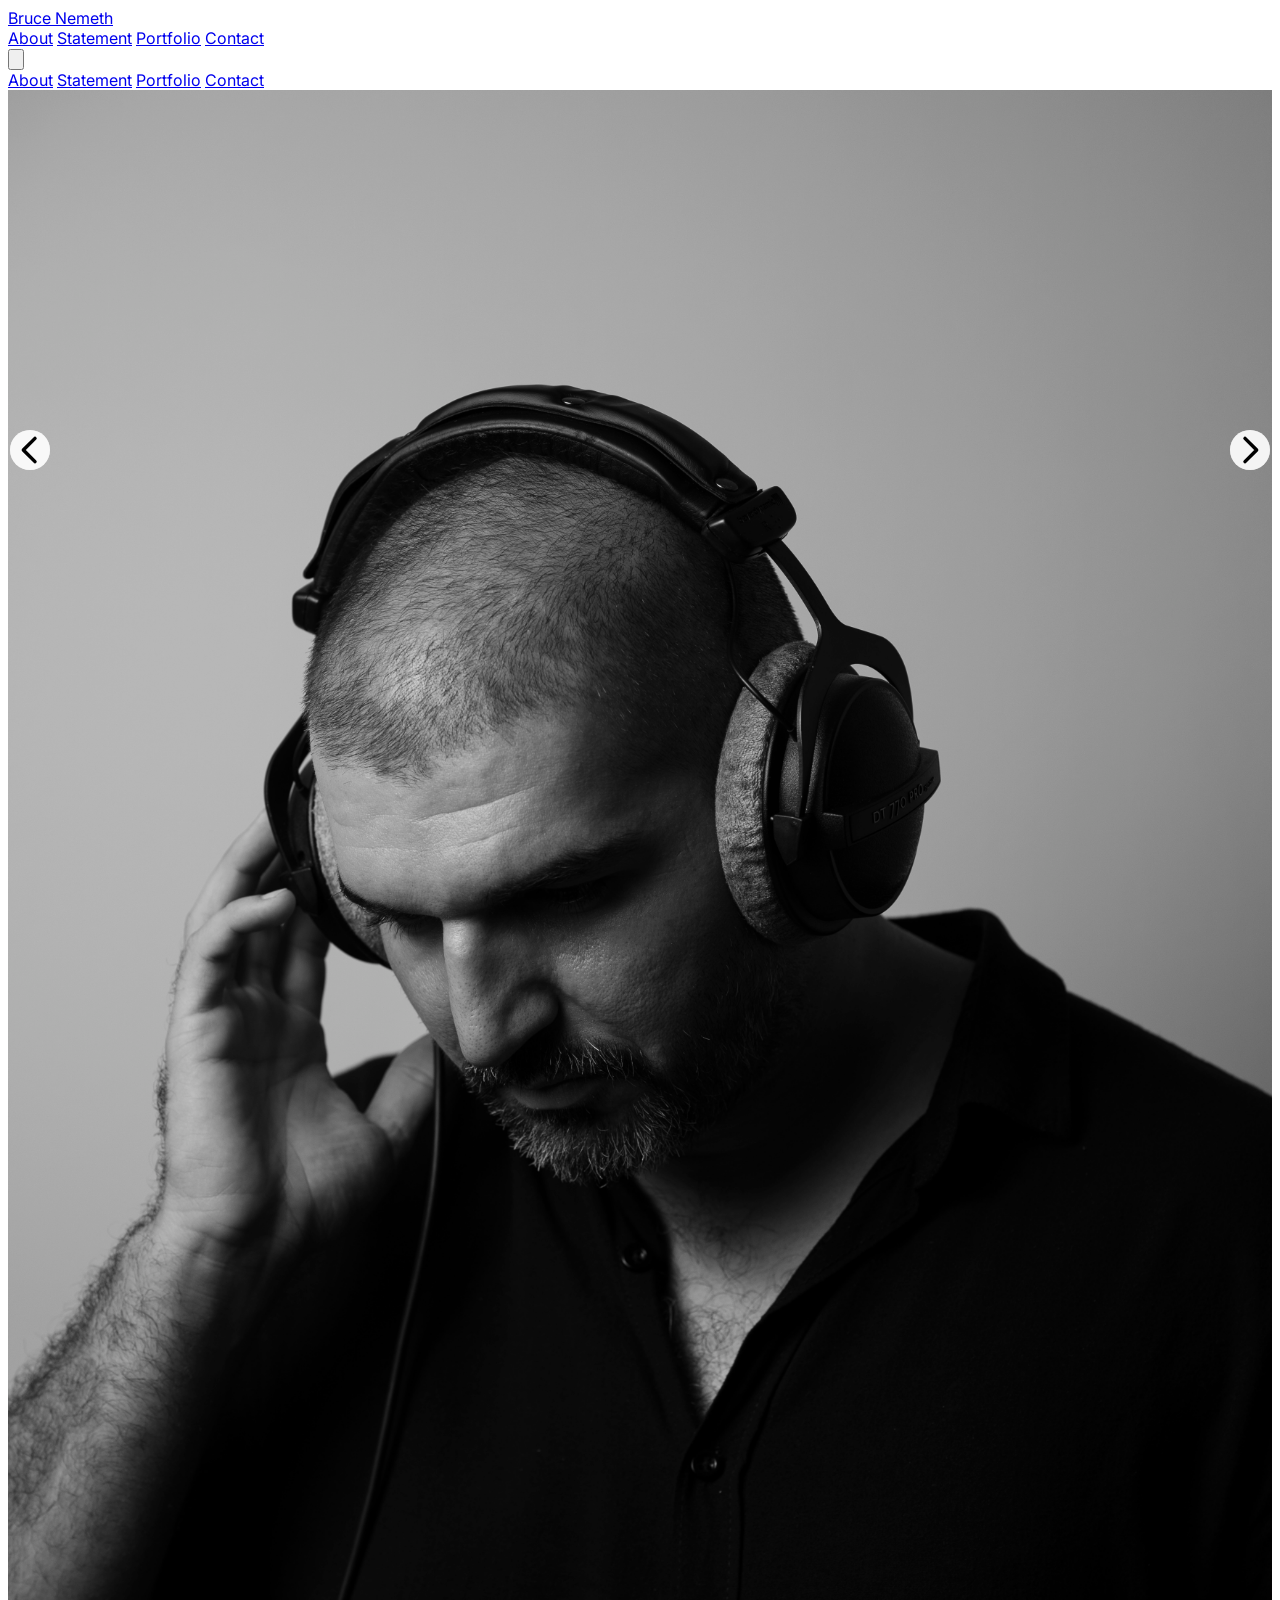
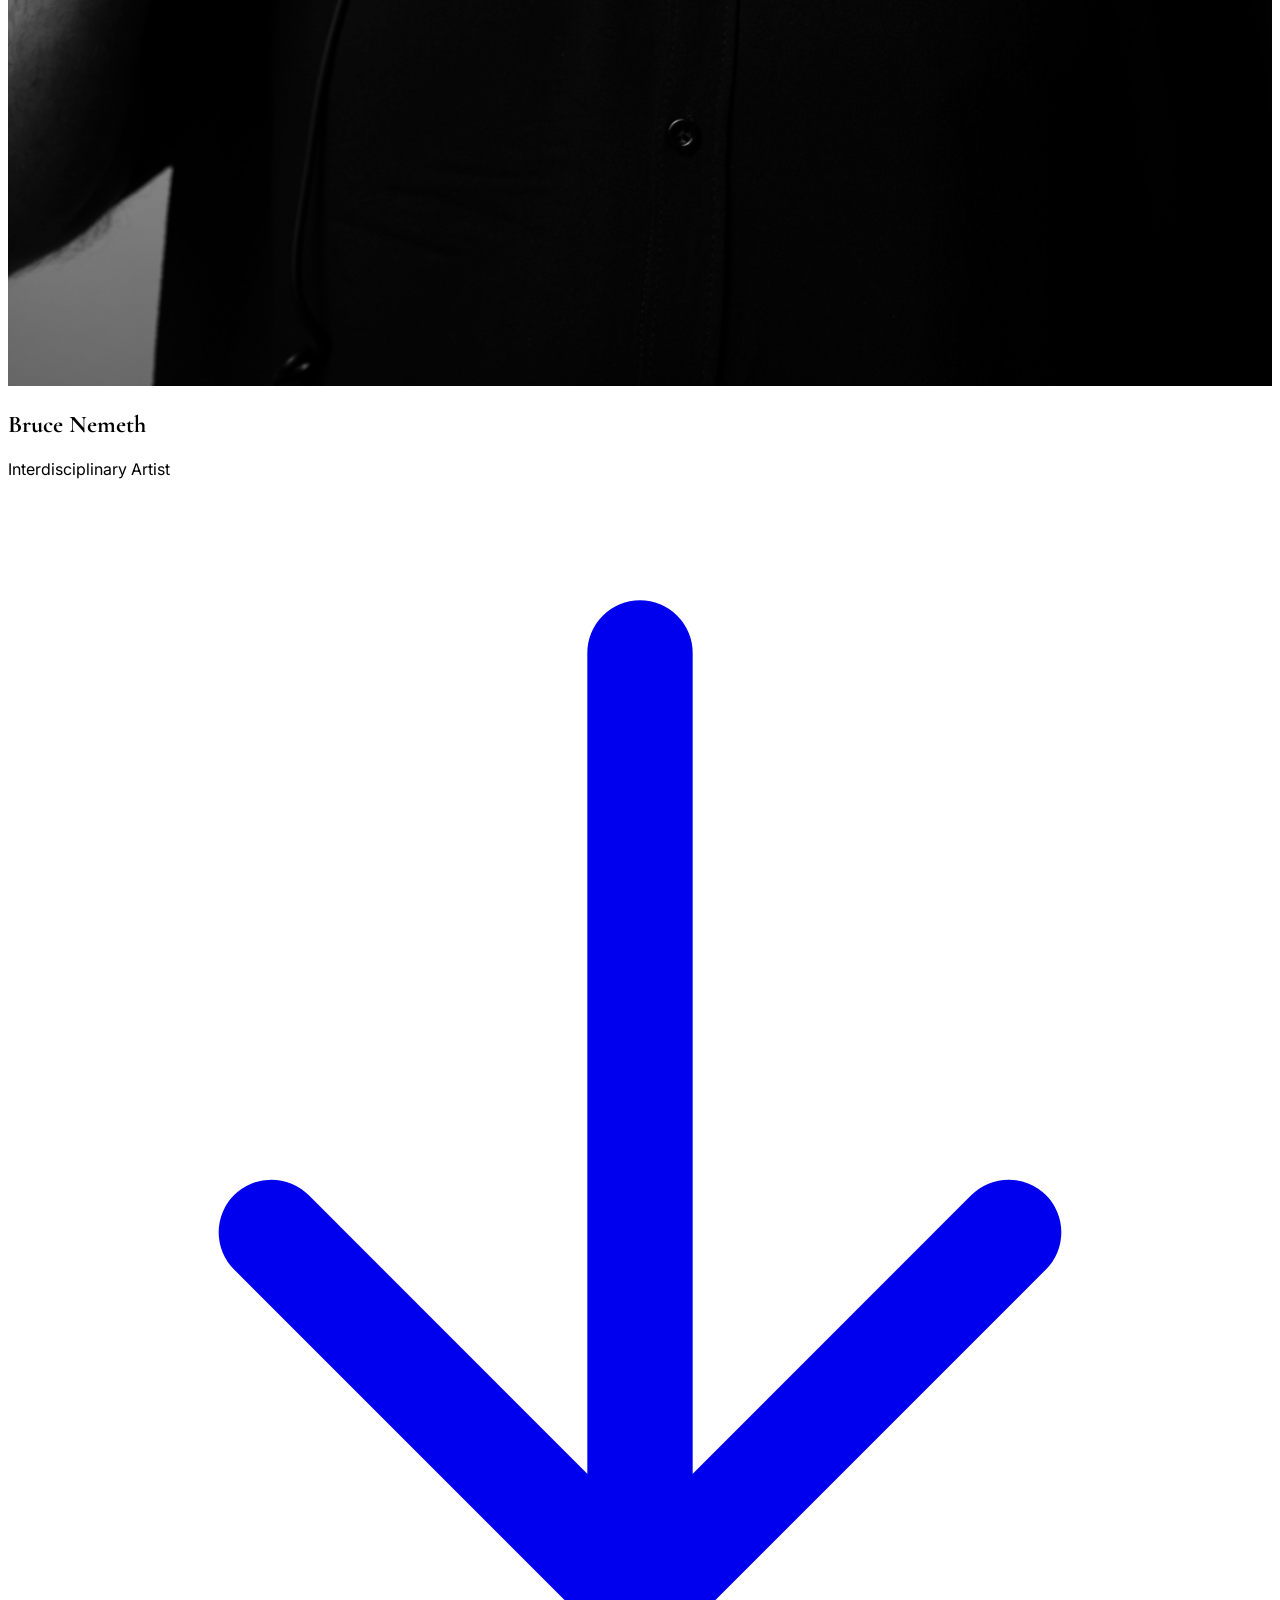
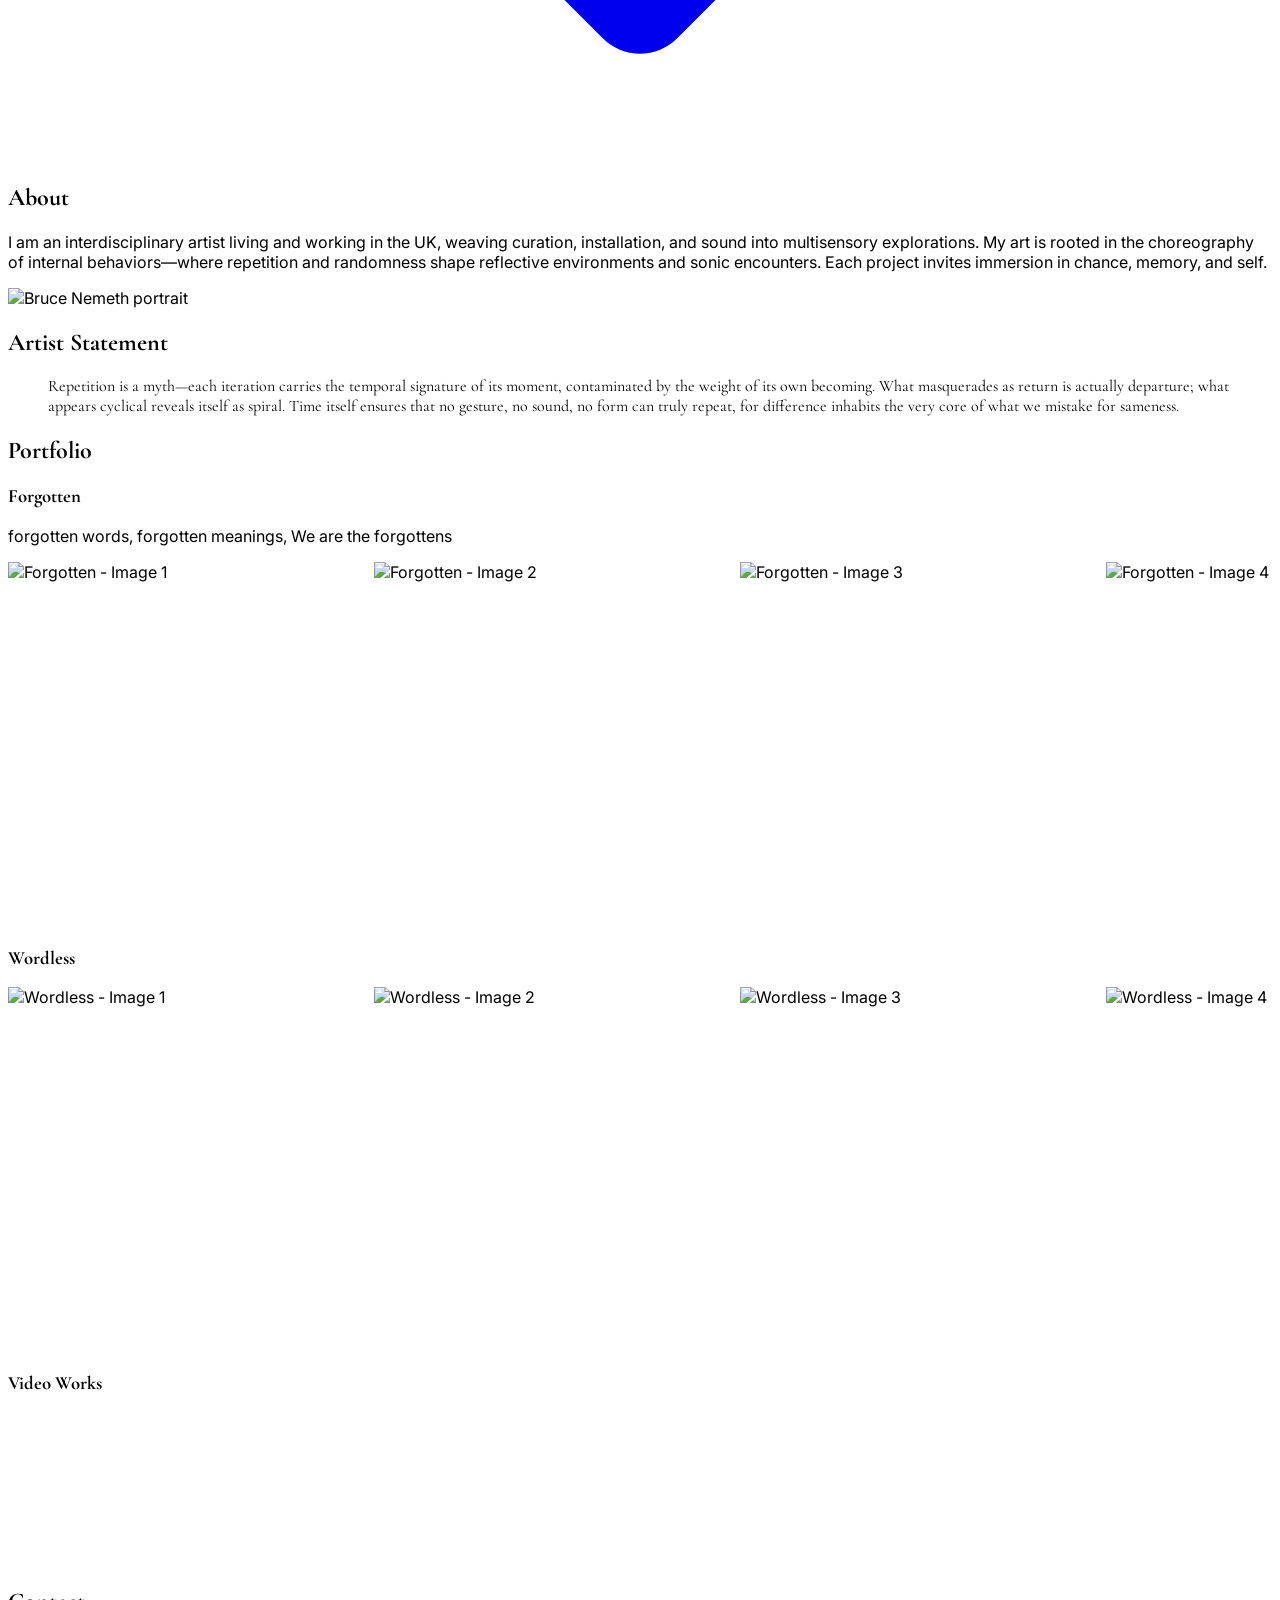
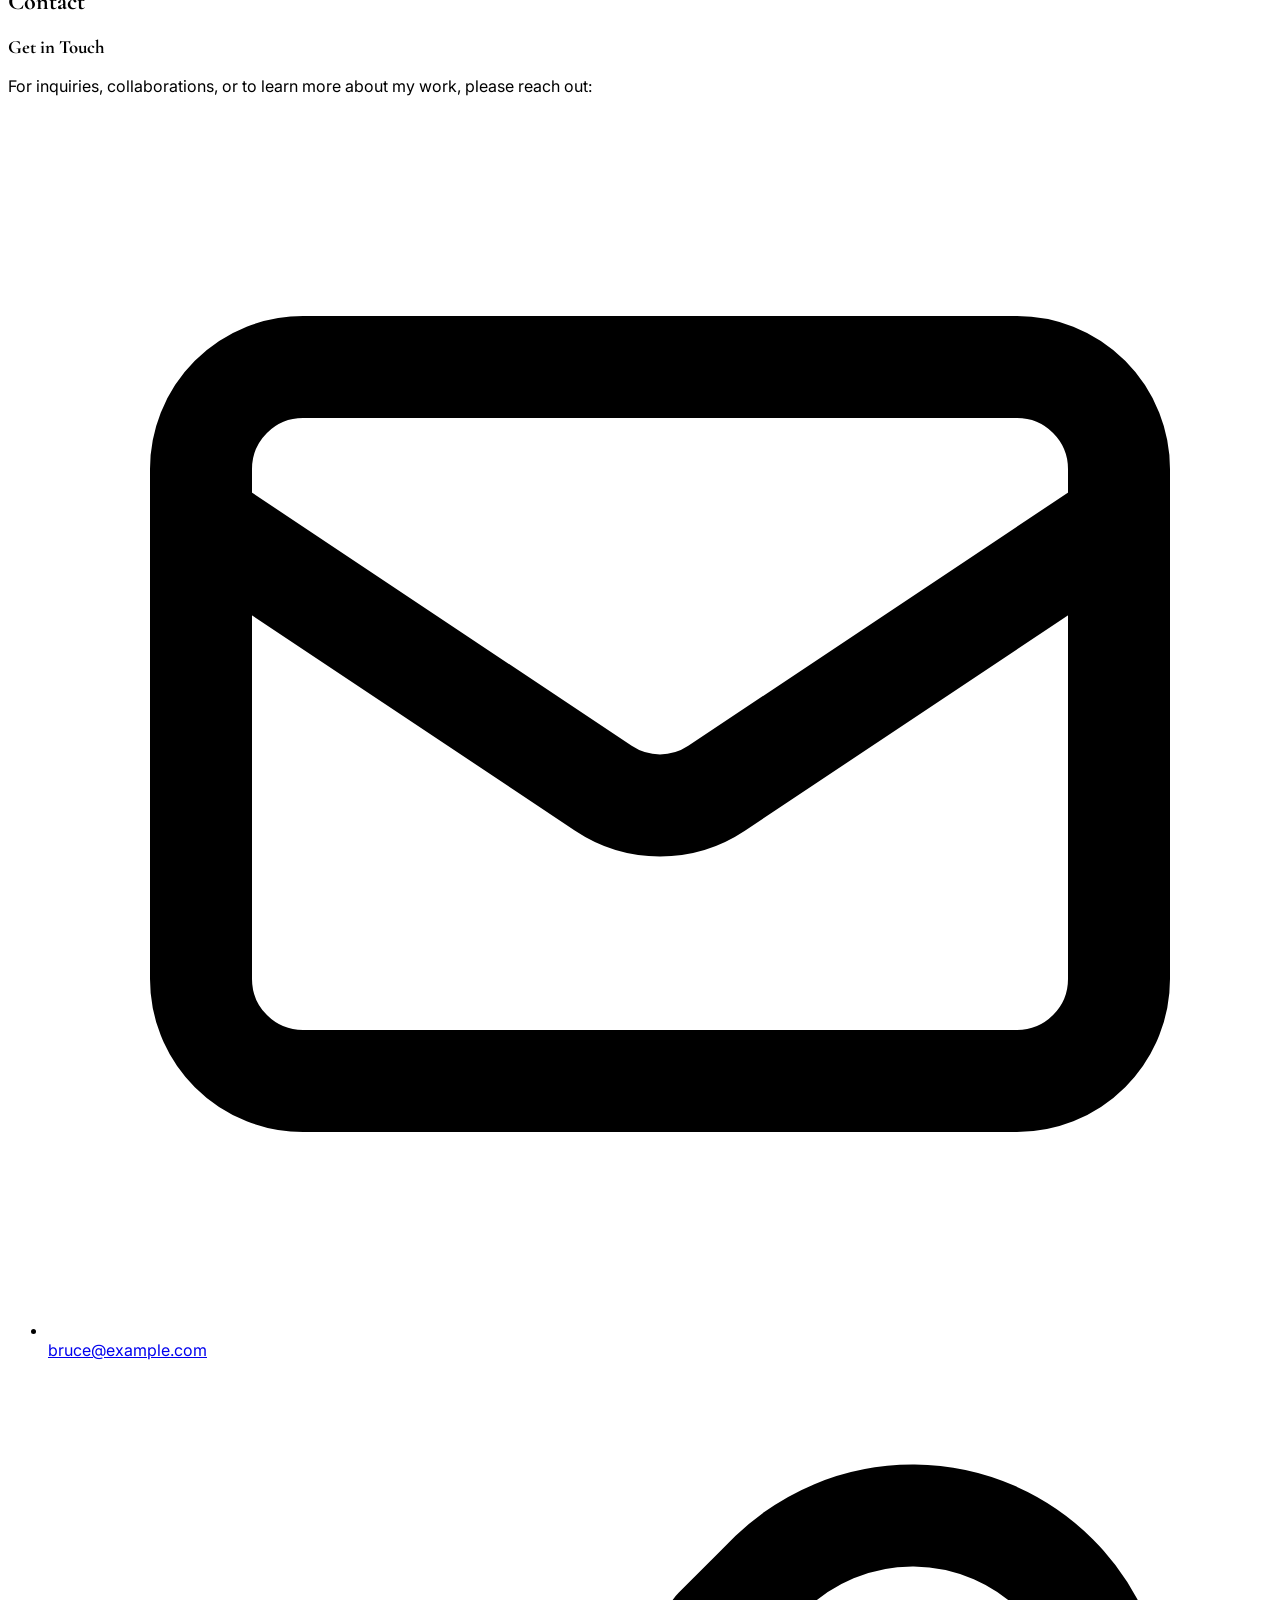
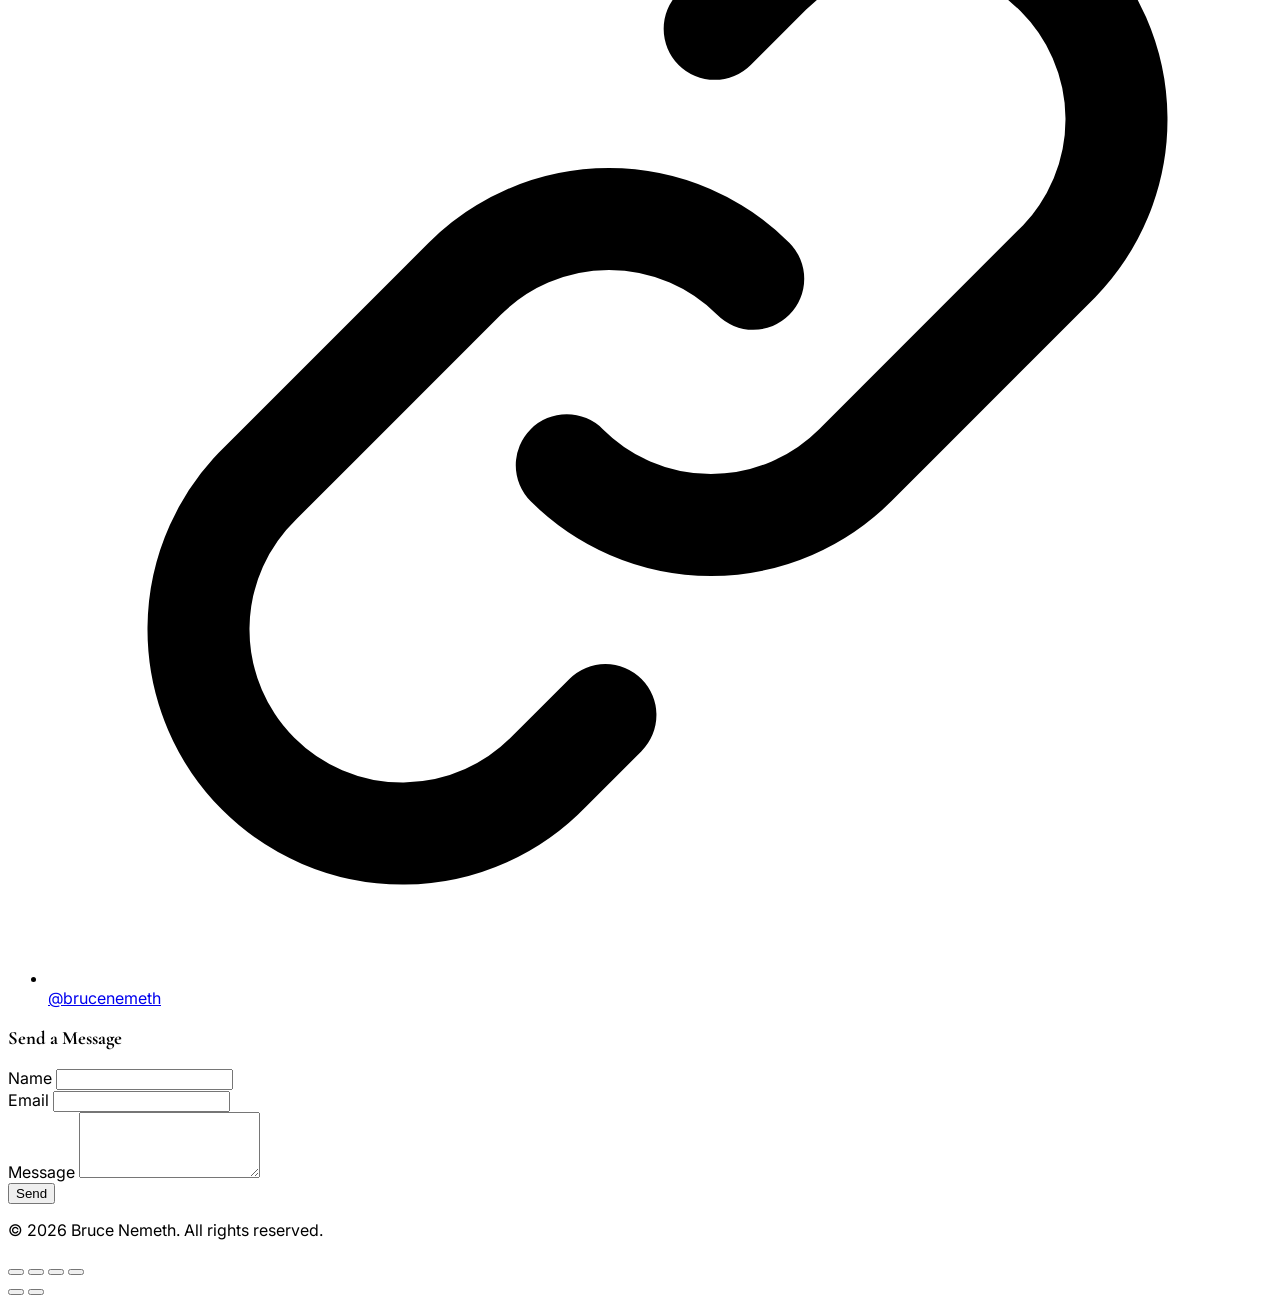
==== index.html @ d1aabcec "first commit" ====
<!DOCTYPE html>
<html lang="en">
  <head>
    <meta charset="UTF-8" />
    <meta name="viewport" content="width=device-width, initial-scale=1.0" />
    <title>Bruce Nemeth - Artist Portfolio</title>

    <!-- Tailwind CSS -->
    <script src="https://cdn.tailwindcss.com"></script>

    <!-- Google Fonts -->
    <link rel="preconnect" href="https://fonts.googleapis.com" />
    <link rel="preconnect" href="https://fonts.gstatic.com" crossorigin />
    <link
      href="https://fonts.googleapis.com/css2?family=Cormorant+Garamond:wght@300;400;600;700&family=Inter:wght@300;400;500;600&display=swap"
      rel="stylesheet"
    />

    <!-- PhotoSwipe CSS -->
    <link
      rel="stylesheet"
      href="https://cdnjs.cloudflare.com/ajax/libs/photoswipe/5.4.4/photoswipe.min.css"
      integrity="sha512-LFWtdAXHQuwUGH9cImO9blA3a3GfQNkpF2uRlhaOpSbDevNyK1rmAjs13mtpjvWyi+flP7zYWboqY+8Mkd42xA=="
      crossorigin="anonymous"
      referrerpolicy="no-referrer"
    />
    <!-- Custom CSS -->
    <link rel="stylesheet" href="css/styles.css" />
  </head>
  <body class="bg-[#F5F5F5] text-[#1A1A1A] font-sans">
    <!-- Navigation -->
    <nav
      class="fixed top-0 w-full bg-[#F5F5F5]/90 backdrop-blur-sm z-50 border-b border-[#E5E5E5]"
    >
      <div class="container mx-auto px-6 py-4">
        <div class="flex justify-between items-center">
          <a href="#hero" class="font-serif text-xl">Bruce Nemeth</a>
          <div class="hidden md:flex space-x-8">
            <a href="#about" class="hover:text-[#666666] transition-colors"
              >About</a
            >
            <a href="#statement" class="hover:text-[#666666] transition-colors"
              >Statement</a
            >
            <a href="#portfolio" class="hover:text-[#666666] transition-colors"
              >Portfolio</a
            >
            <a href="#contact" class="hover:text-[#666666] transition-colors"
              >Contact</a
            >
          </div>
          <button id="mobile-menu-button" class="md:hidden">
            <svg
              class="w-6 h-6"
              fill="none"
              stroke="currentColor"
              viewBox="0 0 24 24"
              xmlns="http://www.w3.org/2000/svg"
            >
              <path
                stroke-linecap="round"
                stroke-linejoin="round"
                stroke-width="2"
                d="M4 6h16M4 12h16M4 18h16"
              ></path>
            </svg>
          </button>
        </div>
      </div>
      <!-- Mobile menu -->
      <div
        id="mobile-menu"
        class="hidden md:hidden bg-[#F5F5F5] border-t border-[#E5E5E5]"
      >
        <div class="container mx-auto px-6 py-4 flex flex-col space-y-3">
          <a href="#about" class="hover:text-[#666666] transition-colors"
            >About</a
          >
          <a href="#statement" class="hover:text-[#666666] transition-colors"
            >Statement</a
          >
          <a href="#portfolio" class="hover:text-[#666666] transition-colors"
            >Portfolio</a
          >
          <a href="#contact" class="hover:text-[#666666] transition-colors"
            >Contact</a
          >
        </div>
      </div>
    </nav>

    <!-- Hero Section -->
    <section
      id="hero"
      class="min-h-screen flex items-center justify-center relative"
    >
      <div class="absolute inset-0 overflow-hidden">
        <img
          src="images/bruce-main.JPG"
          alt="Bruce Nemeth"
          class="w-full h-full object-cover"
        />
        <div class="absolute inset-0 bg-black/20"></div>
      </div>
      <div class="relative z-10 text-center text-white px-6">
        <h1 class="font-serif text-5xl md:text-7xl lg:text-8xl font-bold mb-4">
          Bruce Nemeth
        </h1>
        <p class="text-xl md:text-2xl max-w-2xl mx-auto">
          Interdisciplinary Artist
        </p>
        <div class="mt-12 animate-bounce">
          <a href="#about" class="inline-block">
            <svg
              class="w-8 h-8 mx-auto"
              fill="none"
              stroke="currentColor"
              viewBox="0 0 24 24"
              xmlns="http://www.w3.org/2000/svg"
            >
              <path
                stroke-linecap="round"
                stroke-linejoin="round"
                stroke-width="2"
                d="M19 14l-7 7m0 0l-7-7m7 7V3"
              ></path>
            </svg>
          </a>
        </div>
      </div>
    </section>

    <!-- About Section -->
    <section id="about" class="py-20 px-6">
      <div class="container mx-auto max-w-4xl">
        <h2 class="font-serif text-4xl md:text-5xl mb-12 text-center">About</h2>
        <div class="flex flex-col md:flex-row gap-12 items-center">
          <div class="md:w-2/3">
            <p class="text-lg md:text-xl leading-relaxed">
              I am an interdisciplinary artist living and working in the UK,
              weaving curation, installation, and sound into multisensory
              explorations. My art is rooted in the choreography of internal
              behaviors—where repetition and randomness shape reflective
              environments and sonic encounters. Each project invites immersion
              in chance, memory, and self.
            </p>
          </div>
          <div class="md:w-1/3 flex justify-center">
            <div
              class="w-48 h-48 rounded-full overflow-hidden border-4 border-white shadow-lg"
            >
              <img
                src="https://via.placeholder.com/300"
                alt="Bruce Nemeth portrait"
                class="w-full h-full object-cover"
              />
            </div>
          </div>
        </div>
      </div>
    </section>

    <!-- Artist Statement Section -->
    <section id="statement" class="py-20 px-6 bg-white">
      <div class="container mx-auto max-w-4xl">
        <h2 class="font-serif text-4xl md:text-5xl mb-12 text-center">
          Artist Statement
        </h2>
        <blockquote
          class="font-serif text-xl md:text-2xl italic leading-relaxed text-center px-6 py-8 border-l-4 border-[#666666]"
        >
          Repetition is a myth—each iteration carries the temporal signature of
          its moment, contaminated by the weight of its own becoming. What
          masquerades as return is actually departure; what appears cyclical
          reveals itself as spiral. Time itself ensures that no gesture, no
          sound, no form can truly repeat, for difference inhabits the very core
          of what we mistake for sameness.
        </blockquote>
      </div>
    </section>

    <!-- Portfolio Section -->
    <section id="portfolio" class="py-20 px-6">
      <div class="container mx-auto max-w-6xl">
        <h2 class="font-serif text-4xl md:text-5xl mb-12 text-center">
          Portfolio
        </h2>

        <!-- Portfolio items will be dynamically inserted here -->
        <div id="portfolio-container"></div>

        <!-- YouTube Video Section -->
        <div class="mt-20">
          <h3 class="font-serif text-3xl mb-8 text-center">Video Works</h3>
          <div class="aspect-w-16 aspect-h-9 max-w-4xl mx-auto">
            <div class="relative pb-[56.25%] h-0 overflow-hidden">
              <iframe
                src="https://www.youtube.com/watch?v=kR73ZEk26LU"
                frameborder="0"
                allow="accelerometer; autoplay; clipboard-write; encrypted-media; gyroscope; picture-in-picture"
                allowfullscreen
                class="absolute top-0 left-0 w-full h-full"
              ></iframe>
            </div>
          </div>
        </div>
      </div>
    </section>

    <!-- Contact Section -->
    <section id="contact" class="py-20 px-6 bg-white">
      <div class="container mx-auto max-w-4xl">
        <h2 class="font-serif text-4xl md:text-5xl mb-12 text-center">
          Contact
        </h2>
        <div class="flex flex-col md:flex-row gap-12">
          <div class="md:w-1/2">
            <h3 class="font-serif text-2xl mb-6">Get in Touch</h3>
            <p class="mb-6">
              For inquiries, collaborations, or to learn more about my work,
              please reach out:
            </p>
            <ul class="space-y-4">
              <li class="flex items-center">
                <svg
                  class="w-6 h-6 mr-3"
                  fill="none"
                  stroke="currentColor"
                  viewBox="0 0 24 24"
                  xmlns="http://www.w3.org/2000/svg"
                >
                  <path
                    stroke-linecap="round"
                    stroke-linejoin="round"
                    stroke-width="2"
                    d="M3 8l7.89 5.26a2 2 0 002.22 0L21 8M5 19h14a2 2 0 002-2V7a2 2 0 00-2-2H5a2 2 0 00-2 2v10a2 2 0 002 2z"
                  ></path>
                </svg>
                <a
                  href="mailto:bruce@example.com"
                  class="hover:text-[#666666] transition-colors"
                  >bruce@example.com</a
                >
              </li>
              <li class="flex items-center">
                <svg
                  class="w-6 h-6 mr-3"
                  fill="none"
                  stroke="currentColor"
                  viewBox="0 0 24 24"
                  xmlns="http://www.w3.org/2000/svg"
                >
                  <path
                    stroke-linecap="round"
                    stroke-linejoin="round"
                    stroke-width="2"
                    d="M13.828 10.172a4 4 0 00-5.656 0l-4 4a4 4 0 105.656 5.656l1.102-1.101m-.758-4.899a4 4 0 005.656 0l4-4a4 4 0 00-5.656-5.656l-1.1 1.1"
                  ></path>
                </svg>
                <a
                  href="https://instagram.com"
                  target="_blank"
                  rel="noopener noreferrer"
                  class="hover:text-[#666666] transition-colors"
                  >@brucenemeth</a
                >
              </li>
            </ul>
          </div>
          <div class="md:w-1/2">
            <h3 class="font-serif text-2xl mb-6">Send a Message</h3>
            <form id="contact-form" class="space-y-4">
              <div>
                <label for="name" class="block mb-1">Name</label>
                <input
                  type="text"
                  id="name"
                  name="name"
                  required
                  class="w-full px-4 py-2 border border-[#E5E5E5] focus:outline-none focus:ring-1 focus:ring-[#666666]"
                />
              </div>
              <div>
                <label for="email" class="block mb-1">Email</label>
                <input
                  type="email"
                  id="email"
                  name="email"
                  required
                  class="w-full px-4 py-2 border border-[#E5E5E5] focus:outline-none focus:ring-1 focus:ring-[#666666]"
                />
              </div>
              <div>
                <label for="message" class="block mb-1">Message</label>
                <textarea
                  id="message"
                  name="message"
                  rows="4"
                  required
                  class="w-full px-4 py-2 border border-[#E5E5E5] focus:outline-none focus:ring-1 focus:ring-[#666666]"
                ></textarea>
              </div>
              <button
                type="submit"
                class="px-6 py-2 bg-[#1A1A1A] text-white hover:bg-[#666666] transition-colors"
              >
                Send
              </button>
            </form>
            <div id="form-message" class="mt-4 hidden"></div>
          </div>
        </div>
      </div>
    </section>

    <!-- Footer -->
    <footer class="py-8 px-6 bg-[#1A1A1A] text-white text-center">
      <p>
        &copy; <span id="current-year"></span> Bruce Nemeth. All rights
        reserved.
      </p>
    </footer>

    <!-- PhotoSwipe -->
    <div class="pswp" tabindex="-1" role="dialog" aria-hidden="true">
      <div class="pswp__bg"></div>
      <div class="pswp__scroll-wrap">
        <div class="pswp__container">
          <div class="pswp__item"></div>
          <div class="pswp__item"></div>
          <div class="pswp__item"></div>
        </div>
        <div class="pswp__ui pswp__ui--hidden">
          <div class="pswp__top-bar">
            <div class="pswp__counter"></div>
            <button
              class="pswp__button pswp__button--close"
              title="Close (Esc)"
            ></button>
            <button
              class="pswp__button pswp__button--share"
              title="Share"
            ></button>
            <button
              class="pswp__button pswp__button--fs"
              title="Toggle fullscreen"
            ></button>
            <button
              class="pswp__button pswp__button--zoom"
              title="Zoom in/out"
            ></button>
            <div class="pswp__preloader">
              <div class="pswp__preloader__icn">
                <div class="pswp__preloader__cut">
                  <div class="pswp__preloader__donut"></div>
                </div>
              </div>
            </div>
          </div>
          <div
            class="pswp__share-modal pswp__share-modal--hidden pswp__single-tap"
          >
            <div class="pswp__share-tooltip"></div>
          </div>
          <button
            class="pswp__button pswp__button--arrow--left"
            title="Previous (arrow left)"
          ></button>
          <button
            class="pswp__button pswp__button--arrow--right"
            title="Next (arrow right)"
          ></button>
          <div class="pswp__caption">
            <div class="pswp__caption__center"></div>
          </div>
        </div>
      </div>
    </div>

    <!-- Scripts -->
    <script
      src="https://cdnjs.cloudflare.com/ajax/libs/photoswipe/5.4.4/umd/photoswipe.umd.min.js"
      integrity="sha512-BXwwGU7zCXVgpT2jpXnTbioT9q1Byf7NEXVxovTZPlNvelL2I/4LjOaoiB2a19L+g5za8RbkoJFH4fMPQcjFFw=="
      crossorigin="anonymous"
      referrerpolicy="no-referrer"
    ></script>
    <script src="js/main.js"></script>
    <script src="js/lightbox.js"></script>
  </body>
</html>
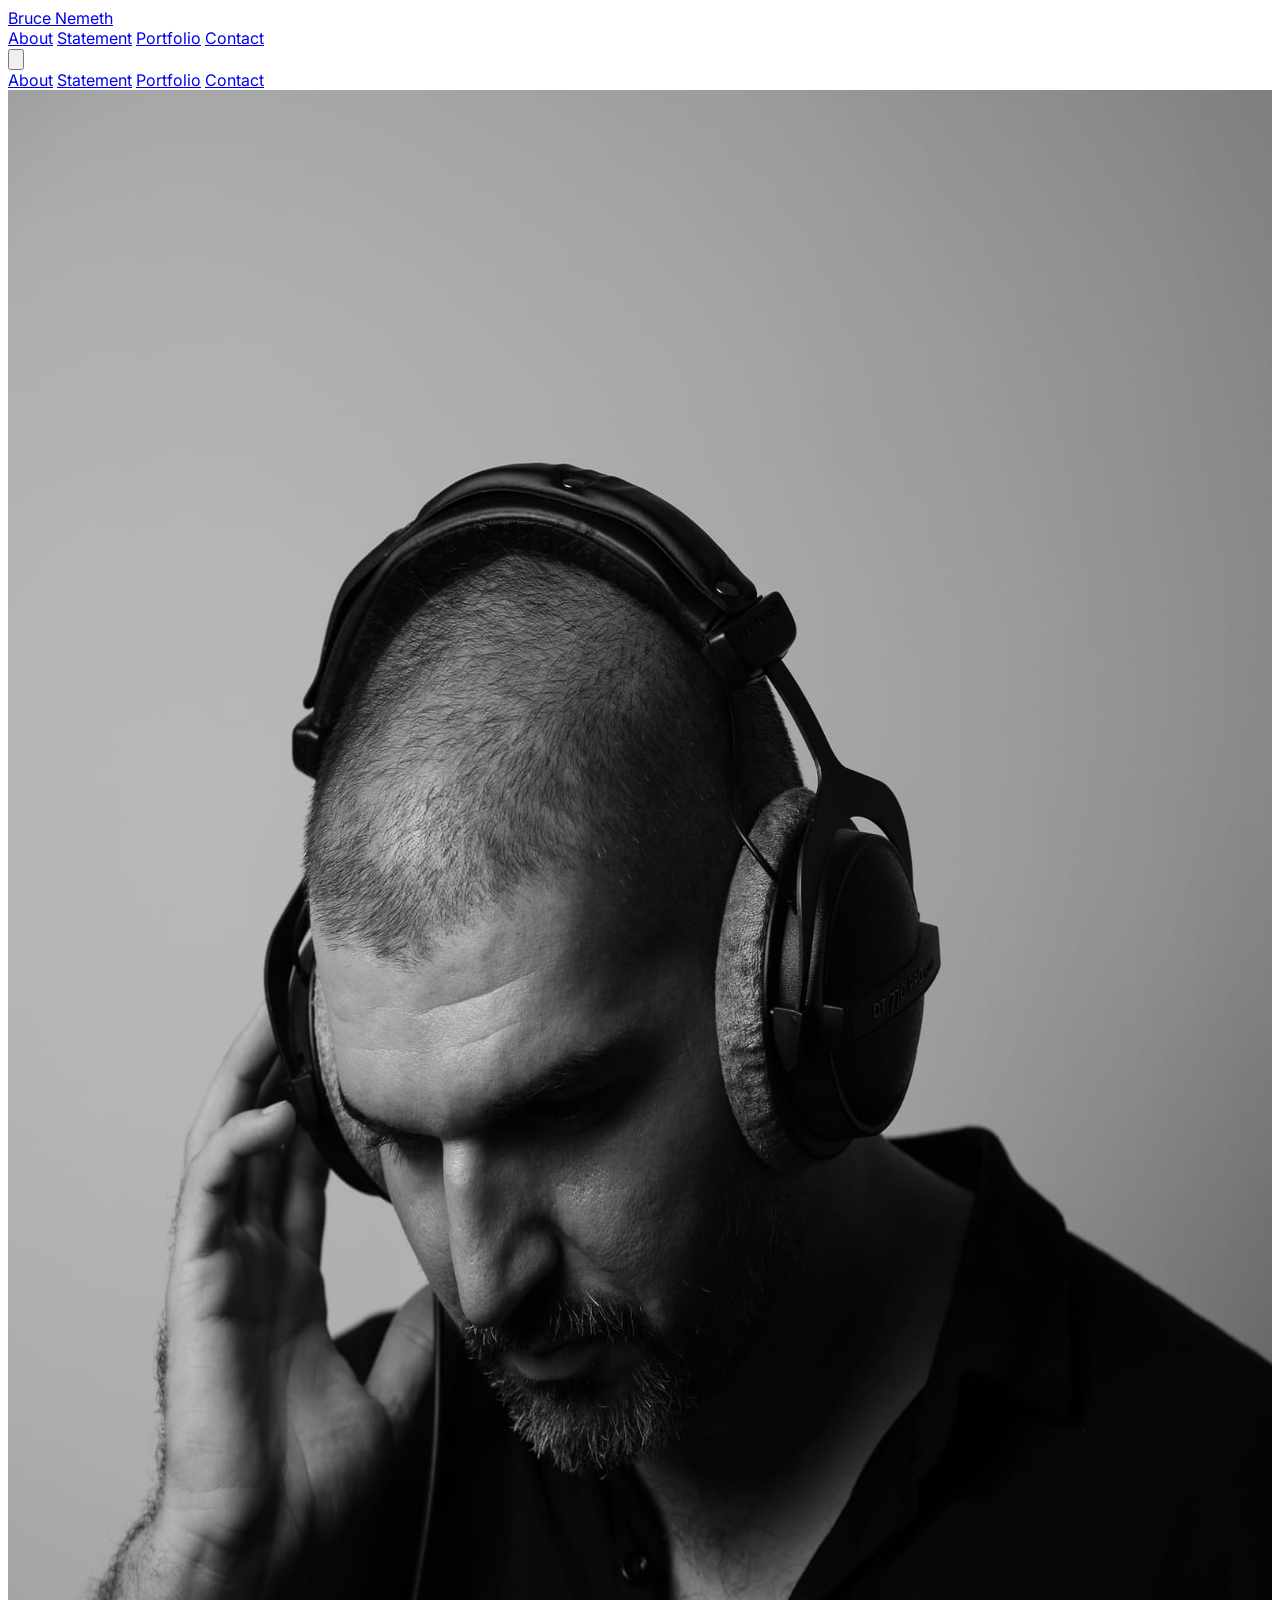
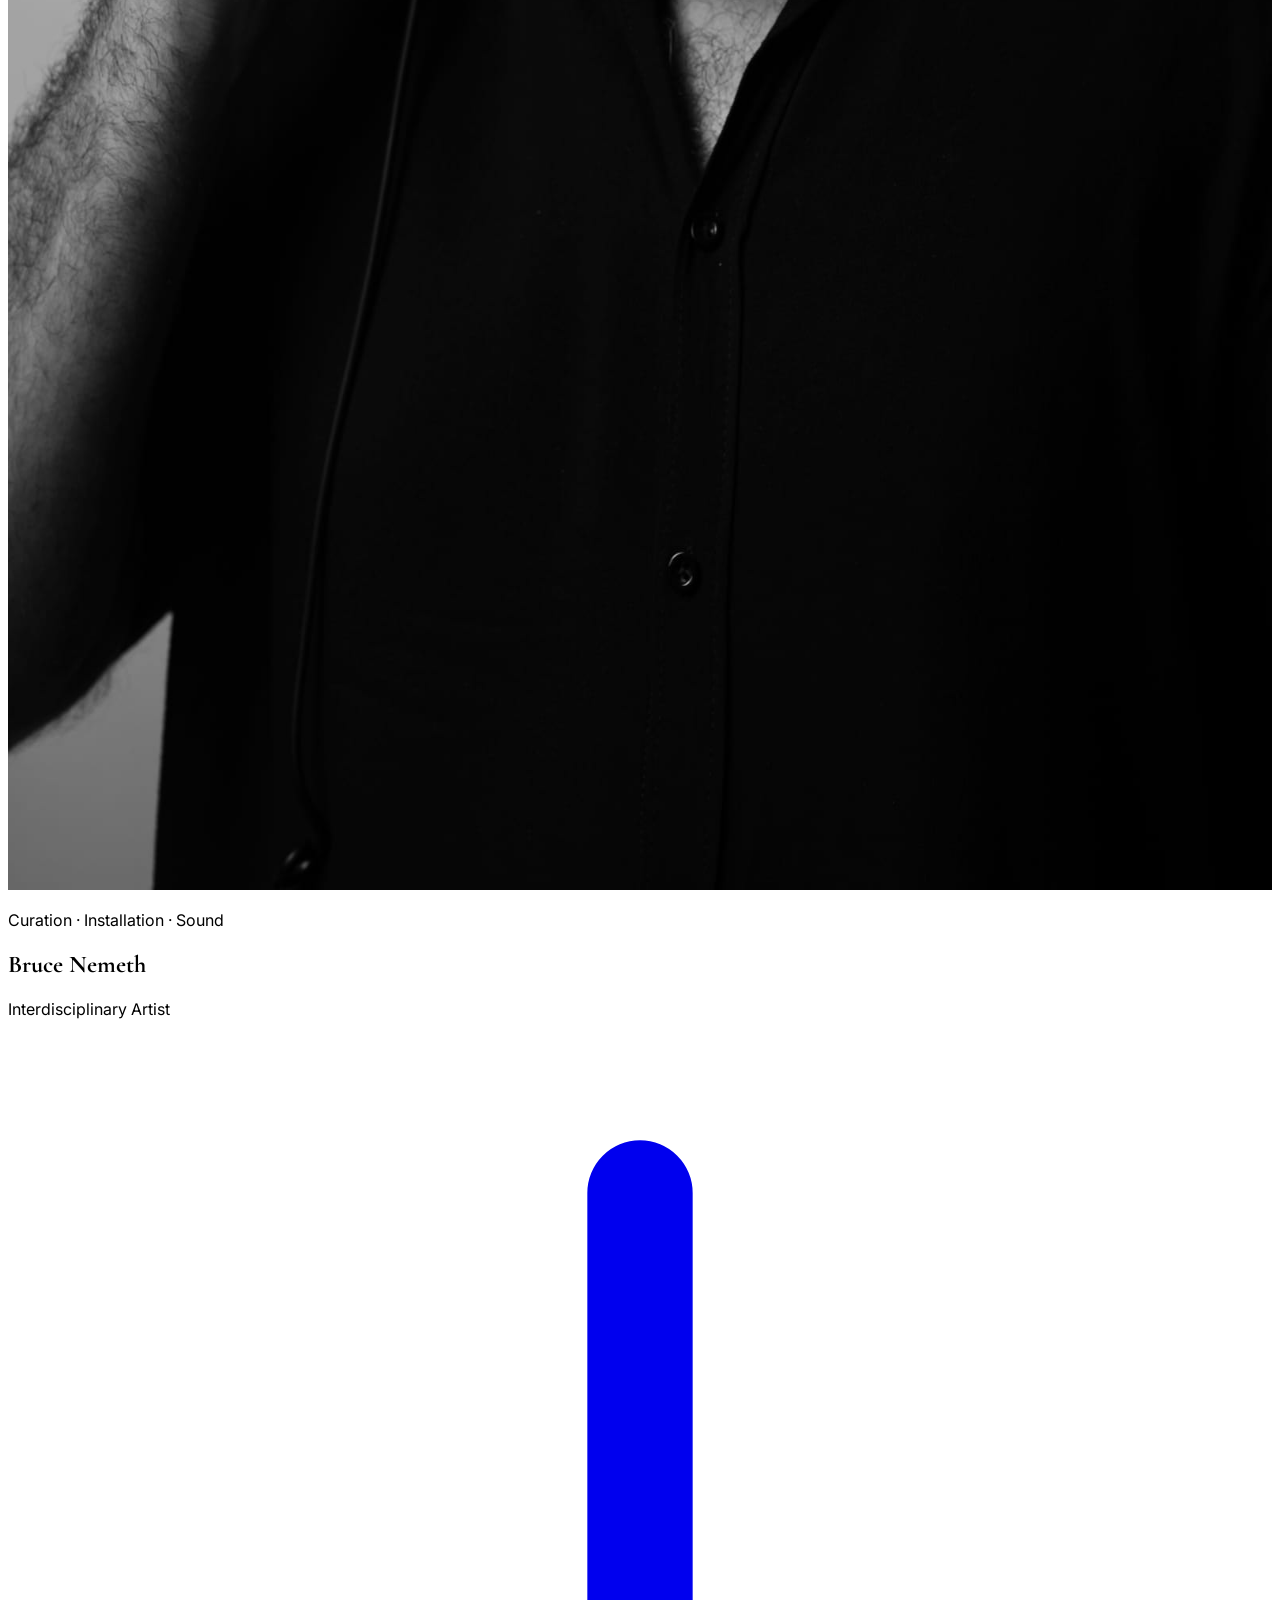
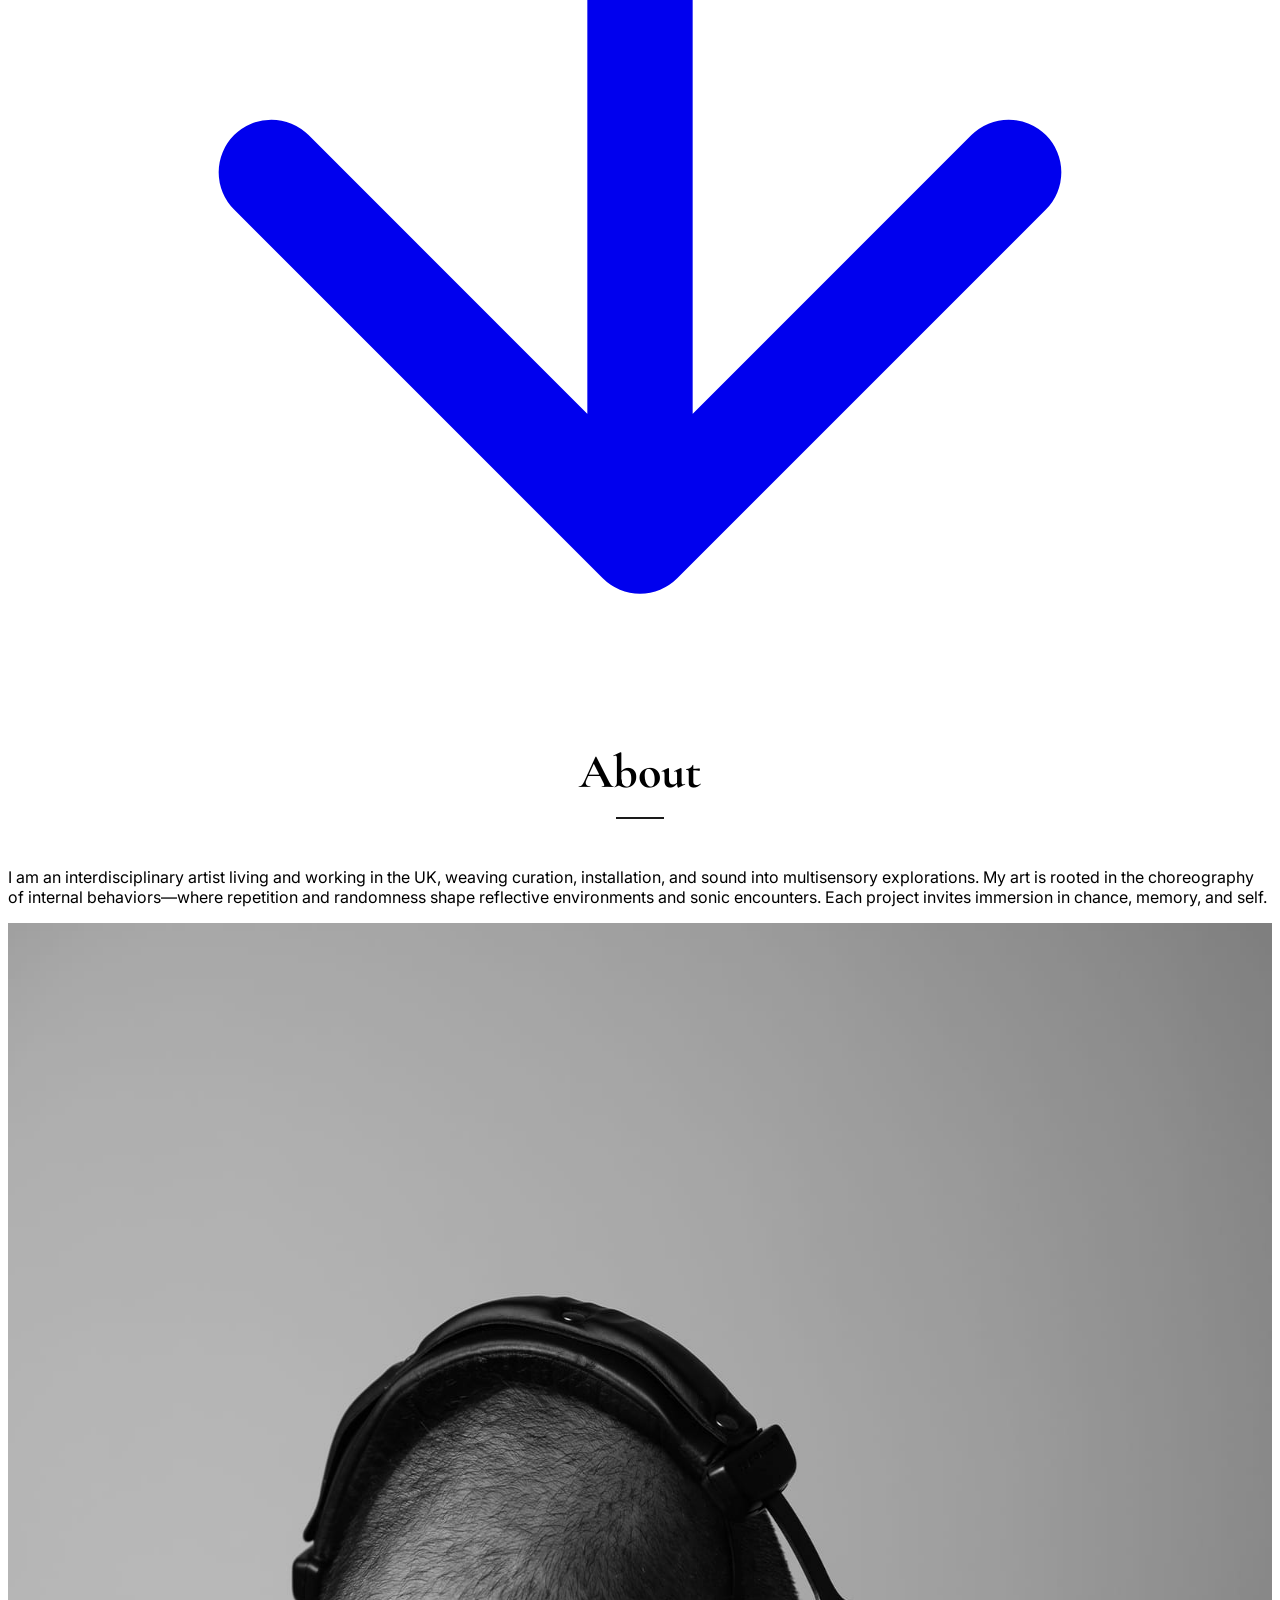
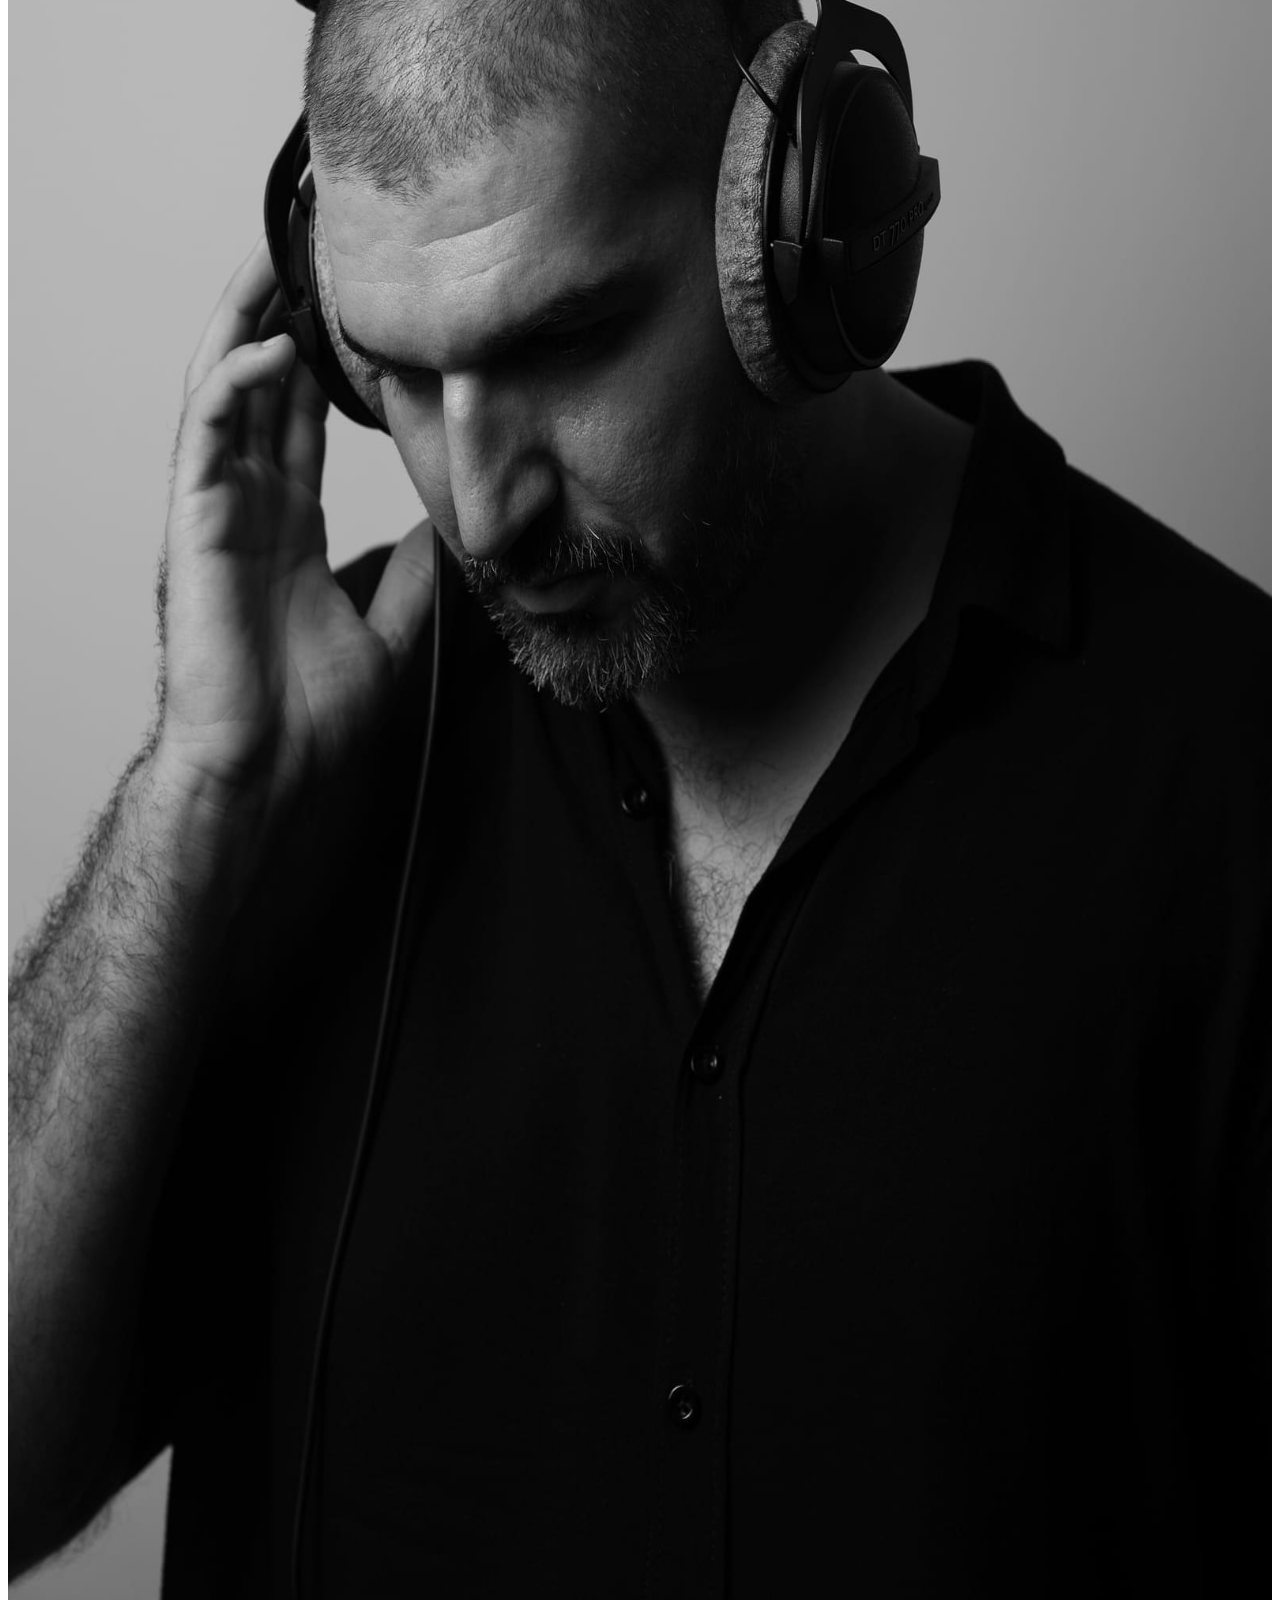
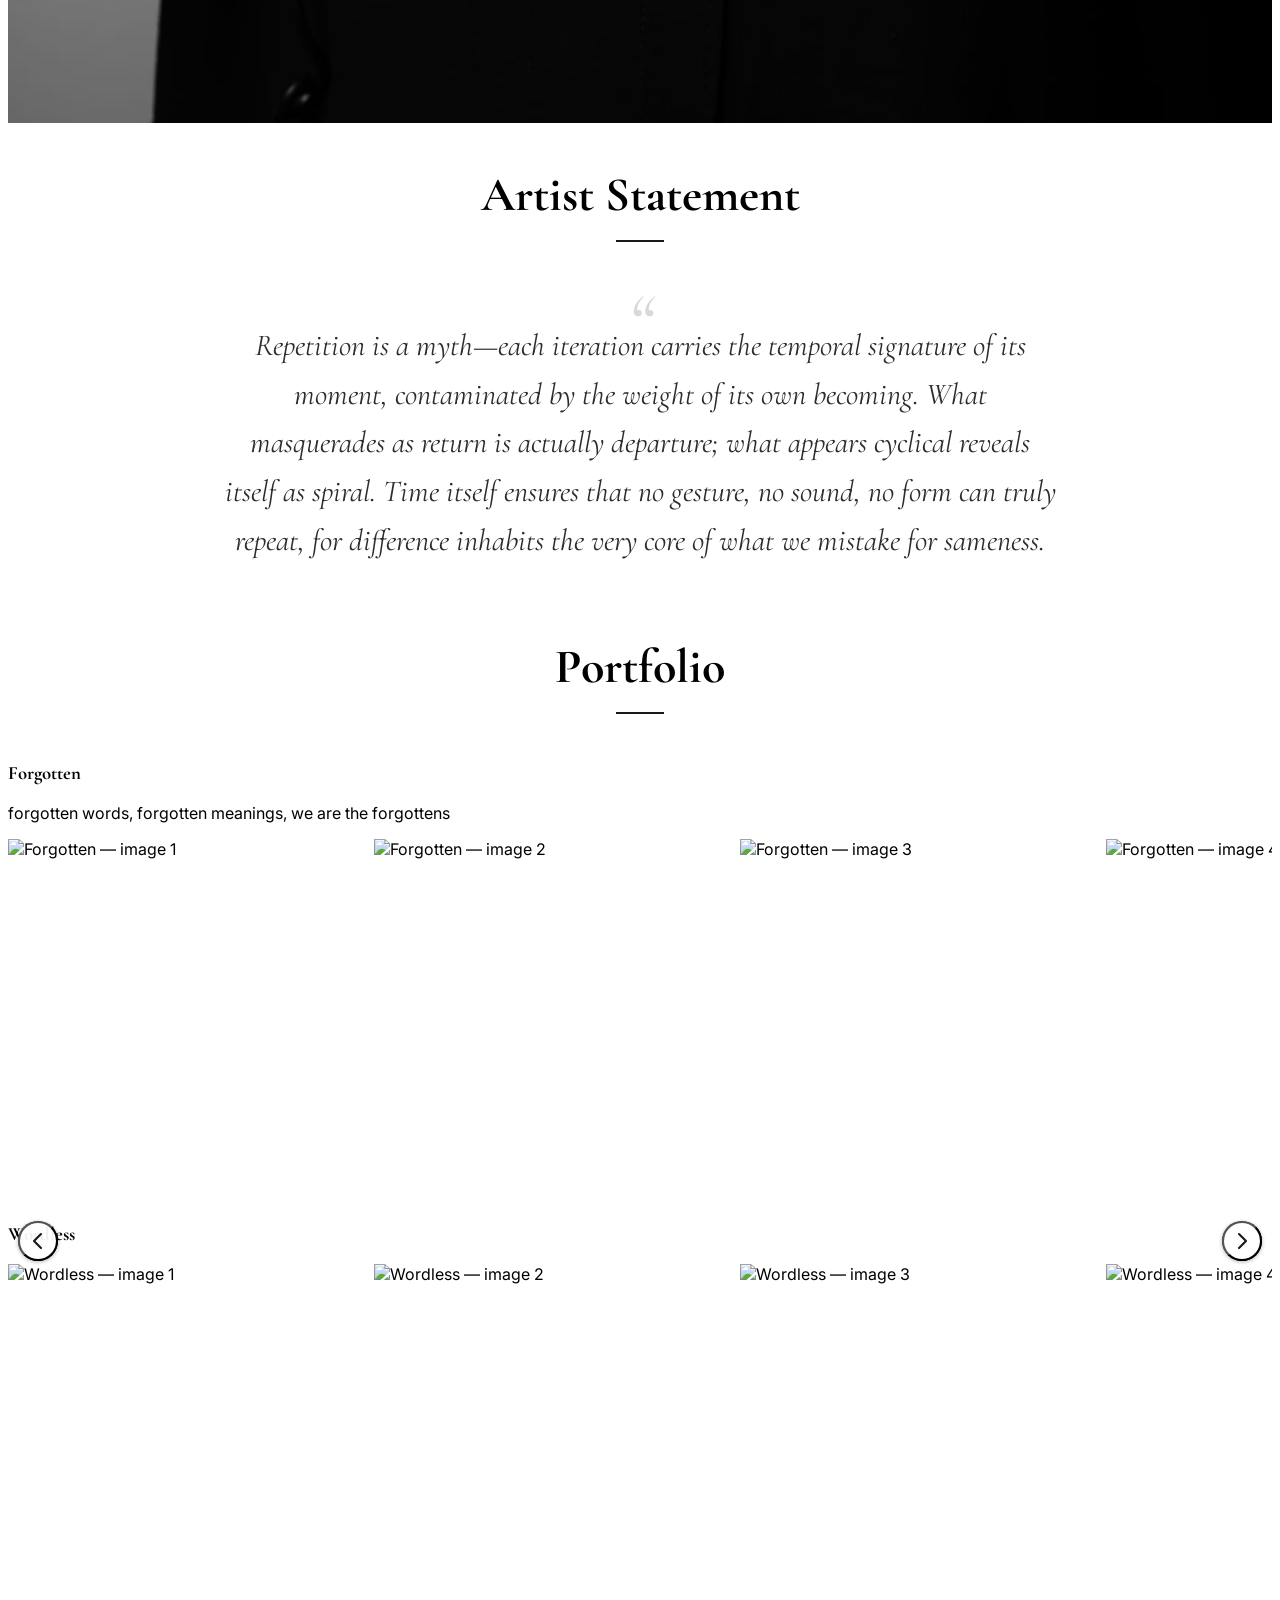
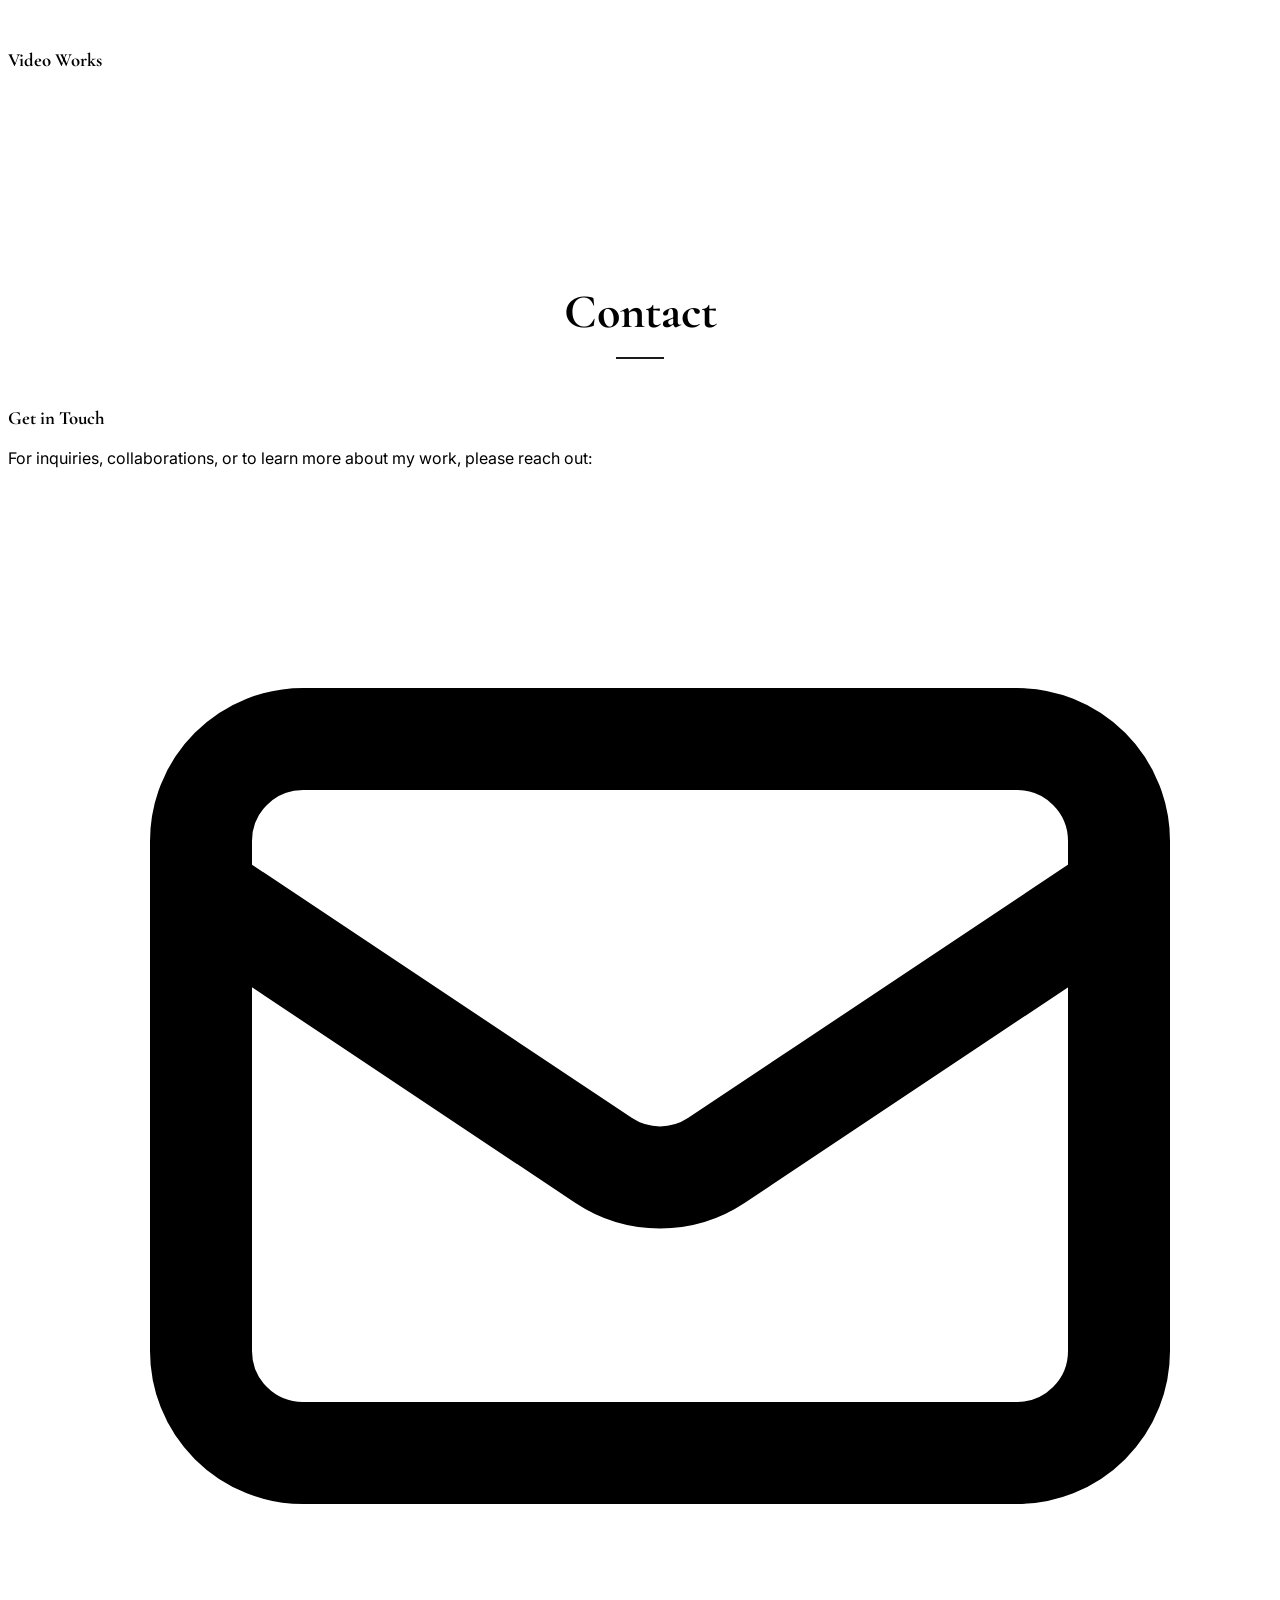
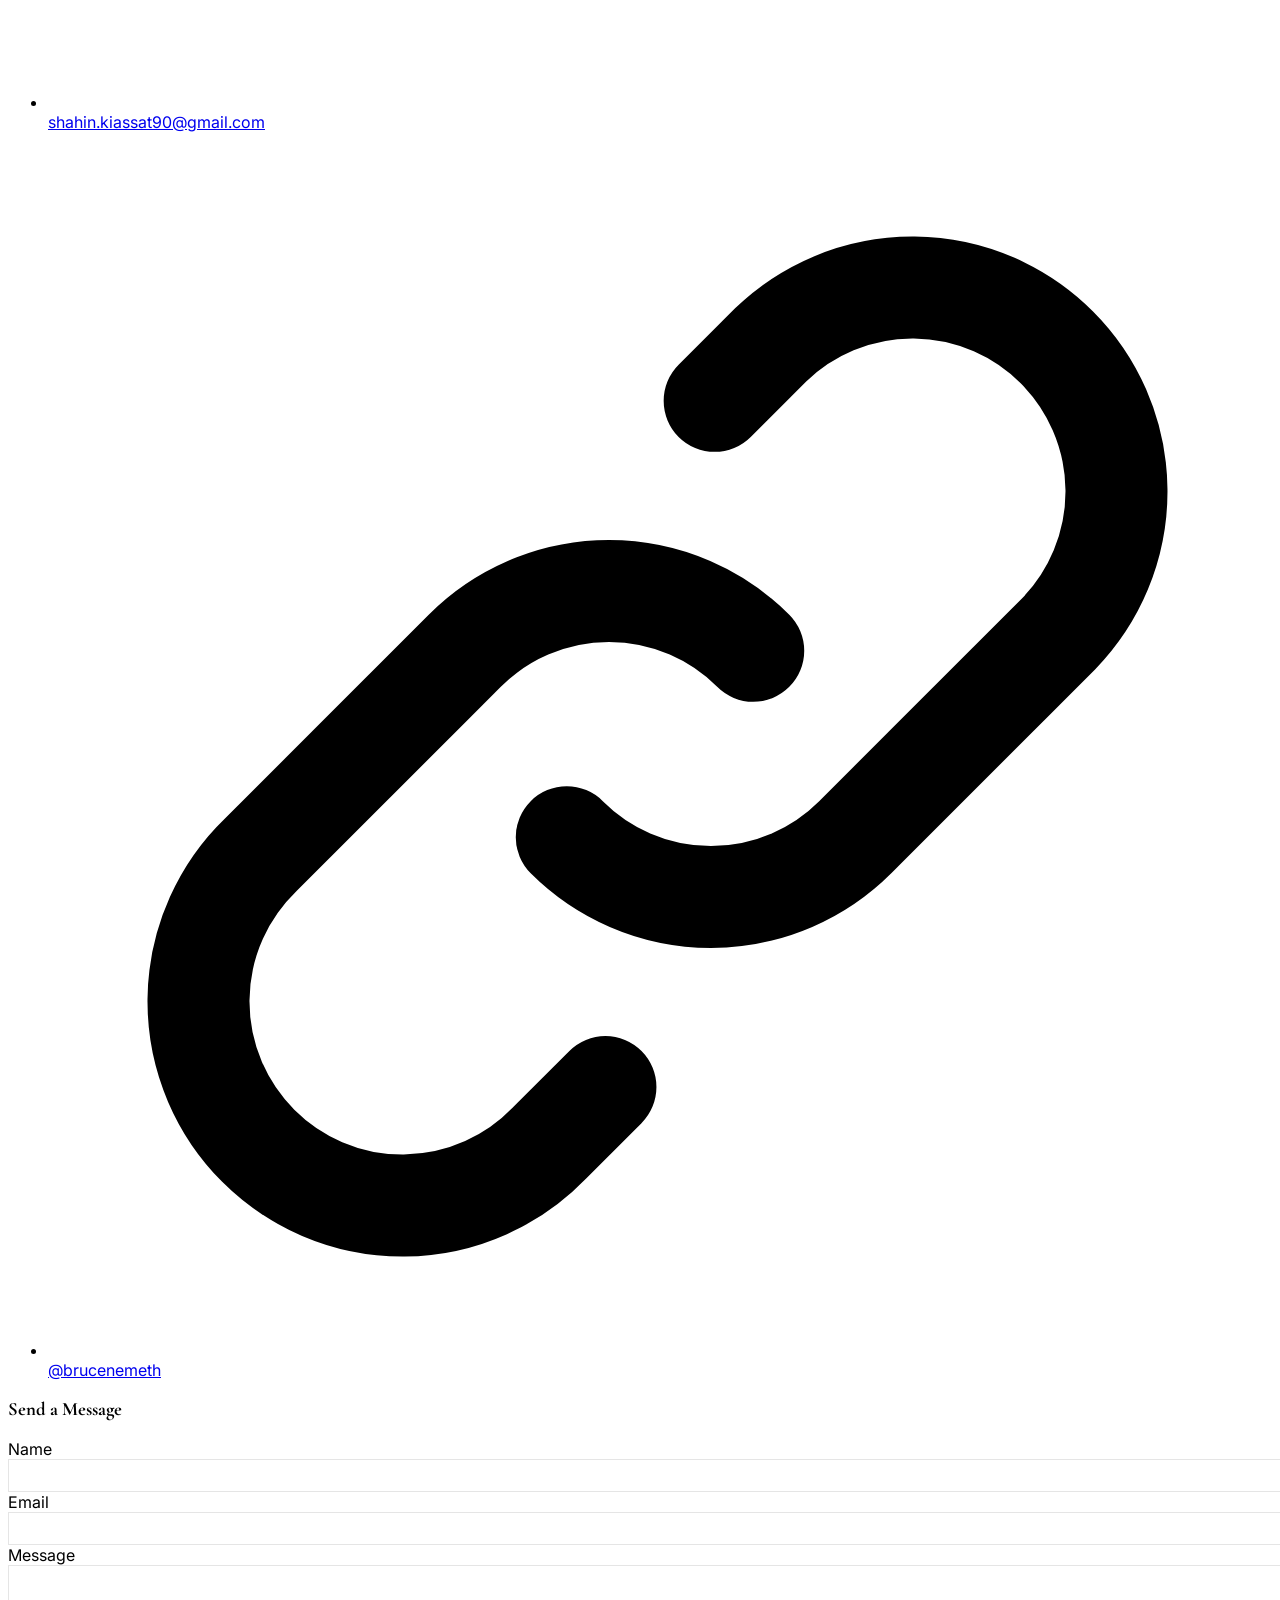
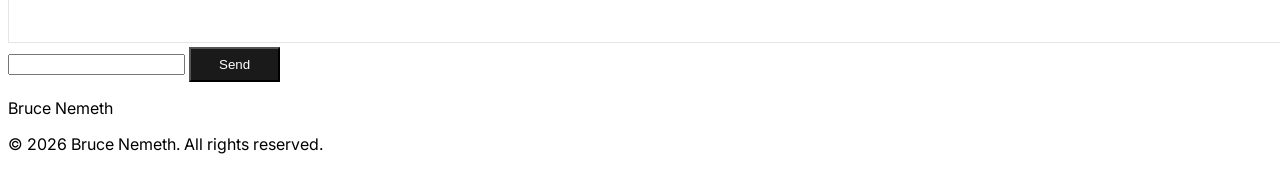
==== commit e94b290e: "Polish and complete portfolio for launch Fixes broken POC pieces and finishes the site for delivery:" ====
--- a/index.html
+++ b/index.html
@@ -3,10 +3,58 @@
   <head>
     <meta charset="UTF-8" />
     <meta name="viewport" content="width=device-width, initial-scale=1.0" />
-    <title>Bruce Nemeth - Artist Portfolio</title>
-
-    <!-- Tailwind CSS -->
+    <title>Bruce Nemeth — Interdisciplinary Artist</title>
+
+    <!-- SEO -->
+    <meta
+      name="description"
+      content="Bruce Nemeth is an interdisciplinary artist living and working in the UK, weaving curation, installation, and sound into multisensory explorations of repetition, memory, and self."
+    />
+    <meta name="author" content="Bruce Nemeth" />
+    <meta name="theme-color" content="#F5F5F5" />
+    <link rel="canonical" href="/" />
+
+    <!-- Open Graph / social sharing -->
+    <meta property="og:type" content="website" />
+    <meta property="og:title" content="Bruce Nemeth — Interdisciplinary Artist" />
+    <meta
+      property="og:description"
+      content="Curation, installation, and sound — multisensory explorations of repetition, memory, and self."
+    />
+    <meta property="og:image" content="images/bruce-main.JPG" />
+    <meta name="twitter:card" content="summary_large_image" />
+    <meta name="twitter:title" content="Bruce Nemeth — Interdisciplinary Artist" />
+    <meta
+      name="twitter:description"
+      content="Curation, installation, and sound — multisensory explorations of repetition, memory, and self."
+    />
+    <meta name="twitter:image" content="images/bruce-main.JPG" />
+
+    <!-- Favicon -->
+    <link rel="icon" href="favicon.svg" type="image/svg+xml" />
+
+    <!-- Tailwind CSS (Play CDN) -->
     <script src="https://cdn.tailwindcss.com"></script>
+    <script>
+      // Map Tailwind's font + color utilities to the brand system so
+      // `font-serif`, `font-sans`, `text-ink`, etc. are correct everywhere.
+      tailwind.config = {
+        theme: {
+          extend: {
+            fontFamily: {
+              serif: ["Cormorant Garamond", "Georgia", "serif"],
+              sans: ["Inter", "system-ui", "sans-serif"],
+            },
+            colors: {
+              paper: "#F5F5F5",
+              ink: "#1A1A1A",
+              muted: "#666666",
+              line: "#E5E5E5",
+            },
+          },
+        },
+      };
+    </script>
 
     <!-- Google Fonts -->
     <link rel="preconnect" href="https://fonts.googleapis.com" />
@@ -24,38 +72,42 @@
       crossorigin="anonymous"
       referrerpolicy="no-referrer"
     />
+
     <!-- Custom CSS -->
     <link rel="stylesheet" href="css/styles.css" />
   </head>
-  <body class="bg-[#F5F5F5] text-[#1A1A1A] font-sans">
+  <body class="bg-paper text-ink font-sans antialiased">
+    <!-- Skip link for keyboard / screen-reader users -->
+    <a href="#about" class="skip-link">Skip to content</a>
+
     <!-- Navigation -->
     <nav
-      class="fixed top-0 w-full bg-[#F5F5F5]/90 backdrop-blur-sm z-50 border-b border-[#E5E5E5]"
+      class="fixed top-0 w-full bg-paper/90 backdrop-blur-sm z-50 border-b border-line"
+      aria-label="Primary"
     >
       <div class="container mx-auto px-6 py-4">
         <div class="flex justify-between items-center">
-          <a href="#hero" class="font-serif text-xl">Bruce Nemeth</a>
+          <a href="#hero" class="font-serif text-xl tracking-wide">Bruce Nemeth</a>
           <div class="hidden md:flex space-x-8">
-            <a href="#about" class="hover:text-[#666666] transition-colors"
-              >About</a
-            >
-            <a href="#statement" class="hover:text-[#666666] transition-colors"
-              >Statement</a
-            >
-            <a href="#portfolio" class="hover:text-[#666666] transition-colors"
-              >Portfolio</a
-            >
-            <a href="#contact" class="hover:text-[#666666] transition-colors"
-              >Contact</a
-            >
+            <a href="#about" class="nav-link" data-nav>About</a>
+            <a href="#statement" class="nav-link" data-nav>Statement</a>
+            <a href="#portfolio" class="nav-link" data-nav>Portfolio</a>
+            <a href="#contact" class="nav-link" data-nav>Contact</a>
           </div>
-          <button id="mobile-menu-button" class="md:hidden">
+          <button
+            id="mobile-menu-button"
+            class="md:hidden p-1"
+            aria-label="Open menu"
+            aria-controls="mobile-menu"
+            aria-expanded="false"
+          >
             <svg
               class="w-6 h-6"
               fill="none"
               stroke="currentColor"
               viewBox="0 0 24 24"
               xmlns="http://www.w3.org/2000/svg"
+              aria-hidden="true"
             >
               <path
                 stroke-linecap="round"
@@ -68,314 +120,274 @@
         </div>
       </div>
       <!-- Mobile menu -->
-      <div
-        id="mobile-menu"
-        class="hidden md:hidden bg-[#F5F5F5] border-t border-[#E5E5E5]"
-      >
+      <div id="mobile-menu" class="hidden md:hidden bg-paper border-t border-line">
         <div class="container mx-auto px-6 py-4 flex flex-col space-y-3">
-          <a href="#about" class="hover:text-[#666666] transition-colors"
-            >About</a
-          >
-          <a href="#statement" class="hover:text-[#666666] transition-colors"
-            >Statement</a
-          >
-          <a href="#portfolio" class="hover:text-[#666666] transition-colors"
-            >Portfolio</a
-          >
-          <a href="#contact" class="hover:text-[#666666] transition-colors"
-            >Contact</a
-          >
+          <a href="#about" class="nav-link">About</a>
+          <a href="#statement" class="nav-link">Statement</a>
+          <a href="#portfolio" class="nav-link">Portfolio</a>
+          <a href="#contact" class="nav-link">Contact</a>
         </div>
       </div>
     </nav>
 
-    <!-- Hero Section -->
-    <section
-      id="hero"
-      class="min-h-screen flex items-center justify-center relative"
-    >
-      <div class="absolute inset-0 overflow-hidden">
-        <img
-          src="images/bruce-main.JPG"
-          alt="Bruce Nemeth"
-          class="w-full h-full object-cover"
-        />
-        <div class="absolute inset-0 bg-black/20"></div>
-      </div>
-      <div class="relative z-10 text-center text-white px-6">
-        <h1 class="font-serif text-5xl md:text-7xl lg:text-8xl font-bold mb-4">
-          Bruce Nemeth
-        </h1>
-        <p class="text-xl md:text-2xl max-w-2xl mx-auto">
-          Interdisciplinary Artist
-        </p>
-        <div class="mt-12 animate-bounce">
-          <a href="#about" class="inline-block">
-            <svg
-              class="w-8 h-8 mx-auto"
-              fill="none"
-              stroke="currentColor"
-              viewBox="0 0 24 24"
-              xmlns="http://www.w3.org/2000/svg"
-            >
-              <path
-                stroke-linecap="round"
-                stroke-linejoin="round"
-                stroke-width="2"
-                d="M19 14l-7 7m0 0l-7-7m7 7V3"
-              ></path>
-            </svg>
-          </a>
-        </div>
-      </div>
-    </section>
-
-    <!-- About Section -->
-    <section id="about" class="py-20 px-6">
-      <div class="container mx-auto max-w-4xl">
-        <h2 class="font-serif text-4xl md:text-5xl mb-12 text-center">About</h2>
-        <div class="flex flex-col md:flex-row gap-12 items-center">
-          <div class="md:w-2/3">
-            <p class="text-lg md:text-xl leading-relaxed">
-              I am an interdisciplinary artist living and working in the UK,
-              weaving curation, installation, and sound into multisensory
-              explorations. My art is rooted in the choreography of internal
-              behaviors—where repetition and randomness shape reflective
-              environments and sonic encounters. Each project invites immersion
-              in chance, memory, and self.
-            </p>
+    <main>
+      <!-- Hero Section -->
+      <section id="hero" class="min-h-screen flex items-center justify-center relative">
+        <div class="absolute inset-0 overflow-hidden">
+          <img
+            src="images/bruce-main.JPG"
+            alt="Bruce Nemeth"
+            class="w-full h-full object-cover"
+            fetchpriority="high"
+            width="1600"
+            height="2400"
+          />
+          <!-- Legibility gradient -->
+          <div
+            class="absolute inset-0 bg-gradient-to-b from-black/30 via-black/20 to-black/50"
+          ></div>
+        </div>
+        <div class="relative z-10 text-center text-white px-6">
+          <p class="uppercase tracking-[0.35em] text-xs md:text-sm mb-6 text-white/80">
+            Curation · Installation · Sound
+          </p>
+          <h1 class="font-serif text-5xl md:text-7xl lg:text-8xl font-bold mb-4 leading-none">
+            Bruce Nemeth
+          </h1>
+          <p class="font-serif italic text-xl md:text-2xl max-w-2xl mx-auto text-white/90">
+            Interdisciplinary Artist
+          </p>
+          <div class="mt-12 animate-bounce">
+            <a href="#about" class="inline-block" aria-label="Scroll to content">
+              <svg
+                class="w-8 h-8 mx-auto"
+                fill="none"
+                stroke="currentColor"
+                viewBox="0 0 24 24"
+                xmlns="http://www.w3.org/2000/svg"
+                aria-hidden="true"
+              >
+                <path
+                  stroke-linecap="round"
+                  stroke-linejoin="round"
+                  stroke-width="2"
+                  d="M19 14l-7 7m0 0l-7-7m7 7V3"
+                ></path>
+              </svg>
+            </a>
           </div>
-          <div class="md:w-1/3 flex justify-center">
-            <div
-              class="w-48 h-48 rounded-full overflow-hidden border-4 border-white shadow-lg"
-            >
-              <img
-                src="https://via.placeholder.com/300"
-                alt="Bruce Nemeth portrait"
-                class="w-full h-full object-cover"
-              />
+        </div>
+      </section>
+
+      <!-- About Section -->
+      <section id="about" class="py-24 px-6 fade-in">
+        <div class="container mx-auto max-w-4xl">
+          <h2 class="section-heading">About</h2>
+          <div class="flex flex-col md:flex-row gap-12 items-center">
+            <div class="md:w-2/3 order-2 md:order-1">
+              <p class="text-lg md:text-xl leading-relaxed text-ink/90">
+                I am an interdisciplinary artist living and working in the UK,
+                weaving curation, installation, and sound into multisensory
+                explorations. My art is rooted in the choreography of internal
+                behaviors—where repetition and randomness shape reflective
+                environments and sonic encounters. Each project invites immersion
+                in chance, memory, and self.
+              </p>
+            </div>
+            <div class="md:w-1/3 flex justify-center order-1 md:order-2">
+              <div
+                class="w-48 h-48 rounded-full overflow-hidden border-4 border-white shadow-lg"
+              >
+                <img
+                  src="images/bruce-main.JPG"
+                  alt="Portrait of Bruce Nemeth"
+                  class="w-full h-full object-cover"
+                  loading="lazy"
+                  width="1600"
+                  height="2400"
+                />
+              </div>
             </div>
           </div>
         </div>
-      </div>
-    </section>
-
-    <!-- Artist Statement Section -->
-    <section id="statement" class="py-20 px-6 bg-white">
-      <div class="container mx-auto max-w-4xl">
-        <h2 class="font-serif text-4xl md:text-5xl mb-12 text-center">
-          Artist Statement
-        </h2>
-        <blockquote
-          class="font-serif text-xl md:text-2xl italic leading-relaxed text-center px-6 py-8 border-l-4 border-[#666666]"
-        >
-          Repetition is a myth—each iteration carries the temporal signature of
-          its moment, contaminated by the weight of its own becoming. What
-          masquerades as return is actually departure; what appears cyclical
-          reveals itself as spiral. Time itself ensures that no gesture, no
-          sound, no form can truly repeat, for difference inhabits the very core
-          of what we mistake for sameness.
-        </blockquote>
-      </div>
-    </section>
-
-    <!-- Portfolio Section -->
-    <section id="portfolio" class="py-20 px-6">
-      <div class="container mx-auto max-w-6xl">
-        <h2 class="font-serif text-4xl md:text-5xl mb-12 text-center">
-          Portfolio
-        </h2>
-
-        <!-- Portfolio items will be dynamically inserted here -->
-        <div id="portfolio-container"></div>
-
-        <!-- YouTube Video Section -->
-        <div class="mt-20">
-          <h3 class="font-serif text-3xl mb-8 text-center">Video Works</h3>
-          <div class="aspect-w-16 aspect-h-9 max-w-4xl mx-auto">
-            <div class="relative pb-[56.25%] h-0 overflow-hidden">
+      </section>
+
+      <!-- Artist Statement Section -->
+      <section id="statement" class="py-24 px-6 bg-white fade-in">
+        <div class="container mx-auto max-w-4xl">
+          <h2 class="section-heading">Artist Statement</h2>
+          <blockquote class="statement-quote">
+            Repetition is a myth—each iteration carries the temporal signature of
+            its moment, contaminated by the weight of its own becoming. What
+            masquerades as return is actually departure; what appears cyclical
+            reveals itself as spiral. Time itself ensures that no gesture, no
+            sound, no form can truly repeat, for difference inhabits the very core
+            of what we mistake for sameness.
+          </blockquote>
+        </div>
+      </section>
+
+      <!-- Portfolio Section -->
+      <section id="portfolio" class="py-24 px-6 fade-in">
+        <div class="container mx-auto max-w-6xl">
+          <h2 class="section-heading">Portfolio</h2>
+
+          <!-- Portfolio projects are rendered from the data in js/main.js -->
+          <div id="portfolio-container"></div>
+
+          <!-- Video Works -->
+          <div class="mt-24">
+            <h3 class="font-serif text-3xl mb-8 text-center">Video Works</h3>
+            <div class="relative pb-[56.25%] h-0 overflow-hidden max-w-4xl mx-auto rounded-sm shadow-md">
               <iframe
-                src="https://www.youtube.com/watch?v=kR73ZEk26LU"
+                src="https://www.youtube-nocookie.com/embed/kR73ZEk26LU"
+                title="Bruce Nemeth — video work"
                 frameborder="0"
-                allow="accelerometer; autoplay; clipboard-write; encrypted-media; gyroscope; picture-in-picture"
+                loading="lazy"
+                allow="accelerometer; clipboard-write; encrypted-media; gyroscope; picture-in-picture"
                 allowfullscreen
                 class="absolute top-0 left-0 w-full h-full"
               ></iframe>
             </div>
           </div>
         </div>
-      </div>
-    </section>
-
-    <!-- Contact Section -->
-    <section id="contact" class="py-20 px-6 bg-white">
-      <div class="container mx-auto max-w-4xl">
-        <h2 class="font-serif text-4xl md:text-5xl mb-12 text-center">
-          Contact
-        </h2>
-        <div class="flex flex-col md:flex-row gap-12">
-          <div class="md:w-1/2">
-            <h3 class="font-serif text-2xl mb-6">Get in Touch</h3>
-            <p class="mb-6">
-              For inquiries, collaborations, or to learn more about my work,
-              please reach out:
-            </p>
-            <ul class="space-y-4">
-              <li class="flex items-center">
-                <svg
-                  class="w-6 h-6 mr-3"
-                  fill="none"
-                  stroke="currentColor"
-                  viewBox="0 0 24 24"
-                  xmlns="http://www.w3.org/2000/svg"
-                >
-                  <path
-                    stroke-linecap="round"
-                    stroke-linejoin="round"
-                    stroke-width="2"
-                    d="M3 8l7.89 5.26a2 2 0 002.22 0L21 8M5 19h14a2 2 0 002-2V7a2 2 0 00-2-2H5a2 2 0 00-2 2v10a2 2 0 002 2z"
-                  ></path>
-                </svg>
-                <a
-                  href="mailto:bruce@example.com"
-                  class="hover:text-[#666666] transition-colors"
-                  >bruce@example.com</a
-                >
-              </li>
-              <li class="flex items-center">
-                <svg
-                  class="w-6 h-6 mr-3"
-                  fill="none"
-                  stroke="currentColor"
-                  viewBox="0 0 24 24"
-                  xmlns="http://www.w3.org/2000/svg"
-                >
-                  <path
-                    stroke-linecap="round"
-                    stroke-linejoin="round"
-                    stroke-width="2"
-                    d="M13.828 10.172a4 4 0 00-5.656 0l-4 4a4 4 0 105.656 5.656l1.102-1.101m-.758-4.899a4 4 0 005.656 0l4-4a4 4 0 00-5.656-5.656l-1.1 1.1"
-                  ></path>
-                </svg>
-                <a
-                  href="https://instagram.com"
-                  target="_blank"
-                  rel="noopener noreferrer"
-                  class="hover:text-[#666666] transition-colors"
-                  >@brucenemeth</a
-                >
-              </li>
-            </ul>
-          </div>
-          <div class="md:w-1/2">
-            <h3 class="font-serif text-2xl mb-6">Send a Message</h3>
-            <form id="contact-form" class="space-y-4">
-              <div>
-                <label for="name" class="block mb-1">Name</label>
+      </section>
+
+      <!-- Contact Section -->
+      <section id="contact" class="py-24 px-6 bg-white fade-in">
+        <div class="container mx-auto max-w-4xl">
+          <h2 class="section-heading">Contact</h2>
+          <div class="flex flex-col md:flex-row gap-12">
+            <div class="md:w-1/2">
+              <h3 class="font-serif text-2xl mb-6">Get in Touch</h3>
+              <p class="mb-6 text-ink/80">
+                For inquiries, collaborations, or to learn more about my work,
+                please reach out:
+              </p>
+              <ul class="space-y-4">
+                <li class="flex items-center">
+                  <svg
+                    class="w-6 h-6 mr-3 text-muted"
+                    fill="none"
+                    stroke="currentColor"
+                    viewBox="0 0 24 24"
+                    xmlns="http://www.w3.org/2000/svg"
+                    aria-hidden="true"
+                  >
+                    <path
+                      stroke-linecap="round"
+                      stroke-linejoin="round"
+                      stroke-width="2"
+                      d="M3 8l7.89 5.26a2 2 0 002.22 0L21 8M5 19h14a2 2 0 002-2V7a2 2 0 00-2-2H5a2 2 0 00-2 2v10a2 2 0 002 2z"
+                    ></path>
+                  </svg>
+                  <!-- EDIT: update the contact email here (and the mailto: below). -->
+                  <a
+                    href="mailto:shahin.kiassat90@gmail.com"
+                    class="hover:text-muted transition-colors"
+                    >shahin.kiassat90@gmail.com</a
+                  >
+                </li>
+                <li class="flex items-center">
+                  <svg
+                    class="w-6 h-6 mr-3 text-muted"
+                    fill="none"
+                    stroke="currentColor"
+                    viewBox="0 0 24 24"
+                    xmlns="http://www.w3.org/2000/svg"
+                    aria-hidden="true"
+                  >
+                    <path
+                      stroke-linecap="round"
+                      stroke-linejoin="round"
+                      stroke-width="2"
+                      d="M13.828 10.172a4 4 0 00-5.656 0l-4 4a4 4 0 105.656 5.656l1.102-1.101m-.758-4.899a4 4 0 005.656 0l4-4a4 4 0 00-5.656-5.656l-1.1 1.1"
+                    ></path>
+                  </svg>
+                  <!-- EDIT: replace with the real Instagram handle + URL. -->
+                  <a
+                    href="https://instagram.com/brucenemeth"
+                    target="_blank"
+                    rel="noopener noreferrer"
+                    class="hover:text-muted transition-colors"
+                    >@brucenemeth</a
+                  >
+                </li>
+              </ul>
+            </div>
+            <div class="md:w-1/2">
+              <h3 class="font-serif text-2xl mb-6">Send a Message</h3>
+              <!--
+                EDIT: paste your Formspree form ID into the action below.
+                Get one free at https://formspree.io (New Form → copy the endpoint).
+                Until then the form shows a friendly "not yet configured" note.
+              -->
+              <form
+                id="contact-form"
+                action="https://formspree.io/f/YOUR_FORM_ID"
+                method="POST"
+                class="space-y-4"
+                novalidate
+              >
+                <div>
+                  <label for="name" class="block mb-1 text-sm">Name</label>
+                  <input
+                    type="text"
+                    id="name"
+                    name="name"
+                    autocomplete="name"
+                    required
+                    class="form-field"
+                  />
+                </div>
+                <div>
+                  <label for="email" class="block mb-1 text-sm">Email</label>
+                  <input
+                    type="email"
+                    id="email"
+                    name="email"
+                    autocomplete="email"
+                    required
+                    class="form-field"
+                  />
+                </div>
+                <div>
+                  <label for="message" class="block mb-1 text-sm">Message</label>
+                  <textarea
+                    id="message"
+                    name="message"
+                    rows="4"
+                    required
+                    class="form-field"
+                  ></textarea>
+                </div>
+                <!-- Honeypot: bots fill this, humans don't. -->
                 <input
                   type="text"
-                  id="name"
-                  name="name"
-                  required
-                  class="w-full px-4 py-2 border border-[#E5E5E5] focus:outline-none focus:ring-1 focus:ring-[#666666]"
+                  name="_gotcha"
+                  tabindex="-1"
+                  autocomplete="off"
+                  class="hidden"
+                  aria-hidden="true"
                 />
-              </div>
-              <div>
-                <label for="email" class="block mb-1">Email</label>
-                <input
-                  type="email"
-                  id="email"
-                  name="email"
-                  required
-                  class="w-full px-4 py-2 border border-[#E5E5E5] focus:outline-none focus:ring-1 focus:ring-[#666666]"
-                />
-              </div>
-              <div>
-                <label for="message" class="block mb-1">Message</label>
-                <textarea
-                  id="message"
-                  name="message"
-                  rows="4"
-                  required
-                  class="w-full px-4 py-2 border border-[#E5E5E5] focus:outline-none focus:ring-1 focus:ring-[#666666]"
-                ></textarea>
-              </div>
-              <button
-                type="submit"
-                class="px-6 py-2 bg-[#1A1A1A] text-white hover:bg-[#666666] transition-colors"
-              >
-                Send
-              </button>
-            </form>
-            <div id="form-message" class="mt-4 hidden"></div>
+                <button type="submit" id="contact-submit" class="btn-primary">
+                  Send
+                </button>
+              </form>
+              <div id="form-message" class="mt-4 hidden" role="status" aria-live="polite"></div>
+            </div>
           </div>
         </div>
-      </div>
-    </section>
+      </section>
+    </main>
 
     <!-- Footer -->
-    <footer class="py-8 px-6 bg-[#1A1A1A] text-white text-center">
-      <p>
-        &copy; <span id="current-year"></span> Bruce Nemeth. All rights
-        reserved.
+    <footer class="py-10 px-6 bg-ink text-white text-center">
+      <p class="font-serif text-lg mb-2">Bruce Nemeth</p>
+      <p class="text-sm text-white/60">
+        &copy; <span id="current-year"></span> Bruce Nemeth. All rights reserved.
       </p>
     </footer>
-
-    <!-- PhotoSwipe -->
-    <div class="pswp" tabindex="-1" role="dialog" aria-hidden="true">
-      <div class="pswp__bg"></div>
-      <div class="pswp__scroll-wrap">
-        <div class="pswp__container">
-          <div class="pswp__item"></div>
-          <div class="pswp__item"></div>
-          <div class="pswp__item"></div>
-        </div>
-        <div class="pswp__ui pswp__ui--hidden">
-          <div class="pswp__top-bar">
-            <div class="pswp__counter"></div>
-            <button
-              class="pswp__button pswp__button--close"
-              title="Close (Esc)"
-            ></button>
-            <button
-              class="pswp__button pswp__button--share"
-              title="Share"
-            ></button>
-            <button
-              class="pswp__button pswp__button--fs"
-              title="Toggle fullscreen"
-            ></button>
-            <button
-              class="pswp__button pswp__button--zoom"
-              title="Zoom in/out"
-            ></button>
-            <div class="pswp__preloader">
-              <div class="pswp__preloader__icn">
-                <div class="pswp__preloader__cut">
-                  <div class="pswp__preloader__donut"></div>
-                </div>
-              </div>
-            </div>
-          </div>
-          <div
-            class="pswp__share-modal pswp__share-modal--hidden pswp__single-tap"
-          >
-            <div class="pswp__share-tooltip"></div>
-          </div>
-          <button
-            class="pswp__button pswp__button--arrow--left"
-            title="Previous (arrow left)"
-          ></button>
-          <button
-            class="pswp__button pswp__button--arrow--right"
-            title="Next (arrow right)"
-          ></button>
-          <div class="pswp__caption">
-            <div class="pswp__caption__center"></div>
-          </div>
-        </div>
-      </div>
-    </div>
 
     <!-- Scripts -->
     <script
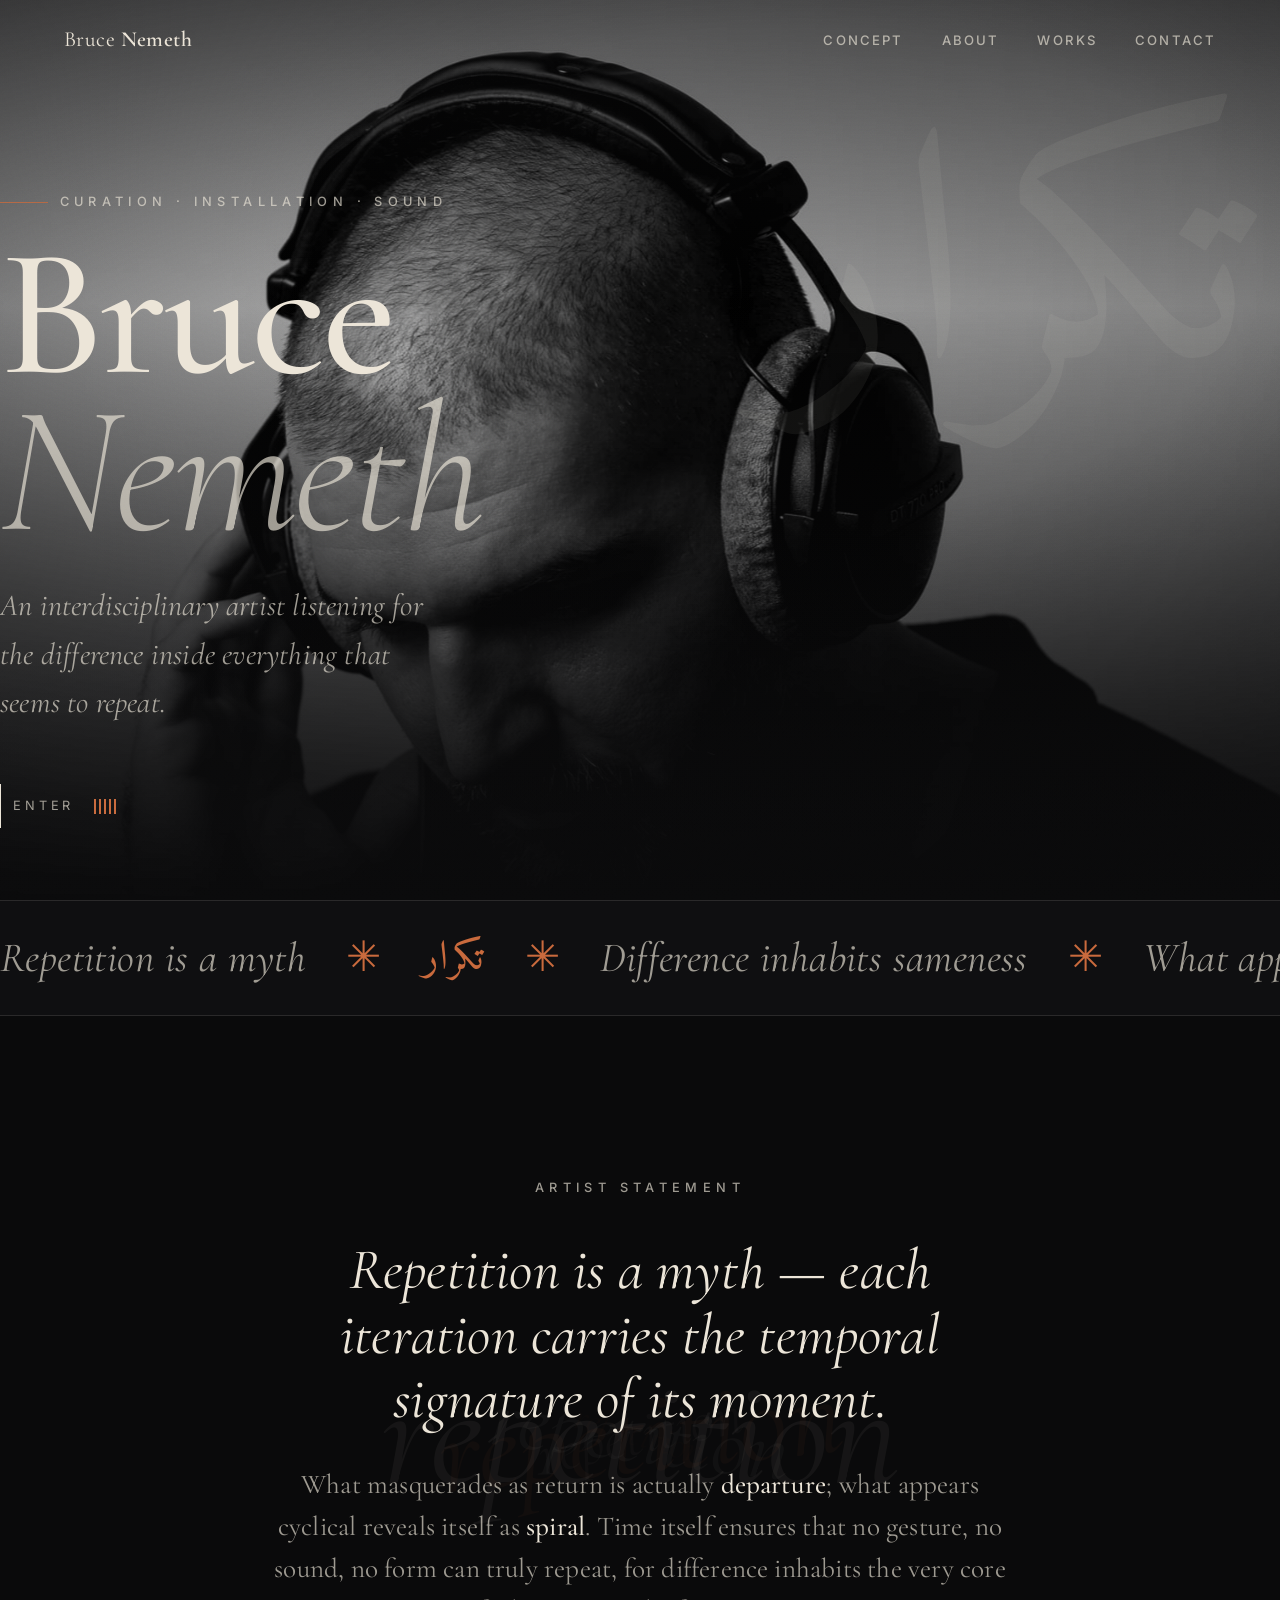
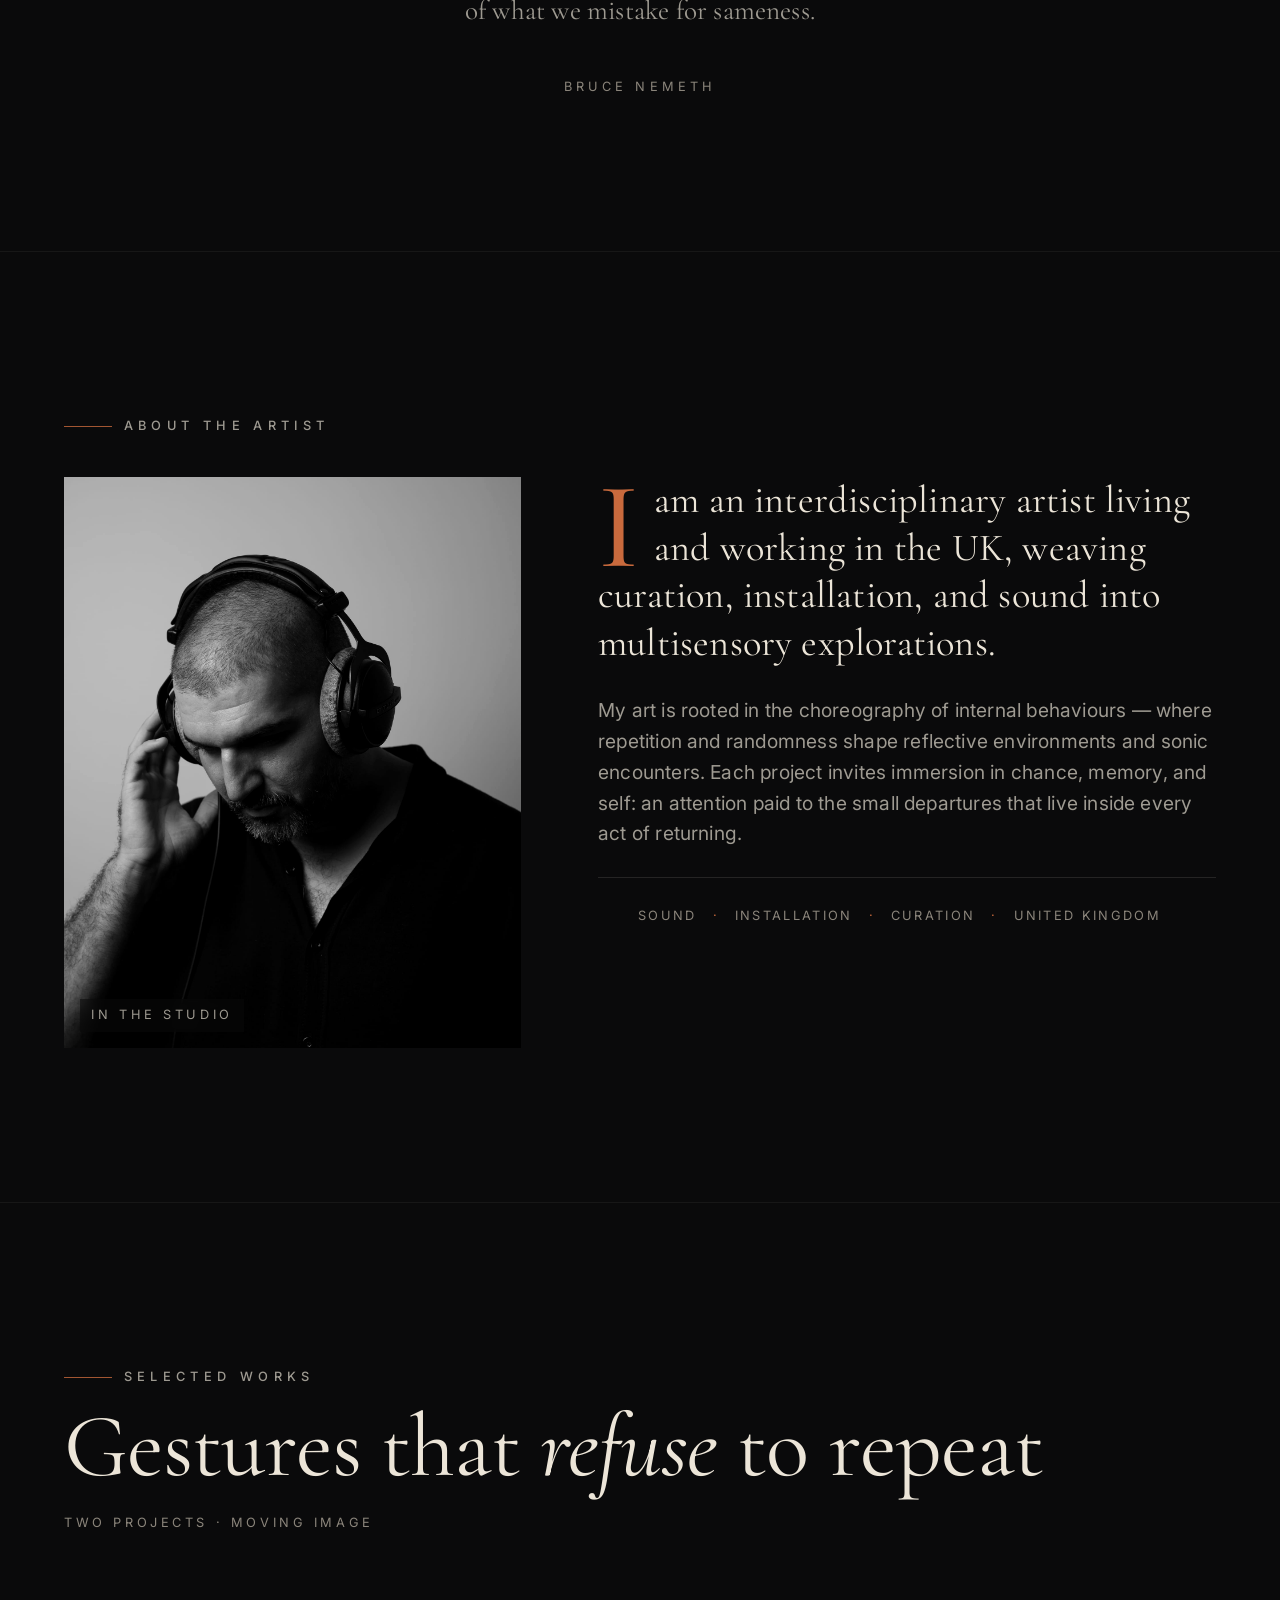
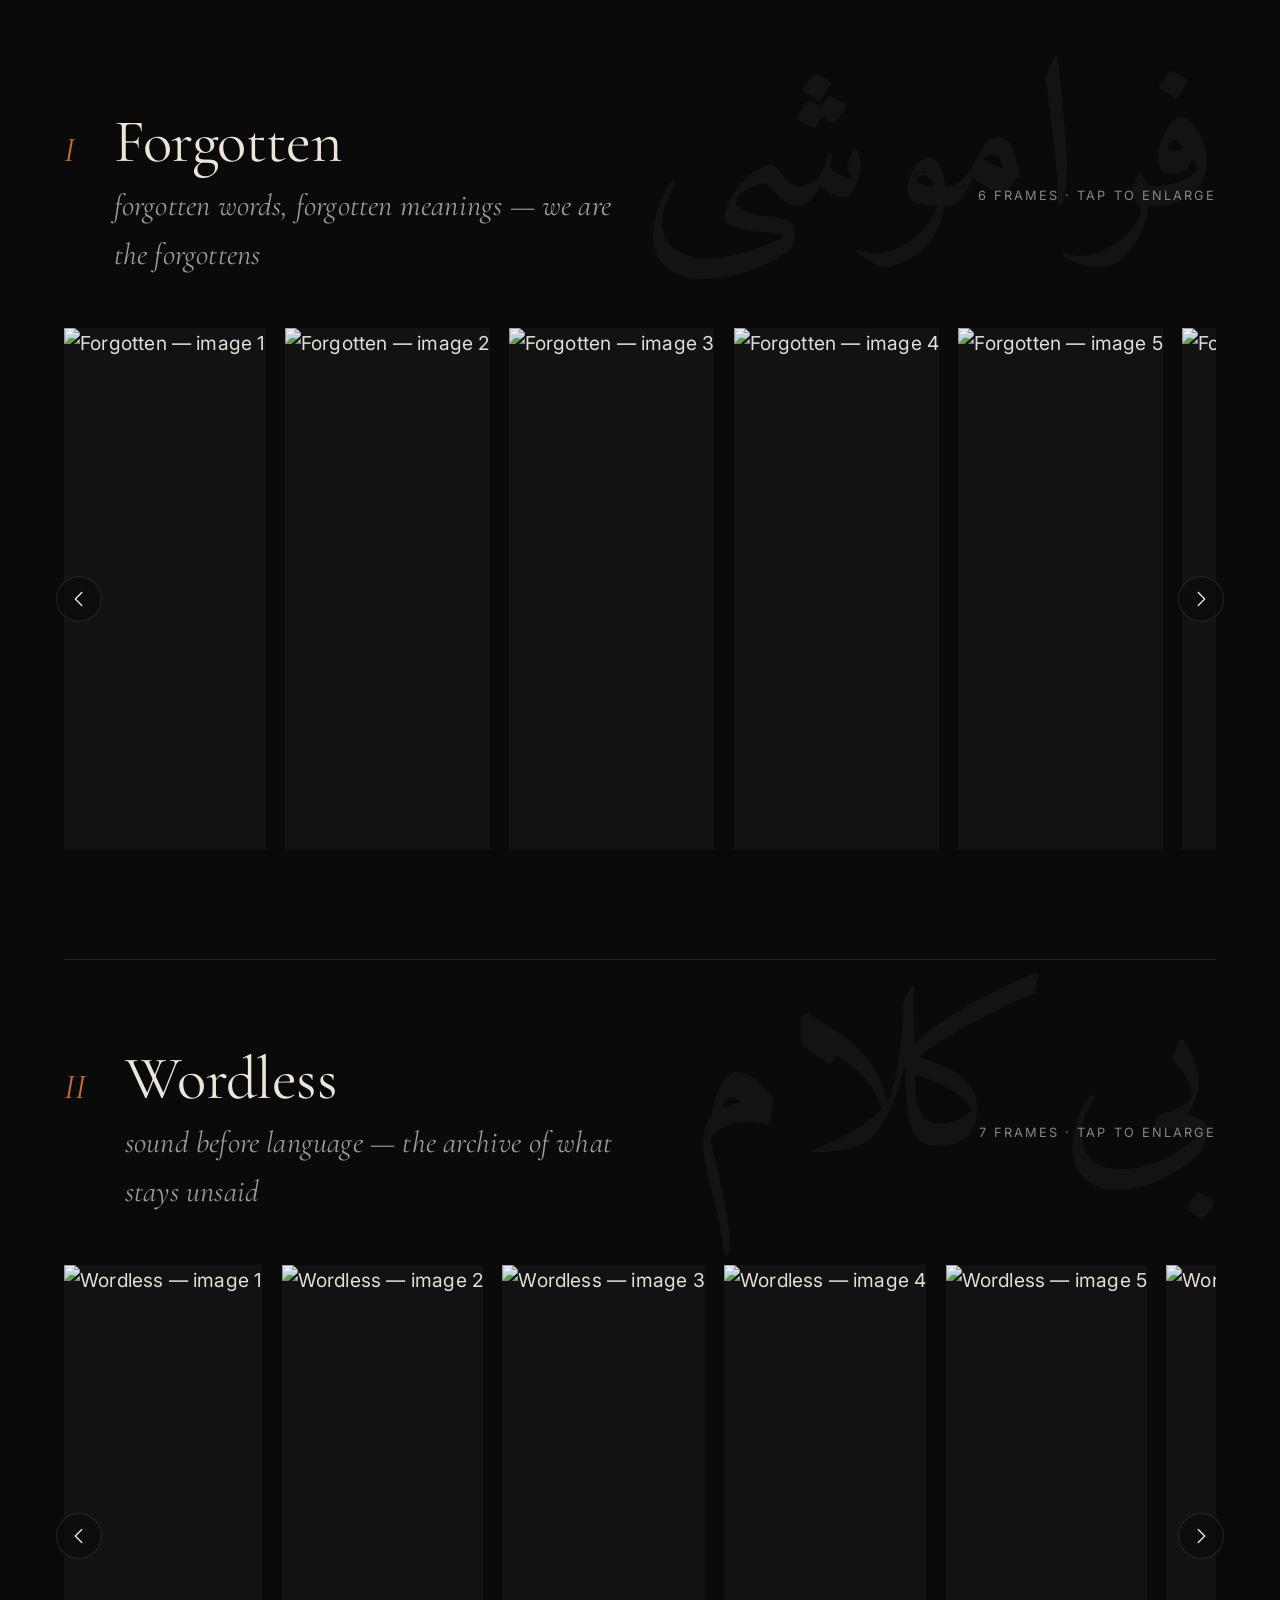
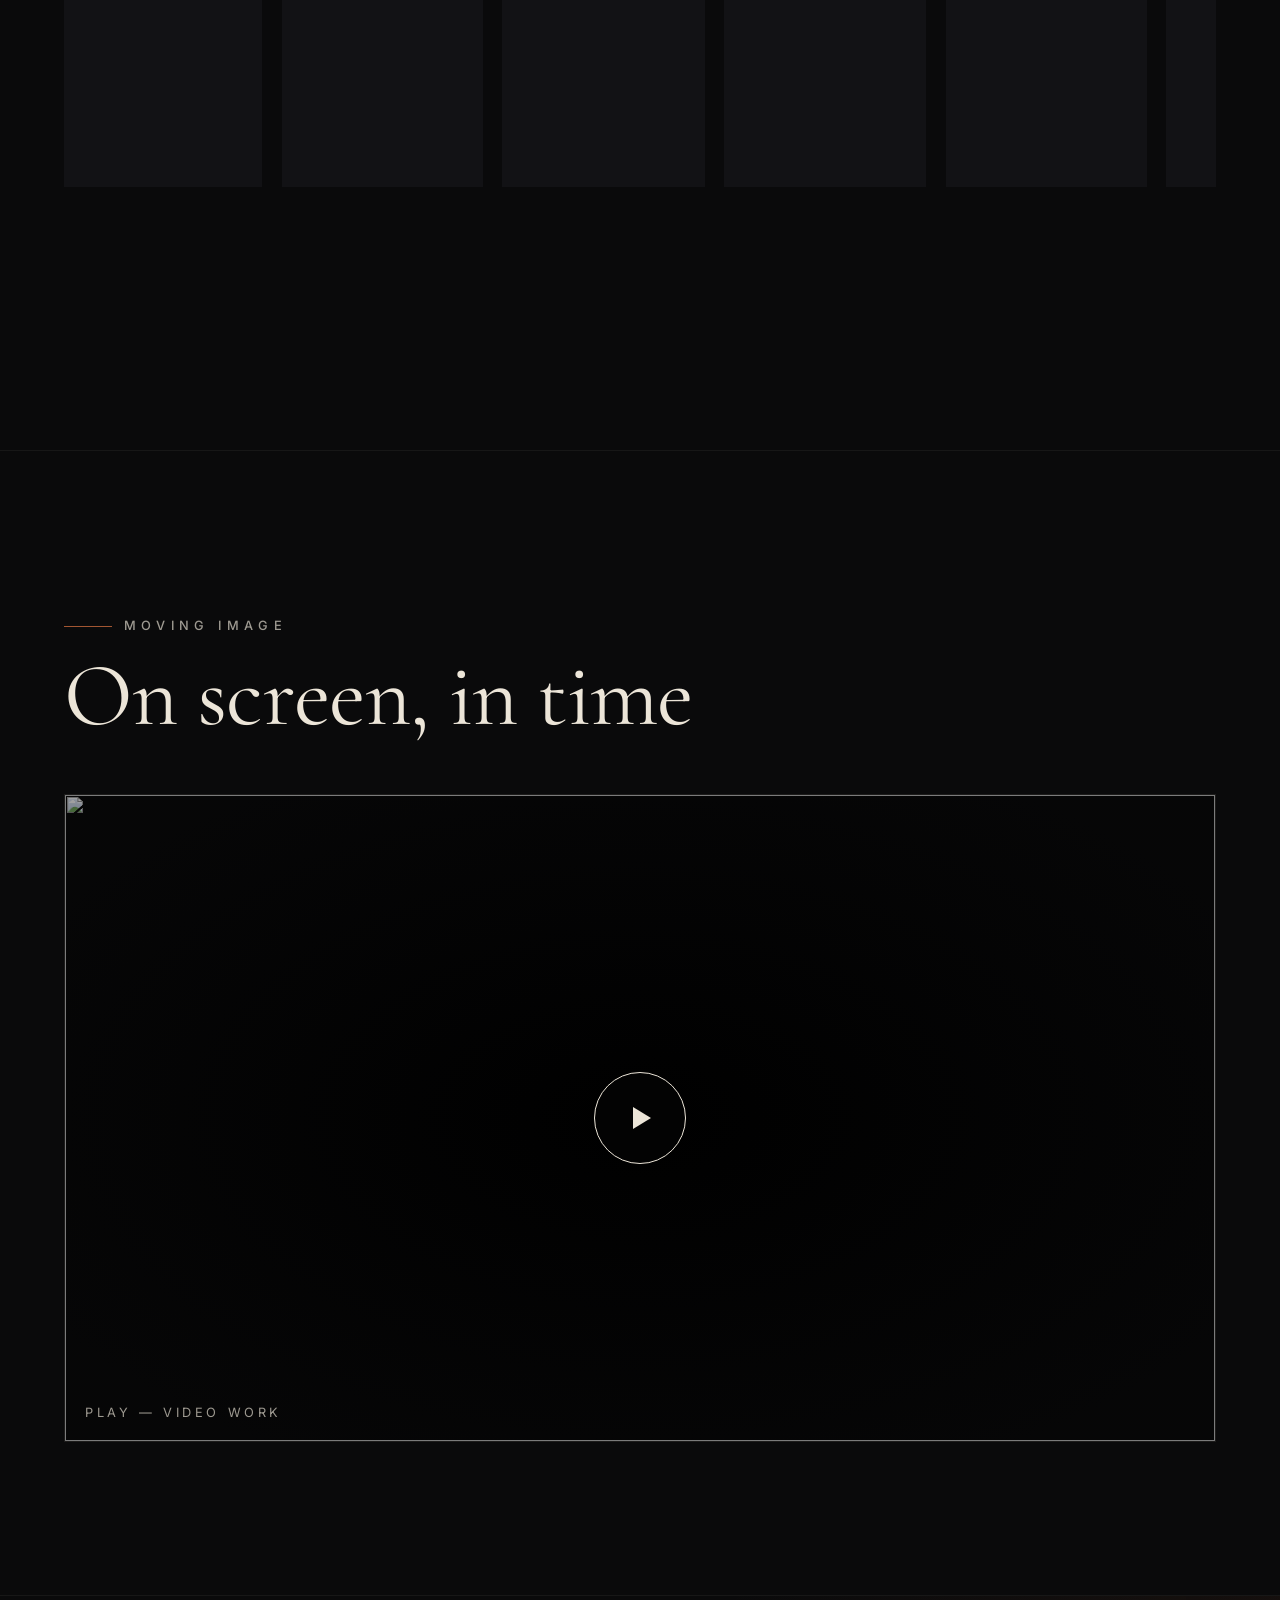
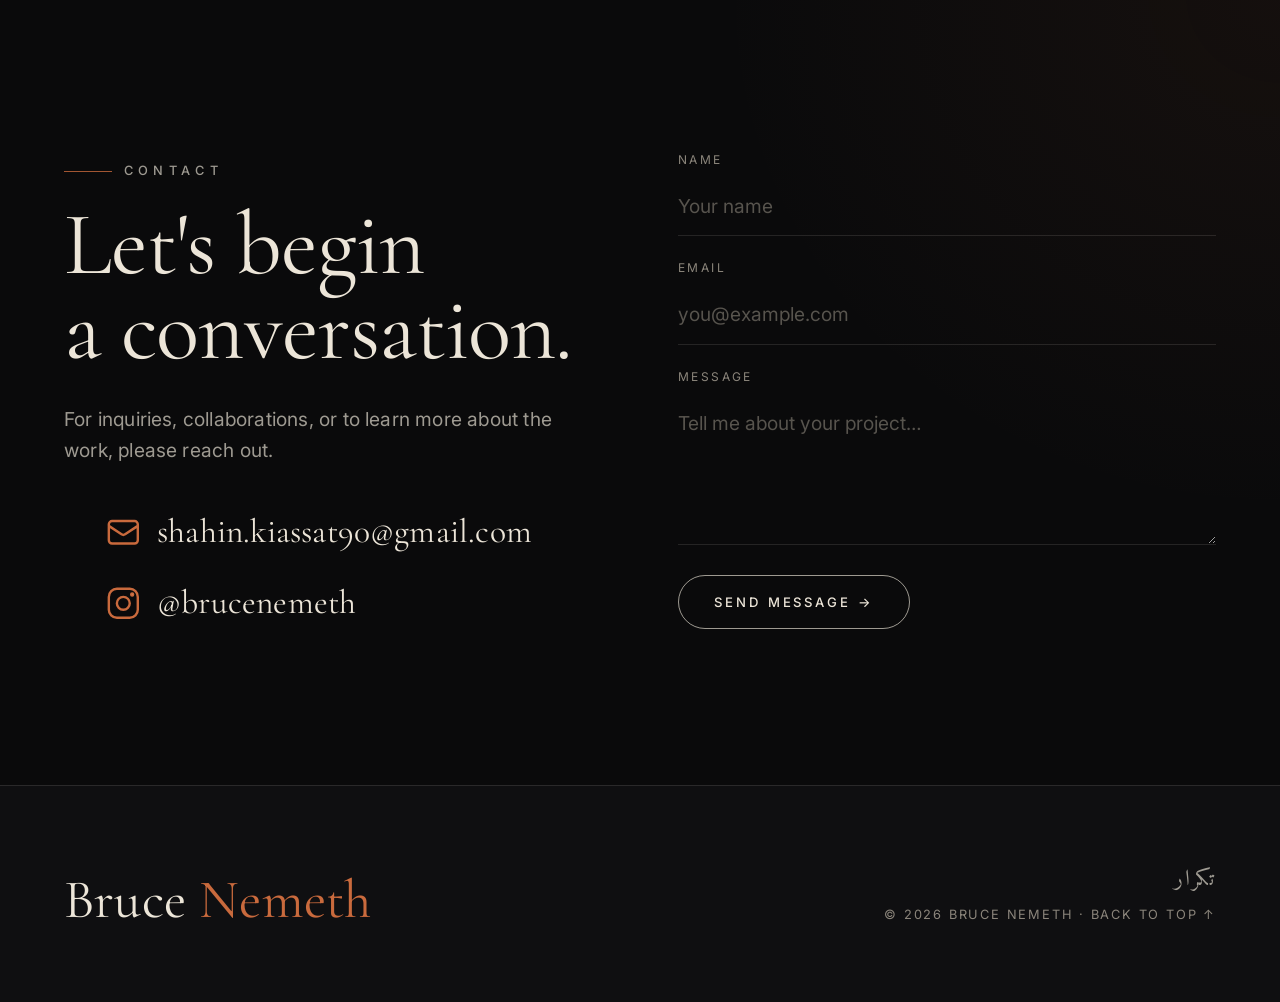
==== commit 69e156f2: "Redesign: "The Listening Room" — a darkened-gallery art direction Full artistic rebuild transferring" ====
--- a/index.html
+++ b/index.html
@@ -8,10 +8,10 @@
     <!-- SEO -->
     <meta
       name="description"
-      content="Bruce Nemeth is an interdisciplinary artist living and working in the UK, weaving curation, installation, and sound into multisensory explorations of repetition, memory, and self."
+      content="Bruce Nemeth is an interdisciplinary artist living and working in the UK — curation, installation, and sound woven into multisensory explorations of repetition, memory, and self."
     />
     <meta name="author" content="Bruce Nemeth" />
-    <meta name="theme-color" content="#F5F5F5" />
+    <meta name="theme-color" content="#0a0a0b" />
     <link rel="canonical" href="/" />
 
     <!-- Open Graph / social sharing -->
@@ -30,41 +30,27 @@
     />
     <meta name="twitter:image" content="images/bruce-main.JPG" />
 
+    <!-- Enable progressive-enhancement styles (scroll reveals) before first paint. -->
+    <script>
+      document.documentElement.classList.add("js");
+    </script>
+
     <!-- Favicon -->
     <link rel="icon" href="favicon.svg" type="image/svg+xml" />
 
-    <!-- Tailwind CSS (Play CDN) -->
-    <script src="https://cdn.tailwindcss.com"></script>
-    <script>
-      // Map Tailwind's font + color utilities to the brand system so
-      // `font-serif`, `font-sans`, `text-ink`, etc. are correct everywhere.
-      tailwind.config = {
-        theme: {
-          extend: {
-            fontFamily: {
-              serif: ["Cormorant Garamond", "Georgia", "serif"],
-              sans: ["Inter", "system-ui", "sans-serif"],
-            },
-            colors: {
-              paper: "#F5F5F5",
-              ink: "#1A1A1A",
-              muted: "#666666",
-              line: "#E5E5E5",
-            },
-          },
-        },
-      };
-    </script>
-
-    <!-- Google Fonts -->
+    <!-- Preload the hero image for a fast first paint -->
+    <link rel="preload" as="image" href="images/bruce-main.JPG" fetchpriority="high" />
+
+    <!-- Fonts: one request, only the weights used. Amiri (Arabic subset only)
+         renders the Persian glyphs; Cormorant is the display serif; Inter the UI. -->
     <link rel="preconnect" href="https://fonts.googleapis.com" />
     <link rel="preconnect" href="https://fonts.gstatic.com" crossorigin />
     <link
-      href="https://fonts.googleapis.com/css2?family=Cormorant+Garamond:wght@300;400;600;700&family=Inter:wght@300;400;500;600&display=swap"
+      href="https://fonts.googleapis.com/css2?family=Amiri:wght@400&family=Cormorant+Garamond:ital,wght@0,300;0,400;0,500;0,600;1,300;1,400;1,500&family=Inter:wght@400;500;600&display=swap"
       rel="stylesheet"
     />
 
-    <!-- PhotoSwipe CSS -->
+    <!-- PhotoSwipe (lightbox) CSS -->
     <link
       rel="stylesheet"
       href="https://cdnjs.cloudflare.com/ajax/libs/photoswipe/5.4.4/photoswipe.min.css"
@@ -73,250 +59,252 @@
       referrerpolicy="no-referrer"
     />
 
-    <!-- Custom CSS -->
+    <!-- Design system -->
     <link rel="stylesheet" href="css/styles.css" />
   </head>
-  <body class="bg-paper text-ink font-sans antialiased">
-    <!-- Skip link for keyboard / screen-reader users -->
-    <a href="#about" class="skip-link">Skip to content</a>
-
-    <!-- Navigation -->
-    <nav
-      class="fixed top-0 w-full bg-paper/90 backdrop-blur-sm z-50 border-b border-line"
-      aria-label="Primary"
-    >
-      <div class="container mx-auto px-6 py-4">
-        <div class="flex justify-between items-center">
-          <a href="#hero" class="font-serif text-xl tracking-wide">Bruce Nemeth</a>
-          <div class="hidden md:flex space-x-8">
-            <a href="#about" class="nav-link" data-nav>About</a>
-            <a href="#statement" class="nav-link" data-nav>Statement</a>
-            <a href="#portfolio" class="nav-link" data-nav>Portfolio</a>
-            <a href="#contact" class="nav-link" data-nav>Contact</a>
-          </div>
-          <button
-            id="mobile-menu-button"
-            class="md:hidden p-1"
-            aria-label="Open menu"
-            aria-controls="mobile-menu"
-            aria-expanded="false"
-          >
-            <svg
-              class="w-6 h-6"
-              fill="none"
-              stroke="currentColor"
-              viewBox="0 0 24 24"
-              xmlns="http://www.w3.org/2000/svg"
-              aria-hidden="true"
-            >
-              <path
-                stroke-linecap="round"
-                stroke-linejoin="round"
-                stroke-width="2"
-                d="M4 6h16M4 12h16M4 18h16"
-              ></path>
-            </svg>
-          </button>
-        </div>
+
+  <body>
+    <a href="#statement" class="skip-link">Skip to content</a>
+
+    <!-- ================= Navigation ================= -->
+    <header class="nav" id="nav" aria-label="Primary">
+      <div class="shell nav__inner">
+        <a href="#hero" class="nav__brand">Bruce&nbsp;<b>Nemeth</b></a>
+
+        <nav class="nav__links">
+          <a href="#statement" class="nav__link" data-nav>Concept</a>
+          <a href="#about" class="nav__link" data-nav>About</a>
+          <a href="#works" class="nav__link" data-nav>Works</a>
+          <a href="#contact" class="nav__link" data-nav>Contact</a>
+        </nav>
+
+        <button
+          class="nav__toggle"
+          id="nav-toggle"
+          aria-label="Open menu"
+          aria-controls="nav-mobile"
+          aria-expanded="false"
+        >
+          <span></span><span></span><span></span>
+        </button>
       </div>
-      <!-- Mobile menu -->
-      <div id="mobile-menu" class="hidden md:hidden bg-paper border-t border-line">
-        <div class="container mx-auto px-6 py-4 flex flex-col space-y-3">
-          <a href="#about" class="nav-link">About</a>
-          <a href="#statement" class="nav-link">Statement</a>
-          <a href="#portfolio" class="nav-link">Portfolio</a>
-          <a href="#contact" class="nav-link">Contact</a>
-        </div>
+
+      <div class="nav__mobile" id="nav-mobile">
+        <ul>
+          <li><a href="#statement">Concept</a></li>
+          <li><a href="#about">About</a></li>
+          <li><a href="#works">Works</a></li>
+          <li><a href="#contact">Contact</a></li>
+        </ul>
       </div>
-    </nav>
+    </header>
 
     <main>
-      <!-- Hero Section -->
-      <section id="hero" class="min-h-screen flex items-center justify-center relative">
-        <div class="absolute inset-0 overflow-hidden">
+      <!-- ================= Hero ================= -->
+      <section class="hero" id="hero">
+        <div class="hero__media">
           <img
             src="images/bruce-main.JPG"
-            alt="Bruce Nemeth"
-            class="w-full h-full object-cover"
-            fetchpriority="high"
+            alt="Bruce Nemeth, in headphones, listening — a portrait in shadow"
             width="1600"
             height="2400"
+            fetchpriority="high"
+            data-parallax
           />
-          <!-- Legibility gradient -->
-          <div
-            class="absolute inset-0 bg-gradient-to-b from-black/30 via-black/20 to-black/50"
-          ></div>
-        </div>
-        <div class="relative z-10 text-center text-white px-6">
-          <p class="uppercase tracking-[0.35em] text-xs md:text-sm mb-6 text-white/80">
-            Curation · Installation · Sound
+        </div>
+        <div class="hero__scrim" aria-hidden="true"></div>
+        <span class="hero__glyph" lang="fa" dir="rtl" aria-hidden="true">تکرار</span>
+
+        <div class="shell hero__inner">
+          <p class="eyebrow">Curation · Installation · Sound</p>
+          <h1 class="hero__name">
+            <span>Bruce</span>
+            <span class="thin">Nemeth</span>
+          </h1>
+          <p class="hero__tagline">
+            An interdisciplinary artist listening for the difference inside
+            everything that seems to repeat.
           </p>
-          <h1 class="font-serif text-5xl md:text-7xl lg:text-8xl font-bold mb-4 leading-none">
-            Bruce Nemeth
-          </h1>
-          <p class="font-serif italic text-xl md:text-2xl max-w-2xl mx-auto text-white/90">
-            Interdisciplinary Artist
-          </p>
-          <div class="mt-12 animate-bounce">
-            <a href="#about" class="inline-block" aria-label="Scroll to content">
-              <svg
-                class="w-8 h-8 mx-auto"
-                fill="none"
-                stroke="currentColor"
-                viewBox="0 0 24 24"
-                xmlns="http://www.w3.org/2000/svg"
-                aria-hidden="true"
-              >
-                <path
-                  stroke-linecap="round"
-                  stroke-linejoin="round"
-                  stroke-width="2"
-                  d="M19 14l-7 7m0 0l-7-7m7 7V3"
-                ></path>
-              </svg>
+          <div class="hero__foot">
+            <a href="#statement" class="scroll-cue">
+              <i aria-hidden="true"></i> Enter
             </a>
-          </div>
-        </div>
-      </section>
-
-      <!-- About Section -->
-      <section id="about" class="py-24 px-6 fade-in">
-        <div class="container mx-auto max-w-4xl">
-          <h2 class="section-heading">About</h2>
-          <div class="flex flex-col md:flex-row gap-12 items-center">
-            <div class="md:w-2/3 order-2 md:order-1">
-              <p class="text-lg md:text-xl leading-relaxed text-ink/90">
-                I am an interdisciplinary artist living and working in the UK,
-                weaving curation, installation, and sound into multisensory
-                explorations. My art is rooted in the choreography of internal
-                behaviors—where repetition and randomness shape reflective
-                environments and sonic encounters. Each project invites immersion
-                in chance, memory, and self.
+            <span class="eq" aria-hidden="true">
+              <span></span><span></span><span></span><span></span><span></span>
+            </span>
+          </div>
+        </div>
+      </section>
+
+      <!-- ================= Marquee ================= -->
+      <div class="marquee" aria-hidden="true">
+        <div class="marquee__track">
+          <span>Repetition is a myth</span><span class="dot">✳</span>
+          <span><b>تکرار</b></span><span class="dot">✳</span>
+          <span>Difference inhabits sameness</span><span class="dot">✳</span>
+          <span>What appears cyclical reveals itself as spiral</span><span class="dot">✳</span>
+          <!-- duplicated for a seamless loop -->
+          <span>Repetition is a myth</span><span class="dot">✳</span>
+          <span><b>تکرار</b></span><span class="dot">✳</span>
+          <span>Difference inhabits sameness</span><span class="dot">✳</span>
+          <span>What appears cyclical reveals itself as spiral</span><span class="dot">✳</span>
+        </div>
+      </div>
+
+      <!-- ================= Statement / concept ================= -->
+      <section class="statement" id="statement">
+        <div class="echoes" aria-hidden="true">
+          <span>repetition</span>
+          <span>repetition</span>
+          <span>repetition</span>
+          <span>repetition</span>
+          <span>repetition</span>
+        </div>
+
+        <div class="shell">
+          <div class="statement__inner reveal">
+            <p class="eyebrow statement__kicker eyebrow--plain">Artist Statement</p>
+            <p class="statement__lead">
+              Repetition is a myth — each iteration carries the temporal
+              signature of its moment.
+            </p>
+            <p class="statement__body">
+              What masquerades as return is actually <b>departure</b>; what
+              appears cyclical reveals itself as <b>spiral</b>. Time itself
+              ensures that no gesture, no sound, no form can truly repeat, for
+              difference inhabits the very core of what we mistake for sameness.
+            </p>
+            <p class="statement__sig">Bruce Nemeth</p>
+          </div>
+        </div>
+      </section>
+
+      <!-- ================= About ================= -->
+      <section class="about" id="about">
+        <div class="shell">
+          <p class="eyebrow reveal">About the artist</p>
+          <div class="about__grid" style="margin-top: 2.5rem">
+            <figure class="about__portrait reveal">
+              <img
+                src="images/bruce-main.JPG"
+                alt="Portrait of Bruce Nemeth"
+                width="1600"
+                height="2400"
+                loading="lazy"
+                decoding="async"
+              />
+              <figcaption>In the studio</figcaption>
+            </figure>
+
+            <div class="about__body reveal" style="--i: 1">
+              <p class="about__lead">
+                <span class="drop">I</span> am an interdisciplinary artist
+                living and working in the UK, weaving curation, installation, and
+                sound into multisensory explorations.
               </p>
+              <p class="about__text">
+                My art is rooted in the choreography of internal behaviours —
+                where repetition and randomness shape reflective environments and
+                sonic encounters. Each project invites immersion in chance,
+                memory, and self: an attention paid to the small departures that
+                live inside every act of returning.
+              </p>
+              <ul class="about__meta">
+                <li>Sound</li>
+                <li>Installation</li>
+                <li>Curation</li>
+                <li>United Kingdom</li>
+              </ul>
             </div>
-            <div class="md:w-1/3 flex justify-center order-1 md:order-2">
-              <div
-                class="w-48 h-48 rounded-full overflow-hidden border-4 border-white shadow-lg"
-              >
-                <img
-                  src="images/bruce-main.JPG"
-                  alt="Portrait of Bruce Nemeth"
-                  class="w-full h-full object-cover"
-                  loading="lazy"
-                  width="1600"
-                  height="2400"
-                />
-              </div>
+          </div>
+        </div>
+      </section>
+
+      <!-- ================= Works ================= -->
+      <section class="works" id="works">
+        <div class="shell">
+          <div class="works__head">
+            <div class="reveal">
+              <p class="eyebrow">Selected Works</p>
+              <h2 class="section-title" style="margin-top: 1rem">
+                Gestures that <em>refuse</em> to repeat
+              </h2>
             </div>
-          </div>
-        </div>
-      </section>
-
-      <!-- Artist Statement Section -->
-      <section id="statement" class="py-24 px-6 bg-white fade-in">
-        <div class="container mx-auto max-w-4xl">
-          <h2 class="section-heading">Artist Statement</h2>
-          <blockquote class="statement-quote">
-            Repetition is a myth—each iteration carries the temporal signature of
-            its moment, contaminated by the weight of its own becoming. What
-            masquerades as return is actually departure; what appears cyclical
-            reveals itself as spiral. Time itself ensures that no gesture, no
-            sound, no form can truly repeat, for difference inhabits the very core
-            of what we mistake for sameness.
-          </blockquote>
-        </div>
-      </section>
-
-      <!-- Portfolio Section -->
-      <section id="portfolio" class="py-24 px-6 fade-in">
-        <div class="container mx-auto max-w-6xl">
-          <h2 class="section-heading">Portfolio</h2>
-
-          <!-- Portfolio projects are rendered from the data in js/main.js -->
-          <div id="portfolio-container"></div>
-
-          <!-- Video Works -->
-          <div class="mt-24">
-            <h3 class="font-serif text-3xl mb-8 text-center">Video Works</h3>
-            <div class="relative pb-[56.25%] h-0 overflow-hidden max-w-4xl mx-auto rounded-sm shadow-md">
-              <iframe
-                src="https://www.youtube-nocookie.com/embed/kR73ZEk26LU"
-                title="Bruce Nemeth — video work"
-                frameborder="0"
+            <p class="works__count reveal" style="--i: 1">Two projects · Moving image</p>
+          </div>
+
+          <!-- Chapters render here from js/main.js -->
+          <div id="works-container"></div>
+        </div>
+      </section>
+
+      <!-- ================= Moving image (video) ================= -->
+      <section class="film" id="film">
+        <div class="shell">
+          <div class="film__head reveal">
+            <p class="eyebrow">Moving Image</p>
+            <h2 class="section-title" style="margin-top: 1rem">On screen, in time</h2>
+          </div>
+
+          <div class="film__frame reveal" style="--i: 1">
+            <!-- Facade: the YouTube iframe is only loaded on click (faster page). -->
+            <button
+              class="film__facade"
+              id="video-facade"
+              type="button"
+              data-video-id="kR73ZEk26LU"
+              aria-label="Play video work by Bruce Nemeth"
+            >
+              <img
+                src="https://i.ytimg.com/vi/kR73ZEk26LU/hqdefault.jpg"
+                alt=""
+                width="480"
+                height="360"
                 loading="lazy"
-                allow="accelerometer; clipboard-write; encrypted-media; gyroscope; picture-in-picture"
-                allowfullscreen
-                class="absolute top-0 left-0 w-full h-full"
-              ></iframe>
-            </div>
-          </div>
-        </div>
-      </section>
-
-      <!-- Contact Section -->
-      <section id="contact" class="py-24 px-6 bg-white fade-in">
-        <div class="container mx-auto max-w-4xl">
-          <h2 class="section-heading">Contact</h2>
-          <div class="flex flex-col md:flex-row gap-12">
-            <div class="md:w-1/2">
-              <h3 class="font-serif text-2xl mb-6">Get in Touch</h3>
-              <p class="mb-6 text-ink/80">
-                For inquiries, collaborations, or to learn more about my work,
-                please reach out:
+              />
+              <span class="film__play"><span></span></span>
+              <span class="film__label">Play — video work</span>
+            </button>
+          </div>
+        </div>
+      </section>
+
+      <!-- ================= Contact ================= -->
+      <section class="contact" id="contact">
+        <div class="shell">
+          <div class="contact__grid">
+            <div class="reveal">
+              <p class="eyebrow">Contact</p>
+              <h2 class="contact__title">Let's begin<br />a conversation.</h2>
+              <p class="contact__text">
+                For inquiries, collaborations, or to learn more about the work,
+                please reach out.
               </p>
-              <ul class="space-y-4">
-                <li class="flex items-center">
-                  <svg
-                    class="w-6 h-6 mr-3 text-muted"
-                    fill="none"
-                    stroke="currentColor"
-                    viewBox="0 0 24 24"
-                    xmlns="http://www.w3.org/2000/svg"
-                    aria-hidden="true"
-                  >
-                    <path
-                      stroke-linecap="round"
-                      stroke-linejoin="round"
-                      stroke-width="2"
-                      d="M3 8l7.89 5.26a2 2 0 002.22 0L21 8M5 19h14a2 2 0 002-2V7a2 2 0 00-2-2H5a2 2 0 00-2 2v10a2 2 0 002 2z"
-                    ></path>
-                  </svg>
-                  <!-- EDIT: update the contact email here (and the mailto: below). -->
-                  <a
-                    href="mailto:shahin.kiassat90@gmail.com"
-                    class="hover:text-muted transition-colors"
-                    >shahin.kiassat90@gmail.com</a
-                  >
+              <ul class="contact__links">
+                <li>
+                  <!-- EDIT: update the contact email here (and the mailto:). -->
+                  <a href="mailto:shahin.kiassat90@gmail.com">
+                    <svg viewBox="0 0 24 24" fill="none" stroke="currentColor" stroke-width="1.5" aria-hidden="true">
+                      <path stroke-linecap="round" stroke-linejoin="round" d="M3 8l7.89 5.26a2 2 0 002.22 0L21 8M5 19h14a2 2 0 002-2V7a2 2 0 00-2-2H5a2 2 0 00-2 2v10a2 2 0 002 2z" />
+                    </svg>
+                    shahin.kiassat90@gmail.com
+                  </a>
                 </li>
-                <li class="flex items-center">
-                  <svg
-                    class="w-6 h-6 mr-3 text-muted"
-                    fill="none"
-                    stroke="currentColor"
-                    viewBox="0 0 24 24"
-                    xmlns="http://www.w3.org/2000/svg"
-                    aria-hidden="true"
-                  >
-                    <path
-                      stroke-linecap="round"
-                      stroke-linejoin="round"
-                      stroke-width="2"
-                      d="M13.828 10.172a4 4 0 00-5.656 0l-4 4a4 4 0 105.656 5.656l1.102-1.101m-.758-4.899a4 4 0 005.656 0l4-4a4 4 0 00-5.656-5.656l-1.1 1.1"
-                    ></path>
-                  </svg>
+                <li>
                   <!-- EDIT: replace with the real Instagram handle + URL. -->
-                  <a
-                    href="https://instagram.com/brucenemeth"
-                    target="_blank"
-                    rel="noopener noreferrer"
-                    class="hover:text-muted transition-colors"
-                    >@brucenemeth</a
-                  >
+                  <a href="https://instagram.com/brucenemeth" target="_blank" rel="noopener noreferrer">
+                    <svg viewBox="0 0 24 24" fill="none" stroke="currentColor" stroke-width="1.5" aria-hidden="true">
+                      <rect x="3" y="3" width="18" height="18" rx="5" />
+                      <circle cx="12" cy="12" r="4" />
+                      <circle cx="17.5" cy="6.5" r="0.6" fill="currentColor" />
+                    </svg>
+                    @brucenemeth
+                  </a>
                 </li>
               </ul>
             </div>
-            <div class="md:w-1/2">
-              <h3 class="font-serif text-2xl mb-6">Send a Message</h3>
+
+            <div class="reveal" style="--i: 1">
               <!--
                 EDIT: paste your Formspree form ID into the action below.
                 Get one free at https://formspree.io (New Form → copy the endpoint).
@@ -324,69 +312,44 @@
               -->
               <form
                 id="contact-form"
+                class="form"
                 action="https://formspree.io/f/YOUR_FORM_ID"
                 method="POST"
-                class="space-y-4"
                 novalidate
               >
-                <div>
-                  <label for="name" class="block mb-1 text-sm">Name</label>
-                  <input
-                    type="text"
-                    id="name"
-                    name="name"
-                    autocomplete="name"
-                    required
-                    class="form-field"
-                  />
+                <div class="form__field">
+                  <label for="name">Name</label>
+                  <input type="text" id="name" name="name" autocomplete="name" placeholder="Your name" required />
                 </div>
-                <div>
-                  <label for="email" class="block mb-1 text-sm">Email</label>
-                  <input
-                    type="email"
-                    id="email"
-                    name="email"
-                    autocomplete="email"
-                    required
-                    class="form-field"
-                  />
+                <div class="form__field">
+                  <label for="email">Email</label>
+                  <input type="email" id="email" name="email" autocomplete="email" placeholder="you@example.com" required />
                 </div>
-                <div>
-                  <label for="message" class="block mb-1 text-sm">Message</label>
-                  <textarea
-                    id="message"
-                    name="message"
-                    rows="4"
-                    required
-                    class="form-field"
-                  ></textarea>
+                <div class="form__field">
+                  <label for="message">Message</label>
+                  <textarea id="message" name="message" rows="4" placeholder="Tell me about your project…" required></textarea>
                 </div>
                 <!-- Honeypot: bots fill this, humans don't. -->
-                <input
-                  type="text"
-                  name="_gotcha"
-                  tabindex="-1"
-                  autocomplete="off"
-                  class="hidden"
-                  aria-hidden="true"
-                />
-                <button type="submit" id="contact-submit" class="btn-primary">
-                  Send
-                </button>
+                <input type="text" name="_gotcha" tabindex="-1" autocomplete="off" class="hp" aria-hidden="true" />
+                <button type="submit" id="contact-submit" class="btn">Send message →</button>
               </form>
-              <div id="form-message" class="mt-4 hidden" role="status" aria-live="polite"></div>
+              <div id="form-message" class="form__status" hidden role="status" aria-live="polite"></div>
             </div>
           </div>
         </div>
       </section>
     </main>
 
-    <!-- Footer -->
-    <footer class="py-10 px-6 bg-ink text-white text-center">
-      <p class="font-serif text-lg mb-2">Bruce Nemeth</p>
-      <p class="text-sm text-white/60">
-        &copy; <span id="current-year"></span> Bruce Nemeth. All rights reserved.
-      </p>
+    <!-- ================= Footer ================= -->
+    <footer class="footer">
+      <div class="shell footer__inner">
+        <p class="footer__name">Bruce&nbsp;<span>Nemeth</span></p>
+        <div class="footer__meta">
+          <span class="footer__glyph" lang="fa" dir="rtl">تکرار</span>
+          &copy; <span id="current-year"></span> Bruce Nemeth ·
+          <a href="#hero">Back to top ↑</a>
+        </div>
+      </div>
     </footer>
 
     <!-- Scripts -->
@@ -395,8 +358,9 @@
       integrity="sha512-BXwwGU7zCXVgpT2jpXnTbioT9q1Byf7NEXVxovTZPlNvelL2I/4LjOaoiB2a19L+g5za8RbkoJFH4fMPQcjFFw=="
       crossorigin="anonymous"
       referrerpolicy="no-referrer"
+      defer
     ></script>
-    <script src="js/main.js"></script>
-    <script src="js/lightbox.js"></script>
+    <script src="js/main.js" defer></script>
+    <script src="js/lightbox.js" defer></script>
   </body>
 </html>
--- a/css/styles.css
+++ b/css/styles.css
@@ -0,0 +1,1042 @@
+/* ===========================================================================
+   BRUCE NEMETH — "The Listening Room"
+   A darkened-gallery redesign. Obsidian ground, bone text, a single ember
+   accent drawn from the works. The artist's idea — repetition as spiral, not
+   return — is carried through the type: echoes, a repeating marquee, and
+   Persian glyph watermarks (تکرار / فراموشی / بی‌کلام).
+
+   Contents
+     1.  Tokens (color, type scale, motion)
+     2.  Reset & base
+     3.  Film grain + texture
+     4.  Typography primitives (labels, headings, rules)
+     5.  Navigation
+     6.  Hero
+     7.  Marquee
+     8.  Statement (the concept)
+     9.  About
+     10. Works (chapters + filmstrip gallery)
+     11. Moving image (video facade)
+     12. Contact + form
+     13. Footer
+     14. Lightbox (PhotoSwipe) tuning
+     15. Motion / reveal
+     16. Reduced motion & responsive
+   =========================================================================== */
+
+/* ---------- 1. Tokens ------------------------------------------------------ */
+:root {
+  /* Ground */
+  --bg:        #0a0a0b;
+  --bg-raise:  #0f0f11;
+  --bg-panel:  #121215;
+
+  /* Ink on dark */
+  --bone:      #ece5d8;          /* warm off-white, aged paper           */
+  --bone-dim:  rgba(236, 229, 216, 0.66);
+  --muted:     #8b857b;
+  --line:      rgba(236, 229, 216, 0.12);
+  --line-soft: rgba(236, 229, 216, 0.06);
+
+  /* Accents pulled from the works */
+  --ember:     #c96a3d;          /* terracotta glow / red table / kraft   */
+  --ember-lit: #e2854f;
+  --teal:      #4f8a80;          /* whisper of the tilework               */
+
+  /* Type */
+  --serif: "Cormorant Garamond", "Georgia", serif;
+  --sans:  "Inter", system-ui, -apple-system, sans-serif;
+  --arab:  "Amiri", "Cormorant Garamond", serif;
+
+  /* Fluid type scale */
+  --fs-eyebrow: clamp(0.68rem, 0.62rem + 0.3vw, 0.8rem);
+  --fs-body:    clamp(1.02rem, 0.98rem + 0.35vw, 1.2rem);
+  --fs-lead:    clamp(1.3rem, 1.1rem + 1.1vw, 1.9rem);
+  --fs-h3:      clamp(2rem, 1.4rem + 3vw, 4rem);
+  --fs-h2:      clamp(2.6rem, 1.6rem + 5vw, 6rem);
+  --fs-display: clamp(3.4rem, 1rem + 13vw, 12rem);
+
+  /* Rhythm */
+  --gutter: clamp(1.25rem, 5vw, 6rem);
+  --section-y: clamp(5.5rem, 12vw, 11rem);
+  --measure: 60ch;
+
+  /* Motion */
+  --ease: cubic-bezier(0.22, 1, 0.36, 1);
+  --ease-out: cubic-bezier(0.16, 1, 0.3, 1);
+
+  color-scheme: dark;
+}
+
+/* ---------- 2. Reset & base ------------------------------------------------ */
+*,
+*::before,
+*::after { box-sizing: border-box; }
+
+* { margin: 0; }
+
+html {
+  scroll-behavior: smooth;
+  -webkit-text-size-adjust: 100%;
+}
+
+body {
+  background: var(--bg);
+  color: var(--bone);
+  font-family: var(--sans);
+  font-size: var(--fs-body);
+  font-weight: 400;
+  line-height: 1.6;
+  letter-spacing: 0.01em;
+  -webkit-font-smoothing: antialiased;
+  text-rendering: optimizeLegibility;
+  overflow-x: hidden;
+}
+
+img {
+  display: block;
+  max-width: 100%;
+}
+
+a {
+  color: inherit;
+  text-decoration: none;
+}
+
+button {
+  font: inherit;
+  color: inherit;
+  background: none;
+  border: 0;
+  cursor: pointer;
+}
+
+::selection {
+  background: var(--ember);
+  color: #0a0a0b;
+}
+
+/* Consistent focus ring */
+a:focus-visible,
+button:focus-visible,
+input:focus-visible,
+textarea:focus-visible,
+[tabindex]:focus-visible {
+  outline: 2px solid var(--ember-lit);
+  outline-offset: 3px;
+  border-radius: 2px;
+}
+
+section[id] { scroll-margin-top: 4.5rem; }
+
+/* Skip link */
+.skip-link {
+  position: absolute;
+  left: 1rem;
+  top: -4rem;
+  z-index: 200;
+  background: var(--bone);
+  color: var(--bg);
+  padding: 0.6rem 1.1rem;
+  font: 500 0.85rem/1 var(--sans);
+  transition: top 0.2s var(--ease);
+}
+.skip-link:focus { top: 1rem; }
+
+/* Shared layout shell */
+.shell {
+  width: min(100% - (var(--gutter) * 2), 1440px);
+  margin-inline: auto;
+}
+
+/* ---------- 3. Film grain + texture --------------------------------------- */
+/* Fixed grain over everything for a filmic, gallery-print feel. GPU-cheap:
+   a single tiled SVG turbulence, blended, pointer-events off. */
+body::after {
+  content: "";
+  position: fixed;
+  inset: 0;
+  z-index: 60;
+  pointer-events: none;
+  opacity: 0.05;
+  mix-blend-mode: overlay;
+  background-image: url("data:image/svg+xml;utf8,<svg xmlns='http://www.w3.org/2000/svg' width='140' height='140'><filter id='n'><feTurbulence type='fractalNoise' baseFrequency='0.85' numOctaves='2' stitchTiles='stitch'/></filter><rect width='100%25' height='100%25' filter='url(%23n)'/></svg>");
+}
+
+/* ---------- 4. Typography primitives -------------------------------------- */
+.eyebrow {
+  font-family: var(--sans);
+  font-size: var(--fs-eyebrow);
+  font-weight: 500;
+  letter-spacing: 0.42em;
+  text-transform: uppercase;
+  color: var(--bone-dim);
+  display: inline-flex;
+  align-items: center;
+  gap: 0.9em;
+}
+.eyebrow::before {
+  content: "";
+  width: clamp(1.5rem, 4vw, 3rem);
+  height: 1px;
+  background: var(--ember);
+  opacity: 0.8;
+}
+.eyebrow--plain::before { display: none; }
+
+h1, h2, h3, h4, blockquote {
+  font-family: var(--serif);
+  font-weight: 500;
+  line-height: 1.02;
+  letter-spacing: -0.01em;
+}
+
+.section-title {
+  font-size: var(--fs-h2);
+  font-weight: 400;
+  line-height: 0.95;
+}
+.section-title em {
+  font-style: italic;
+  color: var(--bone);
+}
+
+.lead {
+  font-family: var(--serif);
+  font-size: var(--fs-lead);
+  line-height: 1.4;
+  font-weight: 400;
+  color: var(--bone);
+}
+
+.rule {
+  height: 1px;
+  background: var(--line);
+  border: 0;
+}
+
+/* Sound motif: a tiny equaliser. Pure CSS, freezes under reduced-motion. */
+.eq {
+  display: inline-flex;
+  align-items: flex-end;
+  gap: 3px;
+  height: 15px;
+}
+.eq span {
+  width: 2px;
+  height: 100%;
+  background: var(--ember);
+  transform-origin: bottom;
+  animation: eq 1.2s var(--ease) infinite;
+}
+.eq span:nth-child(1) { animation-delay: -0.2s; animation-duration: 1s; }
+.eq span:nth-child(2) { animation-delay: -0.6s; animation-duration: 1.4s; }
+.eq span:nth-child(3) { animation-delay: -0.1s; animation-duration: 0.9s; }
+.eq span:nth-child(4) { animation-delay: -0.8s; animation-duration: 1.5s; }
+.eq span:nth-child(5) { animation-delay: -0.4s; animation-duration: 1.1s; }
+@keyframes eq {
+  0%, 100% { transform: scaleY(0.25); }
+  50%      { transform: scaleY(1); }
+}
+
+/* ---------- 5. Navigation -------------------------------------------------- */
+.nav {
+  position: fixed;
+  inset: 0 0 auto 0;
+  z-index: 100;
+  transition: background 0.4s var(--ease), border-color 0.4s var(--ease),
+    backdrop-filter 0.4s var(--ease);
+  border-bottom: 1px solid transparent;
+}
+.nav.is-scrolled {
+  background: rgba(10, 10, 11, 0.72);
+  backdrop-filter: blur(14px) saturate(1.2);
+  -webkit-backdrop-filter: blur(14px) saturate(1.2);
+  border-bottom-color: var(--line);
+}
+.nav__inner {
+  display: flex;
+  align-items: center;
+  justify-content: space-between;
+  padding-block: clamp(1rem, 2vw, 1.5rem);
+}
+.nav__brand {
+  font-family: var(--serif);
+  font-size: 1.35rem;
+  letter-spacing: 0.02em;
+  line-height: 1;
+  white-space: nowrap;
+}
+.nav__brand b { font-weight: 600; }
+.nav__links {
+  display: none;
+  gap: clamp(1.5rem, 3vw, 2.75rem);
+}
+@media (min-width: 820px) {
+  .nav__links { display: flex; }
+}
+.nav__link {
+  position: relative;
+  font-size: 0.82rem;
+  font-weight: 500;
+  letter-spacing: 0.16em;
+  text-transform: uppercase;
+  color: var(--bone-dim);
+  padding-block: 0.35rem;
+  transition: color 0.3s var(--ease);
+}
+.nav__link::after {
+  content: "";
+  position: absolute;
+  left: 0;
+  bottom: 0;
+  height: 1px;
+  width: 100%;
+  background: var(--ember);
+  transform: scaleX(0);
+  transform-origin: left;
+  transition: transform 0.4s var(--ease);
+}
+.nav__link:hover,
+.nav__link.is-active { color: var(--bone); }
+.nav__link:hover::after,
+.nav__link.is-active::after { transform: scaleX(1); }
+
+.nav__toggle {
+  display: inline-flex;
+  flex-direction: column;
+  gap: 5px;
+  padding: 0.5rem;
+  margin-right: -0.5rem;
+}
+@media (min-width: 820px) { .nav__toggle { display: none; } }
+.nav__toggle span {
+  width: 26px;
+  height: 1.5px;
+  background: var(--bone);
+  transition: transform 0.35s var(--ease), opacity 0.35s var(--ease);
+}
+.nav__toggle[aria-expanded="true"] span:nth-child(1) { transform: translateY(6.5px) rotate(45deg); }
+.nav__toggle[aria-expanded="true"] span:nth-child(2) { opacity: 0; }
+.nav__toggle[aria-expanded="true"] span:nth-child(3) { transform: translateY(-6.5px) rotate(-45deg); }
+
+.nav__mobile {
+  overflow: hidden;
+  max-height: 0;
+  background: rgba(10, 10, 11, 0.96);
+  backdrop-filter: blur(14px);
+  -webkit-backdrop-filter: blur(14px);
+  transition: max-height 0.45s var(--ease);
+}
+.nav__mobile.is-open { max-height: 60vh; border-top: 1px solid var(--line); }
+.nav__mobile ul {
+  list-style: none;
+  padding: 0.5rem 0 1.75rem;
+  display: flex;
+  flex-direction: column;
+}
+.nav__mobile a {
+  display: block;
+  padding: 0.9rem var(--gutter);
+  font-family: var(--serif);
+  font-size: 1.9rem;
+  color: var(--bone-dim);
+  transition: color 0.25s var(--ease), padding-left 0.3s var(--ease);
+}
+.nav__mobile a:hover { color: var(--bone); padding-left: calc(var(--gutter) + 0.6rem); }
+
+/* ---------- 6. Hero -------------------------------------------------------- */
+.hero {
+  position: relative;
+  min-height: 100svh;
+  display: flex;
+  align-items: flex-end;
+  overflow: hidden;
+  isolation: isolate;
+}
+.hero__media {
+  position: absolute;
+  inset: 0;
+  z-index: -2;
+  overflow: hidden;
+}
+.hero__media img {
+  width: 100%;
+  height: 100%;
+  object-fit: cover;
+  object-position: 50% 22%;
+  filter: grayscale(1) contrast(1.06) brightness(0.92);
+  will-change: transform;
+}
+/* Vignette + fade into the obsidian ground so the figure emerges from black */
+.hero__scrim {
+  position: absolute;
+  inset: 0;
+  z-index: -1;
+  background:
+    radial-gradient(120% 90% at 62% 30%, transparent 30%, rgba(10,10,11,0.55) 78%, var(--bg) 100%),
+    linear-gradient(180deg, rgba(10,10,11,0.55) 0%, rgba(10,10,11,0.05) 34%, rgba(10,10,11,0.75) 82%, var(--bg) 100%);
+}
+/* Giant Persian watermark: تکرار (tekrar / "repetition") */
+.hero__glyph {
+  position: absolute;
+  z-index: -1;
+  right: clamp(-1rem, 2vw, 4rem);
+  top: 16%;
+  font-family: var(--arab);
+  font-size: clamp(7rem, 26vw, 24rem);
+  line-height: 0.8;
+  color: var(--bone);
+  opacity: 0.06;
+  pointer-events: none;
+  user-select: none;
+}
+.hero__inner {
+  width: 100%;
+  padding-bottom: clamp(3rem, 8vh, 7rem);
+  padding-top: 8rem;
+}
+.hero__name {
+  font-family: var(--serif);
+  font-size: var(--fs-display);
+  font-weight: 500;
+  line-height: 0.86;
+  letter-spacing: -0.02em;
+  margin-top: 1.5rem;
+  text-wrap: balance;
+}
+.hero__name span { display: block; }
+.hero__name .thin {
+  font-weight: 300;
+  font-style: italic;
+  color: var(--bone-dim);
+}
+.hero__tagline {
+  margin-top: clamp(1.25rem, 3vw, 2rem);
+  max-width: 34ch;
+  font-family: var(--serif);
+  font-style: italic;
+  font-size: var(--fs-lead);
+  color: var(--bone-dim);
+}
+.hero__foot {
+  margin-top: clamp(2rem, 5vw, 3.5rem);
+  display: flex;
+  align-items: center;
+  gap: 1.25rem;
+  flex-wrap: wrap;
+}
+.scroll-cue {
+  display: inline-flex;
+  align-items: center;
+  gap: 0.75rem;
+  font-size: var(--fs-eyebrow);
+  letter-spacing: 0.3em;
+  text-transform: uppercase;
+  color: var(--bone-dim);
+}
+.scroll-cue i {
+  width: 1px;
+  height: 44px;
+  background: linear-gradient(var(--ember), transparent);
+  display: block;
+  position: relative;
+  overflow: hidden;
+}
+.scroll-cue i::after {
+  content: "";
+  position: absolute;
+  inset: 0;
+  background: var(--bone);
+  animation: scroll-drop 2.4s var(--ease) infinite;
+}
+@keyframes scroll-drop {
+  0%   { transform: translateY(-100%); }
+  60%, 100% { transform: translateY(100%); }
+}
+
+/* ---------- 7. Marquee ----------------------------------------------------- */
+.marquee {
+  border-block: 1px solid var(--line);
+  padding-block: clamp(0.9rem, 2vw, 1.4rem);
+  overflow: hidden;
+  white-space: nowrap;
+  background: var(--bg-raise);
+}
+.marquee__track {
+  display: inline-flex;
+  align-items: center;
+  gap: 2.5rem;
+  will-change: transform;
+  animation: marquee 34s linear infinite;
+}
+.marquee:hover .marquee__track { animation-play-state: paused; }
+.marquee__track span {
+  font-family: var(--serif);
+  font-size: clamp(1.4rem, 3.5vw, 2.6rem);
+  font-style: italic;
+  letter-spacing: 0.01em;
+  color: var(--bone-dim);
+}
+.marquee__track b {
+  color: var(--ember);
+  font-style: normal;
+  font-weight: 400;
+  font-family: var(--arab);
+}
+.marquee__track .dot { color: var(--ember); font-style: normal; }
+@keyframes marquee {
+  to { transform: translateX(-50%); }
+}
+
+/* ---------- 8. Statement (the concept) ------------------------------------ */
+.statement {
+  position: relative;
+  padding-block: var(--section-y);
+  overflow: hidden;
+  isolation: isolate;
+}
+/* Echo stack — "what appears cyclical reveals itself as spiral." The word
+   repeats, each iteration fainter and turned, so return reads as departure. */
+.echoes {
+  position: absolute;
+  inset: 0;
+  z-index: -1;
+  display: grid;
+  place-items: center;
+  pointer-events: none;
+  animation: echo-spin 90s linear infinite;
+}
+.echoes span {
+  grid-area: 1 / 1;
+  font-family: var(--serif);
+  font-style: italic;
+  font-size: clamp(3rem, 12vw, 11rem);
+  color: var(--bone);
+  white-space: nowrap;
+}
+.echoes span:nth-child(1) { opacity: 0.05;  transform: scale(1);    }
+.echoes span:nth-child(2) { opacity: 0.04;  transform: scale(0.78) rotate(-6deg);  color: var(--ember); }
+.echoes span:nth-child(3) { opacity: 0.03;  transform: scale(0.58) rotate(7deg);   }
+.echoes span:nth-child(4) { opacity: 0.022; transform: scale(0.4)  rotate(-12deg); }
+.echoes span:nth-child(5) { opacity: 0.015; transform: scale(0.26) rotate(16deg);  color: var(--ember); }
+@keyframes echo-spin { to { transform: rotate(360deg); } }
+
+.statement__inner {
+  max-width: 46rem;
+  margin-inline: auto;
+  text-align: center;
+}
+.statement__kicker {
+  justify-content: center;
+  margin-bottom: 2.5rem;
+}
+.statement__lead {
+  font-family: var(--serif);
+  font-style: italic;
+  font-size: clamp(1.8rem, 1rem + 3.4vw, 3.6rem);
+  line-height: 1.12;
+  color: var(--bone);
+  margin-bottom: 2rem;
+  text-wrap: balance;
+}
+.statement__body {
+  font-family: var(--serif);
+  font-size: clamp(1.2rem, 1rem + 1vw, 1.7rem);
+  line-height: 1.55;
+  color: var(--bone-dim);
+}
+.statement__body b { color: var(--bone); font-weight: 500; }
+.statement__sig {
+  margin-top: 2.75rem;
+  font-family: var(--sans);
+  font-size: var(--fs-eyebrow);
+  letter-spacing: 0.32em;
+  text-transform: uppercase;
+  color: var(--muted);
+}
+
+/* ---------- 9. About ------------------------------------------------------- */
+.about {
+  padding-block: var(--section-y);
+  border-top: 1px solid var(--line-soft);
+}
+.about__grid {
+  display: grid;
+  gap: clamp(2.5rem, 6vw, 5.5rem);
+  align-items: start;
+}
+@media (min-width: 900px) {
+  .about__grid { grid-template-columns: 0.85fr 1.15fr; }
+}
+.about__portrait {
+  position: relative;
+  aspect-ratio: 4 / 5;
+  overflow: hidden;
+  background: var(--bg-panel);
+}
+.about__portrait img {
+  width: 100%;
+  height: 100%;
+  object-fit: cover;
+  object-position: 50% 25%;
+  filter: grayscale(1) contrast(1.05);
+  transition: transform 1.2s var(--ease), filter 0.8s var(--ease);
+}
+.about__portrait:hover img { transform: scale(1.04); filter: grayscale(0.85) contrast(1.08); }
+.about__portrait figcaption {
+  position: absolute;
+  left: 1rem;
+  bottom: 1rem;
+  font-size: var(--fs-eyebrow);
+  letter-spacing: 0.28em;
+  text-transform: uppercase;
+  color: var(--bone-dim);
+  background: rgba(10,10,11,0.5);
+  backdrop-filter: blur(4px);
+  padding: 0.4rem 0.7rem;
+}
+.about__body > * + * { margin-top: 1.75rem; }
+.about__lead {
+  font-family: var(--serif);
+  font-size: clamp(1.5rem, 1rem + 2vw, 2.4rem);
+  line-height: 1.24;
+  color: var(--bone);
+  font-weight: 400;
+}
+.about__lead .drop {
+  float: left;
+  font-size: 3.2em;
+  line-height: 0.72;
+  padding: 0.05em 0.12em 0 0;
+  color: var(--ember);
+  font-weight: 500;
+}
+.about__text { color: var(--bone-dim); max-width: var(--measure); }
+.about__meta {
+  display: flex;
+  flex-wrap: wrap;
+  gap: 0.6rem 1rem;
+  padding-top: 1.75rem;
+  border-top: 1px solid var(--line);
+  list-style: none;
+}
+.about__meta li {
+  font-size: 0.8rem;
+  letter-spacing: 0.18em;
+  text-transform: uppercase;
+  color: var(--muted);
+}
+.about__meta li + li::before {
+  content: "·";
+  margin-right: 1rem;
+  color: var(--ember);
+}
+
+/* ---------- 10. Works (chapters + filmstrip) ------------------------------ */
+.works {
+  padding-block: var(--section-y);
+  border-top: 1px solid var(--line-soft);
+}
+.works__head {
+  display: flex;
+  justify-content: space-between;
+  align-items: flex-end;
+  gap: 1.5rem;
+  flex-wrap: wrap;
+  margin-bottom: clamp(3rem, 7vw, 6rem);
+}
+.works__count {
+  font-size: var(--fs-eyebrow);
+  letter-spacing: 0.28em;
+  text-transform: uppercase;
+  color: var(--muted);
+}
+
+.chapter {
+  position: relative;
+  padding-block: clamp(3rem, 7vw, 6rem);
+  border-top: 1px solid var(--line);
+}
+.chapter:first-child { border-top: 0; }
+
+/* Big faint Persian glyph behind each chapter */
+.chapter__glyph {
+  position: absolute;
+  top: clamp(1rem, 4vw, 3rem);
+  right: -0.25rem;
+  z-index: 0;
+  font-family: var(--arab);
+  font-size: clamp(5rem, 17vw, 16rem);
+  line-height: 0.75;
+  color: var(--bone);
+  opacity: 0.045;
+  pointer-events: none;
+  user-select: none;
+}
+.chapter__head {
+  position: relative;
+  z-index: 1;
+  display: flex;
+  align-items: baseline;
+  gap: clamp(1rem, 3vw, 2.5rem);
+  margin-bottom: clamp(1.75rem, 4vw, 3rem);
+  flex-wrap: wrap;
+}
+.chapter__index {
+  font-family: var(--serif);
+  font-size: clamp(1.4rem, 3vw, 2.2rem);
+  color: var(--ember);
+  font-style: italic;
+  line-height: 1;
+}
+.chapter__titles { flex: 1 1 16rem; }
+.chapter__title {
+  font-size: var(--fs-h3);
+  font-weight: 400;
+  line-height: 0.95;
+}
+.chapter__subtitle {
+  margin-top: 0.75rem;
+  font-family: var(--serif);
+  font-style: italic;
+  font-size: var(--fs-lead);
+  color: var(--bone-dim);
+  max-width: 40ch;
+}
+.chapter__note {
+  font-size: 0.8rem;
+  letter-spacing: 0.16em;
+  text-transform: uppercase;
+  color: var(--muted);
+  align-self: center;
+}
+
+.gallery-wrap {
+  position: relative;
+  z-index: 1;
+}
+
+/* Filmstrip: uniform height, natural widths — art shows in its own ratio,
+   no square cropping. Horizontal scroll + snap. */
+.gallery {
+  display: flex;
+  gap: clamp(0.75rem, 1.5vw, 1.25rem);
+  overflow-x: auto;
+  scroll-snap-type: x mandatory;
+  padding-bottom: 1.25rem;
+  scrollbar-width: thin;
+  scrollbar-color: var(--ember) transparent;
+  -webkit-overflow-scrolling: touch;
+}
+.gallery::-webkit-scrollbar { height: 4px; }
+.gallery::-webkit-scrollbar-track { background: var(--line-soft); }
+.gallery::-webkit-scrollbar-thumb { background: var(--ember); border-radius: 4px; }
+
+.gallery-item {
+  --h: clamp(300px, 58vh, 600px);
+  position: relative;
+  flex: 0 0 auto;
+  height: var(--h);
+  scroll-snap-align: start;
+  overflow: hidden;
+  background: var(--bg-panel);
+  cursor: pointer;
+  outline-offset: 4px;
+}
+.gallery-item img {
+  height: 100%;
+  width: auto;
+  object-fit: cover;
+  filter: grayscale(0.15) contrast(1.02) brightness(0.96);
+  transition: transform 0.9s var(--ease), filter 0.6s var(--ease);
+}
+.gallery-item::after {
+  /* click-to-open affordance */
+  content: "↗";
+  position: absolute;
+  top: 0.75rem;
+  right: 0.85rem;
+  width: 2.1rem;
+  height: 2.1rem;
+  display: grid;
+  place-items: center;
+  font-size: 1rem;
+  color: var(--bone);
+  background: rgba(10,10,11,0.45);
+  backdrop-filter: blur(4px);
+  border: 1px solid var(--line);
+  border-radius: 50%;
+  opacity: 0;
+  transform: translateY(-4px);
+  transition: opacity 0.35s var(--ease), transform 0.35s var(--ease);
+}
+.gallery-item:hover img,
+.gallery-item:focus-visible img { transform: scale(1.05); filter: grayscale(0) contrast(1.04) brightness(1); }
+.gallery-item:hover::after,
+.gallery-item:focus-visible::after { opacity: 1; transform: none; }
+
+.gallery-nav {
+  position: absolute;
+  top: 50%;
+  transform: translateY(-50%);
+  z-index: 3;
+  width: 46px;
+  height: 46px;
+  display: none;
+  align-items: center;
+  justify-content: center;
+  color: var(--bone);
+  background: rgba(10,10,11,0.55);
+  border: 1px solid var(--line);
+  border-radius: 50%;
+  backdrop-filter: blur(6px);
+  transition: background 0.3s var(--ease), border-color 0.3s var(--ease);
+}
+@media (min-width: 900px) { .gallery-nav { display: flex; } }
+.gallery-nav:hover { background: var(--ember); border-color: var(--ember); color: #0a0a0b; }
+.gallery-nav.prev { left: -8px; }
+.gallery-nav.next { right: -8px; }
+
+/* ---------- 11. Moving image (video facade) ------------------------------- */
+.film {
+  padding-block: var(--section-y);
+  border-top: 1px solid var(--line-soft);
+}
+.film__head { margin-bottom: clamp(2rem, 5vw, 3.5rem); }
+.film__frame {
+  position: relative;
+  aspect-ratio: 16 / 9;
+  overflow: hidden;
+  background: #000;
+  border: 1px solid var(--line);
+}
+.film__frame iframe {
+  position: absolute;
+  inset: 0;
+  width: 100%;
+  height: 100%;
+  border: 0;
+}
+.film__facade {
+  position: absolute;
+  inset: 0;
+  width: 100%;
+  height: 100%;
+  padding: 0;
+  overflow: hidden;
+  display: block;
+}
+.film__facade img {
+  width: 100%;
+  height: 100%;
+  object-fit: cover;
+  opacity: 0.62;
+  filter: grayscale(0.4) contrast(1.05);
+  transition: transform 1.1s var(--ease), opacity 0.5s var(--ease);
+}
+.film__facade:hover img { transform: scale(1.05); opacity: 0.78; }
+.film__facade::before {
+  content: "";
+  position: absolute;
+  inset: 0;
+  background: radial-gradient(60% 60% at 50% 50%, transparent, rgba(10,10,11,0.6));
+}
+.film__play {
+  position: absolute;
+  inset: 0;
+  display: grid;
+  place-items: center;
+  gap: 0;
+}
+.film__play span {
+  width: clamp(64px, 9vw, 92px);
+  height: clamp(64px, 9vw, 92px);
+  border-radius: 50%;
+  border: 1px solid var(--bone);
+  background: rgba(10,10,11,0.35);
+  backdrop-filter: blur(4px);
+  display: grid;
+  place-items: center;
+  transition: background 0.35s var(--ease), transform 0.35s var(--ease);
+}
+.film__facade:hover .film__play span { background: var(--ember); border-color: var(--ember); transform: scale(1.06); }
+.film__play span::after {
+  content: "";
+  margin-left: 4px;
+  border-style: solid;
+  border-width: 11px 0 11px 18px;
+  border-color: transparent transparent transparent var(--bone);
+}
+.film__facade:hover .film__play span::after { border-left-color: #0a0a0b; }
+.film__label {
+  position: absolute;
+  left: 1.25rem;
+  bottom: 1.1rem;
+  font-size: var(--fs-eyebrow);
+  letter-spacing: 0.28em;
+  text-transform: uppercase;
+  color: var(--bone-dim);
+}
+
+/* ---------- 12. Contact + form -------------------------------------------- */
+.contact {
+  padding-block: var(--section-y);
+  border-top: 1px solid var(--line-soft);
+  background:
+    radial-gradient(80% 120% at 100% 0%, rgba(201,106,61,0.06), transparent 55%),
+    var(--bg);
+}
+.contact__grid {
+  display: grid;
+  gap: clamp(2.5rem, 6vw, 5rem);
+}
+@media (min-width: 900px) {
+  .contact__grid { grid-template-columns: 1fr 1fr; }
+}
+.contact__title {
+  font-size: var(--fs-h2);
+  font-weight: 400;
+  line-height: 0.95;
+  margin-block: 1.25rem 2rem;
+}
+.contact__text { color: var(--bone-dim); max-width: 44ch; margin-bottom: 2.5rem; }
+.contact__links { list-style: none; display: grid; gap: 1rem; }
+.contact__links a {
+  display: inline-flex;
+  align-items: center;
+  gap: 0.9rem;
+  font-family: var(--serif);
+  font-size: clamp(1.35rem, 1rem + 1.4vw, 2.1rem);
+  color: var(--bone);
+  width: fit-content;
+  transition: color 0.3s var(--ease), gap 0.3s var(--ease);
+}
+.contact__links a:hover { color: var(--ember-lit); gap: 1.4rem; }
+.contact__links svg { width: 1.15em; height: 1.15em; stroke: var(--ember); flex: 0 0 auto; }
+
+.form { display: grid; gap: 1.4rem; }
+.form__field { display: grid; gap: 0.5rem; }
+.form__field label {
+  font-size: 0.75rem;
+  letter-spacing: 0.2em;
+  text-transform: uppercase;
+  color: var(--muted);
+}
+.form__field input,
+.form__field textarea {
+  width: 100%;
+  padding: 0.85rem 0;
+  background: transparent;
+  border: 0;
+  border-bottom: 1px solid var(--line);
+  color: var(--bone);
+  font: inherit;
+  transition: border-color 0.3s var(--ease);
+  resize: vertical;
+}
+.form__field input::placeholder,
+.form__field textarea::placeholder { color: var(--muted); opacity: 0.6; }
+.form__field input:focus,
+.form__field textarea:focus { outline: 0; border-bottom-color: var(--ember); }
+.hp { position: absolute; left: -9999px; width: 1px; height: 1px; overflow: hidden; }
+
+.btn {
+  justify-self: start;
+  display: inline-flex;
+  align-items: center;
+  gap: 0.75rem;
+  padding: 0.95rem 2.2rem;
+  margin-top: 0.5rem;
+  font-size: 0.82rem;
+  font-weight: 500;
+  letter-spacing: 0.22em;
+  text-transform: uppercase;
+  color: var(--bone);
+  border: 1px solid var(--bone-dim);
+  border-radius: 999px;
+  transition: color 0.35s var(--ease), background 0.35s var(--ease), border-color 0.35s var(--ease), gap 0.3s var(--ease);
+}
+.btn:hover:not(:disabled) { background: var(--bone); color: var(--bg); border-color: var(--bone); gap: 1.1rem; }
+.btn:disabled { opacity: 0.5; cursor: not-allowed; }
+
+.form__status {
+  font-size: 0.9rem;
+  padding: 0.9rem 1.1rem;
+  border-left: 2px solid var(--ember);
+  background: var(--bg-raise);
+  color: var(--bone-dim);
+}
+.form__status.is-ok { border-left-color: var(--teal); color: var(--bone); }
+.form__status.is-err { border-left-color: #d9553f; color: var(--bone); }
+
+/* ---------- 13. Footer ----------------------------------------------------- */
+.footer {
+  padding-block: clamp(3rem, 6vw, 5rem);
+  border-top: 1px solid var(--line);
+  background: var(--bg-raise);
+}
+.footer__inner {
+  display: flex;
+  justify-content: space-between;
+  align-items: flex-end;
+  gap: 1.5rem;
+  flex-wrap: wrap;
+}
+.footer__name { font-family: var(--serif); font-size: clamp(2rem, 6vw, 3.4rem); line-height: 0.9; }
+.footer__name span { color: var(--ember); }
+.footer__meta { text-align: right; font-size: 0.8rem; letter-spacing: 0.14em; text-transform: uppercase; color: var(--muted); }
+.footer__meta a:hover { color: var(--bone); }
+.footer__glyph {
+  font-family: var(--arab);
+  font-size: 1.4rem;
+  color: var(--bone-dim);
+  display: block;
+  margin-bottom: 0.4rem;
+}
+
+/* ---------- 14. Lightbox (PhotoSwipe) tuning ------------------------------ */
+.pswp { --pswp-bg: #060606; }
+.pswp__bg { background: #060606; }
+.pswp__icn { fill: var(--bone); }
+
+/* ---------- 15. Motion / reveal ------------------------------------------- */
+.js .reveal {
+  opacity: 0;
+  transform: translateY(30px);
+  transition: opacity 1s var(--ease-out), transform 1s var(--ease-out);
+  transition-delay: calc(var(--i, 0) * 90ms);
+  will-change: opacity, transform;
+}
+.js .reveal.is-visible { opacity: 1; transform: none; }
+
+/* Hero copy rises on load */
+.js .hero__inner > * { animation: rise 1.1s var(--ease-out) both; }
+.js .hero__inner > *:nth-child(1) { animation-delay: 0.1s; }
+.js .hero__inner > *:nth-child(2) { animation-delay: 0.22s; }
+.js .hero__inner > *:nth-child(3) { animation-delay: 0.34s; }
+.js .hero__inner > *:nth-child(4) { animation-delay: 0.46s; }
+@keyframes rise {
+  from { opacity: 0; transform: translateY(38px); }
+  to   { opacity: 1; transform: none; }
+}
+
+/* ---------- 16. Reduced motion & responsive ------------------------------- */
+@media (prefers-reduced-motion: reduce) {
+  html { scroll-behavior: auto; }
+  *,
+  *::before,
+  *::after {
+    animation-duration: 0.001ms !important;
+    animation-iteration-count: 1 !important;
+    transition-duration: 0.001ms !important;
+  }
+  .js .reveal { opacity: 1; transform: none; }
+  .hero__media img { transform: none !important; }
+  .eq span { transform: scaleY(0.6); }
+}
+
+@media (max-width: 640px) {
+  .gallery-item { --h: clamp(260px, 52vh, 420px); }
+  .footer__meta { text-align: left; }
+}
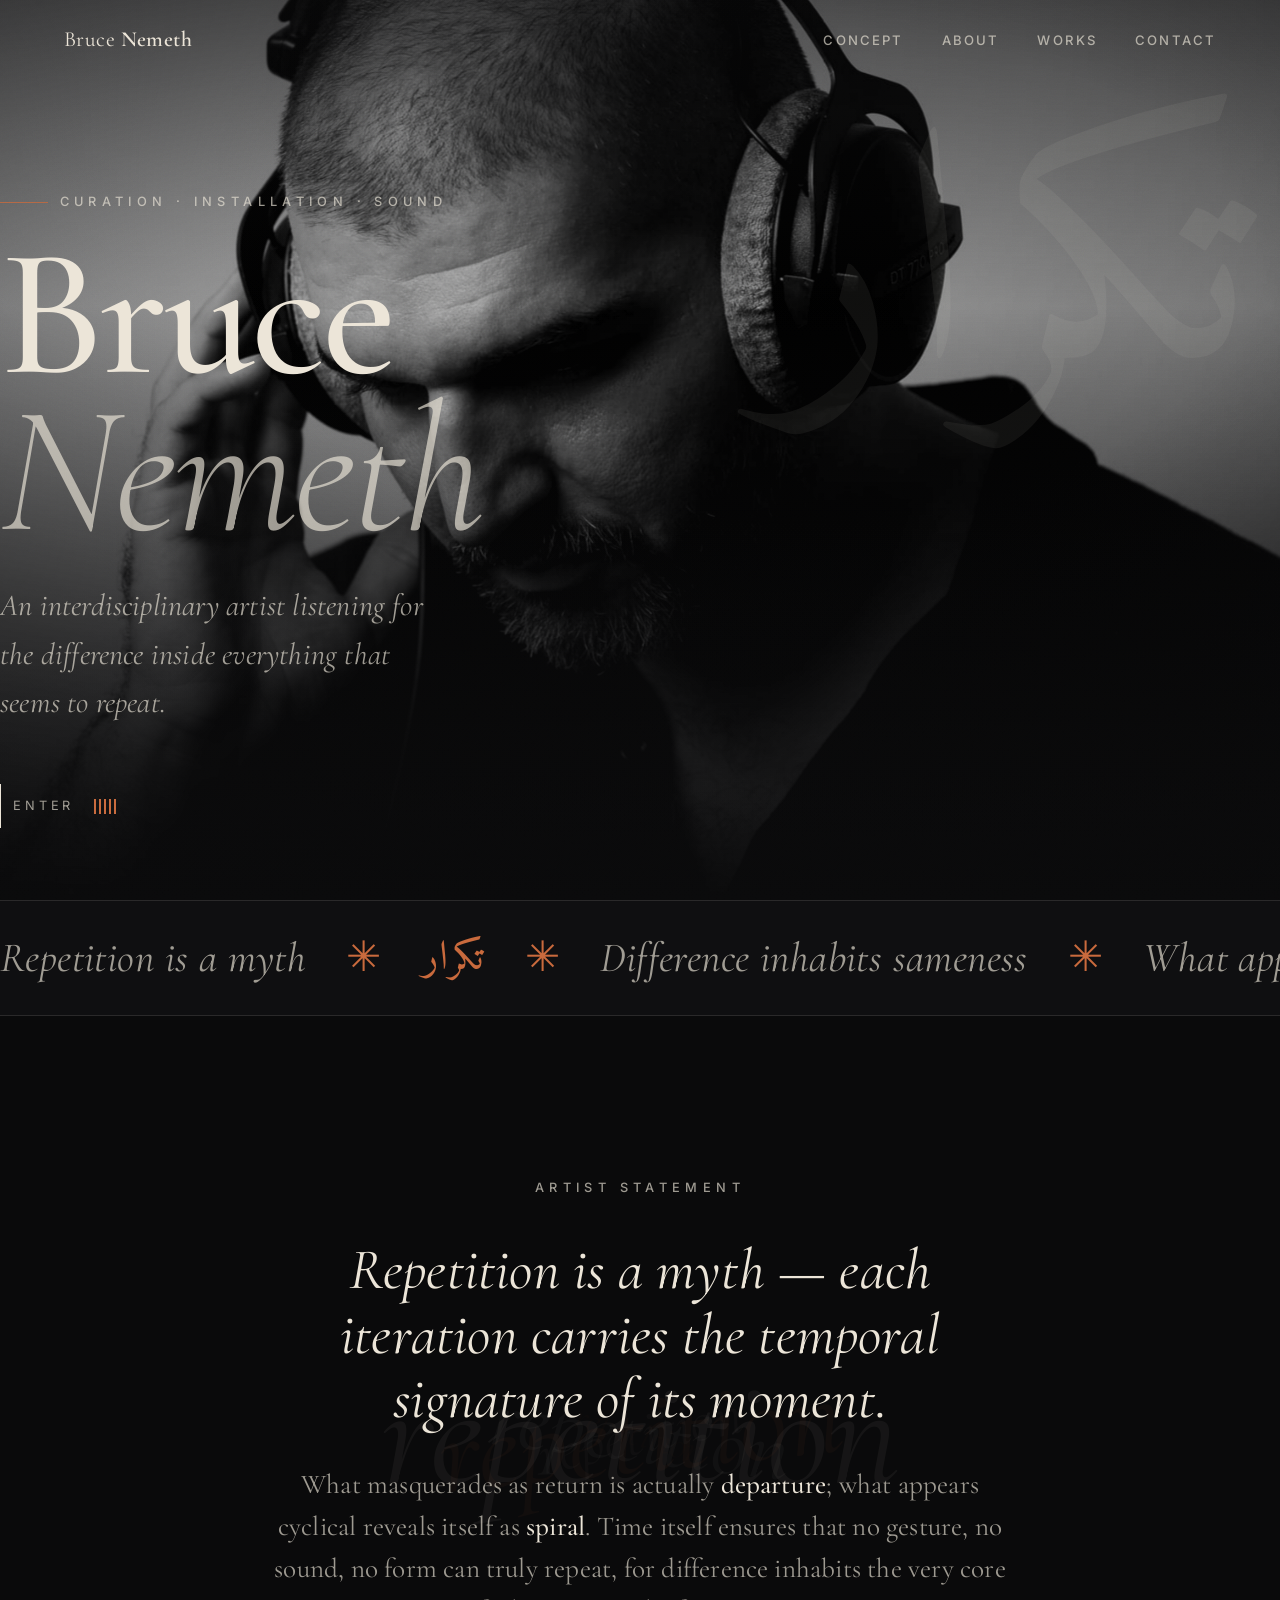
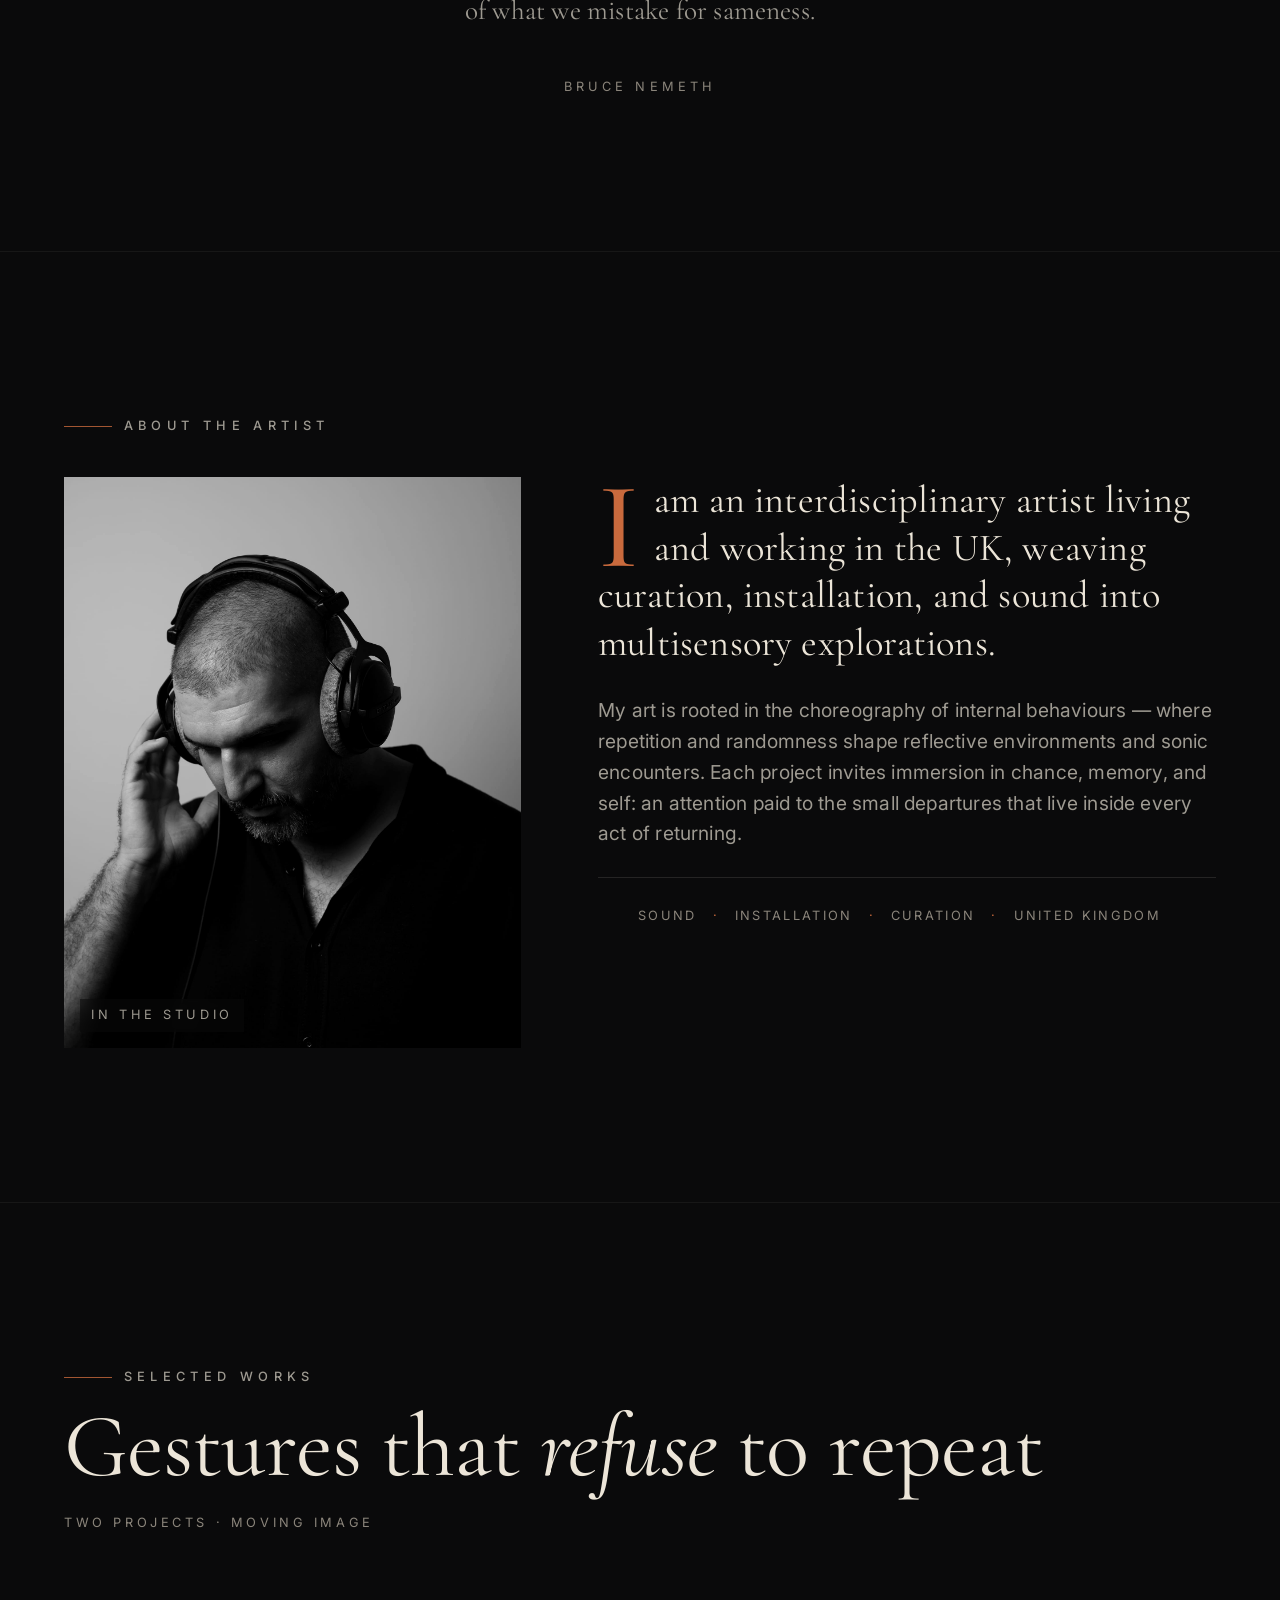
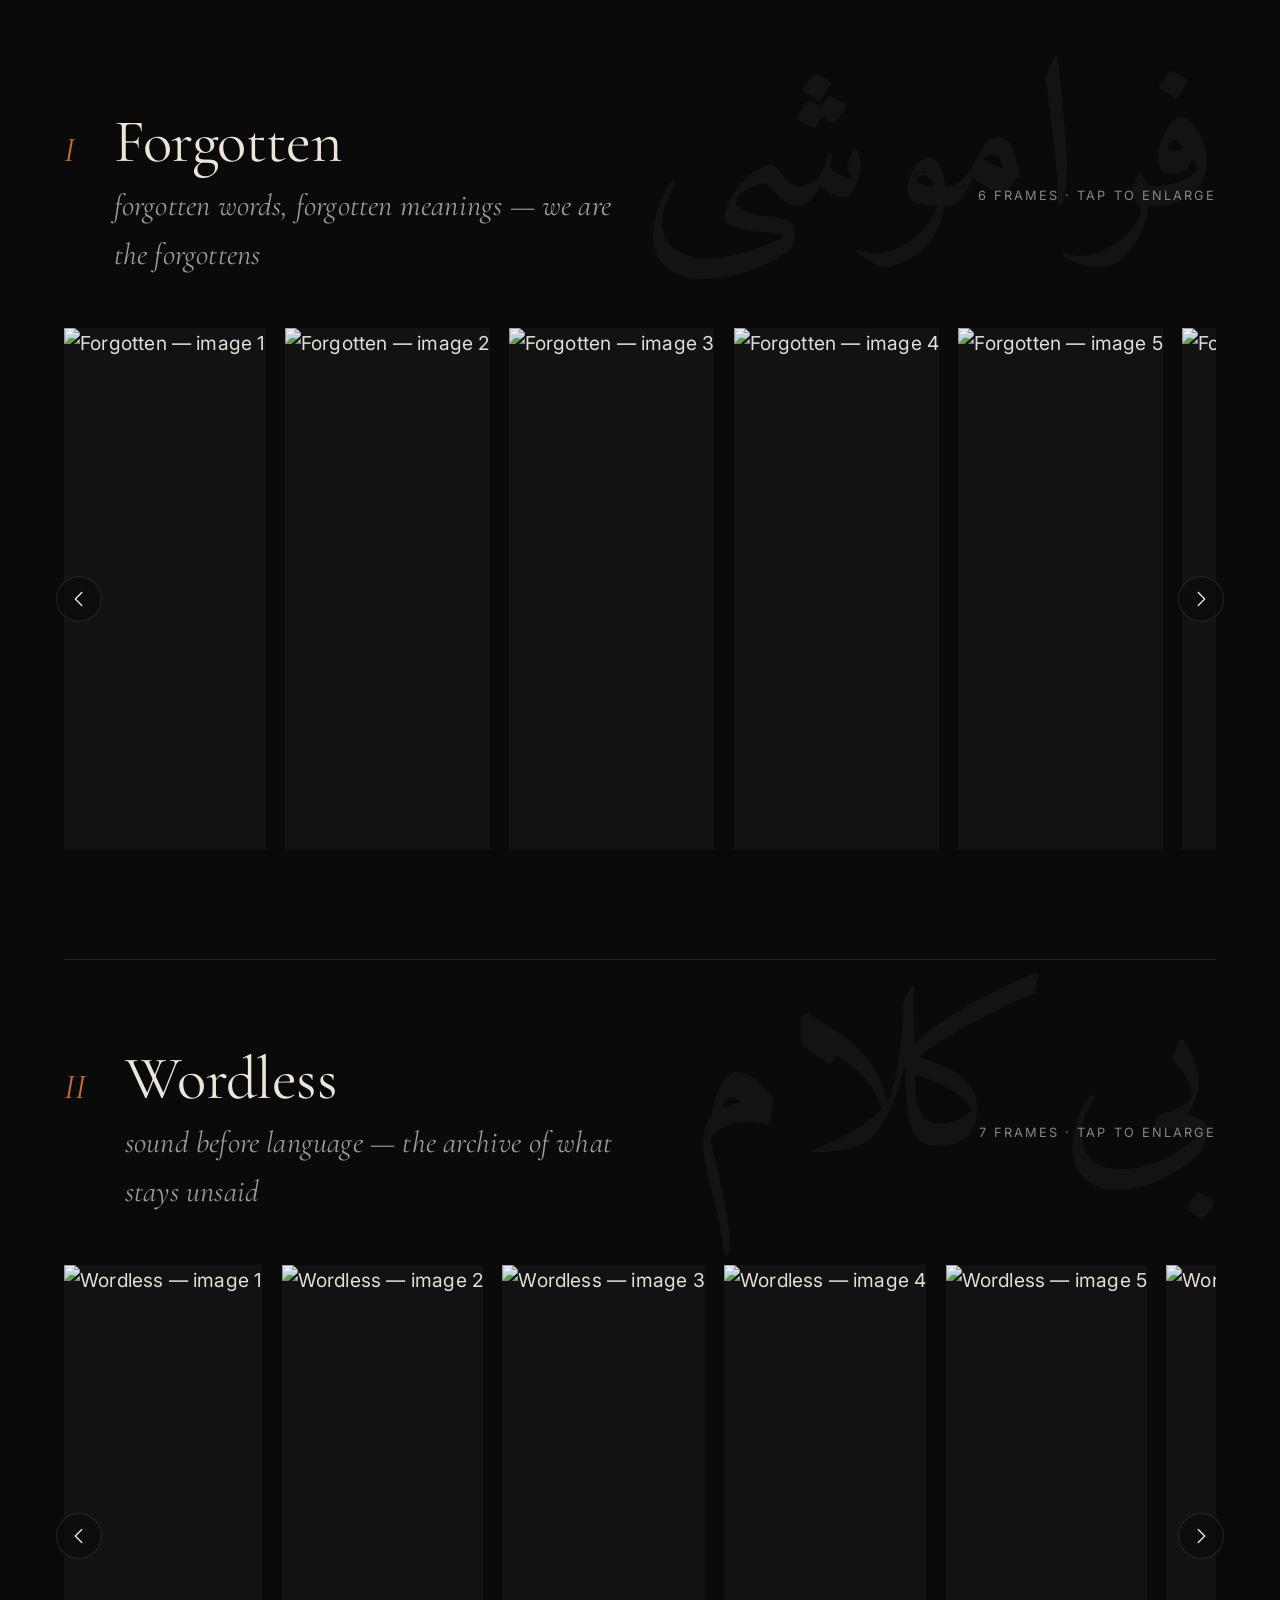
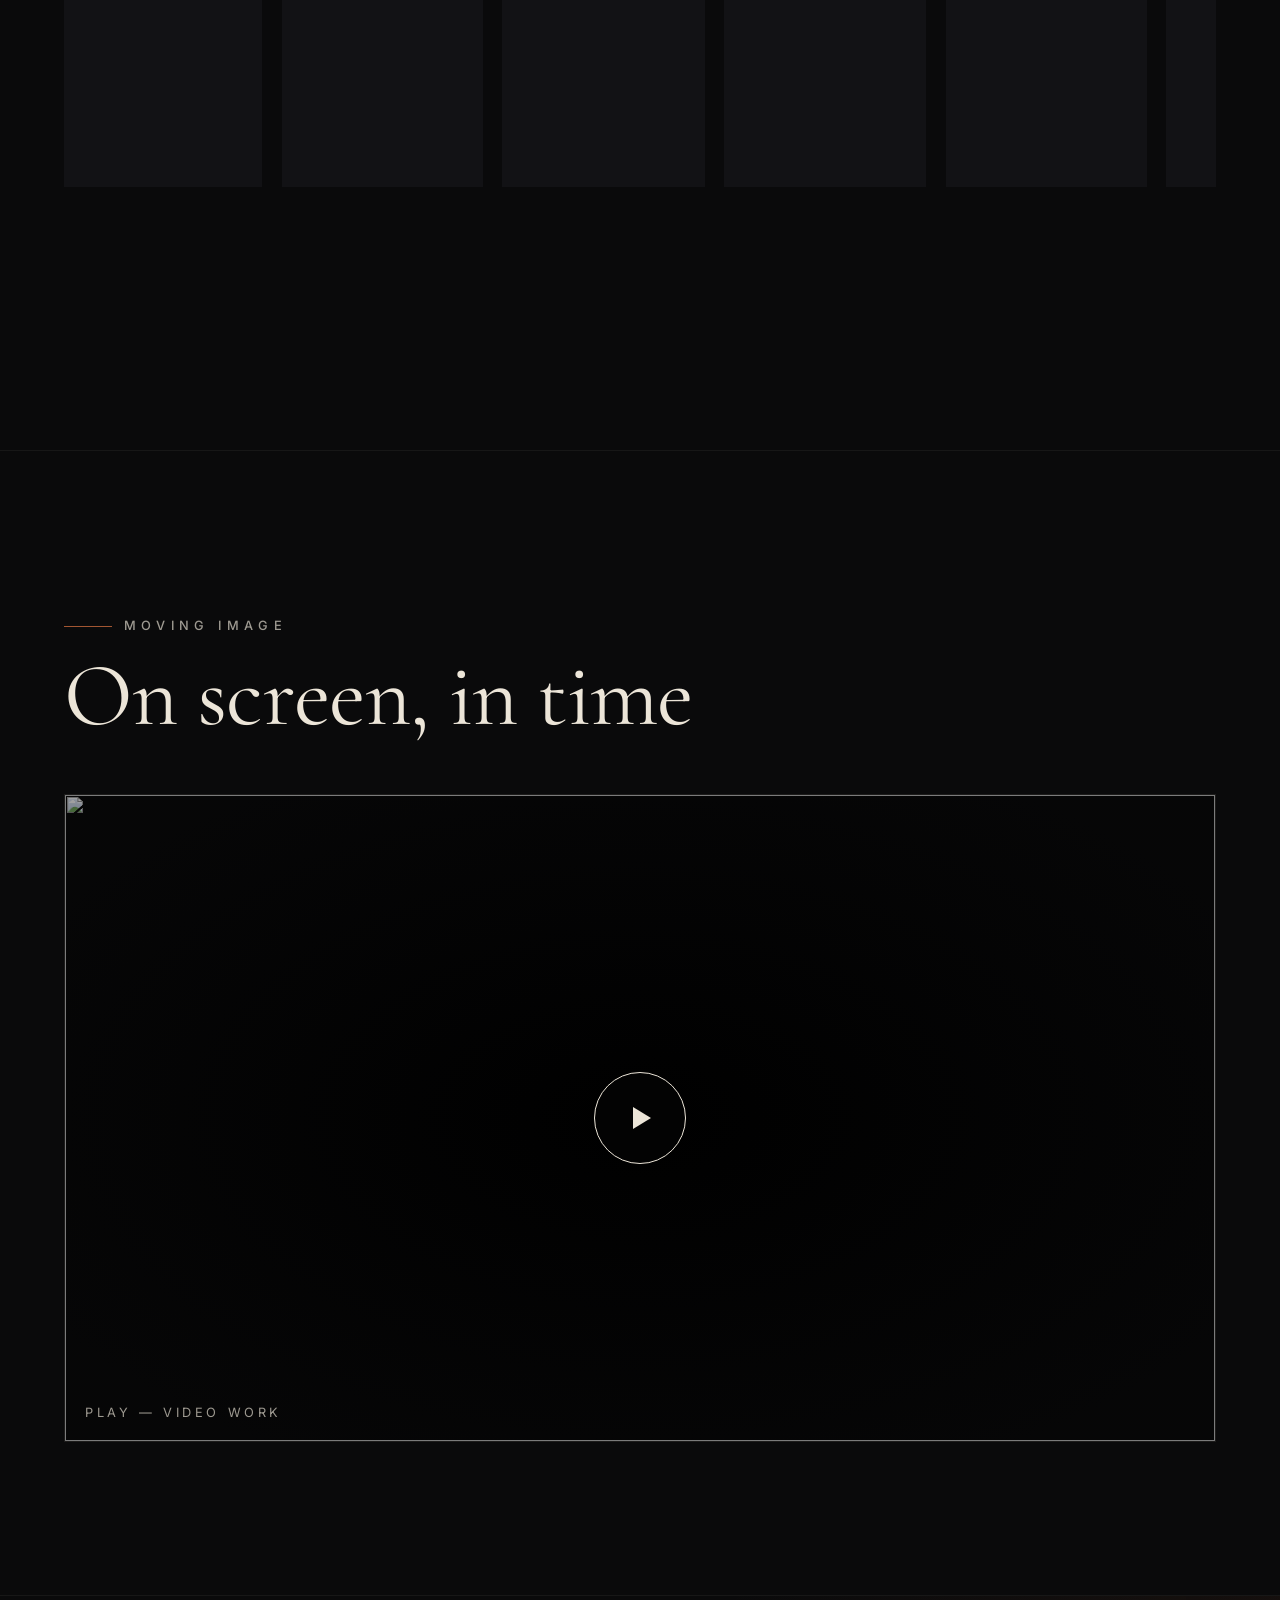
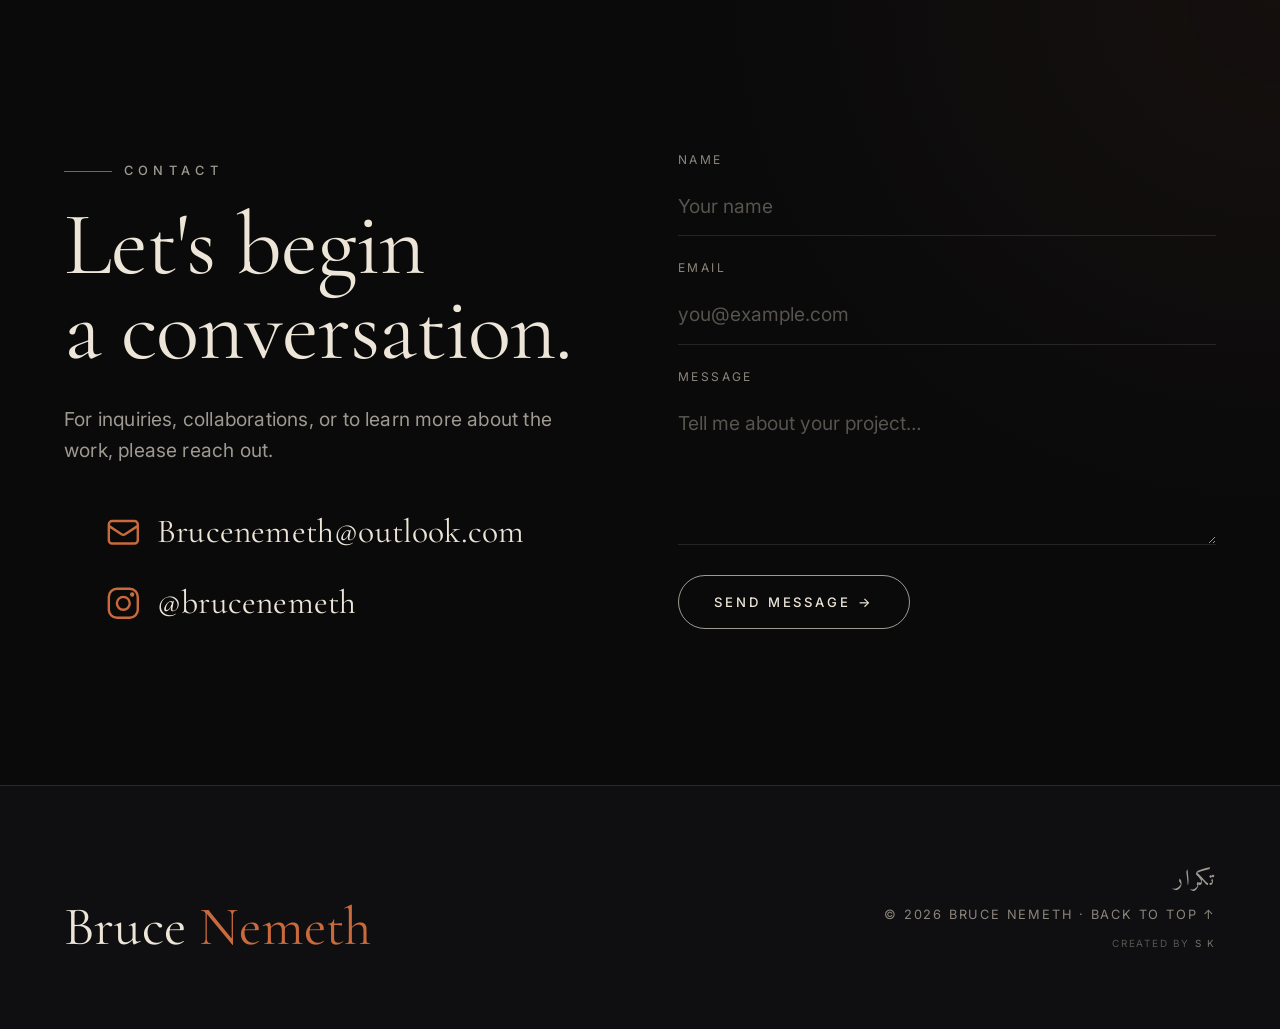
==== commit 367ebda3: "Set contact email, lift hero crop to the face, add small S K credit - Contact email → Brucenemeth@ou" ====
--- a/index.html
+++ b/index.html
@@ -282,12 +282,11 @@
               </p>
               <ul class="contact__links">
                 <li>
-                  <!-- EDIT: update the contact email here (and the mailto:). -->
-                  <a href="mailto:shahin.kiassat90@gmail.com">
+                  <a href="mailto:Brucenemeth@outlook.com">
                     <svg viewBox="0 0 24 24" fill="none" stroke="currentColor" stroke-width="1.5" aria-hidden="true">
                       <path stroke-linecap="round" stroke-linejoin="round" d="M3 8l7.89 5.26a2 2 0 002.22 0L21 8M5 19h14a2 2 0 002-2V7a2 2 0 00-2-2H5a2 2 0 00-2 2v10a2 2 0 002 2z" />
                     </svg>
-                    shahin.kiassat90@gmail.com
+                    Brucenemeth@outlook.com
                   </a>
                 </li>
                 <li>
@@ -348,6 +347,9 @@
           <span class="footer__glyph" lang="fa" dir="rtl">تکرار</span>
           &copy; <span id="current-year"></span> Bruce Nemeth ·
           <a href="#hero">Back to top ↑</a>
+          <span class="footer__credit">
+            Created by <a href="mailto:shaahin69@gmail.com">S&nbsp;K</a>
+          </span>
         </div>
       </div>
     </footer>
--- a/css/styles.css
+++ b/css/styles.css
@@ -364,7 +364,7 @@
   width: 100%;
   height: 100%;
   object-fit: cover;
-  object-position: 50% 22%;
+  object-position: 50% 44%; /* lifted toward the face, off the top of the head */
   filter: grayscale(1) contrast(1.06) brightness(0.92);
   will-change: transform;
 }
@@ -987,6 +987,15 @@
 .footer__name span { color: var(--ember); }
 .footer__meta { text-align: right; font-size: 0.8rem; letter-spacing: 0.14em; text-transform: uppercase; color: var(--muted); }
 .footer__meta a:hover { color: var(--bone); }
+.footer__credit {
+  display: block;
+  margin-top: 0.7rem;
+  font-size: 0.62rem;
+  letter-spacing: 0.18em;
+  color: rgba(139, 133, 123, 0.6);
+}
+.footer__credit a { color: rgba(139, 133, 123, 0.85); }
+.footer__credit a:hover { color: var(--ember); }
 .footer__glyph {
   font-family: var(--arab);
   font-size: 1.4rem;
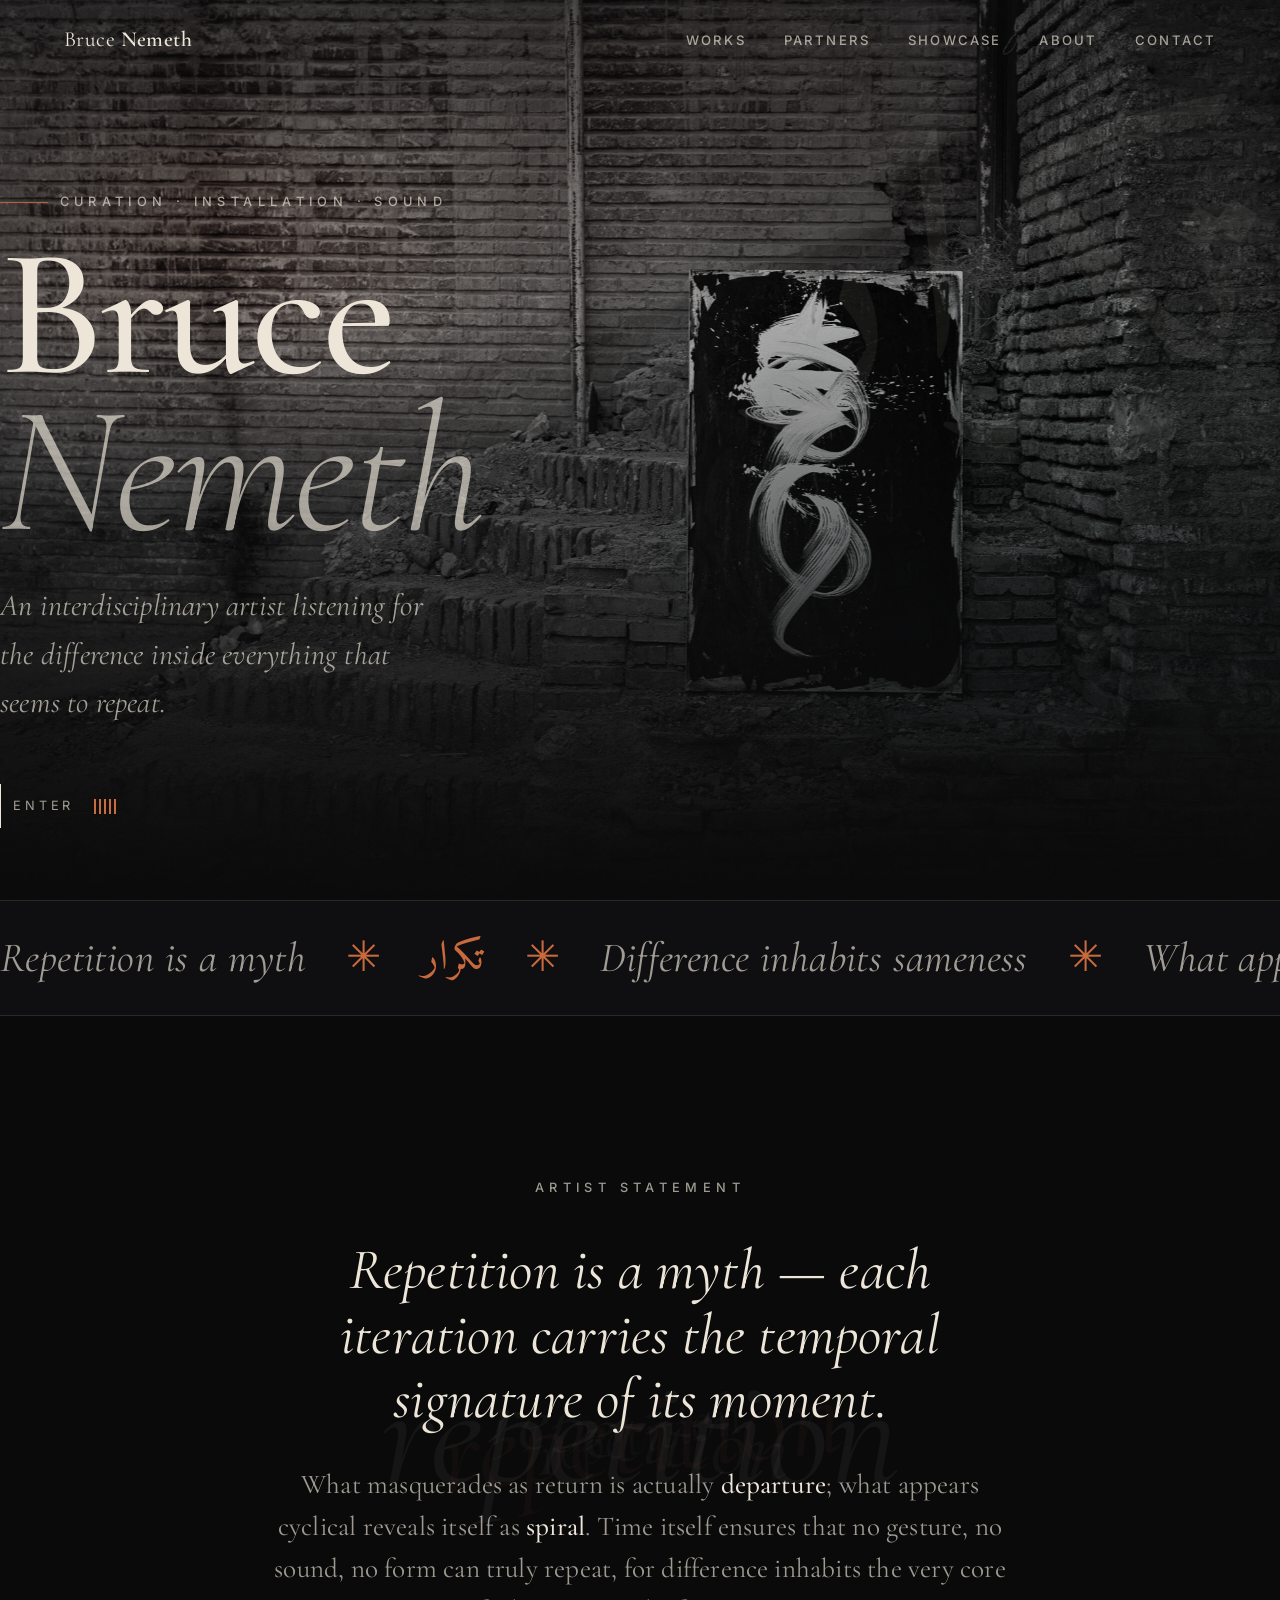
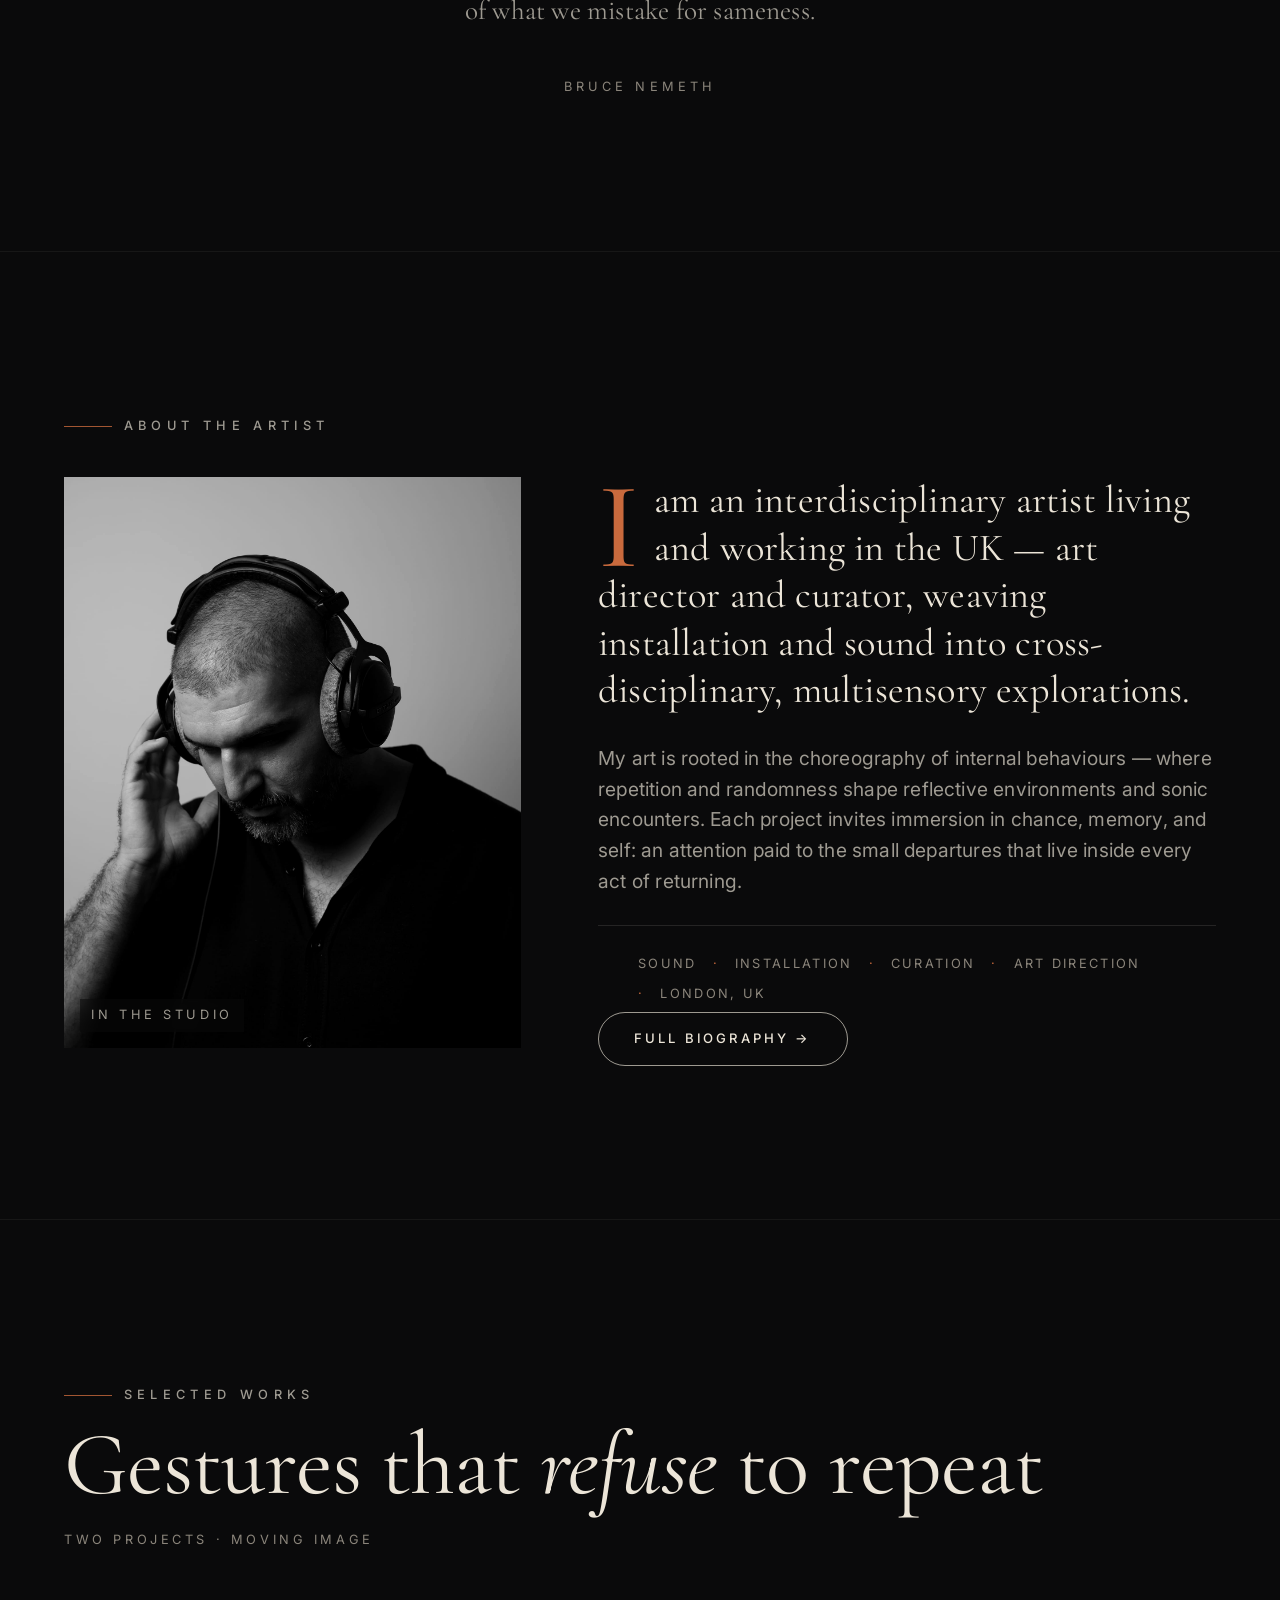
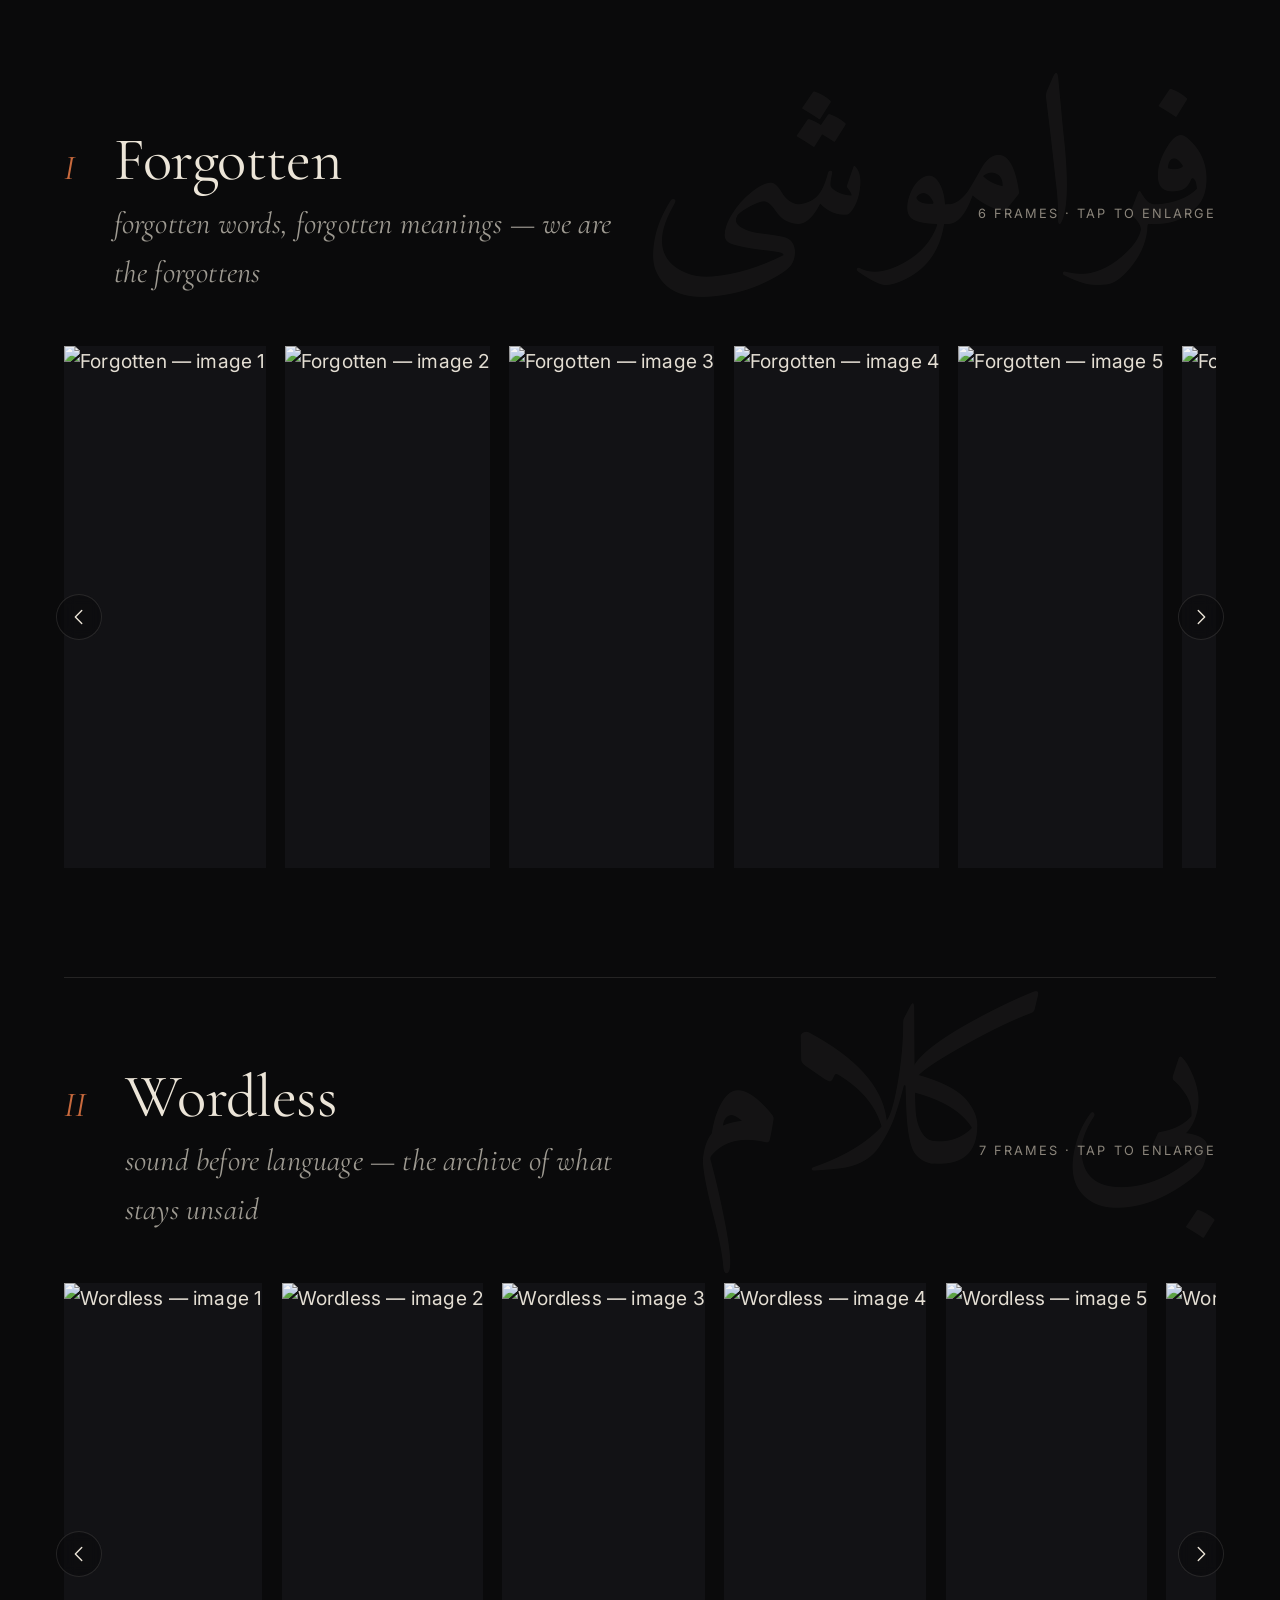
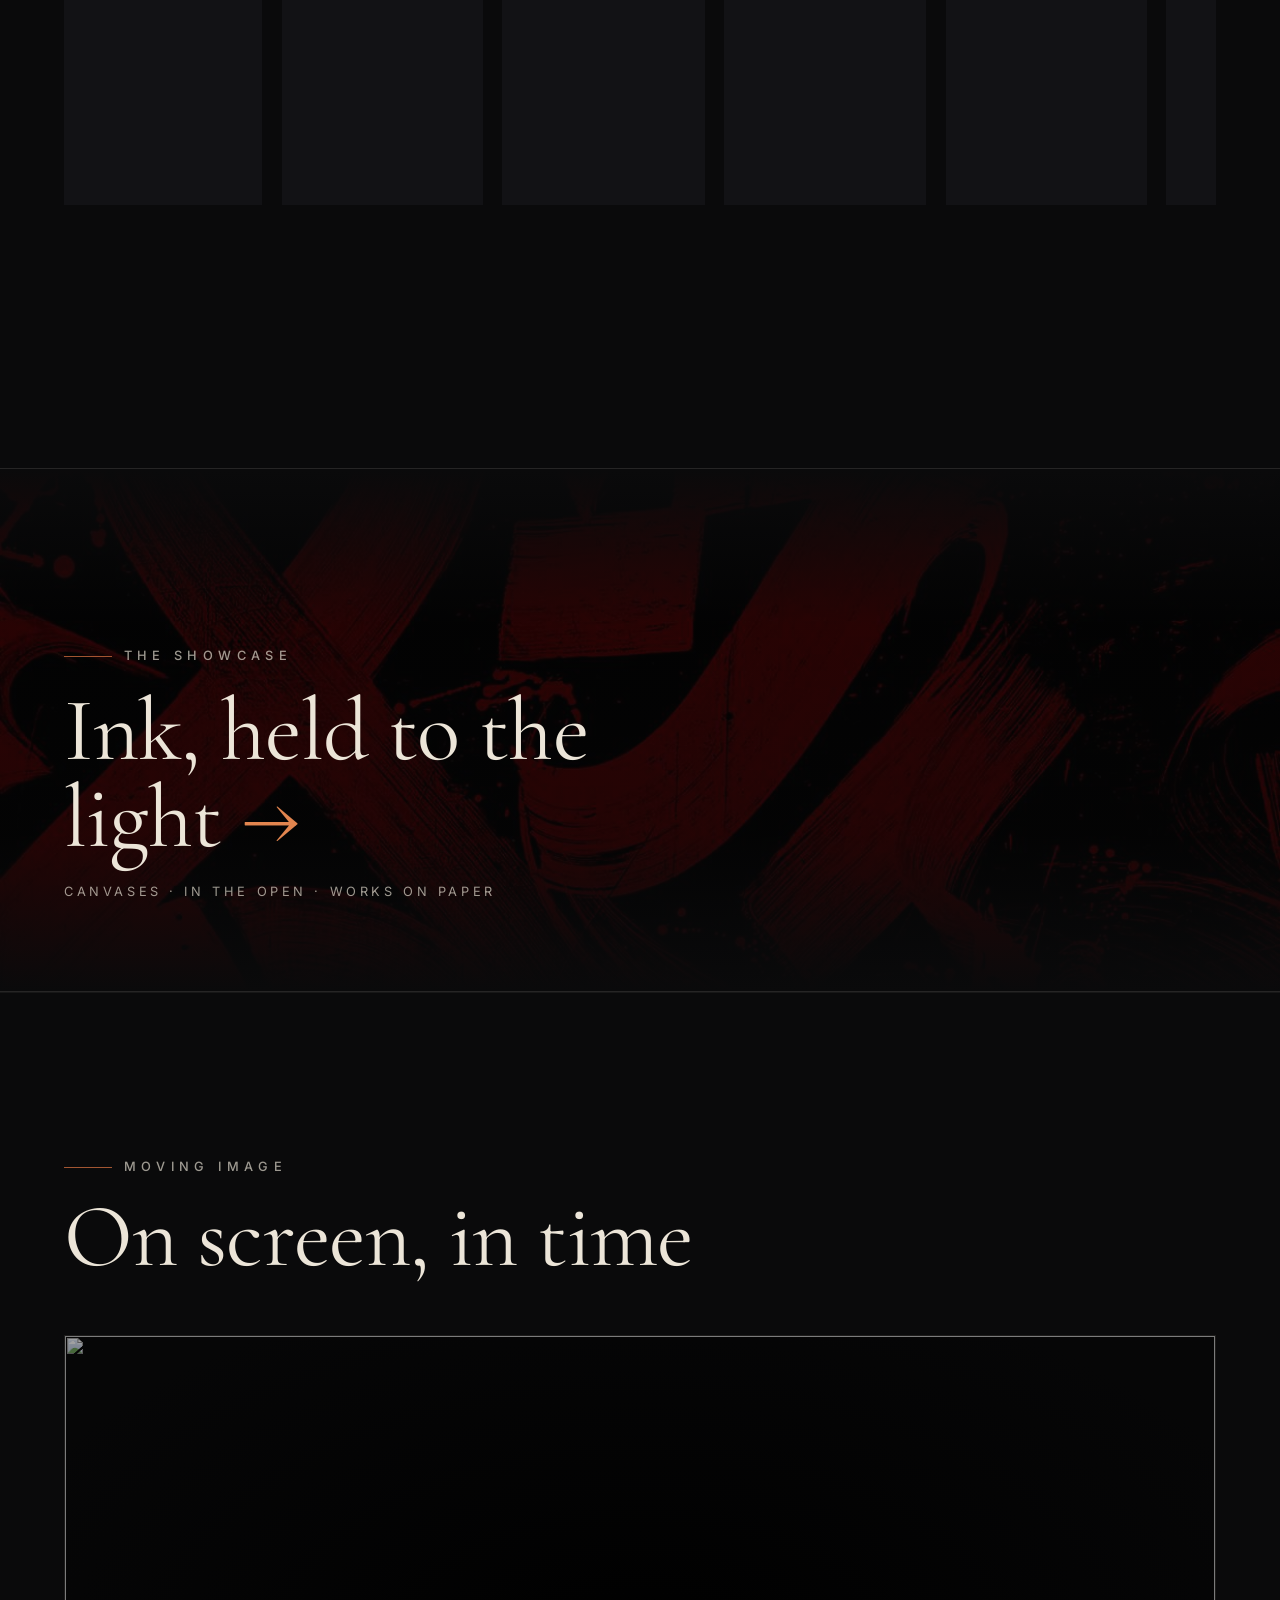
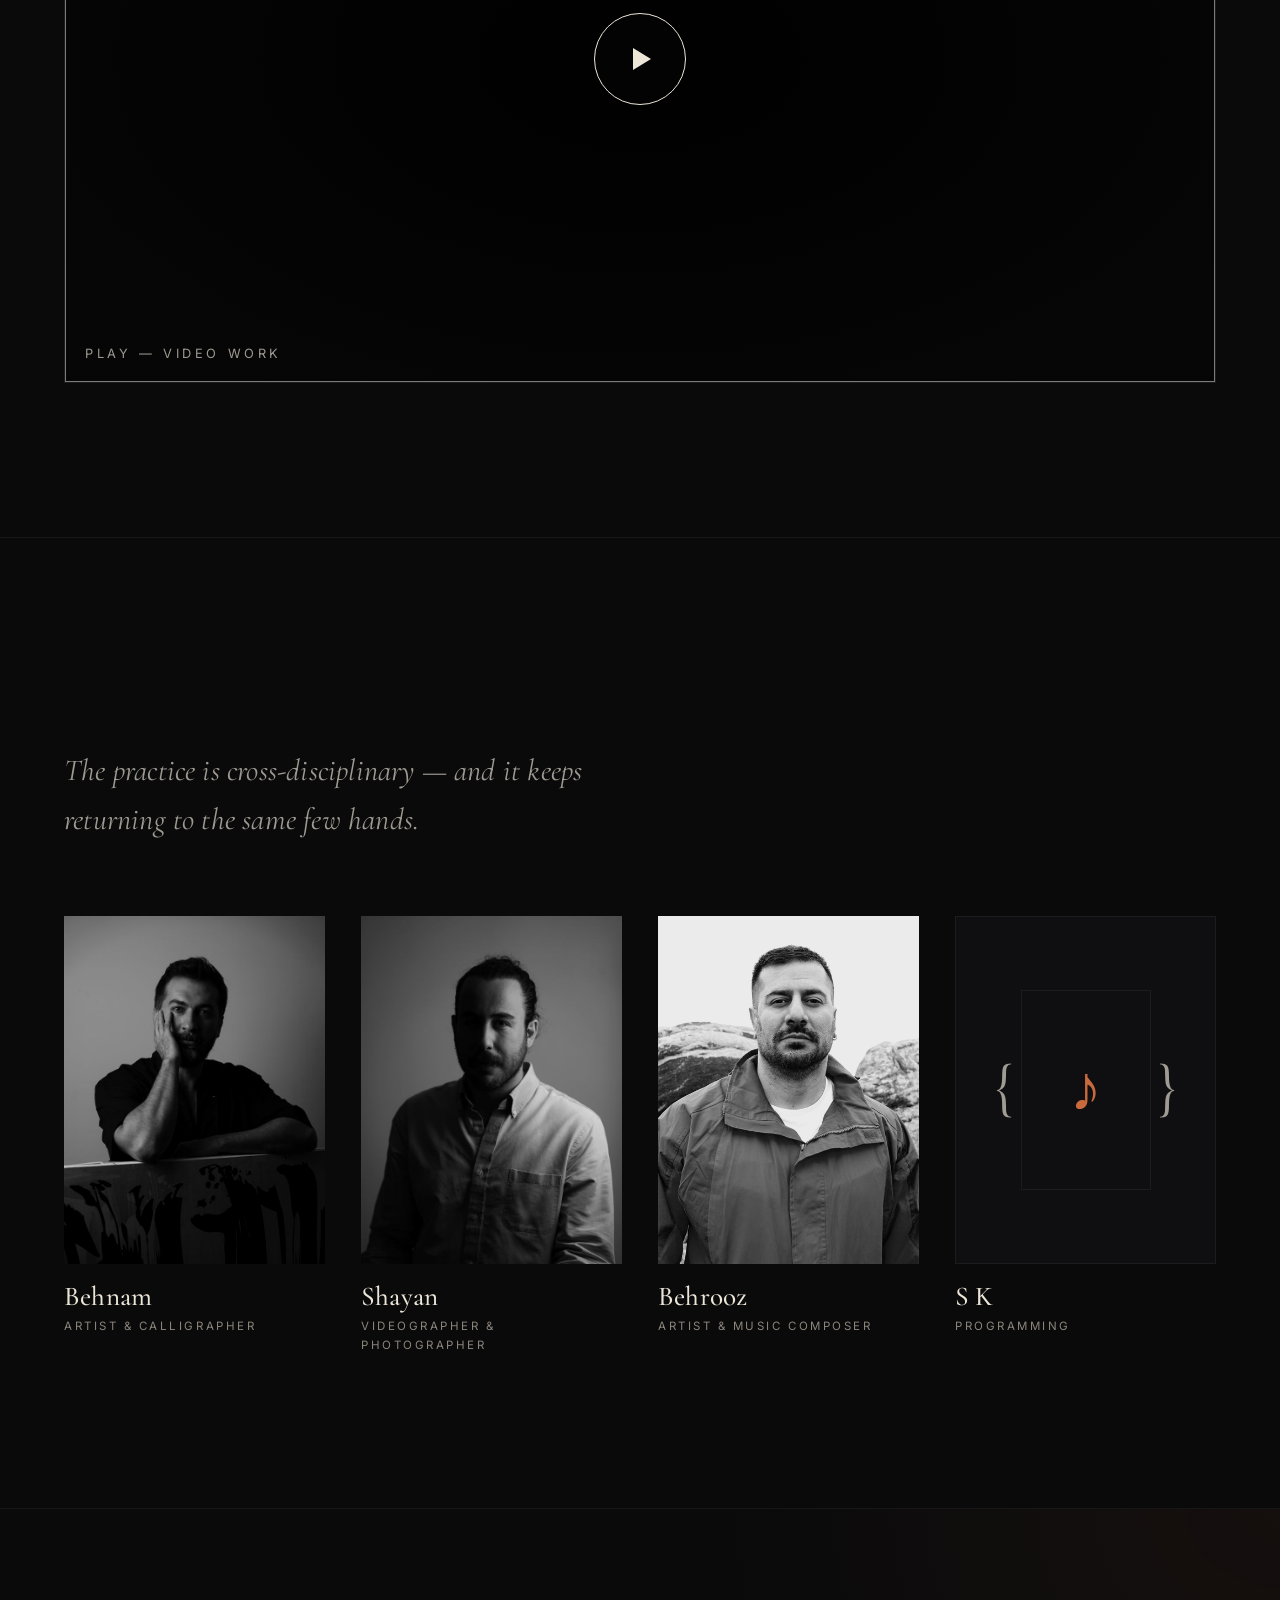
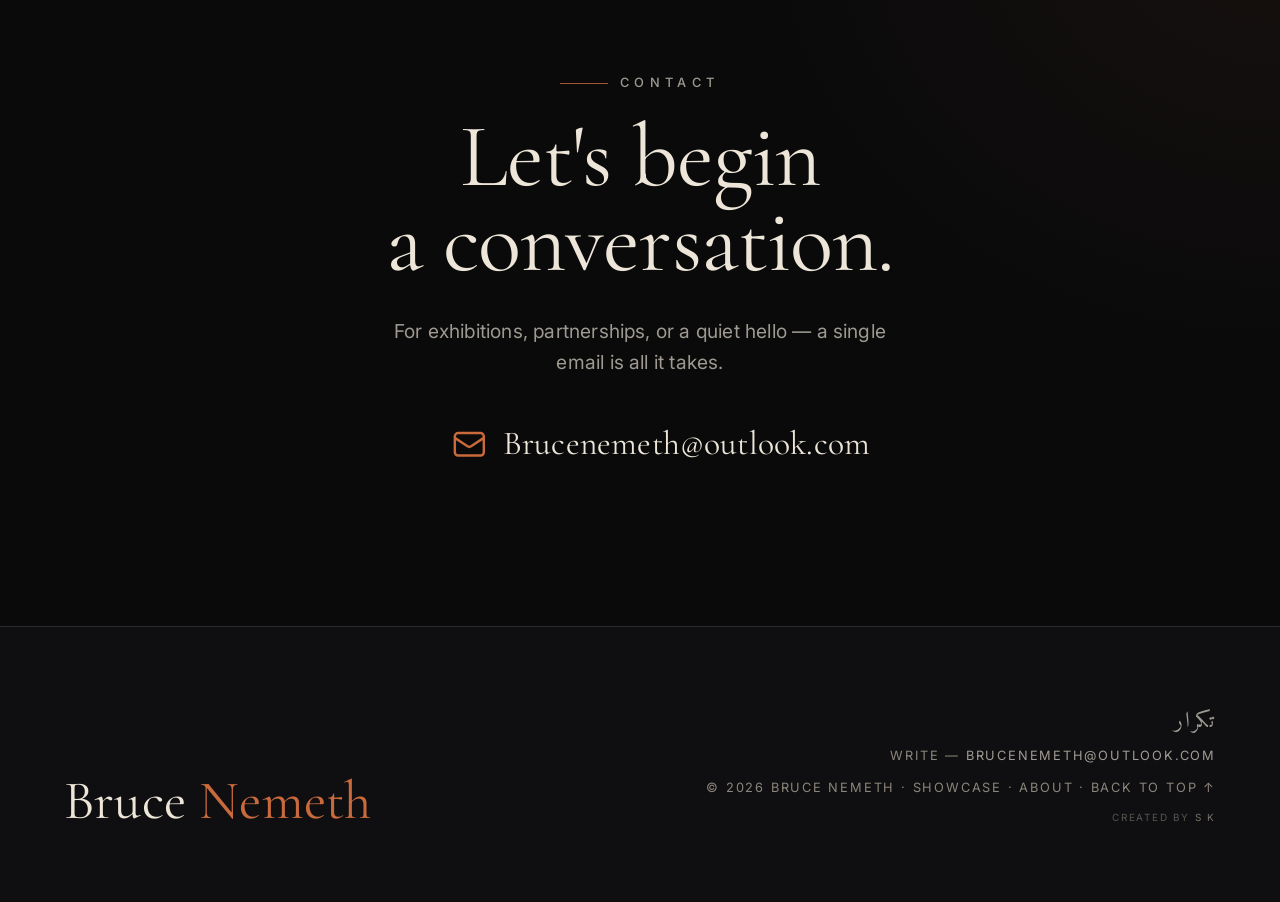
==== commit 664112fd: "Rework site around the new content: showcase gallery, about page, hero slideshow - showcase.html: th" ====
--- a/index.html
+++ b/index.html
@@ -8,7 +8,7 @@
     <!-- SEO -->
     <meta
       name="description"
-      content="Bruce Nemeth is an interdisciplinary artist living and working in the UK — curation, installation, and sound woven into multisensory explorations of repetition, memory, and self."
+      content="Bruce Nemeth is an interdisciplinary artist living and working in the UK — curation, installation, and sound woven into cross-disciplinary, multisensory explorations of repetition, memory, and self."
     />
     <meta name="author" content="Bruce Nemeth" />
     <meta name="theme-color" content="#0a0a0b" />
@@ -21,14 +21,14 @@
       property="og:description"
       content="Curation, installation, and sound — multisensory explorations of repetition, memory, and self."
     />
-    <meta property="og:image" content="images/bruce-main.JPG" />
+    <meta property="og:image" content="images/hero/hero-steps.jpg" />
     <meta name="twitter:card" content="summary_large_image" />
     <meta name="twitter:title" content="Bruce Nemeth — Interdisciplinary Artist" />
     <meta
       name="twitter:description"
       content="Curation, installation, and sound — multisensory explorations of repetition, memory, and self."
     />
-    <meta name="twitter:image" content="images/bruce-main.JPG" />
+    <meta name="twitter:image" content="images/hero/hero-steps.jpg" />
 
     <!-- Enable progressive-enhancement styles (scroll reveals) before first paint. -->
     <script>
@@ -38,8 +38,8 @@
     <!-- Favicon -->
     <link rel="icon" href="favicon.svg" type="image/svg+xml" />
 
-    <!-- Preload the hero image for a fast first paint -->
-    <link rel="preload" as="image" href="images/bruce-main.JPG" fetchpriority="high" />
+    <!-- Preload the first hero frame for a fast first paint -->
+    <link rel="preload" as="image" href="images/hero/hero-steps.jpg" fetchpriority="high" />
 
     <!-- Fonts: one request, only the weights used. Amiri (Arabic subset only)
          renders the Persian glyphs; Cormorant is the display serif; Inter the UI. -->
@@ -72,9 +72,10 @@
         <a href="#hero" class="nav__brand">Bruce&nbsp;<b>Nemeth</b></a>
 
         <nav class="nav__links">
-          <a href="#statement" class="nav__link" data-nav>Concept</a>
-          <a href="#about" class="nav__link" data-nav>About</a>
           <a href="#works" class="nav__link" data-nav>Works</a>
+          <a href="#partners" class="nav__link" data-nav>Partners</a>
+          <a href="showcase.html" class="nav__link">Showcase</a>
+          <a href="about.html" class="nav__link">About</a>
           <a href="#contact" class="nav__link" data-nav>Contact</a>
         </nav>
 
@@ -91,9 +92,10 @@
 
       <div class="nav__mobile" id="nav-mobile">
         <ul>
-          <li><a href="#statement">Concept</a></li>
-          <li><a href="#about">About</a></li>
           <li><a href="#works">Works</a></li>
+          <li><a href="#partners">Partners</a></li>
+          <li><a href="showcase.html">Showcase</a></li>
+          <li><a href="about.html">About</a></li>
           <li><a href="#contact">Contact</a></li>
         </ul>
       </div>
@@ -102,16 +104,48 @@
     <main>
       <!-- ================= Hero ================= -->
       <section class="hero" id="hero">
-        <div class="hero__media">
-          <img
-            src="images/bruce-main.JPG"
-            alt="Bruce Nemeth, in headphones, listening — a portrait in shadow"
-            width="1600"
-            height="2400"
+        <!-- Slideshow of the works: frames surface through a noise dissolve
+             (js/hero.js). No controls by design — it is a room, not a widget. -->
+        <div class="hero__media" id="hero-slides" data-slideshow data-parallax>
+          <img
+            class="is-active"
+            src="images/hero/hero-steps.jpg"
+            alt="A black canvas with a single white gesture, resting on the ruined brick steps of an old house"
+            width="2200"
+            height="1467"
             fetchpriority="high"
-            data-parallax
-          />
-        </div>
+          />
+          <img
+            data-src="images/hero/hero-red.jpg"
+            alt="Red brushstrokes sweeping down a dark canvas"
+            width="1467"
+            height="2200"
+            loading="lazy"
+          />
+          <img
+            data-src="images/hero/hero-niche.jpg"
+            alt="A calligraphic canvas set into a broken window niche, caught in hard sunlight"
+            width="1467"
+            height="2200"
+            loading="lazy"
+          />
+          <img
+            data-src="images/hero/hero-triptych.jpg"
+            alt="Three black-and-white calligraphic canvases hung in a row"
+            width="2200"
+            height="1467"
+            loading="lazy"
+          />
+          <img
+            data-src="images/hero/hero-crimson.jpg"
+            alt="Dense crimson calligraphy on black — a close detail"
+            width="1237"
+            height="2200"
+            loading="lazy"
+          />
+          <canvas class="hero__canvas" aria-hidden="true"></canvas>
+        </div>
+        <div class="hero__wash" aria-hidden="true"></div>
         <div class="hero__scrim" aria-hidden="true"></div>
         <span class="hero__glyph" lang="fa" dir="rtl" aria-hidden="true">تکرار</span>
 
@@ -199,8 +233,9 @@
             <div class="about__body reveal" style="--i: 1">
               <p class="about__lead">
                 <span class="drop">I</span> am an interdisciplinary artist
-                living and working in the UK, weaving curation, installation, and
-                sound into multisensory explorations.
+                living and working in the UK — art director and curator, weaving
+                installation and sound into cross-disciplinary, multisensory
+                explorations.
               </p>
               <p class="about__text">
                 My art is rooted in the choreography of internal behaviours —
@@ -213,8 +248,10 @@
                 <li>Sound</li>
                 <li>Installation</li>
                 <li>Curation</li>
-                <li>United Kingdom</li>
+                <li>Art direction</li>
+                <li>London, UK</li>
               </ul>
+              <a href="about.html" class="btn">Full biography →</a>
             </div>
           </div>
         </div>
@@ -237,6 +274,26 @@
           <div id="works-container"></div>
         </div>
       </section>
+
+      <!-- ================= Showcase tease ================= -->
+      <a class="tease" href="showcase.html" aria-label="Enter the Showcase — the calligraphy gallery">
+        <div class="tease__bg">
+          <img
+            src="images/hero/hero-crimson.jpg"
+            alt=""
+            width="1237"
+            height="2200"
+            loading="lazy"
+            decoding="async"
+          />
+        </div>
+        <div class="tease__scrim" aria-hidden="true"></div>
+        <div class="shell tease__inner">
+          <p class="eyebrow">The Showcase</p>
+          <h2 class="tease__title">Ink, held to the light <span class="go">→</span></h2>
+          <p class="tease__hint">Canvases · In the open · Works on paper</p>
+        </div>
+      </a>
 
       <!-- ================= Moving image (video) ================= -->
       <section class="film" id="film">
@@ -269,71 +326,94 @@
         </div>
       </section>
 
+      <!-- ================= Partners ================= -->
+      <section class="partners" id="partners">
+        <div class="shell">
+          <p class="eyebrow reveal">Partners</p>
+          <p class="partners__intro reveal" style="--i: 1">
+            The practice is cross-disciplinary — and it keeps returning to the
+            same few hands.
+          </p>
+
+          <div class="partners__grid">
+            <div class="partner reveal">
+              <div class="partner__media">
+                <img
+                  src="images/partners/behnam.jpg"
+                  alt="Behnam, leaning against one of his ink-marked canvases"
+                  width="600"
+                  height="900"
+                  loading="lazy"
+                  decoding="async"
+                />
+              </div>
+              <p class="partner__name">Behnam</p>
+              <p class="partner__role">Artist &amp; calligrapher</p>
+            </div>
+
+            <div class="partner reveal" style="--i: 1">
+              <div class="partner__media">
+                <img
+                  src="images/partners/shayan.jpg"
+                  alt="Shayan, in a half-lit studio portrait"
+                  width="600"
+                  height="900"
+                  loading="lazy"
+                  decoding="async"
+                />
+              </div>
+              <p class="partner__name">Shayan</p>
+              <p class="partner__role">Videographer &amp; photographer</p>
+            </div>
+
+            <div class="partner reveal" style="--i: 2">
+              <div class="partner__media">
+                <img
+                  src="images/partners/behrooz.jpg"
+                  alt="Behrooz, standing before weathered rocks in the mist"
+                  width="900"
+                  height="629"
+                  loading="lazy"
+                  decoding="async"
+                  style="object-position: 50% 18%"
+                />
+              </div>
+              <p class="partner__name">Behrooz</p>
+              <p class="partner__role">Artist &amp; music composer</p>
+            </div>
+
+            <!-- S K prefers to stay behind the curtain — a note, held in braces. -->
+            <div class="partner partner--sk reveal" style="--i: 3">
+              <div class="partner__media" role="img" aria-label="No photograph — a musical note wrapped in code braces">
+                <span class="sk-glyph">{&hairsp;<span class="note">♪</span>&hairsp;}</span>
+              </div>
+              <p class="partner__name">S&nbsp;K</p>
+              <p class="partner__role">Programming</p>
+            </div>
+          </div>
+        </div>
+      </section>
+
       <!-- ================= Contact ================= -->
       <section class="contact" id="contact">
         <div class="shell">
-          <div class="contact__grid">
-            <div class="reveal">
-              <p class="eyebrow">Contact</p>
-              <h2 class="contact__title">Let's begin<br />a conversation.</h2>
-              <p class="contact__text">
-                For inquiries, collaborations, or to learn more about the work,
-                please reach out.
-              </p>
-              <ul class="contact__links">
-                <li>
-                  <a href="mailto:Brucenemeth@outlook.com">
-                    <svg viewBox="0 0 24 24" fill="none" stroke="currentColor" stroke-width="1.5" aria-hidden="true">
-                      <path stroke-linecap="round" stroke-linejoin="round" d="M3 8l7.89 5.26a2 2 0 002.22 0L21 8M5 19h14a2 2 0 002-2V7a2 2 0 00-2-2H5a2 2 0 00-2 2v10a2 2 0 002 2z" />
-                    </svg>
-                    Brucenemeth@outlook.com
-                  </a>
-                </li>
-                <li>
-                  <!-- EDIT: replace with the real Instagram handle + URL. -->
-                  <a href="https://instagram.com/brucenemeth" target="_blank" rel="noopener noreferrer">
-                    <svg viewBox="0 0 24 24" fill="none" stroke="currentColor" stroke-width="1.5" aria-hidden="true">
-                      <rect x="3" y="3" width="18" height="18" rx="5" />
-                      <circle cx="12" cy="12" r="4" />
-                      <circle cx="17.5" cy="6.5" r="0.6" fill="currentColor" />
-                    </svg>
-                    @brucenemeth
-                  </a>
-                </li>
-              </ul>
-            </div>
-
-            <div class="reveal" style="--i: 1">
-              <!--
-                EDIT: paste your Formspree form ID into the action below.
-                Get one free at https://formspree.io (New Form → copy the endpoint).
-                Until then the form shows a friendly "not yet configured" note.
-              -->
-              <form
-                id="contact-form"
-                class="form"
-                action="https://formspree.io/f/YOUR_FORM_ID"
-                method="POST"
-                novalidate
-              >
-                <div class="form__field">
-                  <label for="name">Name</label>
-                  <input type="text" id="name" name="name" autocomplete="name" placeholder="Your name" required />
-                </div>
-                <div class="form__field">
-                  <label for="email">Email</label>
-                  <input type="email" id="email" name="email" autocomplete="email" placeholder="you@example.com" required />
-                </div>
-                <div class="form__field">
-                  <label for="message">Message</label>
-                  <textarea id="message" name="message" rows="4" placeholder="Tell me about your project…" required></textarea>
-                </div>
-                <!-- Honeypot: bots fill this, humans don't. -->
-                <input type="text" name="_gotcha" tabindex="-1" autocomplete="off" class="hp" aria-hidden="true" />
-                <button type="submit" id="contact-submit" class="btn">Send message →</button>
-              </form>
-              <div id="form-message" class="form__status" hidden role="status" aria-live="polite"></div>
-            </div>
+          <div class="contact__solo reveal">
+            <p class="eyebrow">Contact</p>
+            <h2 class="contact__title">Let's begin<br />a conversation.</h2>
+            <p class="contact__text">
+              For exhibitions, partnerships, or a quiet hello — a single email
+              is all it takes.
+            </p>
+            <ul class="contact__links">
+              <li>
+                <a href="mailto:Brucenemeth@outlook.com">
+                  <svg viewBox="0 0 24 24" fill="none" stroke="currentColor" stroke-width="1.5" aria-hidden="true">
+                    <path stroke-linecap="round" stroke-linejoin="round" d="M3 8l7.89 5.26a2 2 0 002.22 0L21 8M5 19h14a2 2 0 002-2V7a2 2 0 00-2-2H5a2 2 0 00-2 2v10a2 2 0 002 2z" />
+                  </svg>
+                  Brucenemeth@outlook.com
+                </a>
+              </li>
+            </ul>
           </div>
         </div>
       </section>
@@ -345,7 +425,12 @@
         <p class="footer__name">Bruce&nbsp;<span>Nemeth</span></p>
         <div class="footer__meta">
           <span class="footer__glyph" lang="fa" dir="rtl">تکرار</span>
+          <span class="footer__write">
+            Write — <a href="mailto:Brucenemeth@outlook.com">Brucenemeth@outlook.com</a>
+          </span>
           &copy; <span id="current-year"></span> Bruce Nemeth ·
+          <a href="showcase.html">Showcase</a> ·
+          <a href="about.html">About</a> ·
           <a href="#hero">Back to top ↑</a>
           <span class="footer__credit">
             Created by <a href="mailto:shaahin69@gmail.com">S&nbsp;K</a>
@@ -363,6 +448,7 @@
       defer
     ></script>
     <script src="js/main.js" defer></script>
+    <script src="js/hero.js" defer></script>
     <script src="js/lightbox.js" defer></script>
   </body>
 </html>
--- a/css/styles.css
+++ b/css/styles.css
@@ -359,14 +359,53 @@
   inset: 0;
   z-index: -2;
   overflow: hidden;
-}
+  will-change: transform;
+}
+/* Slideshow: stacked frames of the works. Only .is-active is visible; the
+   canvas paints the noise dissolve on top, then hands over. The long opacity
+   transition doubles as the no-canvas fallback crossfade. */
 .hero__media img {
+  position: absolute;
+  inset: 0;
   width: 100%;
   height: 100%;
   object-fit: cover;
-  object-position: 50% 44%; /* lifted toward the face, off the top of the head */
-  filter: grayscale(1) contrast(1.06) brightness(0.92);
-  will-change: transform;
+  object-position: 50% 44%;
+  opacity: 0;
+  transition: opacity 2.6s var(--ease);
+  filter: contrast(1.04) brightness(0.9) saturate(0.94);
+}
+.hero__media img.is-active { opacity: 1; }
+.hero__canvas {
+  position: absolute;
+  inset: 0;
+  width: 100%;
+  height: 100%;
+  opacity: 0;
+  transition: opacity 0.4s var(--ease);
+  filter: contrast(1.04) brightness(0.9) saturate(0.94);
+  pointer-events: none;
+}
+.hero__canvas.is-showing { opacity: 1; }
+/* Eno wash: a barely-there field of slow color, drifting over the works.
+   One element, transform+filter only — cheap to composite. */
+.hero__wash {
+  position: absolute;
+  inset: -22%;
+  z-index: -1; /* above the frames, below the scrim + copy (DOM order decides) */
+  pointer-events: none;
+  mix-blend-mode: soft-light;
+  opacity: 0.55;
+  background:
+    radial-gradient(42% 38% at 26% 30%, rgba(201, 106, 61, 0.55), transparent 70%),
+    radial-gradient(38% 42% at 74% 62%, rgba(79, 138, 128, 0.45), transparent 70%),
+    radial-gradient(30% 30% at 55% 20%, rgba(226, 133, 79, 0.28), transparent 70%);
+  animation: wash-drift 96s var(--ease) infinite alternate;
+}
+@keyframes wash-drift {
+  0%   { transform: translate3d(-3%, -2%, 0) scale(1)    rotate(0deg);  filter: hue-rotate(0deg); }
+  50%  { transform: translate3d(2%, 3%, 0)   scale(1.08) rotate(3deg);  filter: hue-rotate(-14deg); }
+  100% { transform: translate3d(4%, -3%, 0)  scale(1.02) rotate(-2deg); filter: hue-rotate(10deg); }
 }
 /* Vignette + fade into the obsidian ground so the figure emerges from black */
 .hero__scrim {
@@ -1030,6 +1069,463 @@
   to   { opacity: 1; transform: none; }
 }
 
+/* ---------- 17. Partners --------------------------------------------------- */
+.partners {
+  padding-block: var(--section-y);
+  border-top: 1px solid var(--line-soft);
+}
+.partners__intro {
+  margin-top: 1.5rem;
+  font-family: var(--serif);
+  font-style: italic;
+  font-size: var(--fs-lead);
+  color: var(--bone-dim);
+  max-width: 44ch;
+}
+.partners__grid {
+  display: grid;
+  grid-template-columns: repeat(2, 1fr);
+  gap: clamp(1.25rem, 3vw, 2.25rem);
+  margin-top: clamp(2.5rem, 6vw, 4.5rem);
+}
+@media (min-width: 900px) {
+  .partners__grid { grid-template-columns: repeat(4, 1fr); }
+}
+.partner__media {
+  position: relative;
+  aspect-ratio: 3 / 4;
+  overflow: hidden;
+  background: var(--bg-panel);
+}
+.partner__media img {
+  width: 100%;
+  height: 100%;
+  object-fit: cover;
+  object-position: 50% 22%;
+  filter: grayscale(1) contrast(1.04) brightness(0.92);
+  transition: transform 1.1s var(--ease), filter 0.7s var(--ease);
+}
+.partner:hover .partner__media img {
+  transform: scale(1.035);
+  filter: grayscale(0.75) contrast(1.05) brightness(0.98);
+}
+.partner__name {
+  margin-top: 1.1rem;
+  font-family: var(--serif);
+  font-size: clamp(1.25rem, 1rem + 1vw, 1.7rem);
+  font-weight: 500;
+  line-height: 1.1;
+}
+.partner__role {
+  margin-top: 0.35rem;
+  font-size: 0.72rem;
+  letter-spacing: 0.22em;
+  text-transform: uppercase;
+  color: var(--muted);
+}
+/* S K — no photograph, by choice. A quiet joke: a note, held in braces. */
+.partner--sk .partner__media {
+  display: grid;
+  place-items: center;
+  background: var(--bg-raise);
+  border: 1px solid var(--line-soft);
+}
+.sk-glyph {
+  font-family: var(--serif);
+  font-size: clamp(2.4rem, 2rem + 2.5vw, 4rem);
+  color: var(--bone-dim);
+  user-select: none;
+}
+.sk-glyph .note {
+  display: inline-block;
+  color: var(--ember);
+  transition: transform 0.6s var(--ease);
+}
+.partner--sk:hover .note { transform: rotate(14deg) translateY(-5px); }
+
+/* ---------- 18. Showcase tease (home → showcase.html) ---------------------- */
+.tease {
+  position: relative;
+  display: block;
+  overflow: hidden;
+  border-block: 1px solid var(--line);
+  isolation: isolate;
+}
+.tease__bg {
+  position: absolute;
+  inset: 0;
+  z-index: -2;
+}
+.tease__bg img {
+  width: 100%;
+  height: 100%;
+  object-fit: cover;
+  object-position: 50% 30%;
+  filter: brightness(0.6) saturate(0.95);
+  transition: transform 1.6s var(--ease), filter 1s var(--ease);
+}
+.tease:hover .tease__bg img { transform: scale(1.045); filter: brightness(0.7) saturate(1); }
+.tease__scrim {
+  position: absolute;
+  inset: 0;
+  z-index: -1;
+  background: linear-gradient(180deg, var(--bg) 0%, rgba(10,10,11,0.25) 30%, rgba(10,10,11,0.35) 70%, var(--bg) 100%);
+}
+.tease__inner {
+  min-height: clamp(360px, 58vh, 580px);
+  display: flex;
+  flex-direction: column;
+  justify-content: flex-end;
+  padding-block: clamp(3rem, 7vw, 5.5rem);
+}
+.tease__title {
+  margin-top: 1.25rem;
+  font-size: var(--fs-h2);
+  font-weight: 400;
+  line-height: 0.98;
+  max-width: 14ch;
+}
+.tease__title .go {
+  display: inline-block;
+  color: var(--ember-lit);
+  transition: transform 0.5s var(--ease);
+}
+.tease:hover .tease__title .go { transform: translateX(0.35em); }
+.tease__hint {
+  margin-top: 1.25rem;
+  font-size: var(--fs-eyebrow);
+  letter-spacing: 0.28em;
+  text-transform: uppercase;
+  color: var(--bone-dim);
+}
+
+/* ---------- 19. Page hero (subpages) --------------------------------------- */
+.page-hero {
+  position: relative;
+  overflow: hidden;
+  isolation: isolate;
+  padding-top: clamp(8.5rem, 20vh, 13rem);
+  padding-bottom: clamp(3rem, 8vh, 6rem);
+}
+.page-hero .hero__wash { z-index: -1; opacity: 0.4; }
+.page-hero__glyph {
+  position: absolute;
+  z-index: -1;
+  right: clamp(-1rem, 2vw, 4rem);
+  top: 8%;
+  font-family: var(--arab);
+  font-size: clamp(6rem, 20vw, 17rem);
+  line-height: 0.8;
+  color: var(--bone);
+  opacity: 0.05;
+  pointer-events: none;
+  user-select: none;
+}
+.page-hero__title {
+  margin-top: 1.5rem;
+  font-size: clamp(2.8rem, 1.6rem + 6vw, 6.5rem);
+  font-weight: 400;
+  line-height: 0.95;
+  letter-spacing: -0.015em;
+  text-wrap: balance;
+}
+.page-hero__intro {
+  margin-top: clamp(1.5rem, 3vw, 2.25rem);
+  font-family: var(--serif);
+  font-size: var(--fs-lead);
+  line-height: 1.45;
+  color: var(--bone-dim);
+  max-width: 56ch;
+}
+.page-hero__intro b { color: var(--bone); font-weight: 500; }
+
+/* ---------- 20. Showcase rooms --------------------------------------------- */
+.room {
+  position: relative;
+  padding-block: clamp(4rem, 9vw, 7.5rem);
+  border-top: 1px solid var(--line-soft);
+}
+.room__head { max-width: 62rem; margin-bottom: clamp(2.5rem, 6vw, 4.5rem); }
+.room__index {
+  font-family: var(--serif);
+  font-style: italic;
+  font-size: clamp(1.3rem, 2.5vw, 2rem);
+  color: var(--ember);
+  margin-right: 1rem;
+}
+.room__title {
+  display: inline;
+  font-size: var(--fs-h3);
+  font-weight: 400;
+  line-height: 0.95;
+}
+.room__intro {
+  margin-top: 1.5rem;
+  font-family: var(--serif);
+  font-size: clamp(1.15rem, 1rem + 0.8vw, 1.5rem);
+  line-height: 1.55;
+  color: var(--bone-dim);
+  max-width: 58ch;
+}
+
+/* The wall: a quiet masonry hang. Reuses .gallery/.gallery-item so the
+   existing lightbox delegation keeps working; overrides the filmstrip look. */
+.gallery.wall {
+  display: block;
+  overflow: visible;
+  scroll-snap-type: none;
+  padding-bottom: 0;
+  columns: 1;
+  column-gap: clamp(1.25rem, 3vw, 2.25rem);
+}
+@media (min-width: 640px)  { .gallery.wall { columns: 2; } }
+@media (min-width: 1080px) { .gallery.wall.wall--3 { columns: 3; } }
+.wall .gallery-item {
+  display: block;
+  width: 100%;
+  height: auto;
+  margin: 0 0 clamp(1.75rem, 4vw, 3rem);
+  break-inside: avoid;
+  background: none;
+}
+.wall .gallery-item img {
+  width: 100%;
+  height: auto;
+  background: var(--bg-panel);
+  filter: contrast(1.01);
+}
+.wall .gallery-item:hover img,
+.wall .gallery-item:focus-visible img { transform: scale(1.015); filter: contrast(1.03); }
+.work__label {
+  display: flex;
+  justify-content: space-between;
+  align-items: baseline;
+  gap: 1.5rem;
+  padding-top: 0.85rem;
+  font-size: 0.72rem;
+  letter-spacing: 0.18em;
+  text-transform: uppercase;
+  color: var(--muted);
+}
+.work__label b { font-weight: 500; color: var(--bone-dim); }
+.work__label span { white-space: nowrap; }
+
+/* Interlude: one work, floor to ceiling, and a line of text. */
+.interlude {
+  position: relative;
+  min-height: clamp(420px, 82vh, 760px);
+  overflow: hidden;
+  isolation: isolate;
+  display: grid;
+  place-items: center;
+  border-block: 1px solid var(--line-soft);
+}
+.interlude > img {
+  position: absolute;
+  inset: 0;
+  z-index: -2;
+  width: 100%;
+  height: 100%;
+  object-fit: cover;
+  filter: brightness(0.82);
+}
+.interlude::after {
+  content: "";
+  position: absolute;
+  inset: 0;
+  z-index: -1;
+  background: linear-gradient(180deg, var(--bg) 0%, transparent 22%, transparent 78%, var(--bg) 100%);
+}
+.interlude__quote {
+  font-family: var(--serif);
+  font-style: italic;
+  font-size: clamp(1.5rem, 1rem + 2.4vw, 2.8rem);
+  line-height: 1.3;
+  color: var(--bone);
+  text-align: center;
+  max-width: 26ch;
+  padding: 2rem var(--gutter);
+  text-shadow: 0 2px 26px rgba(0, 0, 0, 0.55);
+}
+
+/* Project notes — museum wall text */
+.notes { padding-block: clamp(4rem, 9vw, 7.5rem); border-top: 1px solid var(--line-soft); }
+.notes__grid {
+  display: grid;
+  gap: clamp(1.5rem, 3vw, 2.5rem);
+  margin-top: clamp(2.5rem, 5vw, 4rem);
+}
+@media (min-width: 900px) { .notes__grid { grid-template-columns: 1fr 1fr; } }
+.note {
+  background: var(--bg-raise);
+  border: 1px solid var(--line-soft);
+  padding: clamp(1.75rem, 4vw, 3rem);
+}
+.note__title {
+  font-size: clamp(1.7rem, 1.2rem + 1.6vw, 2.5rem);
+  font-weight: 400;
+}
+.note__where {
+  margin-top: 0.6rem;
+  font-size: 0.74rem;
+  letter-spacing: 0.2em;
+  text-transform: uppercase;
+  color: var(--muted);
+}
+.note__body { margin-top: 1.4rem; color: var(--bone-dim); font-size: 0.98rem; }
+.note__credit {
+  margin-top: 1.6rem;
+  padding-top: 1.1rem;
+  border-top: 1px solid var(--line-soft);
+  font-size: 0.74rem;
+  letter-spacing: 0.16em;
+  text-transform: uppercase;
+  color: var(--muted);
+}
+
+/* ---------- 21. Write (email-only contact band, subpages) ------------------ */
+.write {
+  padding-block: var(--section-y);
+  border-top: 1px solid var(--line-soft);
+  text-align: center;
+  background:
+    radial-gradient(70% 120% at 50% 100%, rgba(201, 106, 61, 0.07), transparent 60%),
+    var(--bg);
+}
+.write .eyebrow { justify-content: center; }
+.write__title {
+  margin-top: 1.25rem;
+  font-size: var(--fs-h3);
+  font-weight: 400;
+  line-height: 1;
+}
+.write__text {
+  margin: 1.5rem auto 2.25rem;
+  color: var(--bone-dim);
+  max-width: 46ch;
+}
+.write__mail {
+  display: inline-block;
+  font-family: var(--serif);
+  font-size: clamp(1.4rem, 1rem + 1.8vw, 2.4rem);
+  color: var(--bone);
+  border-bottom: 1px solid var(--ember);
+  padding-bottom: 0.15em;
+  transition: color 0.3s var(--ease), border-color 0.3s var(--ease);
+}
+.write__mail:hover { color: var(--ember-lit); border-color: var(--ember-lit); }
+
+/* Home contact, simplified to email-only */
+.contact__solo {
+  max-width: 50rem;
+  margin-inline: auto;
+  text-align: center;
+}
+.contact__solo .eyebrow { justify-content: center; }
+.contact__solo .contact__text { margin-inline: auto; }
+.contact__solo .contact__links { justify-items: center; }
+
+/* ---------- 22. About page ------------------------------------------------- */
+.bio {
+  padding-block: var(--section-y);
+  border-top: 1px solid var(--line-soft);
+}
+.bio__grid {
+  display: grid;
+  gap: clamp(2.5rem, 6vw, 5rem);
+  align-items: start;
+}
+@media (min-width: 900px) {
+  .bio__grid { grid-template-columns: 1.15fr 0.85fr; }
+}
+.bio__body > * + * { margin-top: 1.6rem; }
+.bio__lead {
+  font-family: var(--serif);
+  font-size: clamp(1.5rem, 1rem + 2vw, 2.4rem);
+  line-height: 1.24;
+  font-weight: 400;
+}
+.bio__text { color: var(--bone-dim); max-width: var(--measure); }
+.bio__portrait {
+  position: relative;
+  overflow: hidden;
+  background: var(--bg-panel);
+}
+.bio__portrait img { width: 100%; height: auto; filter: contrast(1.03); }
+.bio__portrait figcaption {
+  position: absolute;
+  left: 1rem;
+  bottom: 1rem;
+  font-size: var(--fs-eyebrow);
+  letter-spacing: 0.28em;
+  text-transform: uppercase;
+  color: var(--bone-dim);
+  background: rgba(10, 10, 11, 0.5);
+  backdrop-filter: blur(4px);
+  padding: 0.4rem 0.7rem;
+}
+
+.sect { padding-block: clamp(4rem, 9vw, 7.5rem); border-top: 1px solid var(--line-soft); }
+.sect__head { margin-bottom: clamp(2rem, 5vw, 3.5rem); }
+.sect__head .section-title { margin-top: 1rem; font-size: var(--fs-h3); }
+
+/* Practice pillars */
+.pillars {
+  display: grid;
+  gap: clamp(1.75rem, 4vw, 3rem);
+  grid-template-columns: repeat(auto-fit, minmax(15rem, 1fr));
+}
+.pillar { border-top: 1px solid var(--line); padding-top: 1.3rem; }
+.pillar h3 { font-size: 1.45rem; font-weight: 500; }
+.pillar p { margin-top: 0.7rem; color: var(--bone-dim); font-size: 0.95rem; }
+
+/* Timeline rows */
+.timeline { list-style: none; padding: 0; }
+.timeline li {
+  display: grid;
+  grid-template-columns: clamp(4.5rem, 8vw, 6.5rem) 1fr;
+  gap: clamp(1rem, 3vw, 2.5rem);
+  padding-block: 1.15rem;
+  border-top: 1px solid var(--line-soft);
+}
+.timeline li:first-child { border-top: 0; }
+.timeline .yr {
+  font-family: var(--serif);
+  font-style: italic;
+  color: var(--ember);
+  font-size: 1.1rem;
+  line-height: 1.5;
+}
+.timeline h4 { font-size: 1.25rem; font-weight: 500; line-height: 1.25; }
+.timeline h4 em { font-style: italic; }
+.timeline p { margin-top: 0.3rem; color: var(--muted); font-size: 0.92rem; }
+
+/* Compact two-column fact list (film credits etc.) */
+.credits {
+  list-style: none;
+  padding: 0;
+  columns: 1;
+  column-gap: clamp(2rem, 5vw, 4rem);
+}
+@media (min-width: 760px) { .credits { columns: 2; } }
+.credits li {
+  break-inside: avoid;
+  padding-block: 0.8rem;
+  border-top: 1px solid var(--line-soft);
+  font-size: 0.98rem;
+  color: var(--bone-dim);
+}
+.credits li b { color: var(--bone); font-weight: 500; }
+.credits li span { display: block; font-size: 0.8rem; color: var(--muted); margin-top: 0.15rem; }
+
+/* Footer contact line */
+.footer__write {
+  display: block;
+  margin-bottom: 0.7rem;
+}
+.footer__write a { color: var(--bone-dim); }
+.footer__write a:hover { color: var(--ember-lit); }
+
 /* ---------- 16. Reduced motion & responsive ------------------------------- */
 @media (prefers-reduced-motion: reduce) {
   html { scroll-behavior: auto; }
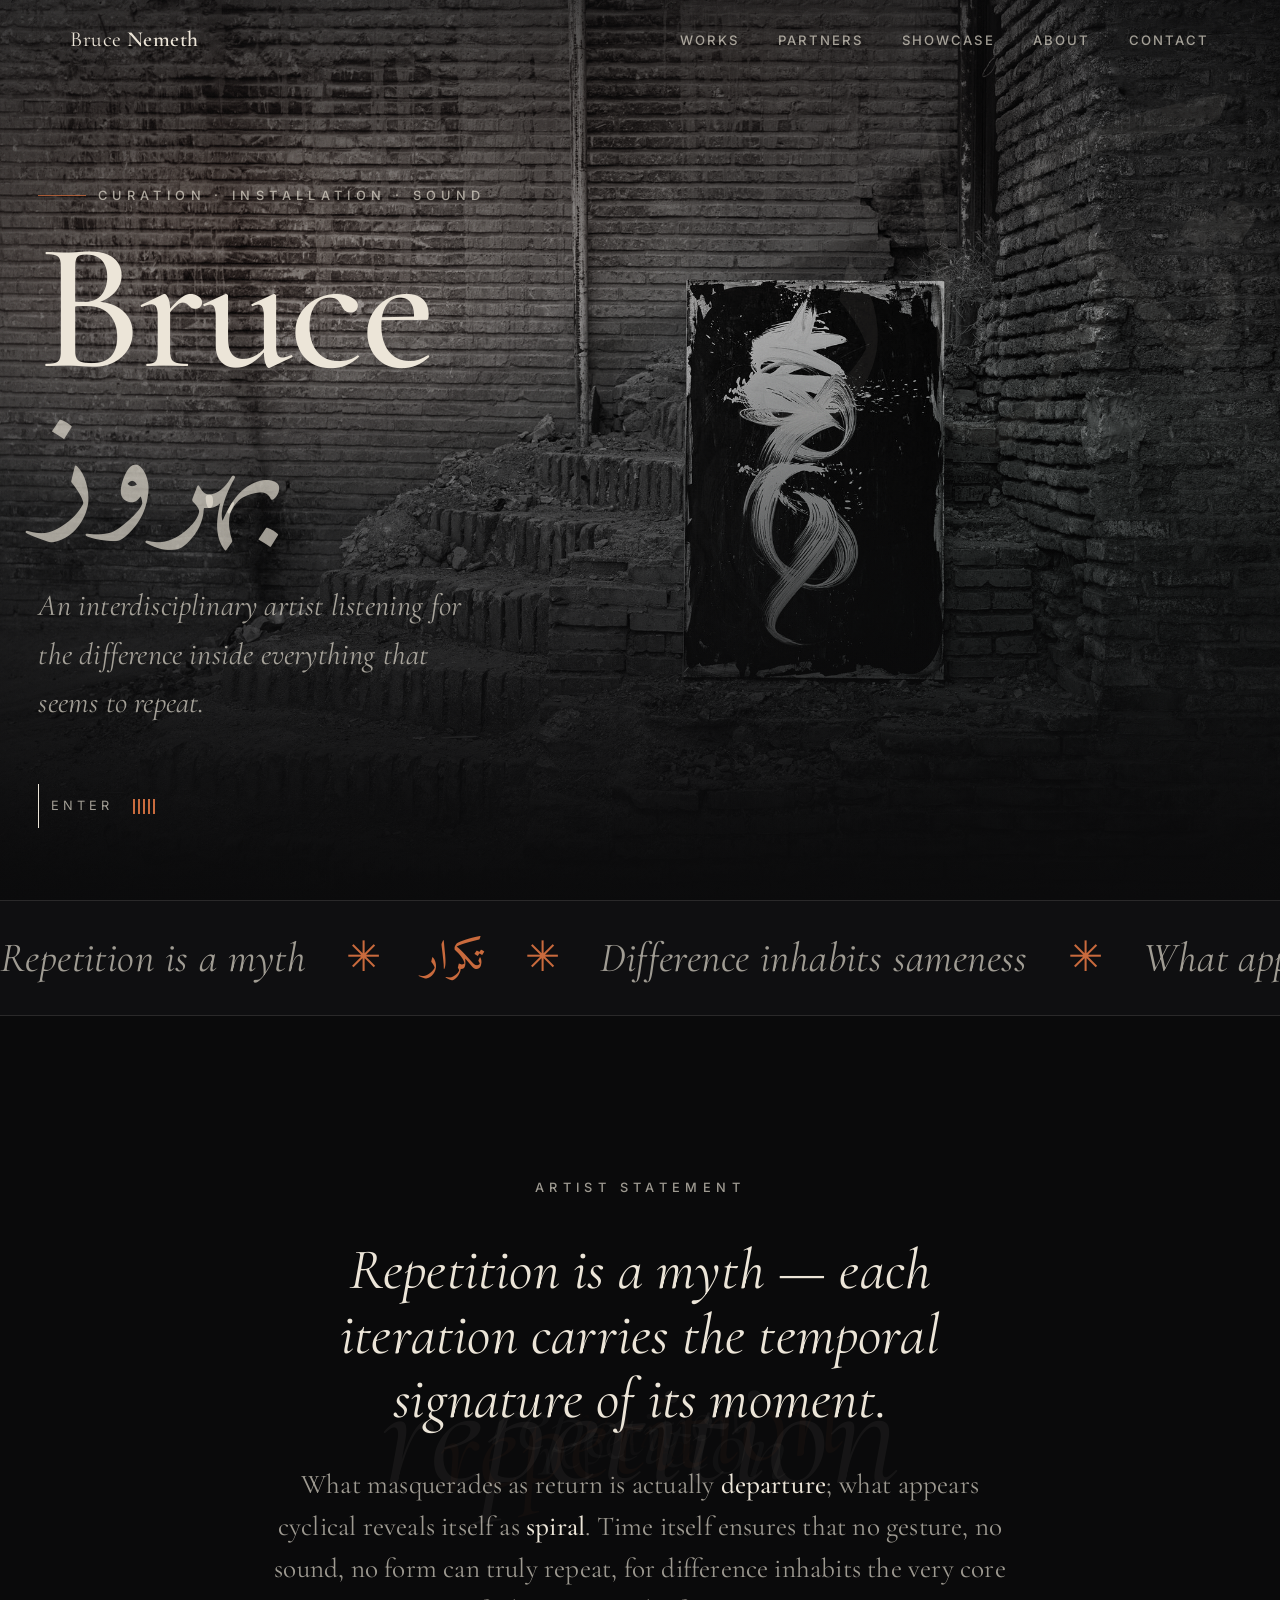
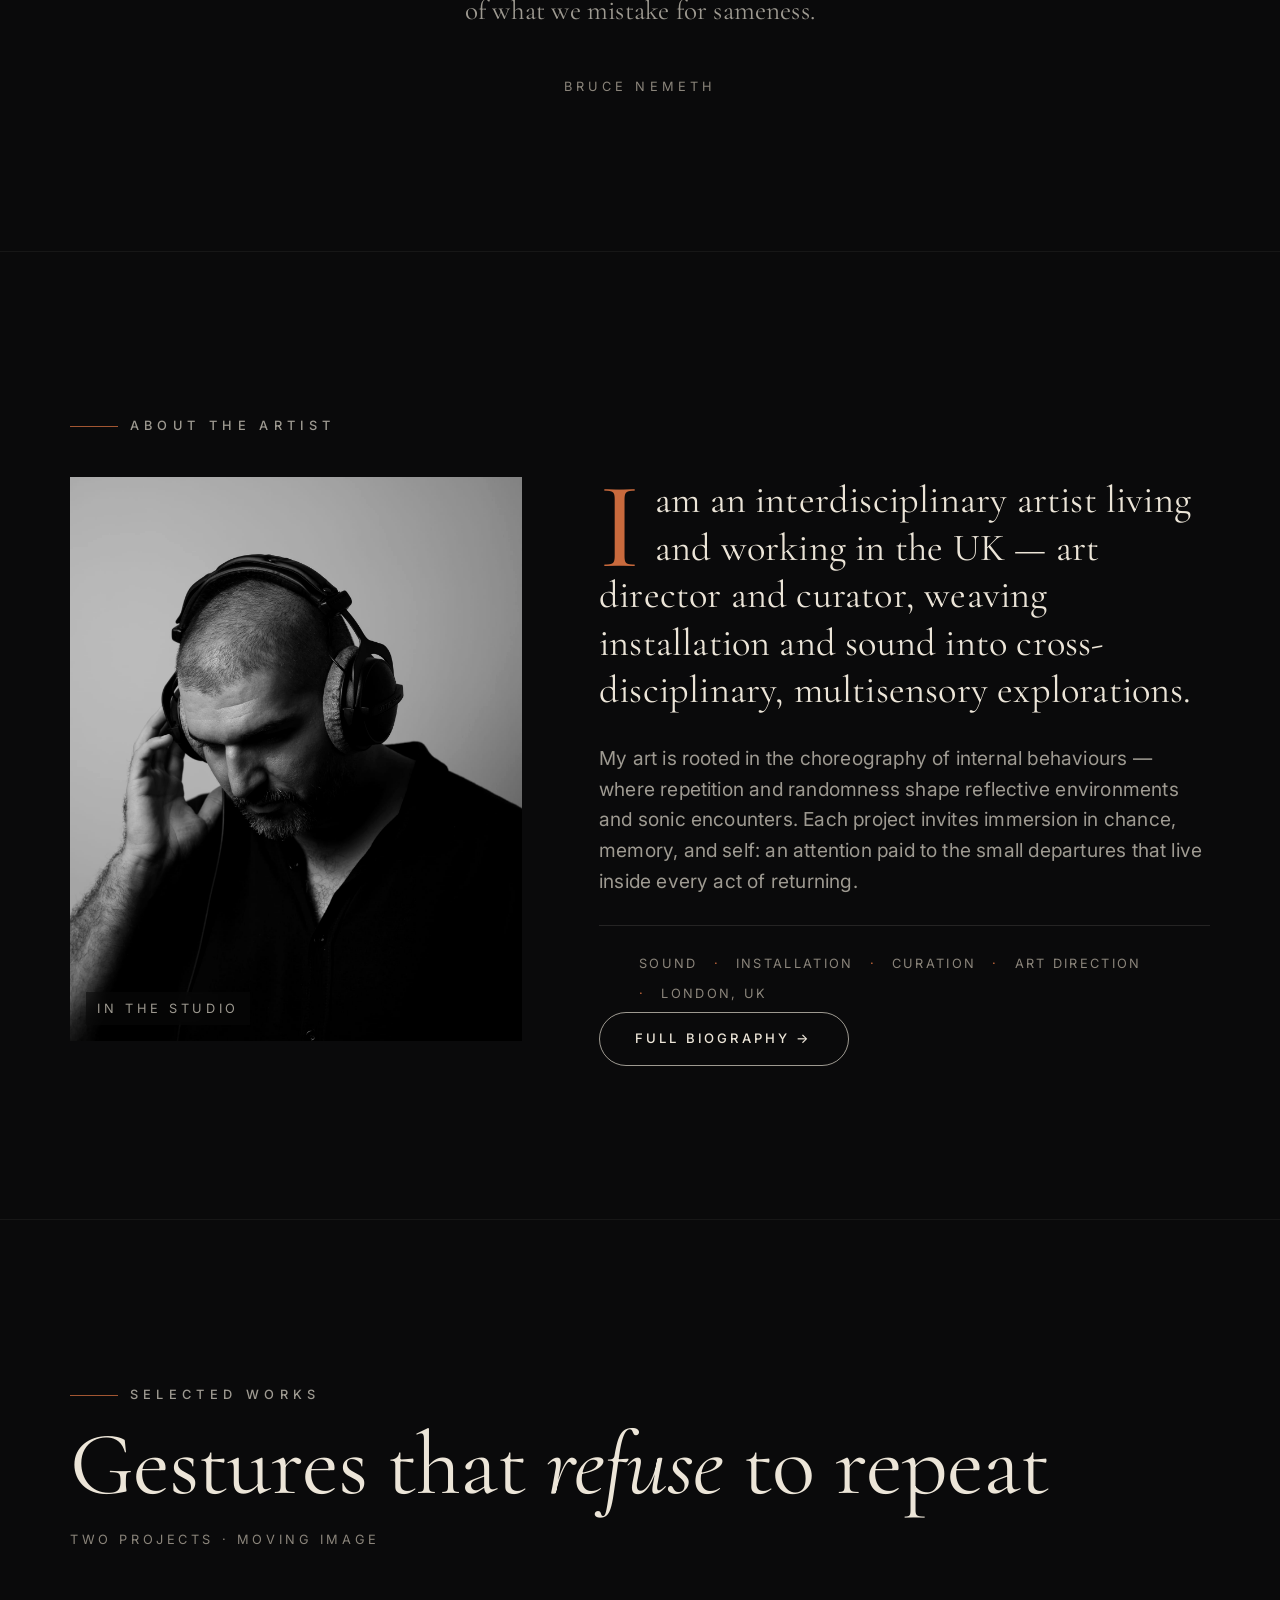
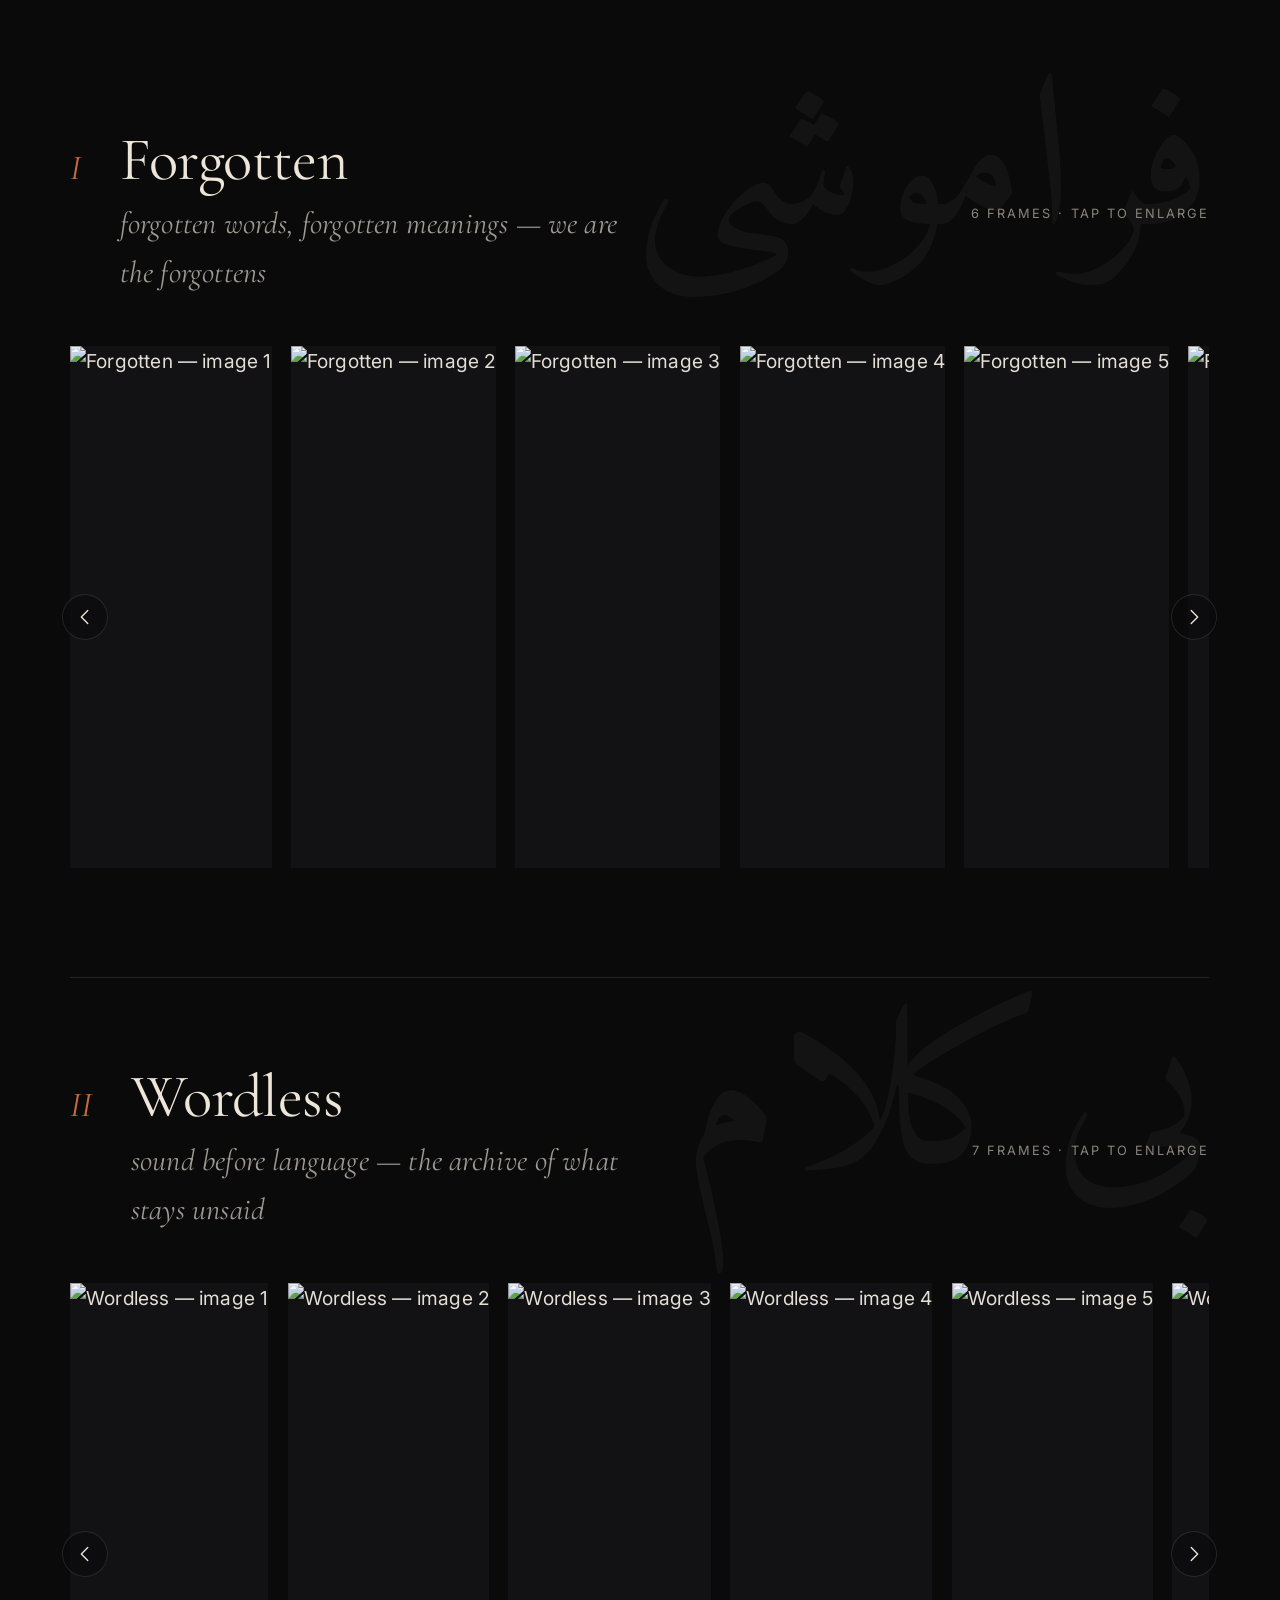
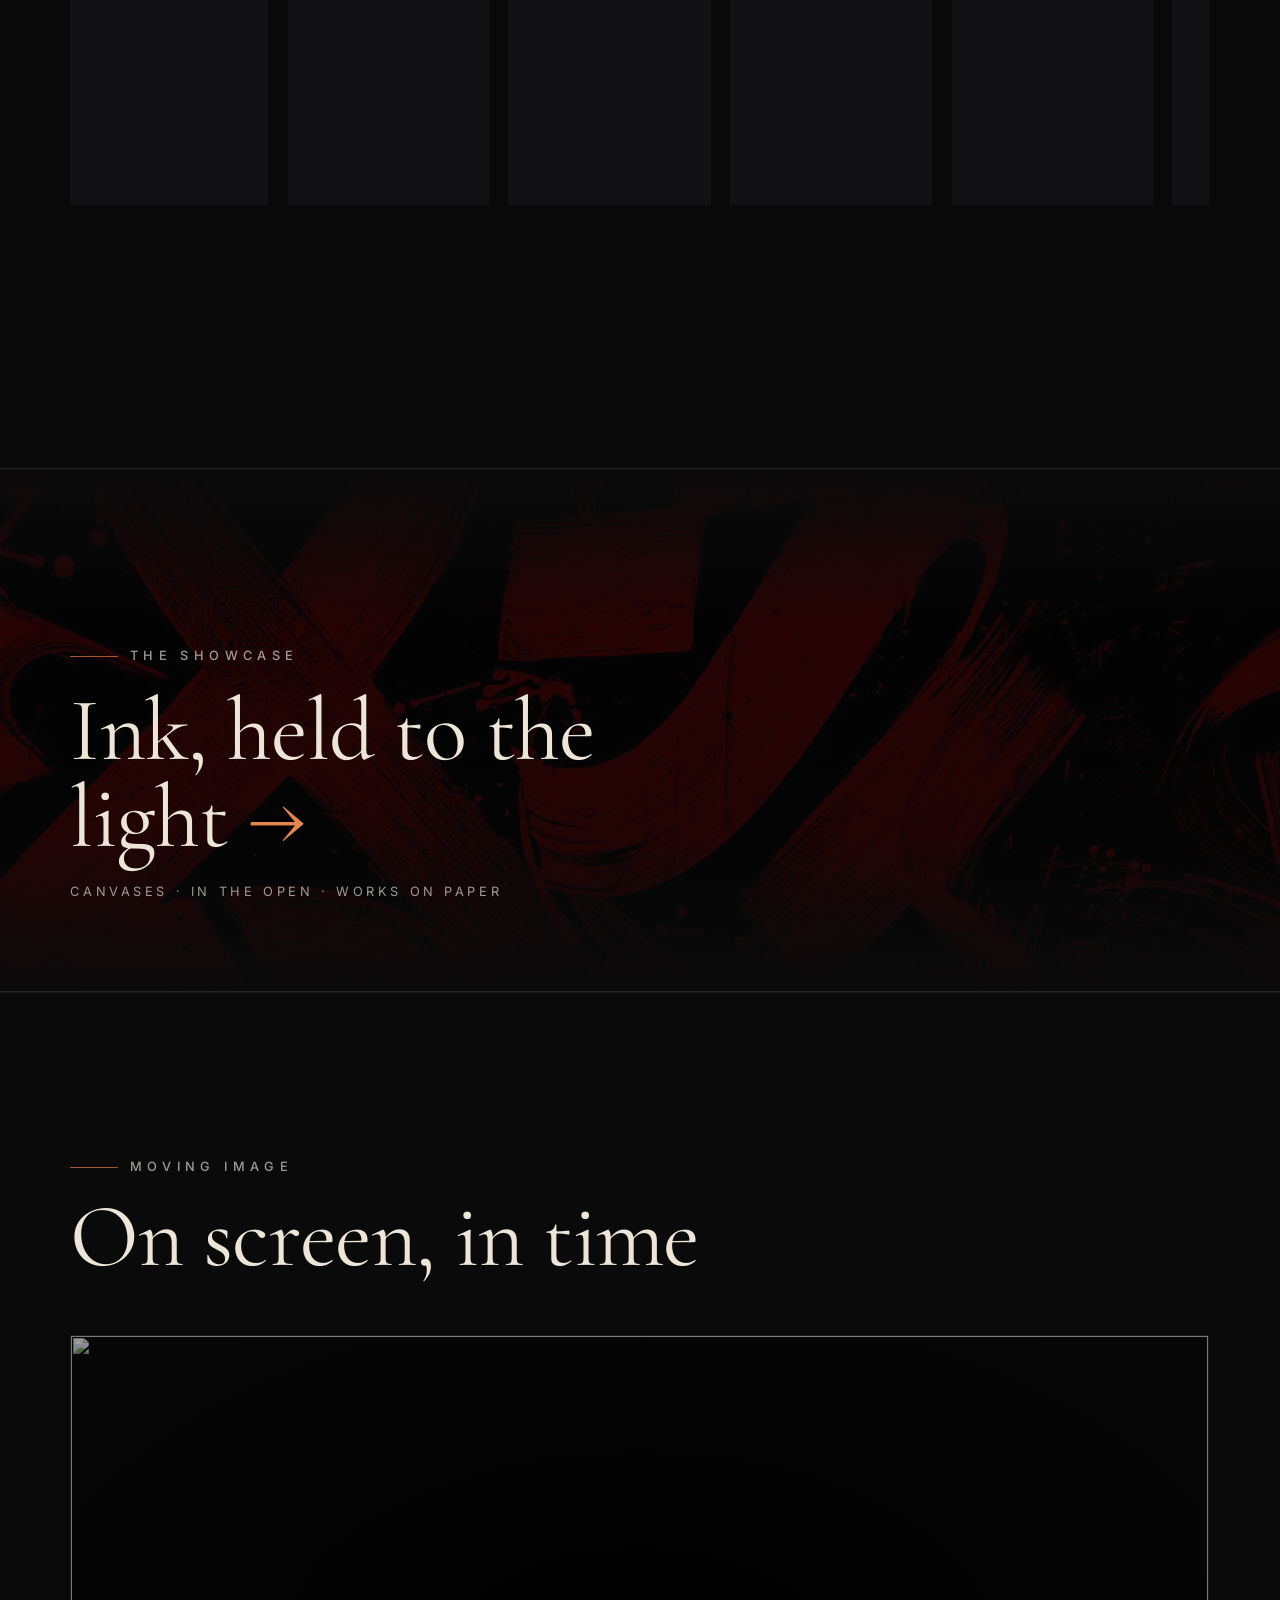
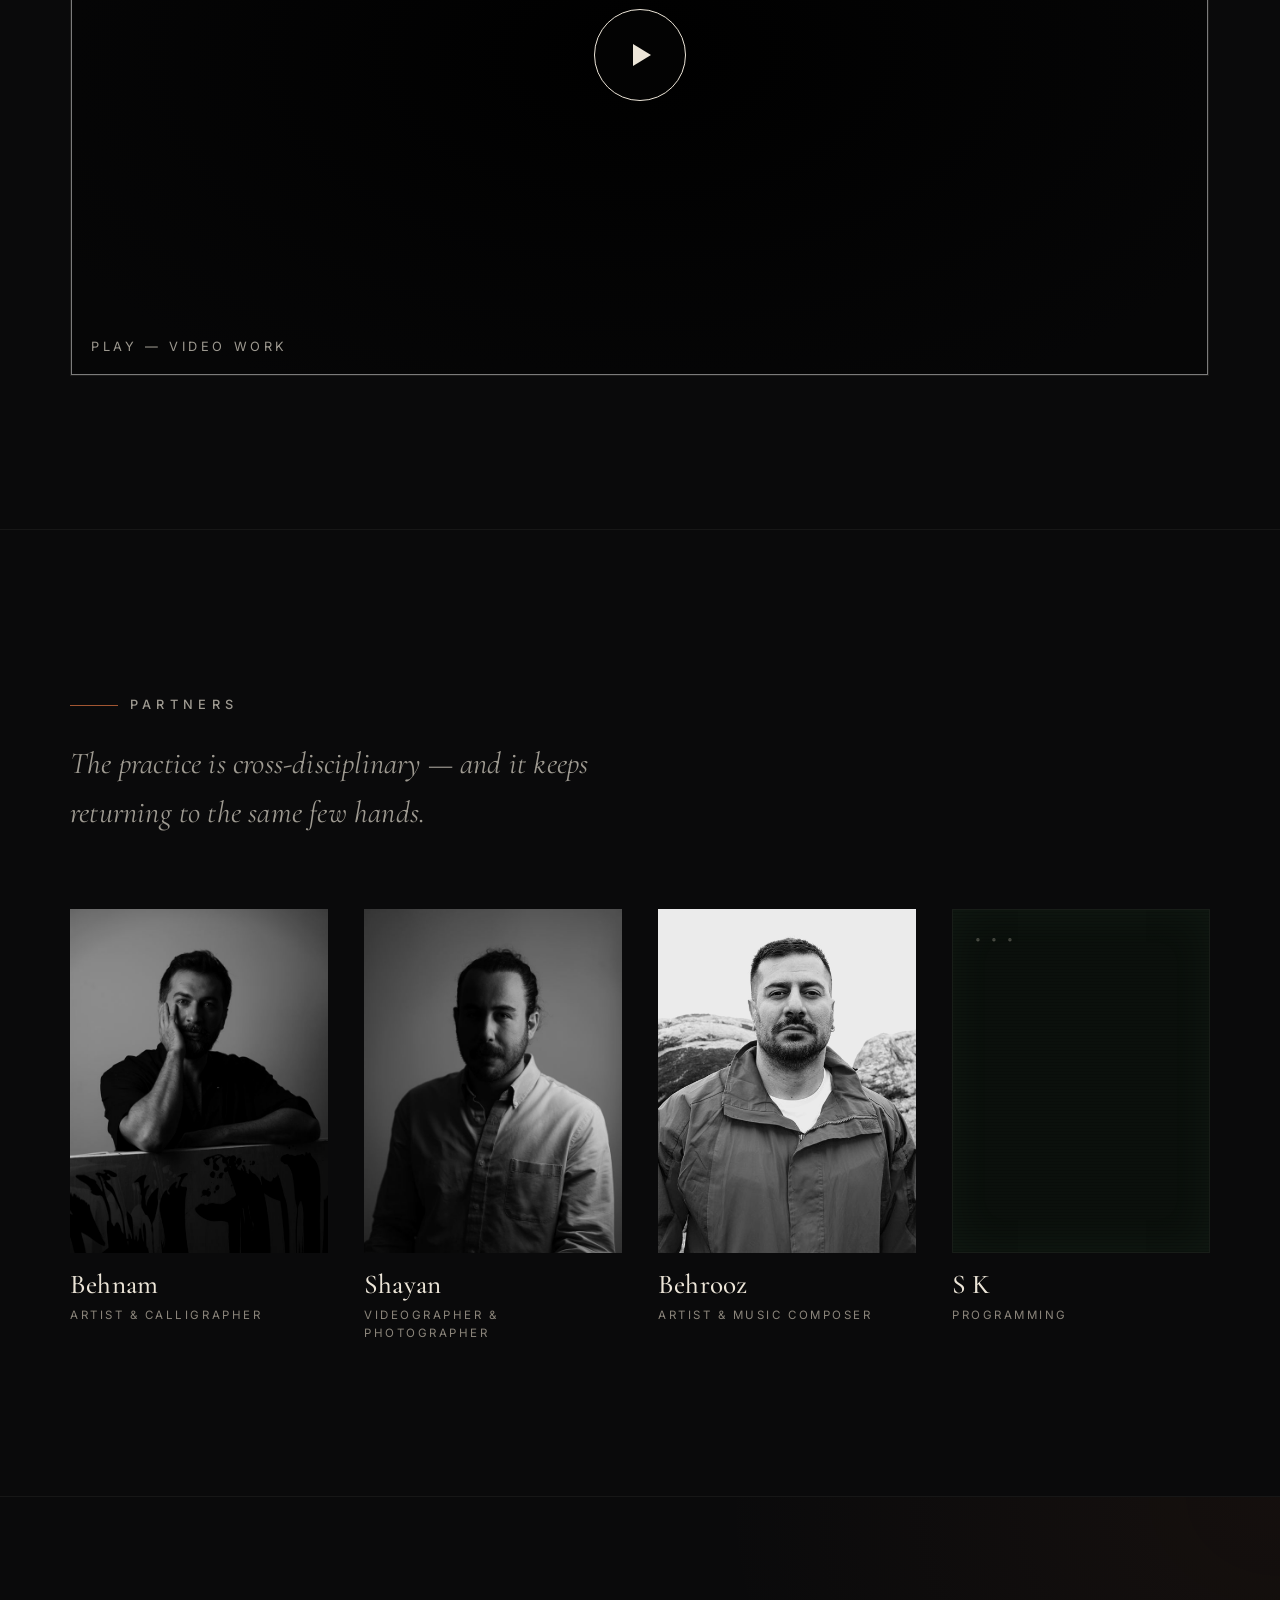
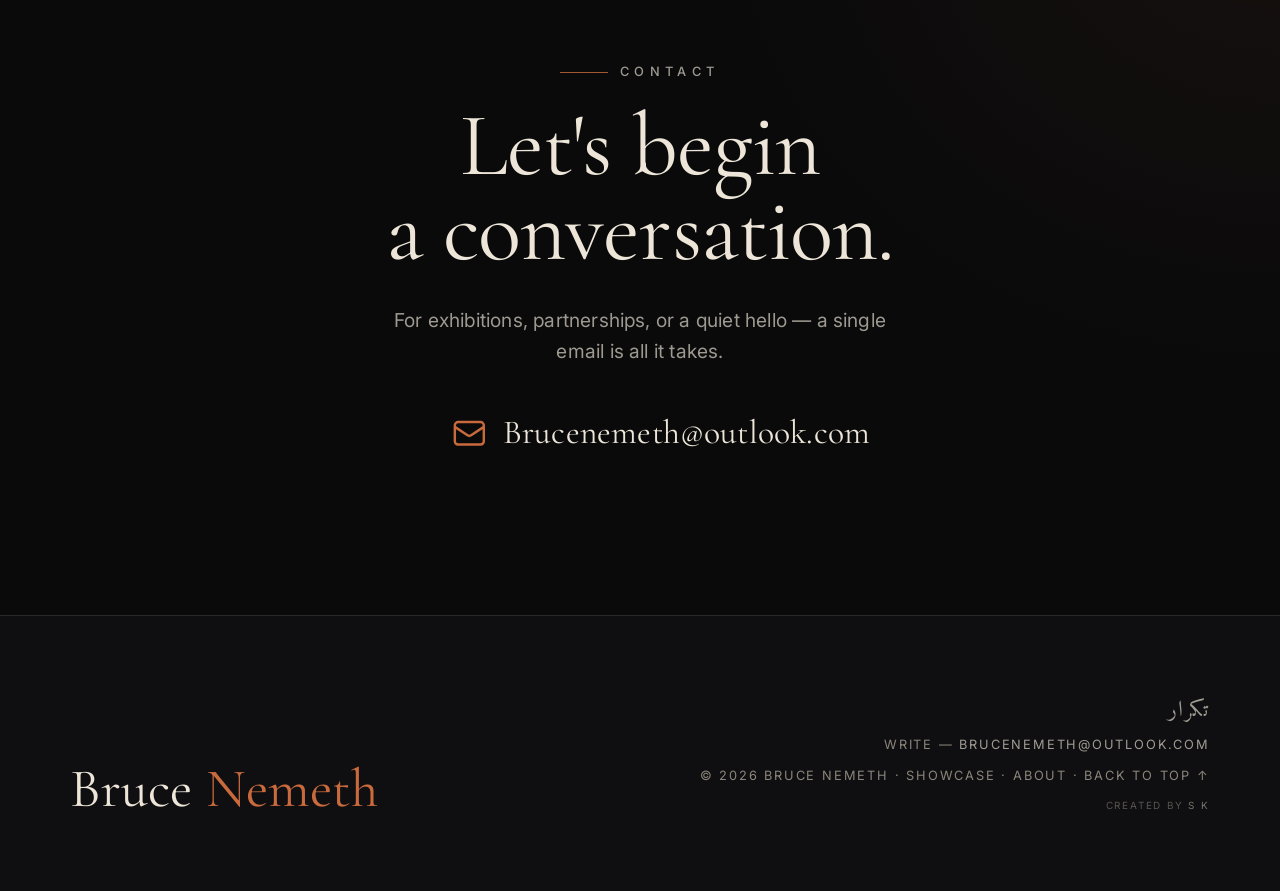
==== commit 98eb4e4a: "Polish: bilingual hero name, S K terminal tile, mobile pass, smoother scroll - Hero name is now both" ====
--- a/index.html
+++ b/index.html
@@ -106,7 +106,9 @@
       <section class="hero" id="hero">
         <!-- Slideshow of the works: frames surface through a noise dissolve
              (js/hero.js). No controls by design — it is a room, not a widget. -->
-        <div class="hero__media" id="hero-slides" data-slideshow data-parallax>
+        <!-- No parallax here on purpose: transforming this layer on scroll made
+             trackpad scrolling feel like it was dragging the photo. -->
+        <div class="hero__media" id="hero-slides" data-slideshow>
           <img
             class="is-active"
             src="images/hero/hero-steps.jpg"
@@ -151,9 +153,10 @@
 
         <div class="shell hero__inner">
           <p class="eyebrow">Curation · Installation · Sound</p>
+          <!-- Both names, both scripts: Bruce / بهروز -->
           <h1 class="hero__name">
             <span>Bruce</span>
-            <span class="thin">Nemeth</span>
+            <span class="fa" lang="fa" dir="rtl">بهروز</span>
           </h1>
           <p class="hero__tagline">
             An interdisciplinary artist listening for the difference inside
@@ -382,10 +385,17 @@
               <p class="partner__role">Artist &amp; music composer</p>
             </div>
 
-            <!-- S K prefers to stay behind the curtain — a note, held in braces. -->
+            <!-- S K prefers to stay behind the curtain — a tiny terminal instead. -->
             <div class="partner partner--sk reveal" style="--i: 3">
-              <div class="partner__media" role="img" aria-label="No photograph — a musical note wrapped in code braces">
-                <span class="sk-glyph">{&hairsp;<span class="note">♪</span>&hairsp;}</span>
+              <div
+                class="partner__media sk-console"
+                role="img"
+                aria-label="No photograph — a small terminal window; whoami answers S K, then it plays a note at 432 hertz"
+              >
+                <pre class="sk-term" aria-hidden="true"><span class="sk-line sk-l1">$ whoami</span>
+<span class="sk-line sk-l2">S K</span>
+<span class="sk-line sk-l3">$ play 432hz <b>♪</b></span>
+<span class="sk-line sk-l4">$ <span class="sk-caret"></span></span></pre>
               </div>
               <p class="partner__name">S&nbsp;K</p>
               <p class="partner__role">Programming</p>
--- a/css/styles.css
+++ b/css/styles.css
@@ -57,7 +57,7 @@
   --fs-display: clamp(3.4rem, 1rem + 13vw, 12rem);
 
   /* Rhythm */
-  --gutter: clamp(1.25rem, 5vw, 6rem);
+  --gutter: clamp(1.5rem, 5.5vw, 6rem);
   --section-y: clamp(5.5rem, 12vw, 11rem);
   --measure: 60ch;
 
@@ -359,7 +359,6 @@
   inset: 0;
   z-index: -2;
   overflow: hidden;
-  will-change: transform;
 }
 /* Slideshow: stacked frames of the works. Only .is-active is visible; the
    canvas paints the noise dissolve on top, then hands over. The long opacity
@@ -434,6 +433,8 @@
   width: 100%;
   padding-bottom: clamp(3rem, 8vh, 7rem);
   padding-top: 8rem;
+  /* extra breathing room so the name and tagline never crowd the edge */
+  padding-inline: clamp(0.75rem, 3vw, 3rem);
 }
 .hero__name {
   font-family: var(--serif);
@@ -449,6 +450,20 @@
   font-weight: 300;
   font-style: italic;
   color: var(--bone-dim);
+}
+/* The Persian name: its own script, its own type. Amiri, no tracking
+   (letter-spacing breaks Arabic shaping), room for the ascenders. */
+.hero__name .fa {
+  font-family: var(--arab);
+  font-weight: 400;
+  font-size: 0.82em;
+  line-height: 1.05;
+  letter-spacing: 0;
+  color: var(--bone-dim);
+  margin-top: 0.04em;
+  /* keep the RTL word in the same lockup as "Bruce" (an RTL block would
+     otherwise slide to the right edge of the shell) */
+  text-align: left;
 }
 .hero__tagline {
   margin-top: clamp(1.25rem, 3vw, 2rem);
@@ -1123,25 +1138,92 @@
   text-transform: uppercase;
   color: var(--muted);
 }
-/* S K — no photograph, by choice. A quiet joke: a note, held in braces. */
-.partner--sk .partner__media {
-  display: grid;
-  place-items: center;
-  background: var(--bg-raise);
+/* S K — no photograph, by choice. A tiny terminal that keeps itself company:
+   it types, answers, plays a note at 432 Hz, and waits. */
+.sk-console {
+  position: relative;
+  display: block;
+  background: #0b100c; /* green-tinted near-black */
   border: 1px solid var(--line-soft);
-}
-.sk-glyph {
-  font-family: var(--serif);
-  font-size: clamp(2.4rem, 2rem + 2.5vw, 4rem);
-  color: var(--bone-dim);
+  box-shadow: inset 0 0 46px rgba(140, 220, 150, 0.05);
   user-select: none;
 }
-.sk-glyph .note {
+.sk-console::after {
+  /* scanlines */
+  content: "";
+  position: absolute;
+  inset: 0;
+  pointer-events: none;
+  background: repeating-linear-gradient(
+    0deg,
+    rgba(0, 0, 0, 0.16) 0 1px,
+    transparent 1px 3px
+  );
+}
+.sk-term {
+  margin: 0;
+  padding: clamp(0.9rem, 2vw, 1.4rem);
+  font-family: ui-monospace, "Cascadia Mono", Consolas, "Courier New", monospace;
+  font-size: 0.78rem;
+  line-height: 2;
+  color: #9fd6a0; /* soft phosphor */
+  text-shadow: 0 0 8px rgba(159, 214, 160, 0.35);
+}
+.sk-term::before {
+  /* window dots */
+  content: "● ● ●";
+  display: block;
+  font-size: 0.5rem;
+  letter-spacing: 0.4em;
+  color: rgba(236, 229, 216, 0.28);
+  text-shadow: none;
+  margin-bottom: 1.1rem;
+}
+.sk-line {
+  display: block;
+  overflow: hidden;
+  white-space: nowrap;
+}
+.sk-line b { font-weight: 400; color: var(--ember-lit); }
+.sk-l2 { color: var(--bone-dim); text-shadow: none; }
+.sk-caret {
   display: inline-block;
-  color: var(--ember);
-  transition: transform 0.6s var(--ease);
-}
-.partner--sk:hover .note { transform: rotate(14deg) translateY(-5px); }
+  width: 0.6ch;
+  height: 1em;
+  vertical-align: -0.15em;
+  background: #9fd6a0;
+  animation: sk-blink 1.1s steps(1, end) infinite;
+}
+/* One 12s loop: type whoami → answer → play a note → idle at the prompt. */
+.sk-l1 { width: 0;  animation: sk-l1 12s infinite; }
+.sk-l2 { opacity: 0; animation: sk-l2 12s infinite; }
+.sk-l3 { width: 0;  animation: sk-l3 12s infinite; }
+.sk-l4 { opacity: 0; animation: sk-l4 12s infinite; }
+@keyframes sk-l1 {
+  0%       { width: 0; opacity: 1; animation-timing-function: steps(8, end); }
+  3%       { width: 0; opacity: 1; animation-timing-function: steps(8, end); }
+  10%, 90% { width: 8ch; opacity: 1; }
+  94%, 100%{ width: 8ch; opacity: 0; }
+}
+@keyframes sk-l2 {
+  0%, 12%  { opacity: 0; }
+  13%, 90% { opacity: 1; }
+  94%, 100%{ opacity: 0; }
+}
+@keyframes sk-l3 {
+  0%, 20%  { width: 0; opacity: 1; animation-timing-function: steps(14, end); }
+  34%, 90% { width: 15ch; opacity: 1; }
+  94%, 100%{ width: 15ch; opacity: 0; }
+}
+@keyframes sk-l4 {
+  0%, 38%  { opacity: 0; }
+  40%, 90% { opacity: 1; }
+  94%, 100%{ opacity: 0; }
+}
+@keyframes sk-blink {
+  0%, 49%  { opacity: 1; }
+  50%, 100%{ opacity: 0; }
+}
 
 /* ---------- 18. Showcase tease (home → showcase.html) ---------------------- */
 .tease {
@@ -1539,9 +1621,27 @@
   .js .reveal { opacity: 1; transform: none; }
   .hero__media img { transform: none !important; }
   .eq span { transform: scaleY(0.6); }
+  /* the little terminal sits still, everything already typed */
+  .sk-line { width: auto !important; opacity: 1 !important; animation: none !important; }
+  .sk-caret { animation: none !important; }
 }
 
 @media (max-width: 640px) {
   .gallery-item { --h: clamp(260px, 52vh, 420px); }
   .footer__meta { text-align: left; }
-}
+
+  /* Small-screen comfort */
+  .hero__inner { padding-bottom: clamp(4rem, 10vh, 6rem); }
+  .hero__tagline { max-width: 28ch; }
+  .partners__grid { gap: 1rem 0.85rem; }
+  .partner__name { font-size: 1.15rem; }
+  .partner__role { font-size: 0.62rem; letter-spacing: 0.16em; }
+  .sk-term { font-size: 0.66rem; padding: 0.75rem; }
+  .sk-term::before { margin-bottom: 0.7rem; }
+  .work__label { flex-direction: column; gap: 0.15rem; align-items: flex-start; }
+  .interlude { min-height: clamp(360px, 62vh, 560px); }
+  .tease__inner { min-height: clamp(300px, 46vh, 420px); }
+  .timeline li { grid-template-columns: 1fr; gap: 0.2rem; padding-block: 1rem; }
+  .timeline .yr { font-size: 0.95rem; }
+  .contact__title { font-size: clamp(2.2rem, 11vw, 3.4rem); }
+}
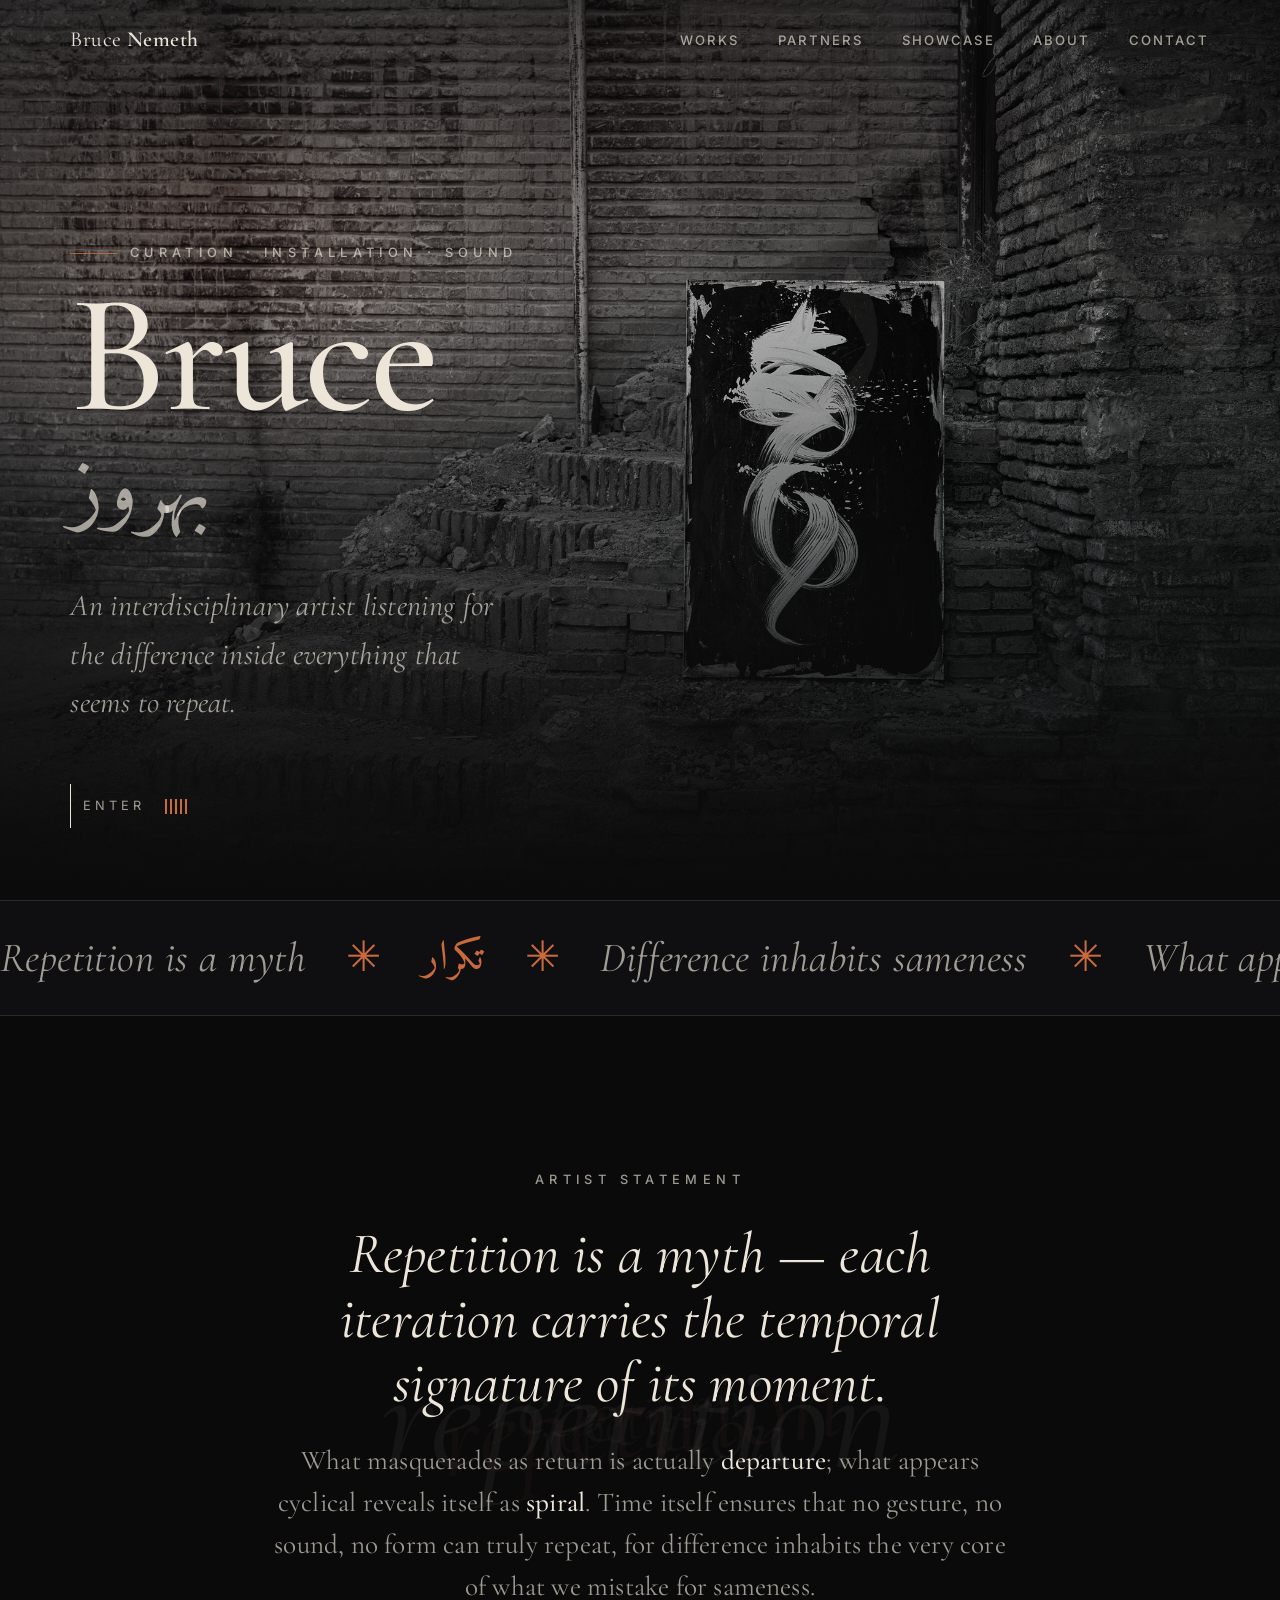
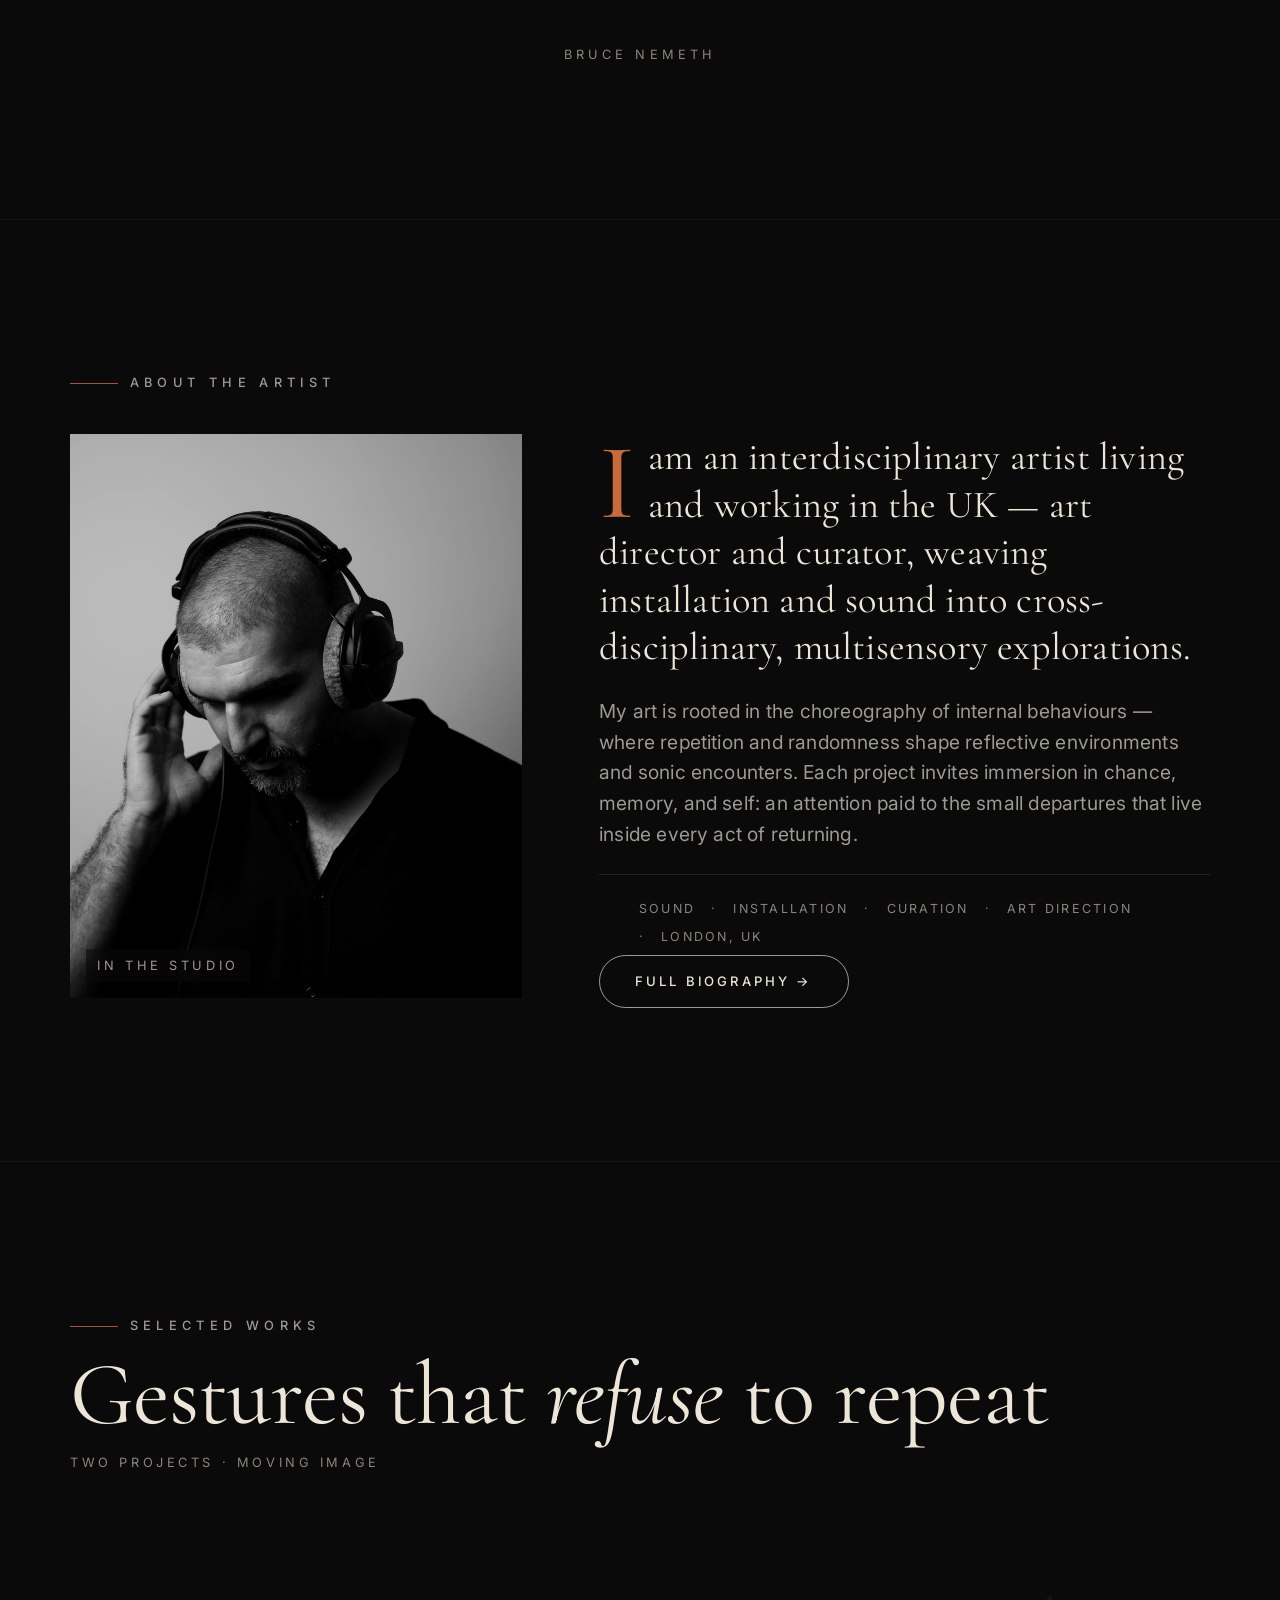
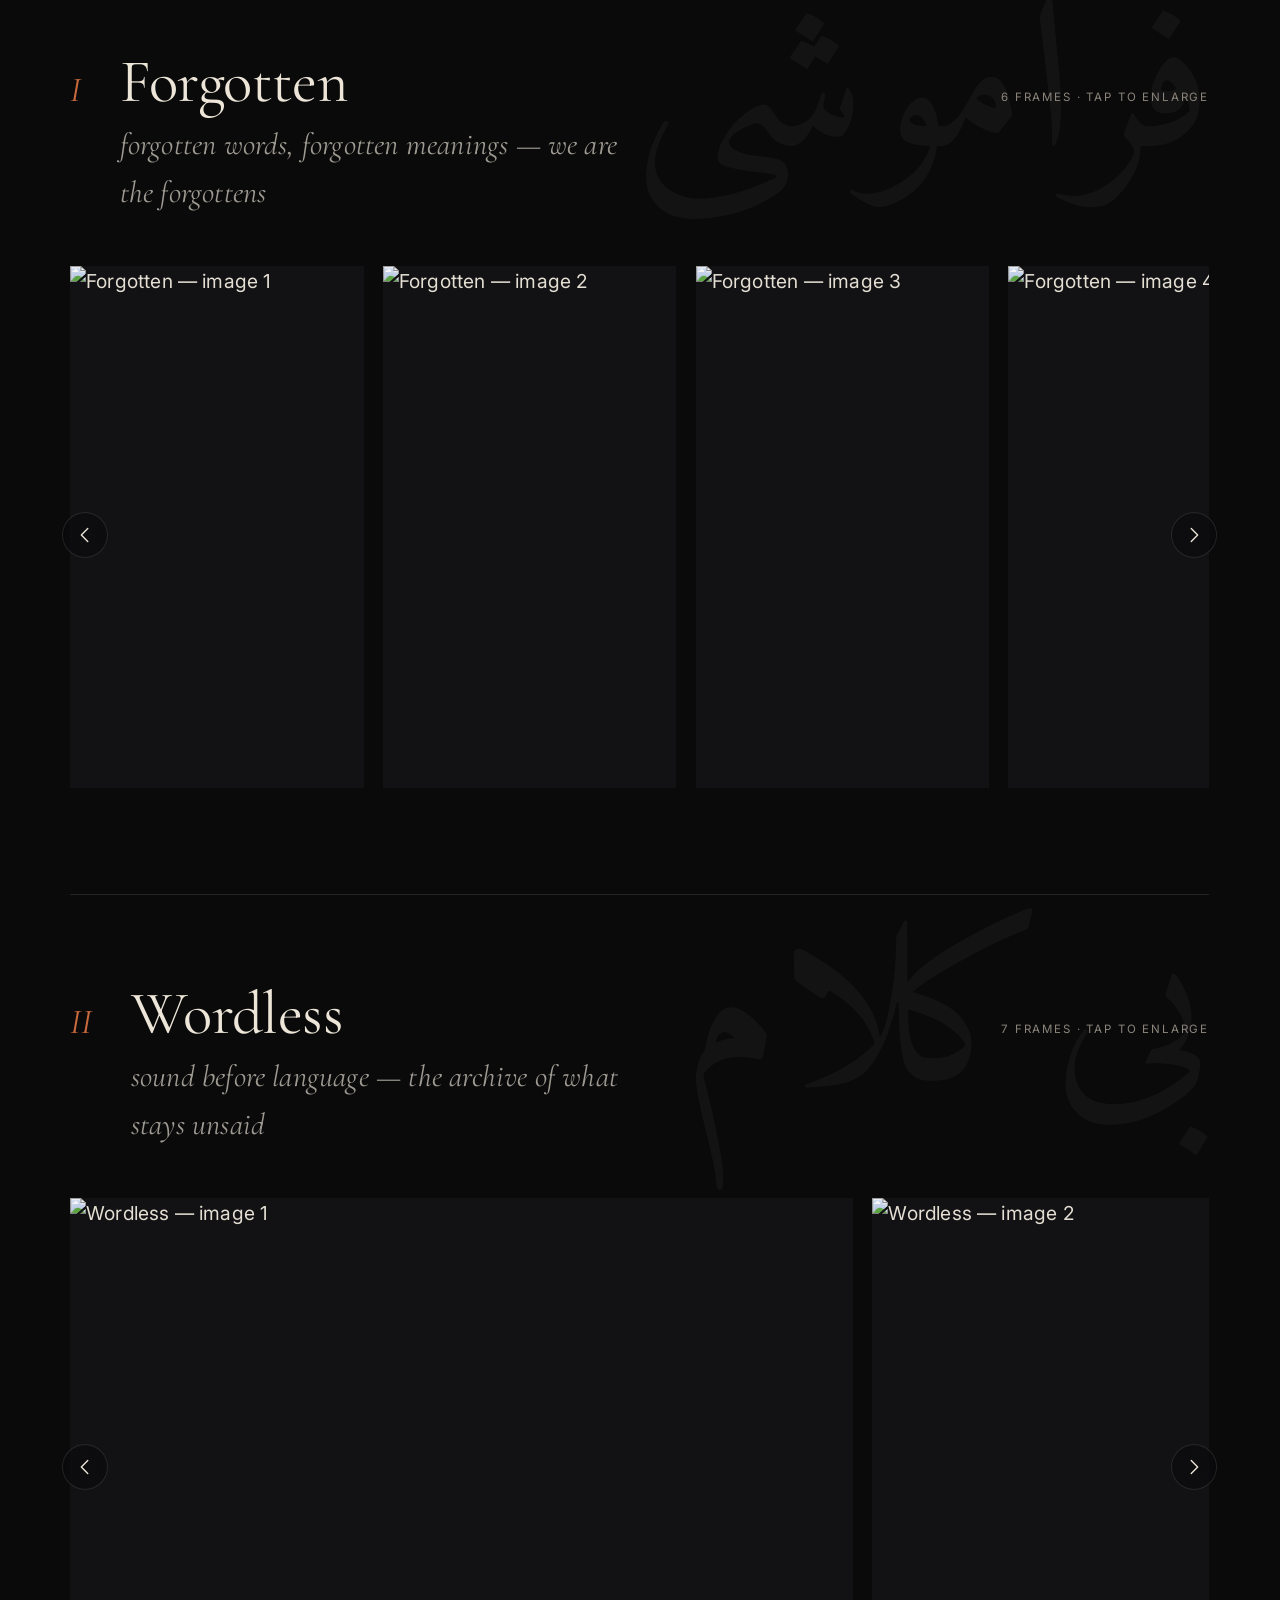
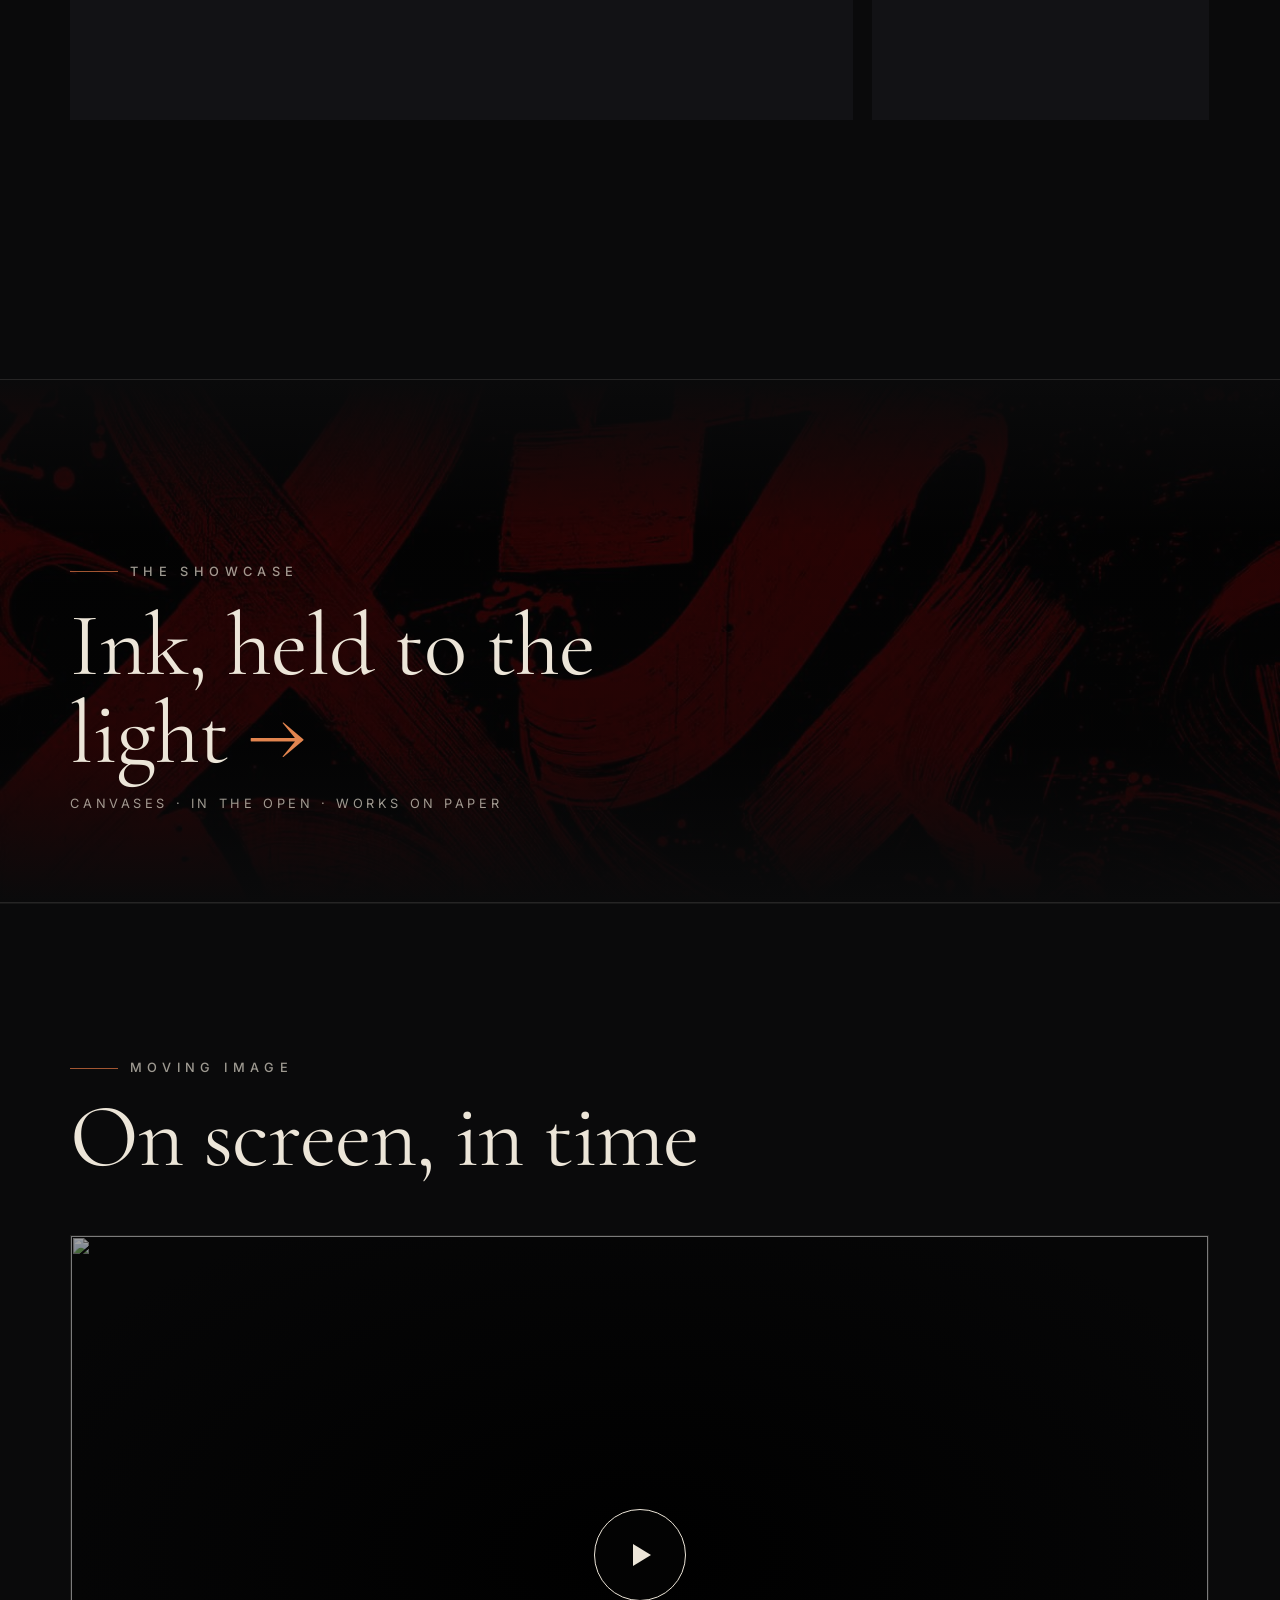
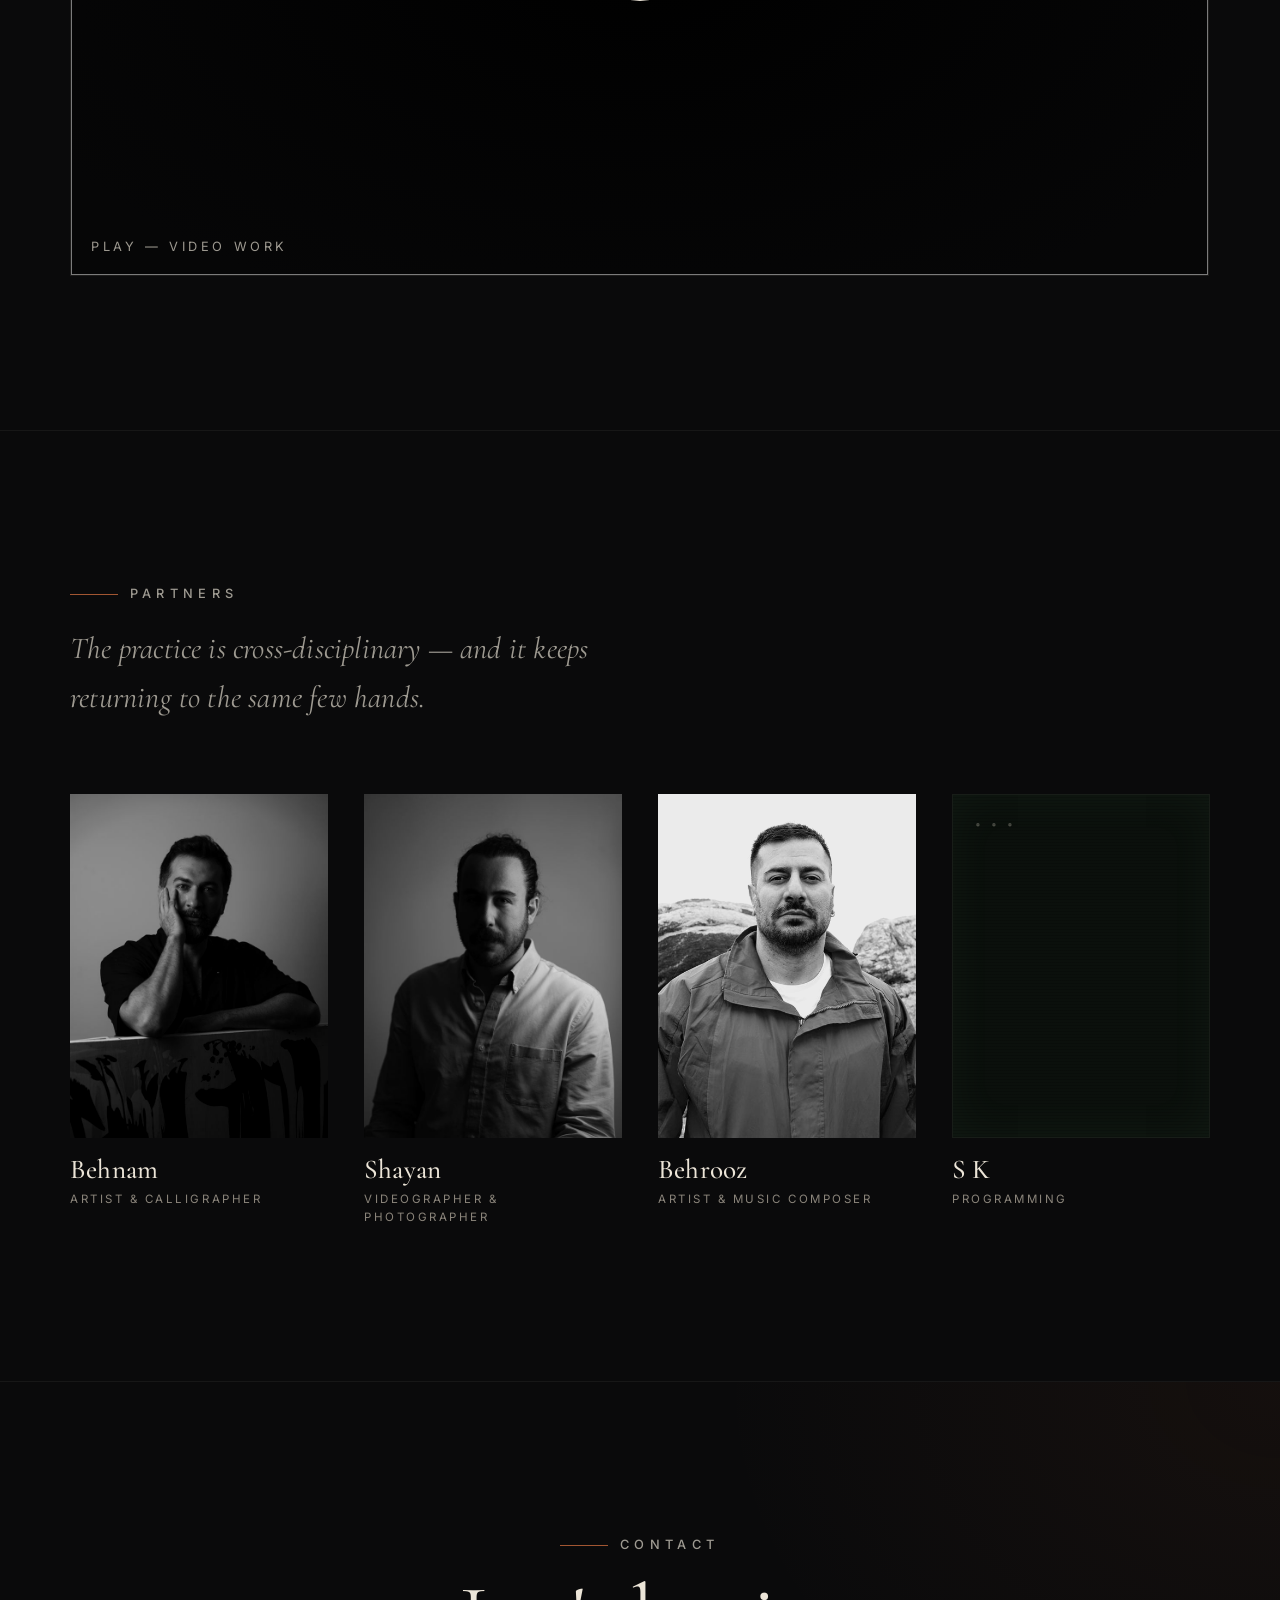
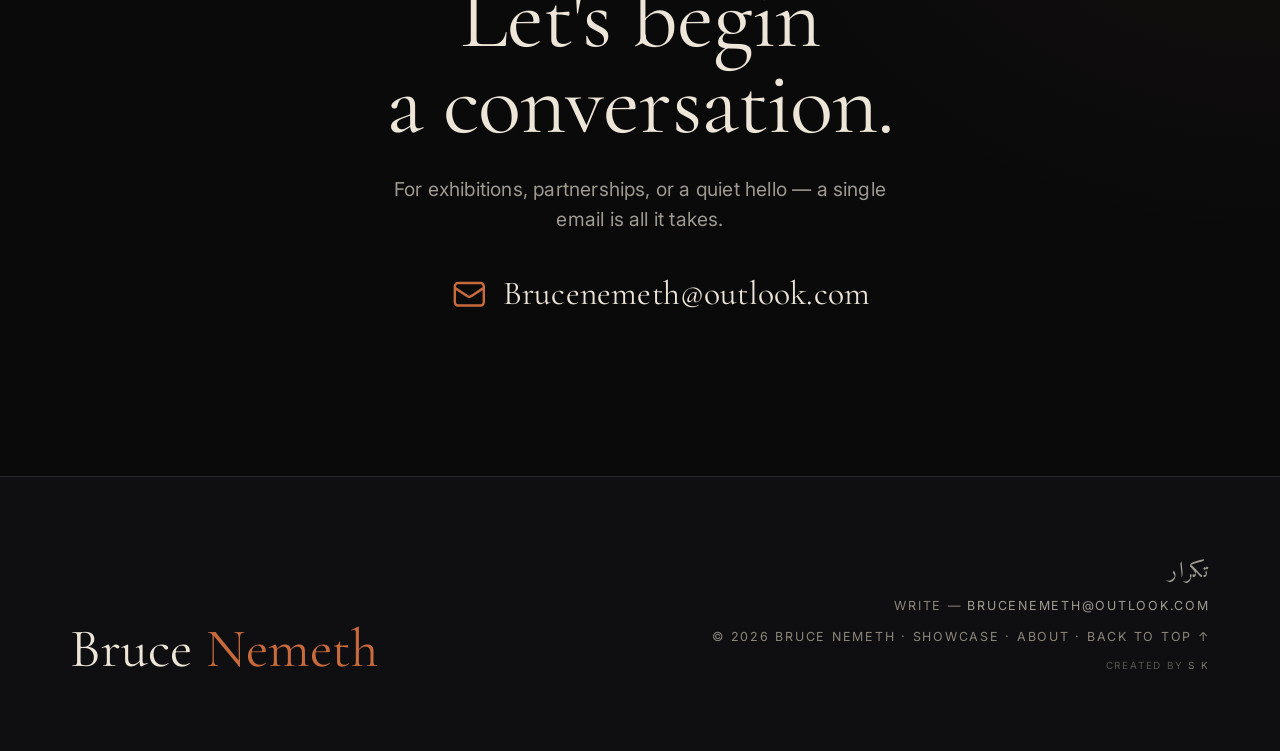
==== commit 089ab060: "Rebuild the CSS mobile-first and fix the display glitches behind it The stylesheet is reorganised mo" ====
--- a/index.html
+++ b/index.html
@@ -175,16 +175,21 @@
 
       <!-- ================= Marquee ================= -->
       <div class="marquee" aria-hidden="true">
+        <!-- Two identical groups. The track slides by exactly one group, so
+             the seam is invisible — see .marquee__group in the stylesheet. -->
         <div class="marquee__track">
-          <span>Repetition is a myth</span><span class="dot">✳</span>
-          <span><b>تکرار</b></span><span class="dot">✳</span>
-          <span>Difference inhabits sameness</span><span class="dot">✳</span>
-          <span>What appears cyclical reveals itself as spiral</span><span class="dot">✳</span>
-          <!-- duplicated for a seamless loop -->
-          <span>Repetition is a myth</span><span class="dot">✳</span>
-          <span><b>تکرار</b></span><span class="dot">✳</span>
-          <span>Difference inhabits sameness</span><span class="dot">✳</span>
-          <span>What appears cyclical reveals itself as spiral</span><span class="dot">✳</span>
+          <div class="marquee__group">
+            <span>Repetition is a myth</span><span class="dot">✳</span>
+            <span><b>تکرار</b></span><span class="dot">✳</span>
+            <span>Difference inhabits sameness</span><span class="dot">✳</span>
+            <span>What appears cyclical reveals itself as spiral</span><span class="dot">✳</span>
+          </div>
+          <div class="marquee__group">
+            <span>Repetition is a myth</span><span class="dot">✳</span>
+            <span><b>تکرار</b></span><span class="dot">✳</span>
+            <span>Difference inhabits sameness</span><span class="dot">✳</span>
+            <span>What appears cyclical reveals itself as spiral</span><span class="dot">✳</span>
+          </div>
         </div>
       </div>
 
@@ -220,7 +225,7 @@
       <section class="about" id="about">
         <div class="shell">
           <p class="eyebrow reveal">About the artist</p>
-          <div class="about__grid" style="margin-top: 2.5rem">
+          <div class="about__grid">
             <figure class="about__portrait reveal">
               <img
                 src="images/bruce-main.JPG"
@@ -266,9 +271,7 @@
           <div class="works__head">
             <div class="reveal">
               <p class="eyebrow">Selected Works</p>
-              <h2 class="section-title" style="margin-top: 1rem">
-                Gestures that <em>refuse</em> to repeat
-              </h2>
+              <h2 class="section-title">Gestures that <em>refuse</em> to repeat</h2>
             </div>
             <p class="works__count reveal" style="--i: 1">Two projects · Moving image</p>
           </div>
@@ -303,7 +306,7 @@
         <div class="shell">
           <div class="film__head reveal">
             <p class="eyebrow">Moving Image</p>
-            <h2 class="section-title" style="margin-top: 1rem">On screen, in time</h2>
+            <h2 class="section-title">On screen, in time</h2>
           </div>
 
           <div class="film__frame reveal" style="--i: 1">
@@ -370,7 +373,7 @@
             </div>
 
             <div class="partner reveal" style="--i: 2">
-              <div class="partner__media">
+              <div class="partner__media partner__media--high">
                 <img
                   src="images/partners/behrooz.jpg"
                   alt="Behrooz, standing before weathered rocks in the mist"
@@ -378,7 +381,6 @@
                   height="629"
                   loading="lazy"
                   decoding="async"
-                  style="object-position: 50% 18%"
                 />
               </div>
               <p class="partner__name">Behrooz</p>
--- a/css/styles.css
+++ b/css/styles.css
@@ -1,27 +1,43 @@
 /* ===========================================================================
    BRUCE NEMETH — "The Listening Room"
-   A darkened-gallery redesign. Obsidian ground, bone text, a single ember
+   A darkened-gallery art direction. Obsidian ground, bone text, a single ember
    accent drawn from the works. The artist's idea — repetition as spiral, not
    return — is carried through the type: echoes, a repeating marquee, and
    Persian glyph watermarks (تکرار / فراموشی / بی‌کلام).
 
+   MOBILE FIRST. The base rules are the phone layout. Every media query widens
+   and adds; none narrows or takes away. There are no max-width queries.
+
+   Breakpoints (the only three — keep it that way)
+     640   two-up grids; the paper wall splits in two
+     900   the desktop switch: nav links, side-by-side layouts, the filmstrip
+           runs on a uniform height, decorative watermarks appear, hover exists
+     1080  the paper wall splits in three
+
+   Hover rules live inside @media (hover: hover). On a touchscreen :hover
+   latches after a tap and never releases, which left images stuck zoomed.
+
    Contents
-     1.  Tokens (color, type scale, motion)
+     1.  Tokens
      2.  Reset & base
-     3.  Film grain + texture
-     4.  Typography primitives (labels, headings, rules)
+     3.  Layout + typography primitives
+     4.  Texture (film grain)
      5.  Navigation
      6.  Hero
      7.  Marquee
-     8.  Statement (the concept)
-     9.  About
-     10. Works (chapters + filmstrip gallery)
-     11. Moving image (video facade)
-     12. Contact + form
-     13. Footer
-     14. Lightbox (PhotoSwipe) tuning
-     15. Motion / reveal
-     16. Reduced motion & responsive
+     8.  Statement
+     9.  About (home)
+     10. Works — chapters + filmstrip
+     11. Showcase tease
+     12. Moving image
+     13. Partners
+     14. Contact + form
+     15. Page hero (subpages)
+     16. Showcase — rooms, the wall, interlude, notes
+     17. About page — bio, pillars, timeline, credits
+     18. Footer
+     19. Lightbox (PhotoSwipe)
+     20. Motion, reveal, reduced motion
    =========================================================================== */
 
 /* ---------- 1. Tokens ------------------------------------------------------ */
@@ -32,7 +48,7 @@
   --bg-panel:  #121215;
 
   /* Ink on dark */
-  --bone:      #ece5d8;          /* warm off-white, aged paper           */
+  --bone:      #ece5d8;          /* warm off-white, aged paper            */
   --bone-dim:  rgba(236, 229, 216, 0.66);
   --muted:     #8b857b;
   --line:      rgba(236, 229, 216, 0.12);
@@ -51,14 +67,14 @@
   /* Fluid type scale */
   --fs-eyebrow: clamp(0.68rem, 0.62rem + 0.3vw, 0.8rem);
   --fs-body:    clamp(1.02rem, 0.98rem + 0.35vw, 1.2rem);
-  --fs-lead:    clamp(1.3rem, 1.1rem + 1.1vw, 1.9rem);
-  --fs-h3:      clamp(2rem, 1.4rem + 3vw, 4rem);
-  --fs-h2:      clamp(2.6rem, 1.6rem + 5vw, 6rem);
-  --fs-display: clamp(3.4rem, 1rem + 13vw, 12rem);
+  --fs-lead:    clamp(1.22rem, 1.1rem + 1.1vw, 1.9rem);
+  --fs-h3:      clamp(1.9rem, 1.4rem + 3vw, 4rem);
+  --fs-h2:      clamp(2.4rem, 1.6rem + 5vw, 6rem);
+  --fs-display: clamp(3.2rem, 1rem + 12vw, 12rem);
 
   /* Rhythm */
-  --gutter: clamp(1.5rem, 5.5vw, 6rem);
-  --section-y: clamp(5.5rem, 12vw, 11rem);
+  --gutter: clamp(1.25rem, 5.5vw, 6rem);
+  --section-y: clamp(4.5rem, 12vw, 11rem);
   --measure: 60ch;
 
   /* Motion */
@@ -101,6 +117,7 @@
 a {
   color: inherit;
   text-decoration: none;
+  -webkit-tap-highlight-color: rgba(201, 106, 61, 0.25);
 }
 
 button {
@@ -109,6 +126,7 @@
   background: none;
   border: 0;
   cursor: pointer;
+  -webkit-tap-highlight-color: rgba(201, 106, 61, 0.25);
 }
 
 ::selection {
@@ -116,7 +134,8 @@
   color: #0a0a0b;
 }
 
-/* Consistent focus ring */
+/* Consistent focus ring. Outside every hover query — keyboard users exist on
+   touch devices too. */
 a:focus-visible,
 button:focus-visible,
 input:focus-visible,
@@ -143,47 +162,42 @@
 }
 .skip-link:focus { top: 1rem; }
 
-/* Shared layout shell */
+/* ---------- 3. Layout + typography primitives ------------------------------ */
+/* The one measure everything hangs off. Nothing else sets a page inset. */
 .shell {
   width: min(100% - (var(--gutter) * 2), 1440px);
   margin-inline: auto;
 }
 
-/* ---------- 3. Film grain + texture --------------------------------------- */
-/* Fixed grain over everything for a filmic, gallery-print feel. GPU-cheap:
-   a single tiled SVG turbulence, blended, pointer-events off. */
-body::after {
-  content: "";
-  position: fixed;
-  inset: 0;
-  z-index: 60;
-  pointer-events: none;
-  opacity: 0.05;
-  mix-blend-mode: overlay;
-  background-image: url("data:image/svg+xml;utf8,<svg xmlns='http://www.w3.org/2000/svg' width='140' height='140'><filter id='n'><feTurbulence type='fractalNoise' baseFrequency='0.85' numOctaves='2' stitchTiles='stitch'/></filter><rect width='100%25' height='100%25' filter='url(%23n)'/></svg>");
-}
-
-/* ---------- 4. Typography primitives -------------------------------------- */
+/* Tracking this wide is the look, but 0.42em turns "Curation · Installation ·
+   Sound" into 370px of type — wider than a phone's text column. It opens up
+   once there is room for it. */
 .eyebrow {
   font-family: var(--sans);
   font-size: var(--fs-eyebrow);
   font-weight: 500;
-  letter-spacing: 0.42em;
+  letter-spacing: 0.24em;
   text-transform: uppercase;
   color: var(--bone-dim);
-  display: inline-flex;
+  display: flex;
+  flex-wrap: wrap;
   align-items: center;
   gap: 0.9em;
 }
 .eyebrow::before {
   content: "";
-  width: clamp(1.5rem, 4vw, 3rem);
+  flex: 0 0 auto;
+  width: clamp(1rem, 4vw, 3rem);
   height: 1px;
   background: var(--ember);
   opacity: 0.8;
 }
 .eyebrow--plain::before { display: none; }
 
+@media (min-width: 640px) {
+  .eyebrow { letter-spacing: 0.42em; }
+}
+
 h1, h2, h3, h4, blockquote {
   font-family: var(--serif);
   font-weight: 500;
@@ -191,28 +205,19 @@
   letter-spacing: -0.01em;
 }
 
+/* A section title always follows an eyebrow, and always sits this far below
+   it — so the gap belongs here, not in a style attribute on every page. */
 .section-title {
+  margin-top: 1rem;
   font-size: var(--fs-h2);
   font-weight: 400;
   line-height: 0.95;
-}
+  text-wrap: balance;
+}
+.section-title--sm { font-size: var(--fs-h3); }
 .section-title em {
   font-style: italic;
   color: var(--bone);
-}
-
-.lead {
-  font-family: var(--serif);
-  font-size: var(--fs-lead);
-  line-height: 1.4;
-  font-weight: 400;
-  color: var(--bone);
-}
-
-.rule {
-  height: 1px;
-  background: var(--line);
-  border: 0;
 }
 
 /* Sound motif: a tiny equaliser. Pure CSS, freezes under reduced-motion. */
@@ -239,14 +244,30 @@
   50%      { transform: scaleY(1); }
 }
 
+/* ---------- 4. Texture (film grain) ---------------------------------------- */
+/* Desktop only. A fixed, blended, full-viewport layer forces the whole page
+   into one composited group; on phones that showed up as flicker and repaint
+   lag on every scroll. The texture is worth ~5% opacity, not that. */
+@media (min-width: 900px) {
+  body::after {
+    content: "";
+    position: fixed;
+    inset: 0;
+    z-index: 60;
+    pointer-events: none;
+    opacity: 0.05;
+    mix-blend-mode: overlay;
+    background-image: url("data:image/svg+xml;utf8,<svg xmlns='http://www.w3.org/2000/svg' width='140' height='140'><filter id='n'><feTurbulence type='fractalNoise' baseFrequency='0.85' numOctaves='2' stitchTiles='stitch'/></filter><rect width='100%25' height='100%25' filter='url(%23n)'/></svg>");
+  }
+}
+
 /* ---------- 5. Navigation -------------------------------------------------- */
 .nav {
   position: fixed;
   inset: 0 0 auto 0;
   z-index: 100;
-  transition: background 0.4s var(--ease), border-color 0.4s var(--ease),
-    backdrop-filter 0.4s var(--ease);
   border-bottom: 1px solid transparent;
+  transition: background 0.4s var(--ease), border-color 0.4s var(--ease);
 }
 .nav.is-scrolled {
   background: rgba(10, 10, 11, 0.72);
@@ -258,23 +279,18 @@
   display: flex;
   align-items: center;
   justify-content: space-between;
-  padding-block: clamp(1rem, 2vw, 1.5rem);
+  gap: 1rem;
+  padding-block: clamp(0.85rem, 2vw, 1.5rem);
 }
 .nav__brand {
   font-family: var(--serif);
-  font-size: 1.35rem;
+  font-size: clamp(1.15rem, 4vw, 1.35rem);
   letter-spacing: 0.02em;
   line-height: 1;
   white-space: nowrap;
 }
 .nav__brand b { font-weight: 600; }
-.nav__links {
-  display: none;
-  gap: clamp(1.5rem, 3vw, 2.75rem);
-}
-@media (min-width: 820px) {
-  .nav__links { display: flex; }
-}
+
 .nav__link {
   position: relative;
   font-size: 0.82rem;
@@ -297,19 +313,19 @@
   transform-origin: left;
   transition: transform 0.4s var(--ease);
 }
-.nav__link:hover,
 .nav__link.is-active { color: var(--bone); }
-.nav__link:hover::after,
 .nav__link.is-active::after { transform: scaleX(1); }
 
+/* Burger — the phone default. */
 .nav__toggle {
   display: inline-flex;
   flex-direction: column;
+  justify-content: center;
   gap: 5px;
-  padding: 0.5rem;
+  /* 44px of tappable area, pulled back to the gutter optically */
+  padding: 0.7rem 0.5rem;
   margin-right: -0.5rem;
 }
-@media (min-width: 820px) { .nav__toggle { display: none; } }
 .nav__toggle span {
   width: 26px;
   height: 1.5px;
@@ -319,6 +335,8 @@
 .nav__toggle[aria-expanded="true"] span:nth-child(1) { transform: translateY(6.5px) rotate(45deg); }
 .nav__toggle[aria-expanded="true"] span:nth-child(2) { opacity: 0; }
 .nav__toggle[aria-expanded="true"] span:nth-child(3) { transform: translateY(-6.5px) rotate(-45deg); }
+
+.nav__links { display: none; }
 
 .nav__mobile {
   overflow: hidden;
@@ -328,53 +346,82 @@
   -webkit-backdrop-filter: blur(14px);
   transition: max-height 0.45s var(--ease);
 }
-.nav__mobile.is-open { max-height: 60vh; border-top: 1px solid var(--line); }
+.nav__mobile.is-open {
+  max-height: 60svh;
+  border-top: 1px solid var(--line);
+}
 .nav__mobile ul {
   list-style: none;
-  padding: 0.5rem 0 1.75rem;
+  padding: 0.5rem 0 1.5rem;
   display: flex;
   flex-direction: column;
 }
 .nav__mobile a {
   display: block;
-  padding: 0.9rem var(--gutter);
-  font-family: var(--serif);
-  font-size: 1.9rem;
+  padding: 0.75rem var(--gutter);
+  font-family: var(--serif);
+  font-size: 1.7rem;
   color: var(--bone-dim);
   transition: color 0.25s var(--ease), padding-left 0.3s var(--ease);
 }
-.nav__mobile a:hover { color: var(--bone); padding-left: calc(var(--gutter) + 0.6rem); }
+
+@media (min-width: 900px) {
+  .nav { transition: background 0.4s var(--ease), border-color 0.4s var(--ease), backdrop-filter 0.4s var(--ease); }
+  .nav__toggle,
+  .nav__mobile { display: none; }
+  .nav__links {
+    display: flex;
+    gap: clamp(1.5rem, 3vw, 2.75rem);
+  }
+}
+
+@media (hover: hover) {
+  .nav__link:hover { color: var(--bone); }
+  .nav__link:hover::after { transform: scaleX(1); }
+  .nav__mobile a:hover { color: var(--bone); padding-left: calc(var(--gutter) + 0.6rem); }
+}
 
 /* ---------- 6. Hero -------------------------------------------------------- */
 .hero {
   position: relative;
+  min-height: 100vh;      /* fallback for engines without svh */
   min-height: 100svh;
   display: flex;
   align-items: flex-end;
   overflow: hidden;
   isolation: isolate;
 }
+
+/* Slideshow: stacked frames of the works. Only .is-active is visible; the
+   canvas paints the noise dissolve on top, then hands over (js/hero.js). The
+   long opacity transition doubles as the no-canvas fallback crossfade. */
 .hero__media {
   position: absolute;
   inset: 0;
   z-index: -2;
   overflow: hidden;
-}
-/* Slideshow: stacked frames of the works. Only .is-active is visible; the
-   canvas paints the noise dissolve on top, then hands over. The long opacity
-   transition doubles as the no-canvas fallback crossfade. */
+  /* The vertical crop, in one place: js/hero.js reads this so the canvas
+     dissolve lands on exactly the same framing as the CSS. */
+  --hero-focus-y: 44%;
+}
 .hero__media img {
   position: absolute;
   inset: 0;
   width: 100%;
   height: 100%;
   object-fit: cover;
-  object-position: 50% 44%;
+  object-position: 50% var(--hero-focus-y);
   opacity: 0;
   transition: opacity 2.6s var(--ease);
   filter: contrast(1.04) brightness(0.9) saturate(0.94);
 }
 .hero__media img.is-active { opacity: 1; }
+
+/* The handover. The canvas has already painted the incoming frame at full
+   strength, so the swap underneath it has to be instant — crossfading here
+   showed both frames at once for a beat and read as a double exposure. */
+.hero__media.is-cutting img { transition: none; }
+
 .hero__canvas {
   position: absolute;
   inset: 0;
@@ -386,8 +433,9 @@
   pointer-events: none;
 }
 .hero__canvas.is-showing { opacity: 1; }
-/* Eno wash: a barely-there field of slow color, drifting over the works.
-   One element, transform+filter only — cheap to composite. */
+
+/* Eno wash: a barely-there field of slow color drifting over the works.
+   One element, transform + filter only — cheap to composite. */
 .hero__wash {
   position: absolute;
   inset: -22%;
@@ -406,6 +454,7 @@
   50%  { transform: translate3d(2%, 3%, 0)   scale(1.08) rotate(3deg);  filter: hue-rotate(-14deg); }
   100% { transform: translate3d(4%, -3%, 0)  scale(1.02) rotate(-2deg); filter: hue-rotate(10deg); }
 }
+
 /* Vignette + fade into the obsidian ground so the figure emerges from black */
 .hero__scrim {
   position: absolute;
@@ -415,26 +464,13 @@
     radial-gradient(120% 90% at 62% 30%, transparent 30%, rgba(10,10,11,0.55) 78%, var(--bg) 100%),
     linear-gradient(180deg, rgba(10,10,11,0.55) 0%, rgba(10,10,11,0.05) 34%, rgba(10,10,11,0.75) 82%, var(--bg) 100%);
 }
-/* Giant Persian watermark: تکرار (tekrar / "repetition") */
-.hero__glyph {
-  position: absolute;
-  z-index: -1;
-  right: clamp(-1rem, 2vw, 4rem);
-  top: 16%;
-  font-family: var(--arab);
-  font-size: clamp(7rem, 26vw, 24rem);
-  line-height: 0.8;
-  color: var(--bone);
-  opacity: 0.06;
-  pointer-events: none;
-  user-select: none;
-}
+
+/* No width here — .shell already sets one, and a `width: 100%` on this
+   element silently beat it (same specificity, further down the file), which
+   is what pushed the name and tagline out past both gutters. */
 .hero__inner {
-  width: 100%;
+  padding-top: clamp(6rem, 18vh, 9rem);
   padding-bottom: clamp(3rem, 8vh, 7rem);
-  padding-top: 8rem;
-  /* extra breathing room so the name and tagline never crowd the edge */
-  padding-inline: clamp(0.75rem, 3vw, 3rem);
 }
 .hero__name {
   font-family: var(--serif);
@@ -442,32 +478,28 @@
   font-weight: 500;
   line-height: 0.86;
   letter-spacing: -0.02em;
-  margin-top: 1.5rem;
+  margin-top: 1.25rem;
   text-wrap: balance;
 }
 .hero__name span { display: block; }
-.hero__name .thin {
-  font-weight: 300;
-  font-style: italic;
-  color: var(--bone-dim);
-}
 /* The Persian name: its own script, its own type. Amiri, no tracking
-   (letter-spacing breaks Arabic shaping), room for the ascenders. */
+   (letter-spacing breaks Arabic shaping). Set well below the Latin name and
+   given a full line box — Amiri's descenders reach a long way, and at display
+   size they were landing in the tagline. */
 .hero__name .fa {
   font-family: var(--arab);
   font-weight: 400;
-  font-size: 0.82em;
-  line-height: 1.05;
+  font-size: 0.5em;
+  line-height: 1.5;
   letter-spacing: 0;
   color: var(--bone-dim);
-  margin-top: 0.04em;
   /* keep the RTL word in the same lockup as "Bruce" (an RTL block would
      otherwise slide to the right edge of the shell) */
   text-align: left;
 }
 .hero__tagline {
-  margin-top: clamp(1.25rem, 3vw, 2rem);
-  max-width: 34ch;
+  margin-top: clamp(0.75rem, 2vw, 2rem);
+  max-width: 28ch;
   font-family: var(--serif);
   font-style: italic;
   font-size: var(--fs-lead);
@@ -509,73 +541,66 @@
   60%, 100% { transform: translateY(100%); }
 }
 
+@media (min-width: 900px) {
+  .hero__tagline { max-width: 34ch; }
+}
+
+/* Watermark glyphs — see section 20. */
+
 /* ---------- 7. Marquee ----------------------------------------------------- */
 .marquee {
   border-block: 1px solid var(--line);
   padding-block: clamp(0.9rem, 2vw, 1.4rem);
   overflow: hidden;
-  white-space: nowrap;
   background: var(--bg-raise);
 }
+/* Two identical groups, each carrying its own trailing gap, so translating
+   the track by exactly -50% lands the second group where the first began.
+   (A gap on the track itself put the seam half a gap out — the marquee
+   visibly hitched once per loop.) */
 .marquee__track {
-  display: inline-flex;
+  display: flex;
+  width: max-content;
+  will-change: transform;
+  animation: marquee 34s linear infinite;
+}
+.marquee__group {
+  display: flex;
+  flex: 0 0 auto;
   align-items: center;
   gap: 2.5rem;
-  will-change: transform;
-  animation: marquee 34s linear infinite;
-}
-.marquee:hover .marquee__track { animation-play-state: paused; }
-.marquee__track span {
-  font-family: var(--serif);
-  font-size: clamp(1.4rem, 3.5vw, 2.6rem);
+  padding-right: 2.5rem;
+  white-space: nowrap;
+}
+.marquee__group span {
+  font-family: var(--serif);
+  font-size: clamp(1.2rem, 3.5vw, 2.6rem);
   font-style: italic;
   letter-spacing: 0.01em;
   color: var(--bone-dim);
 }
-.marquee__track b {
+.marquee__group b {
   color: var(--ember);
   font-style: normal;
   font-weight: 400;
   font-family: var(--arab);
 }
-.marquee__track .dot { color: var(--ember); font-style: normal; }
+.marquee__group .dot { color: var(--ember); font-style: normal; }
 @keyframes marquee {
   to { transform: translateX(-50%); }
 }
 
-/* ---------- 8. Statement (the concept) ------------------------------------ */
+@media (hover: hover) {
+  .marquee:hover .marquee__track { animation-play-state: paused; }
+}
+
+/* ---------- 8. Statement --------------------------------------------------- */
 .statement {
   position: relative;
   padding-block: var(--section-y);
   overflow: hidden;
   isolation: isolate;
 }
-/* Echo stack — "what appears cyclical reveals itself as spiral." The word
-   repeats, each iteration fainter and turned, so return reads as departure. */
-.echoes {
-  position: absolute;
-  inset: 0;
-  z-index: -1;
-  display: grid;
-  place-items: center;
-  pointer-events: none;
-  animation: echo-spin 90s linear infinite;
-}
-.echoes span {
-  grid-area: 1 / 1;
-  font-family: var(--serif);
-  font-style: italic;
-  font-size: clamp(3rem, 12vw, 11rem);
-  color: var(--bone);
-  white-space: nowrap;
-}
-.echoes span:nth-child(1) { opacity: 0.05;  transform: scale(1);    }
-.echoes span:nth-child(2) { opacity: 0.04;  transform: scale(0.78) rotate(-6deg);  color: var(--ember); }
-.echoes span:nth-child(3) { opacity: 0.03;  transform: scale(0.58) rotate(7deg);   }
-.echoes span:nth-child(4) { opacity: 0.022; transform: scale(0.4)  rotate(-12deg); }
-.echoes span:nth-child(5) { opacity: 0.015; transform: scale(0.26) rotate(16deg);  color: var(--ember); }
-@keyframes echo-spin { to { transform: rotate(360deg); } }
-
 .statement__inner {
   max-width: 46rem;
   margin-inline: auto;
@@ -583,26 +608,26 @@
 }
 .statement__kicker {
   justify-content: center;
-  margin-bottom: 2.5rem;
+  margin-bottom: 2rem;
 }
 .statement__lead {
   font-family: var(--serif);
   font-style: italic;
-  font-size: clamp(1.8rem, 1rem + 3.4vw, 3.6rem);
+  font-size: clamp(1.6rem, 1rem + 3.4vw, 3.6rem);
   line-height: 1.12;
   color: var(--bone);
-  margin-bottom: 2rem;
+  margin-bottom: 1.5rem;
   text-wrap: balance;
 }
 .statement__body {
   font-family: var(--serif);
-  font-size: clamp(1.2rem, 1rem + 1vw, 1.7rem);
+  font-size: clamp(1.1rem, 1rem + 1vw, 1.7rem);
   line-height: 1.55;
   color: var(--bone-dim);
 }
 .statement__body b { color: var(--bone); font-weight: 500; }
 .statement__sig {
-  margin-top: 2.75rem;
+  margin-top: 2.25rem;
   font-family: var(--sans);
   font-size: var(--fs-eyebrow);
   letter-spacing: 0.32em;
@@ -610,18 +635,16 @@
   color: var(--muted);
 }
 
-/* ---------- 9. About ------------------------------------------------------- */
+/* ---------- 9. About (home) ------------------------------------------------ */
 .about {
   padding-block: var(--section-y);
   border-top: 1px solid var(--line-soft);
 }
 .about__grid {
   display: grid;
-  gap: clamp(2.5rem, 6vw, 5.5rem);
+  gap: clamp(2rem, 6vw, 5.5rem);
   align-items: start;
-}
-@media (min-width: 900px) {
-  .about__grid { grid-template-columns: 0.85fr 1.15fr; }
+  margin-top: 2.5rem;
 }
 .about__portrait {
   position: relative;
@@ -637,7 +660,6 @@
   filter: grayscale(1) contrast(1.05);
   transition: transform 1.2s var(--ease), filter 0.8s var(--ease);
 }
-.about__portrait:hover img { transform: scale(1.04); filter: grayscale(0.85) contrast(1.08); }
 .about__portrait figcaption {
   position: absolute;
   left: 1rem;
@@ -650,19 +672,21 @@
   backdrop-filter: blur(4px);
   padding: 0.4rem 0.7rem;
 }
-.about__body > * + * { margin-top: 1.75rem; }
+.about__body > * + * { margin-top: 1.5rem; }
 .about__lead {
   font-family: var(--serif);
-  font-size: clamp(1.5rem, 1rem + 2vw, 2.4rem);
+  font-size: clamp(1.4rem, 1rem + 2vw, 2.4rem);
   line-height: 1.24;
   color: var(--bone);
   font-weight: 400;
 }
+/* Drop cap. line-height has to stay near the cap height — tighter than this
+   and the glyph's ink escapes its float box and sits on the line above. */
 .about__lead .drop {
   float: left;
-  font-size: 3.2em;
-  line-height: 0.72;
-  padding: 0.05em 0.12em 0 0;
+  font-size: 2.8em;
+  line-height: 0.8;
+  padding: 0.06em 0.12em 0 0;
   color: var(--ember);
   font-weight: 500;
 }
@@ -670,13 +694,13 @@
 .about__meta {
   display: flex;
   flex-wrap: wrap;
-  gap: 0.6rem 1rem;
-  padding-top: 1.75rem;
+  gap: 0.5rem 1rem;
+  padding-top: 1.5rem;
   border-top: 1px solid var(--line);
   list-style: none;
 }
 .about__meta li {
-  font-size: 0.8rem;
+  font-size: 0.78rem;
   letter-spacing: 0.18em;
   text-transform: uppercase;
   color: var(--muted);
@@ -687,7 +711,15 @@
   color: var(--ember);
 }
 
-/* ---------- 10. Works (chapters + filmstrip) ------------------------------ */
+@media (min-width: 900px) {
+  .about__grid { grid-template-columns: 0.85fr 1.15fr; }
+}
+
+@media (hover: hover) {
+  .about__portrait:hover img { transform: scale(1.04); filter: grayscale(0.85) contrast(1.08); }
+}
+
+/* ---------- 10. Works — chapters + filmstrip ------------------------------- */
 .works {
   padding-block: var(--section-y);
   border-top: 1px solid var(--line-soft);
@@ -696,9 +728,9 @@
   display: flex;
   justify-content: space-between;
   align-items: flex-end;
-  gap: 1.5rem;
+  gap: 1rem;
   flex-wrap: wrap;
-  margin-bottom: clamp(3rem, 7vw, 6rem);
+  margin-bottom: clamp(2.5rem, 7vw, 6rem);
 }
 .works__count {
   font-size: var(--fs-eyebrow);
@@ -709,37 +741,23 @@
 
 .chapter {
   position: relative;
-  padding-block: clamp(3rem, 7vw, 6rem);
+  padding-block: clamp(2.5rem, 7vw, 6rem);
   border-top: 1px solid var(--line);
 }
 .chapter:first-child { border-top: 0; }
 
-/* Big faint Persian glyph behind each chapter */
-.chapter__glyph {
-  position: absolute;
-  top: clamp(1rem, 4vw, 3rem);
-  right: -0.25rem;
-  z-index: 0;
-  font-family: var(--arab);
-  font-size: clamp(5rem, 17vw, 16rem);
-  line-height: 0.75;
-  color: var(--bone);
-  opacity: 0.045;
-  pointer-events: none;
-  user-select: none;
-}
 .chapter__head {
   position: relative;
   z-index: 1;
   display: flex;
   align-items: baseline;
-  gap: clamp(1rem, 3vw, 2.5rem);
-  margin-bottom: clamp(1.75rem, 4vw, 3rem);
+  gap: 0.75rem clamp(1rem, 3vw, 2.5rem);
+  margin-bottom: clamp(1.5rem, 4vw, 3rem);
   flex-wrap: wrap;
 }
 .chapter__index {
   font-family: var(--serif);
-  font-size: clamp(1.4rem, 3vw, 2.2rem);
+  font-size: clamp(1.3rem, 3vw, 2.2rem);
   color: var(--ember);
   font-style: italic;
   line-height: 1;
@@ -751,7 +769,7 @@
   line-height: 0.95;
 }
 .chapter__subtitle {
-  margin-top: 0.75rem;
+  margin-top: 0.65rem;
   font-family: var(--serif);
   font-style: italic;
   font-size: var(--fs-lead);
@@ -759,11 +777,10 @@
   max-width: 40ch;
 }
 .chapter__note {
-  font-size: 0.8rem;
+  font-size: 0.72rem;
   letter-spacing: 0.16em;
   text-transform: uppercase;
   color: var(--muted);
-  align-self: center;
 }
 
 .gallery-wrap {
@@ -771,14 +788,17 @@
   z-index: 1;
 }
 
-/* Filmstrip: uniform height, natural widths — art shows in its own ratio,
-   no square cropping. Horizontal scroll + snap. */
+/* The filmstrip. Every cell declares its own --ar (set from the source
+   dimensions in js/main.js), so a cell reserves its exact box before the
+   photograph decodes. Without it the cells collapsed to nothing and snapped
+   open one by one as the lazy images arrived. */
 .gallery {
   display: flex;
-  gap: clamp(0.75rem, 1.5vw, 1.25rem);
+  gap: clamp(0.65rem, 1.5vw, 1.25rem);
   overflow-x: auto;
+  overscroll-behavior-x: contain;
   scroll-snap-type: x mandatory;
-  padding-bottom: 1.25rem;
+  padding-bottom: 1rem;
   scrollbar-width: thin;
   scrollbar-color: var(--ember) transparent;
   -webkit-overflow-scrolling: touch;
@@ -788,10 +808,12 @@
 .gallery::-webkit-scrollbar-thumb { background: var(--ember); border-radius: 4px; }
 
 .gallery-item {
-  --h: clamp(300px, 58vh, 600px);
   position: relative;
   flex: 0 0 auto;
-  height: var(--h);
+  /* Phone: a swipeable card, sized by width. Desktop takes over below and
+     hangs everything on one height instead. */
+  width: min(76vw, 340px);
+  aspect-ratio: var(--ar, 3 / 4);
   scroll-snap-align: start;
   overflow: hidden;
   background: var(--bg-panel);
@@ -799,36 +821,31 @@
   outline-offset: 4px;
 }
 .gallery-item img {
+  width: 100%;
   height: 100%;
-  width: auto;
   object-fit: cover;
   filter: grayscale(0.15) contrast(1.02) brightness(0.96);
   transition: transform 0.9s var(--ease), filter 0.6s var(--ease);
 }
+/* Open-in-lightbox affordance. Always visible on touch — there is no hover to
+   reveal it with. */
 .gallery-item::after {
-  /* click-to-open affordance */
   content: "↗";
   position: absolute;
-  top: 0.75rem;
-  right: 0.85rem;
-  width: 2.1rem;
-  height: 2.1rem;
+  top: 0.6rem;
+  right: 0.6rem;
+  width: 2rem;
+  height: 2rem;
   display: grid;
   place-items: center;
-  font-size: 1rem;
+  font-size: 0.95rem;
   color: var(--bone);
   background: rgba(10,10,11,0.45);
   backdrop-filter: blur(4px);
   border: 1px solid var(--line);
   border-radius: 50%;
-  opacity: 0;
-  transform: translateY(-4px);
   transition: opacity 0.35s var(--ease), transform 0.35s var(--ease);
 }
-.gallery-item:hover img,
-.gallery-item:focus-visible img { transform: scale(1.05); filter: grayscale(0) contrast(1.04) brightness(1); }
-.gallery-item:hover::after,
-.gallery-item:focus-visible::after { opacity: 1; transform: none; }
 
 .gallery-nav {
   position: absolute;
@@ -847,17 +864,99 @@
   backdrop-filter: blur(6px);
   transition: background 0.3s var(--ease), border-color 0.3s var(--ease);
 }
-@media (min-width: 900px) { .gallery-nav { display: flex; } }
-.gallery-nav:hover { background: var(--ember); border-color: var(--ember); color: #0a0a0b; }
 .gallery-nav.prev { left: -8px; }
 .gallery-nav.next { right: -8px; }
 
-/* ---------- 11. Moving image (video facade) ------------------------------- */
+@media (min-width: 900px) {
+  /* Uniform height, natural widths — each work shows in its own ratio, no
+     square cropping. --ar turns the height into the right width. */
+  .gallery-item {
+    width: auto;
+    height: clamp(320px, 58vh, 600px);
+  }
+  .gallery-nav { display: flex; }
+}
+
+@media (hover: hover) {
+  .gallery-item::after { opacity: 0; transform: translateY(-4px); }
+  .gallery-item:hover img,
+  .gallery-item:focus-visible img { transform: scale(1.05); filter: grayscale(0) contrast(1.04) brightness(1); }
+  .gallery-item:hover::after,
+  .gallery-item:focus-visible::after { opacity: 1; transform: none; }
+  .gallery-nav:hover { background: var(--ember); border-color: var(--ember); color: #0a0a0b; }
+}
+/* Keyboard users get the affordance without a pointer. */
+.gallery-item:focus-visible::after { opacity: 1; transform: none; }
+
+/* ---------- 11. Showcase tease (home → showcase.html) ---------------------- */
+.tease {
+  position: relative;
+  display: block;
+  overflow: hidden;
+  border-block: 1px solid var(--line);
+  isolation: isolate;
+}
+.tease__bg {
+  position: absolute;
+  inset: 0;
+  z-index: -2;
+}
+.tease__bg img {
+  width: 100%;
+  height: 100%;
+  object-fit: cover;
+  object-position: 50% 30%;
+  filter: brightness(0.6) saturate(0.95);
+  transition: transform 1.6s var(--ease), filter 1s var(--ease);
+}
+.tease__scrim {
+  position: absolute;
+  inset: 0;
+  z-index: -1;
+  background: linear-gradient(180deg, var(--bg) 0%, rgba(10,10,11,0.25) 30%, rgba(10,10,11,0.35) 70%, var(--bg) 100%);
+}
+.tease__inner {
+  min-height: clamp(300px, 46svh, 420px);
+  display: flex;
+  flex-direction: column;
+  justify-content: flex-end;
+  padding-block: clamp(2.5rem, 7vw, 5.5rem);
+}
+.tease__title {
+  margin-top: 1.25rem;
+  font-size: var(--fs-h2);
+  font-weight: 400;
+  line-height: 0.98;
+  max-width: 14ch;
+}
+.tease__title .go {
+  display: inline-block;
+  color: var(--ember-lit);
+  transition: transform 0.5s var(--ease);
+}
+.tease__hint {
+  margin-top: 1rem;
+  font-size: var(--fs-eyebrow);
+  letter-spacing: 0.28em;
+  text-transform: uppercase;
+  color: var(--bone-dim);
+}
+
+@media (min-width: 900px) {
+  .tease__inner { min-height: clamp(360px, 58vh, 580px); }
+}
+
+@media (hover: hover) {
+  .tease:hover .tease__bg img { transform: scale(1.045); filter: brightness(0.7) saturate(1); }
+  .tease:hover .tease__title .go { transform: translateX(0.35em); }
+}
+
+/* ---------- 12. Moving image (video facade) -------------------------------- */
 .film {
   padding-block: var(--section-y);
   border-top: 1px solid var(--line-soft);
 }
-.film__head { margin-bottom: clamp(2rem, 5vw, 3.5rem); }
+.film__head { margin-bottom: clamp(1.75rem, 5vw, 3.5rem); }
 .film__frame {
   position: relative;
   aspect-ratio: 16 / 9;
@@ -889,7 +988,6 @@
   filter: grayscale(0.4) contrast(1.05);
   transition: transform 1.1s var(--ease), opacity 0.5s var(--ease);
 }
-.film__facade:hover img { transform: scale(1.05); opacity: 0.78; }
 .film__facade::before {
   content: "";
   position: absolute;
@@ -901,11 +999,10 @@
   inset: 0;
   display: grid;
   place-items: center;
-  gap: 0;
 }
 .film__play span {
-  width: clamp(64px, 9vw, 92px);
-  height: clamp(64px, 9vw, 92px);
+  width: clamp(56px, 9vw, 92px);
+  height: clamp(56px, 9vw, 92px);
   border-radius: 50%;
   border: 1px solid var(--bone);
   background: rgba(10,10,11,0.35);
@@ -914,26 +1011,191 @@
   place-items: center;
   transition: background 0.35s var(--ease), transform 0.35s var(--ease);
 }
-.film__facade:hover .film__play span { background: var(--ember); border-color: var(--ember); transform: scale(1.06); }
 .film__play span::after {
   content: "";
   margin-left: 4px;
   border-style: solid;
-  border-width: 11px 0 11px 18px;
+  border-width: 9px 0 9px 15px;
   border-color: transparent transparent transparent var(--bone);
 }
-.film__facade:hover .film__play span::after { border-left-color: #0a0a0b; }
 .film__label {
   position: absolute;
-  left: 1.25rem;
-  bottom: 1.1rem;
+  left: 1rem;
+  bottom: 0.9rem;
   font-size: var(--fs-eyebrow);
   letter-spacing: 0.28em;
   text-transform: uppercase;
   color: var(--bone-dim);
 }
 
-/* ---------- 12. Contact + form -------------------------------------------- */
+@media (min-width: 900px) {
+  .film__play span::after { border-width: 11px 0 11px 18px; }
+  .film__label { left: 1.25rem; bottom: 1.1rem; }
+}
+
+@media (hover: hover) {
+  .film__facade:hover img { transform: scale(1.05); opacity: 0.78; }
+  .film__facade:hover .film__play span { background: var(--ember); border-color: var(--ember); transform: scale(1.06); }
+  .film__facade:hover .film__play span::after { border-left-color: #0a0a0b; }
+}
+
+/* ---------- 13. Partners --------------------------------------------------- */
+.partners {
+  padding-block: var(--section-y);
+  border-top: 1px solid var(--line-soft);
+}
+.partners__intro {
+  margin-top: 1.25rem;
+  font-family: var(--serif);
+  font-style: italic;
+  font-size: var(--fs-lead);
+  color: var(--bone-dim);
+  max-width: 44ch;
+}
+.partners__grid {
+  display: grid;
+  grid-template-columns: repeat(2, 1fr);
+  gap: 1.5rem 0.85rem;
+  margin-top: clamp(2rem, 6vw, 4.5rem);
+}
+.partner__media {
+  position: relative;
+  aspect-ratio: 3 / 4;
+  overflow: hidden;
+  background: var(--bg-panel);
+}
+.partner__media img {
+  width: 100%;
+  height: 100%;
+  object-fit: cover;
+  object-position: 50% 22%;
+  filter: grayscale(1) contrast(1.04) brightness(0.92);
+  transition: transform 1.1s var(--ease), filter 0.7s var(--ease);
+}
+/* A landscape frame in a portrait box — hold the head near the top. */
+.partner__media--high img { object-position: 50% 18%; }
+.partner__name {
+  margin-top: 0.9rem;
+  font-family: var(--serif);
+  font-size: clamp(1.15rem, 1rem + 1vw, 1.7rem);
+  font-weight: 500;
+  line-height: 1.1;
+}
+.partner__role {
+  margin-top: 0.3rem;
+  font-size: 0.62rem;
+  letter-spacing: 0.16em;
+  text-transform: uppercase;
+  color: var(--muted);
+}
+
+@media (min-width: 900px) {
+  .partners__grid {
+    grid-template-columns: repeat(4, 1fr);
+    gap: clamp(1.25rem, 3vw, 2.25rem);
+  }
+  .partner__name { margin-top: 1.1rem; }
+  .partner__role { font-size: 0.72rem; letter-spacing: 0.22em; }
+}
+
+@media (hover: hover) {
+  .partner:hover .partner__media img {
+    transform: scale(1.035);
+    filter: grayscale(0.75) contrast(1.05) brightness(0.98);
+  }
+}
+
+/* S K — no photograph, by choice. A tiny terminal that keeps itself company:
+   it types, answers, plays a note at 432 Hz, and waits. */
+.sk-console {
+  position: relative;
+  display: block;
+  background: #0b100c; /* green-tinted near-black */
+  border: 1px solid var(--line-soft);
+  box-shadow: inset 0 0 46px rgba(140, 220, 150, 0.05);
+  user-select: none;
+}
+.sk-console::after {
+  content: "";              /* scanlines */
+  position: absolute;
+  inset: 0;
+  pointer-events: none;
+  background: repeating-linear-gradient(
+    0deg,
+    rgba(0, 0, 0, 0.16) 0 1px,
+    transparent 1px 3px
+  );
+}
+.sk-term {
+  margin: 0;
+  padding: 0.75rem;
+  font-family: ui-monospace, "Cascadia Mono", Consolas, "Courier New", monospace;
+  font-size: 0.66rem;
+  line-height: 2;
+  color: #9fd6a0; /* soft phosphor */
+  text-shadow: 0 0 8px rgba(159, 214, 160, 0.35);
+}
+.sk-term::before {
+  content: "● ● ●";         /* window dots */
+  display: block;
+  font-size: 0.5rem;
+  letter-spacing: 0.4em;
+  color: rgba(236, 229, 216, 0.28);
+  text-shadow: none;
+  margin-bottom: 0.7rem;
+}
+.sk-line {
+  display: block;
+  overflow: hidden;
+  white-space: nowrap;
+}
+.sk-line b { font-weight: 400; color: var(--ember-lit); }
+.sk-l2 { color: var(--bone-dim); text-shadow: none; }
+.sk-caret {
+  display: inline-block;
+  width: 0.6ch;
+  height: 1em;
+  vertical-align: -0.15em;
+  background: #9fd6a0;
+  animation: sk-blink 1.1s steps(1, end) infinite;
+}
+/* One 12s loop: type whoami → answer → play a note → idle at the prompt. */
+.sk-l1 { width: 0;  animation: sk-l1 12s infinite; }
+.sk-l2 { opacity: 0; animation: sk-l2 12s infinite; }
+.sk-l3 { width: 0;  animation: sk-l3 12s infinite; }
+.sk-l4 { opacity: 0; animation: sk-l4 12s infinite; }
+@keyframes sk-l1 {
+  0%       { width: 0; opacity: 1; animation-timing-function: steps(8, end); }
+  3%       { width: 0; opacity: 1; animation-timing-function: steps(8, end); }
+  10%, 90% { width: 8ch; opacity: 1; }
+  94%, 100%{ width: 8ch; opacity: 0; }
+}
+@keyframes sk-l2 {
+  0%, 12%  { opacity: 0; }
+  13%, 90% { opacity: 1; }
+  94%, 100%{ opacity: 0; }
+}
+@keyframes sk-l3 {
+  0%, 20%  { width: 0; opacity: 1; animation-timing-function: steps(14, end); }
+  34%, 90% { width: 15ch; opacity: 1; }
+  94%, 100%{ width: 15ch; opacity: 0; }
+}
+@keyframes sk-l4 {
+  0%, 38%  { opacity: 0; }
+  40%, 90% { opacity: 1; }
+  94%, 100%{ opacity: 0; }
+}
+@keyframes sk-blink {
+  0%, 49%  { opacity: 1; }
+  50%, 100%{ opacity: 0; }
+}
+
+@media (min-width: 900px) {
+  .sk-term { padding: clamp(0.9rem, 2vw, 1.4rem); font-size: 0.78rem; }
+  .sk-term::before { margin-bottom: 1.1rem; }
+}
+
+/* ---------- 14. Contact + form --------------------------------------------- */
 .contact {
   padding-block: var(--section-y);
   border-top: 1px solid var(--line-soft);
@@ -945,30 +1207,42 @@
   display: grid;
   gap: clamp(2.5rem, 6vw, 5rem);
 }
-@media (min-width: 900px) {
-  .contact__grid { grid-template-columns: 1fr 1fr; }
-}
 .contact__title {
   font-size: var(--fs-h2);
   font-weight: 400;
   line-height: 0.95;
-  margin-block: 1.25rem 2rem;
-}
-.contact__text { color: var(--bone-dim); max-width: 44ch; margin-bottom: 2.5rem; }
+  margin-block: 1.25rem 1.75rem;
+  text-wrap: balance;
+}
+.contact__text { color: var(--bone-dim); max-width: 44ch; margin-bottom: 2rem; }
 .contact__links { list-style: none; display: grid; gap: 1rem; }
 .contact__links a {
   display: inline-flex;
   align-items: center;
   gap: 0.9rem;
   font-family: var(--serif);
-  font-size: clamp(1.35rem, 1rem + 1.4vw, 2.1rem);
+  /* The address is long — let it wrap rather than push the page sideways. */
+  font-size: clamp(1.15rem, 1rem + 1.4vw, 2.1rem);
   color: var(--bone);
   width: fit-content;
+  word-break: break-word;
   transition: color 0.3s var(--ease), gap 0.3s var(--ease);
 }
-.contact__links a:hover { color: var(--ember-lit); gap: 1.4rem; }
 .contact__links svg { width: 1.15em; height: 1.15em; stroke: var(--ember); flex: 0 0 auto; }
 
+/* Email-only variant used on the home page. */
+.contact__solo {
+  max-width: 50rem;
+  margin-inline: auto;
+  text-align: center;
+}
+.contact__solo .eyebrow { justify-content: center; }
+.contact__solo .contact__text { margin-inline: auto; }
+.contact__solo .contact__links { justify-items: center; }
+
+/* Dormant — the contact form is not on any page right now (contact is
+   email-only). Kept intact for the Formspree wiring; .contact__grid is its
+   two-column shell. Delete both if the form is not coming back. */
 .form { display: grid; gap: 1.4rem; }
 .form__field { display: grid; gap: 0.5rem; }
 .form__field label {
@@ -985,7 +1259,9 @@
   border: 0;
   border-bottom: 1px solid var(--line);
   color: var(--bone);
+  /* 16px minimum, or iOS zooms the whole page on focus. */
   font: inherit;
+  font-size: max(1rem, var(--fs-body));
   transition: border-color 0.3s var(--ease);
   resize: vertical;
 }
@@ -1009,9 +1285,9 @@
   color: var(--bone);
   border: 1px solid var(--bone-dim);
   border-radius: 999px;
-  transition: color 0.35s var(--ease), background 0.35s var(--ease), border-color 0.35s var(--ease), gap 0.3s var(--ease);
-}
-.btn:hover:not(:disabled) { background: var(--bone); color: var(--bg); border-color: var(--bone); gap: 1.1rem; }
+  transition: color 0.35s var(--ease), background 0.35s var(--ease),
+    border-color 0.35s var(--ease), gap 0.3s var(--ease);
+}
 .btn:disabled { opacity: 0.5; cursor: not-allowed; }
 
 .form__status {
@@ -1024,9 +1300,361 @@
 .form__status.is-ok { border-left-color: var(--teal); color: var(--bone); }
 .form__status.is-err { border-left-color: #d9553f; color: var(--bone); }
 
-/* ---------- 13. Footer ----------------------------------------------------- */
+/* Email-only contact band, subpages */
+.write {
+  padding-block: var(--section-y);
+  border-top: 1px solid var(--line-soft);
+  text-align: center;
+  background:
+    radial-gradient(70% 120% at 50% 100%, rgba(201, 106, 61, 0.07), transparent 60%),
+    var(--bg);
+}
+.write .eyebrow { justify-content: center; }
+.write__title {
+  margin-top: 1.25rem;
+  font-size: var(--fs-h3);
+  font-weight: 400;
+  line-height: 1;
+  text-wrap: balance;
+}
+.write__text {
+  margin: 1.5rem auto 2rem;
+  color: var(--bone-dim);
+  max-width: 46ch;
+}
+.write__mail {
+  display: inline-block;
+  font-family: var(--serif);
+  font-size: clamp(1.2rem, 1rem + 1.8vw, 2.4rem);
+  color: var(--bone);
+  border-bottom: 1px solid var(--ember);
+  padding-bottom: 0.15em;
+  word-break: break-word;
+  transition: color 0.3s var(--ease), border-color 0.3s var(--ease);
+}
+
+@media (min-width: 900px) {
+  .contact__grid { grid-template-columns: 1fr 1fr; }
+}
+
+@media (hover: hover) {
+  .contact__links a:hover { color: var(--ember-lit); gap: 1.4rem; }
+  .btn:hover:not(:disabled) { background: var(--bone); color: var(--bg); border-color: var(--bone); gap: 1.1rem; }
+  .write__mail:hover { color: var(--ember-lit); border-color: var(--ember-lit); }
+}
+
+/* ---------- 15. Page hero (subpages) --------------------------------------- */
+.page-hero {
+  position: relative;
+  overflow: hidden;
+  isolation: isolate;
+  padding-top: clamp(7rem, 20vh, 13rem);
+  padding-bottom: clamp(2.5rem, 8vh, 6rem);
+}
+.page-hero .hero__wash { z-index: -1; opacity: 0.4; }
+.page-hero__title {
+  margin-top: 1.25rem;
+  font-size: clamp(2.5rem, 1.6rem + 6vw, 6.5rem);
+  font-weight: 400;
+  line-height: 0.95;
+  letter-spacing: -0.015em;
+  text-wrap: balance;
+}
+.page-hero__intro {
+  margin-top: clamp(1.25rem, 3vw, 2.25rem);
+  font-family: var(--serif);
+  font-size: var(--fs-lead);
+  line-height: 1.45;
+  color: var(--bone-dim);
+  max-width: 56ch;
+}
+.page-hero__intro b { color: var(--bone); font-weight: 500; }
+
+/* ---------- 16. Showcase — rooms, the wall, interlude, notes --------------- */
+.room {
+  position: relative;
+  padding-block: clamp(3rem, 9vw, 7.5rem);
+  border-top: 1px solid var(--line-soft);
+}
+.room__head { max-width: 62rem; margin-bottom: clamp(2rem, 6vw, 4.5rem); }
+.room__index {
+  font-family: var(--serif);
+  font-style: italic;
+  font-size: clamp(1.2rem, 2.5vw, 2rem);
+  color: var(--ember);
+  margin-right: 0.75rem;
+}
+.room__title {
+  display: inline;
+  font-size: var(--fs-h3);
+  font-weight: 400;
+  line-height: 0.95;
+}
+.room__intro {
+  margin-top: 1.25rem;
+  font-family: var(--serif);
+  font-size: clamp(1.05rem, 1rem + 0.8vw, 1.5rem);
+  line-height: 1.55;
+  color: var(--bone-dim);
+  max-width: 58ch;
+}
+
+/* The wall: a quiet masonry hang. Reuses .gallery/.gallery-item so the
+   lightbox delegation keeps working; overrides the filmstrip entirely. */
+.gallery.wall {
+  display: block;
+  overflow: visible;
+  scroll-snap-type: none;
+  padding-bottom: 0;
+  columns: 1;
+  column-gap: clamp(1.25rem, 3vw, 2.25rem);
+}
+.wall .gallery-item {
+  display: block;
+  width: 100%;
+  height: auto;
+  aspect-ratio: auto;      /* the photograph's own ratio decides */
+  margin: 0 0 clamp(1.5rem, 4vw, 3rem);
+  break-inside: avoid;
+  background: none;
+}
+.wall .gallery-item img {
+  width: 100%;
+  height: auto;
+  background: var(--bg-panel);
+  filter: contrast(1.01);
+}
+.wall--1 { columns: 1 !important; }
+.work__label {
+  display: flex;
+  flex-direction: column;
+  align-items: flex-start;
+  gap: 0.15rem;
+  padding-top: 0.75rem;
+  font-size: 0.7rem;
+  letter-spacing: 0.18em;
+  text-transform: uppercase;
+  color: var(--muted);
+}
+.work__label b { font-weight: 500; color: var(--bone-dim); }
+.work__label span { white-space: nowrap; }
+
+@media (min-width: 640px) {
+  .gallery.wall { columns: 2; }
+}
+@media (min-width: 900px) {
+  .work__label {
+    flex-direction: row;
+    justify-content: space-between;
+    align-items: baseline;
+    gap: 1.5rem;
+    padding-top: 0.85rem;
+    font-size: 0.72rem;
+  }
+}
+@media (min-width: 1080px) {
+  .gallery.wall.wall--3 { columns: 3; }
+}
+
+@media (hover: hover) {
+  .wall .gallery-item:hover img,
+  .wall .gallery-item:focus-visible img { transform: scale(1.015); filter: contrast(1.03); }
+}
+
+/* Interlude: one work, floor to ceiling, and a line of text. */
+.interlude {
+  position: relative;
+  min-height: clamp(360px, 62svh, 560px);
+  overflow: hidden;
+  isolation: isolate;
+  display: grid;
+  place-items: center;
+  border-block: 1px solid var(--line-soft);
+}
+.interlude > img {
+  position: absolute;
+  inset: 0;
+  z-index: -2;
+  width: 100%;
+  height: 100%;
+  object-fit: cover;
+  filter: brightness(0.82);
+}
+.interlude::after {
+  content: "";
+  position: absolute;
+  inset: 0;
+  z-index: -1;
+  background: linear-gradient(180deg, var(--bg) 0%, transparent 22%, transparent 78%, var(--bg) 100%);
+}
+.interlude__quote {
+  font-family: var(--serif);
+  font-style: italic;
+  font-size: clamp(1.35rem, 1rem + 2.4vw, 2.8rem);
+  line-height: 1.3;
+  color: var(--bone);
+  text-align: center;
+  max-width: 26ch;
+  padding: 2rem var(--gutter);
+  text-shadow: 0 2px 26px rgba(0, 0, 0, 0.55);
+}
+
+@media (min-width: 900px) {
+  .interlude { min-height: clamp(420px, 82vh, 760px); }
+}
+
+/* Project notes — museum wall text */
+.notes {
+  padding-block: clamp(3rem, 9vw, 7.5rem);
+  border-top: 1px solid var(--line-soft);
+}
+.notes__grid {
+  display: grid;
+  gap: clamp(1.25rem, 3vw, 2.5rem);
+  margin-top: clamp(2rem, 5vw, 4rem);
+}
+.notes__coda { margin-top: clamp(1.5rem, 3vw, 2.5rem); }
+.note {
+  background: var(--bg-raise);
+  border: 1px solid var(--line-soft);
+  padding: clamp(1.5rem, 4vw, 3rem);
+}
+.note__title {
+  font-size: clamp(1.6rem, 1.2rem + 1.6vw, 2.5rem);
+  font-weight: 400;
+}
+.note__where {
+  margin-top: 0.6rem;
+  font-size: 0.72rem;
+  letter-spacing: 0.2em;
+  text-transform: uppercase;
+  color: var(--muted);
+}
+.note__body { margin-top: 1.25rem; color: var(--bone-dim); font-size: 0.98rem; }
+.note__credit {
+  margin-top: 1.5rem;
+  padding-top: 1.1rem;
+  border-top: 1px solid var(--line-soft);
+  font-size: 0.72rem;
+  letter-spacing: 0.16em;
+  text-transform: uppercase;
+  color: var(--muted);
+}
+
+@media (min-width: 900px) {
+  .notes__grid { grid-template-columns: 1fr 1fr; }
+}
+
+/* ---------- 17. About page — bio, pillars, timeline, credits --------------- */
+.bio {
+  padding-block: var(--section-y);
+  border-top: 1px solid var(--line-soft);
+}
+.bio__grid {
+  display: grid;
+  gap: clamp(2rem, 6vw, 5rem);
+  align-items: start;
+}
+.bio__body > * + * { margin-top: 1.5rem; }
+.bio__lead {
+  font-family: var(--serif);
+  font-size: clamp(1.4rem, 1rem + 2vw, 2.4rem);
+  line-height: 1.24;
+  font-weight: 400;
+}
+.bio__text { color: var(--bone-dim); max-width: var(--measure); }
+.bio__portrait {
+  position: relative;
+  overflow: hidden;
+  background: var(--bg-panel);
+}
+.bio__portrait img { width: 100%; height: auto; filter: contrast(1.03); }
+.bio__portrait figcaption,
+.about__portrait figcaption {
+  position: absolute;
+  left: 1rem;
+  bottom: 1rem;
+  font-size: var(--fs-eyebrow);
+  letter-spacing: 0.28em;
+  text-transform: uppercase;
+  color: var(--bone-dim);
+  background: rgba(10, 10, 11, 0.5);
+  backdrop-filter: blur(4px);
+  padding: 0.4rem 0.7rem;
+}
+
+.sect {
+  padding-block: clamp(3rem, 9vw, 7.5rem);
+  border-top: 1px solid var(--line-soft);
+}
+.sect__head { margin-bottom: clamp(1.75rem, 5vw, 3.5rem); }
+.sect__head .section-title { font-size: var(--fs-h3); }
+
+/* Practice pillars */
+.pillars {
+  display: grid;
+  gap: clamp(1.5rem, 4vw, 3rem);
+  grid-template-columns: repeat(auto-fit, minmax(15rem, 1fr));
+}
+.pillar { border-top: 1px solid var(--line); padding-top: 1.2rem; }
+.pillar h3 { font-size: 1.4rem; font-weight: 500; }
+.pillar p { margin-top: 0.7rem; color: var(--bone-dim); font-size: 0.95rem; }
+
+/* Timeline rows — stacked on a phone, year-in-the-margin from 640 up. */
+.timeline { list-style: none; padding: 0; }
+.timeline li {
+  display: grid;
+  gap: 0.2rem;
+  padding-block: 1rem;
+  border-top: 1px solid var(--line-soft);
+}
+.timeline li:first-child { border-top: 0; }
+.timeline .yr {
+  font-family: var(--serif);
+  font-style: italic;
+  color: var(--ember);
+  font-size: 0.95rem;
+  line-height: 1.5;
+}
+.timeline h4 { font-size: 1.2rem; font-weight: 500; line-height: 1.25; }
+.timeline h4 em { font-style: italic; }
+.timeline p { margin-top: 0.3rem; color: var(--muted); font-size: 0.92rem; }
+
+@media (min-width: 640px) {
+  .timeline li {
+    grid-template-columns: clamp(4.5rem, 8vw, 6.5rem) 1fr;
+    gap: clamp(1rem, 3vw, 2.5rem);
+    padding-block: 1.15rem;
+  }
+  .timeline .yr { font-size: 1.1rem; }
+  .timeline h4 { font-size: 1.25rem; }
+}
+@media (min-width: 900px) {
+  .bio__grid { grid-template-columns: 1.15fr 0.85fr; }
+}
+
+/* Compact fact list (film credits etc.) */
+.credits {
+  list-style: none;
+  padding: 0;
+  columns: 1;
+  column-gap: clamp(2rem, 5vw, 4rem);
+}
+.credits li {
+  break-inside: avoid;
+  padding-block: 0.8rem;
+  border-top: 1px solid var(--line-soft);
+  font-size: 0.98rem;
+  color: var(--bone-dim);
+}
+.credits li b { color: var(--bone); font-weight: 500; }
+.credits li span { display: block; font-size: 0.8rem; color: var(--muted); margin-top: 0.15rem; }
+
+@media (min-width: 760px) { .credits { columns: 2; } }
+
+/* ---------- 18. Footer ----------------------------------------------------- */
 .footer {
-  padding-block: clamp(3rem, 6vw, 5rem);
+  padding-block: clamp(2.5rem, 6vw, 5rem);
   border-top: 1px solid var(--line);
   background: var(--bg-raise);
 }
@@ -1039,8 +1667,26 @@
 }
 .footer__name { font-family: var(--serif); font-size: clamp(2rem, 6vw, 3.4rem); line-height: 0.9; }
 .footer__name span { color: var(--ember); }
-.footer__meta { text-align: right; font-size: 0.8rem; letter-spacing: 0.14em; text-transform: uppercase; color: var(--muted); }
-.footer__meta a:hover { color: var(--bone); }
+.footer__meta {
+  text-align: left;
+  font-size: 0.78rem;
+  letter-spacing: 0.14em;
+  text-transform: uppercase;
+  color: var(--muted);
+}
+.footer__glyph {
+  font-family: var(--arab);
+  font-size: 1.4rem;
+  color: var(--bone-dim);
+  display: block;
+  margin-bottom: 0.4rem;
+}
+.footer__write {
+  display: block;
+  margin-bottom: 0.7rem;
+  word-break: break-word;
+}
+.footer__write a { color: var(--bone-dim); }
 .footer__credit {
   display: block;
   margin-top: 0.7rem;
@@ -1049,21 +1695,23 @@
   color: rgba(139, 133, 123, 0.6);
 }
 .footer__credit a { color: rgba(139, 133, 123, 0.85); }
-.footer__credit a:hover { color: var(--ember); }
-.footer__glyph {
-  font-family: var(--arab);
-  font-size: 1.4rem;
-  color: var(--bone-dim);
-  display: block;
-  margin-bottom: 0.4rem;
-}
-
-/* ---------- 14. Lightbox (PhotoSwipe) tuning ------------------------------ */
+
+@media (min-width: 640px) {
+  .footer__meta { text-align: right; }
+}
+
+@media (hover: hover) {
+  .footer__meta a:hover { color: var(--bone); }
+  .footer__write a:hover { color: var(--ember-lit); }
+  .footer__credit a:hover { color: var(--ember); }
+}
+
+/* ---------- 19. Lightbox (PhotoSwipe) tuning ------------------------------- */
 .pswp { --pswp-bg: #060606; }
 .pswp__bg { background: #060606; }
 .pswp__icn { fill: var(--bone); }
 
-/* ---------- 15. Motion / reveal ------------------------------------------- */
+/* ---------- 20. Motion, reveal, watermarks --------------------------------- */
 .js .reveal {
   opacity: 0;
   transform: translateY(30px);
@@ -1084,531 +1732,78 @@
   to   { opacity: 1; transform: none; }
 }
 
-/* ---------- 17. Partners --------------------------------------------------- */
-.partners {
-  padding-block: var(--section-y);
-  border-top: 1px solid var(--line-soft);
-}
-.partners__intro {
-  margin-top: 1.5rem;
-  font-family: var(--serif);
-  font-style: italic;
-  font-size: var(--fs-lead);
-  color: var(--bone-dim);
-  max-width: 44ch;
-}
-.partners__grid {
-  display: grid;
-  grid-template-columns: repeat(2, 1fr);
-  gap: clamp(1.25rem, 3vw, 2.25rem);
-  margin-top: clamp(2.5rem, 6vw, 4.5rem);
-}
+/* The watermarks — تکرار behind the hero, the chapter glyphs, and the echo
+   stack ("what appears cyclical reveals itself as spiral": the word repeats,
+   each iteration fainter and turned, so return reads as departure).
+   Desktop only. They are sized to a wide column; on a phone they are wider
+   than the viewport and land directly on top of the copy they are meant to
+   sit behind, which just reads as two texts fighting. */
+.hero__glyph,
+.page-hero__glyph,
+.chapter__glyph,
+.echoes { display: none; }
+
 @media (min-width: 900px) {
-  .partners__grid { grid-template-columns: repeat(4, 1fr); }
-}
-.partner__media {
-  position: relative;
-  aspect-ratio: 3 / 4;
-  overflow: hidden;
-  background: var(--bg-panel);
-}
-.partner__media img {
-  width: 100%;
-  height: 100%;
-  object-fit: cover;
-  object-position: 50% 22%;
-  filter: grayscale(1) contrast(1.04) brightness(0.92);
-  transition: transform 1.1s var(--ease), filter 0.7s var(--ease);
-}
-.partner:hover .partner__media img {
-  transform: scale(1.035);
-  filter: grayscale(0.75) contrast(1.05) brightness(0.98);
-}
-.partner__name {
-  margin-top: 1.1rem;
-  font-family: var(--serif);
-  font-size: clamp(1.25rem, 1rem + 1vw, 1.7rem);
-  font-weight: 500;
-  line-height: 1.1;
-}
-.partner__role {
-  margin-top: 0.35rem;
-  font-size: 0.72rem;
-  letter-spacing: 0.22em;
-  text-transform: uppercase;
-  color: var(--muted);
-}
-/* S K — no photograph, by choice. A tiny terminal that keeps itself company:
-   it types, answers, plays a note at 432 Hz, and waits. */
-.sk-console {
-  position: relative;
-  display: block;
-  background: #0b100c; /* green-tinted near-black */
-  border: 1px solid var(--line-soft);
-  box-shadow: inset 0 0 46px rgba(140, 220, 150, 0.05);
-  user-select: none;
-}
-.sk-console::after {
-  /* scanlines */
-  content: "";
-  position: absolute;
-  inset: 0;
-  pointer-events: none;
-  background: repeating-linear-gradient(
-    0deg,
-    rgba(0, 0, 0, 0.16) 0 1px,
-    transparent 1px 3px
-  );
-}
-.sk-term {
-  margin: 0;
-  padding: clamp(0.9rem, 2vw, 1.4rem);
-  font-family: ui-monospace, "Cascadia Mono", Consolas, "Courier New", monospace;
-  font-size: 0.78rem;
-  line-height: 2;
-  color: #9fd6a0; /* soft phosphor */
-  text-shadow: 0 0 8px rgba(159, 214, 160, 0.35);
-}
-.sk-term::before {
-  /* window dots */
-  content: "● ● ●";
-  display: block;
-  font-size: 0.5rem;
-  letter-spacing: 0.4em;
-  color: rgba(236, 229, 216, 0.28);
-  text-shadow: none;
-  margin-bottom: 1.1rem;
-}
-.sk-line {
-  display: block;
-  overflow: hidden;
-  white-space: nowrap;
-}
-.sk-line b { font-weight: 400; color: var(--ember-lit); }
-.sk-l2 { color: var(--bone-dim); text-shadow: none; }
-.sk-caret {
-  display: inline-block;
-  width: 0.6ch;
-  height: 1em;
-  vertical-align: -0.15em;
-  background: #9fd6a0;
-  animation: sk-blink 1.1s steps(1, end) infinite;
-}
-/* One 12s loop: type whoami → answer → play a note → idle at the prompt. */
-.sk-l1 { width: 0;  animation: sk-l1 12s infinite; }
-.sk-l2 { opacity: 0; animation: sk-l2 12s infinite; }
-.sk-l3 { width: 0;  animation: sk-l3 12s infinite; }
-.sk-l4 { opacity: 0; animation: sk-l4 12s infinite; }
-@keyframes sk-l1 {
-  0%       { width: 0; opacity: 1; animation-timing-function: steps(8, end); }
-  3%       { width: 0; opacity: 1; animation-timing-function: steps(8, end); }
-  10%, 90% { width: 8ch; opacity: 1; }
-  94%, 100%{ width: 8ch; opacity: 0; }
-}
-@keyframes sk-l2 {
-  0%, 12%  { opacity: 0; }
-  13%, 90% { opacity: 1; }
-  94%, 100%{ opacity: 0; }
-}
-@keyframes sk-l3 {
-  0%, 20%  { width: 0; opacity: 1; animation-timing-function: steps(14, end); }
-  34%, 90% { width: 15ch; opacity: 1; }
-  94%, 100%{ width: 15ch; opacity: 0; }
-}
-@keyframes sk-l4 {
-  0%, 38%  { opacity: 0; }
-  40%, 90% { opacity: 1; }
-  94%, 100%{ opacity: 0; }
-}
-@keyframes sk-blink {
-  0%, 49%  { opacity: 1; }
-  50%, 100%{ opacity: 0; }
-}
-
-/* ---------- 18. Showcase tease (home → showcase.html) ---------------------- */
-.tease {
-  position: relative;
-  display: block;
-  overflow: hidden;
-  border-block: 1px solid var(--line);
-  isolation: isolate;
-}
-.tease__bg {
-  position: absolute;
-  inset: 0;
-  z-index: -2;
-}
-.tease__bg img {
-  width: 100%;
-  height: 100%;
-  object-fit: cover;
-  object-position: 50% 30%;
-  filter: brightness(0.6) saturate(0.95);
-  transition: transform 1.6s var(--ease), filter 1s var(--ease);
-}
-.tease:hover .tease__bg img { transform: scale(1.045); filter: brightness(0.7) saturate(1); }
-.tease__scrim {
-  position: absolute;
-  inset: 0;
-  z-index: -1;
-  background: linear-gradient(180deg, var(--bg) 0%, rgba(10,10,11,0.25) 30%, rgba(10,10,11,0.35) 70%, var(--bg) 100%);
-}
-.tease__inner {
-  min-height: clamp(360px, 58vh, 580px);
-  display: flex;
-  flex-direction: column;
-  justify-content: flex-end;
-  padding-block: clamp(3rem, 7vw, 5.5rem);
-}
-.tease__title {
-  margin-top: 1.25rem;
-  font-size: var(--fs-h2);
-  font-weight: 400;
-  line-height: 0.98;
-  max-width: 14ch;
-}
-.tease__title .go {
-  display: inline-block;
-  color: var(--ember-lit);
-  transition: transform 0.5s var(--ease);
-}
-.tease:hover .tease__title .go { transform: translateX(0.35em); }
-.tease__hint {
-  margin-top: 1.25rem;
-  font-size: var(--fs-eyebrow);
-  letter-spacing: 0.28em;
-  text-transform: uppercase;
-  color: var(--bone-dim);
-}
-
-/* ---------- 19. Page hero (subpages) --------------------------------------- */
-.page-hero {
-  position: relative;
-  overflow: hidden;
-  isolation: isolate;
-  padding-top: clamp(8.5rem, 20vh, 13rem);
-  padding-bottom: clamp(3rem, 8vh, 6rem);
-}
-.page-hero .hero__wash { z-index: -1; opacity: 0.4; }
-.page-hero__glyph {
-  position: absolute;
-  z-index: -1;
-  right: clamp(-1rem, 2vw, 4rem);
-  top: 8%;
-  font-family: var(--arab);
-  font-size: clamp(6rem, 20vw, 17rem);
-  line-height: 0.8;
-  color: var(--bone);
-  opacity: 0.05;
-  pointer-events: none;
-  user-select: none;
-}
-.page-hero__title {
-  margin-top: 1.5rem;
-  font-size: clamp(2.8rem, 1.6rem + 6vw, 6.5rem);
-  font-weight: 400;
-  line-height: 0.95;
-  letter-spacing: -0.015em;
-  text-wrap: balance;
-}
-.page-hero__intro {
-  margin-top: clamp(1.5rem, 3vw, 2.25rem);
-  font-family: var(--serif);
-  font-size: var(--fs-lead);
-  line-height: 1.45;
-  color: var(--bone-dim);
-  max-width: 56ch;
-}
-.page-hero__intro b { color: var(--bone); font-weight: 500; }
-
-/* ---------- 20. Showcase rooms --------------------------------------------- */
-.room {
-  position: relative;
-  padding-block: clamp(4rem, 9vw, 7.5rem);
-  border-top: 1px solid var(--line-soft);
-}
-.room__head { max-width: 62rem; margin-bottom: clamp(2.5rem, 6vw, 4.5rem); }
-.room__index {
-  font-family: var(--serif);
-  font-style: italic;
-  font-size: clamp(1.3rem, 2.5vw, 2rem);
-  color: var(--ember);
-  margin-right: 1rem;
-}
-.room__title {
-  display: inline;
-  font-size: var(--fs-h3);
-  font-weight: 400;
-  line-height: 0.95;
-}
-.room__intro {
-  margin-top: 1.5rem;
-  font-family: var(--serif);
-  font-size: clamp(1.15rem, 1rem + 0.8vw, 1.5rem);
-  line-height: 1.55;
-  color: var(--bone-dim);
-  max-width: 58ch;
-}
-
-/* The wall: a quiet masonry hang. Reuses .gallery/.gallery-item so the
-   existing lightbox delegation keeps working; overrides the filmstrip look. */
-.gallery.wall {
-  display: block;
-  overflow: visible;
-  scroll-snap-type: none;
-  padding-bottom: 0;
-  columns: 1;
-  column-gap: clamp(1.25rem, 3vw, 2.25rem);
-}
-@media (min-width: 640px)  { .gallery.wall { columns: 2; } }
-@media (min-width: 1080px) { .gallery.wall.wall--3 { columns: 3; } }
-.wall .gallery-item {
-  display: block;
-  width: 100%;
-  height: auto;
-  margin: 0 0 clamp(1.75rem, 4vw, 3rem);
-  break-inside: avoid;
-  background: none;
-}
-.wall .gallery-item img {
-  width: 100%;
-  height: auto;
-  background: var(--bg-panel);
-  filter: contrast(1.01);
-}
-.wall .gallery-item:hover img,
-.wall .gallery-item:focus-visible img { transform: scale(1.015); filter: contrast(1.03); }
-.work__label {
-  display: flex;
-  justify-content: space-between;
-  align-items: baseline;
-  gap: 1.5rem;
-  padding-top: 0.85rem;
-  font-size: 0.72rem;
-  letter-spacing: 0.18em;
-  text-transform: uppercase;
-  color: var(--muted);
-}
-.work__label b { font-weight: 500; color: var(--bone-dim); }
-.work__label span { white-space: nowrap; }
-
-/* Interlude: one work, floor to ceiling, and a line of text. */
-.interlude {
-  position: relative;
-  min-height: clamp(420px, 82vh, 760px);
-  overflow: hidden;
-  isolation: isolate;
-  display: grid;
-  place-items: center;
-  border-block: 1px solid var(--line-soft);
-}
-.interlude > img {
-  position: absolute;
-  inset: 0;
-  z-index: -2;
-  width: 100%;
-  height: 100%;
-  object-fit: cover;
-  filter: brightness(0.82);
-}
-.interlude::after {
-  content: "";
-  position: absolute;
-  inset: 0;
-  z-index: -1;
-  background: linear-gradient(180deg, var(--bg) 0%, transparent 22%, transparent 78%, var(--bg) 100%);
-}
-.interlude__quote {
-  font-family: var(--serif);
-  font-style: italic;
-  font-size: clamp(1.5rem, 1rem + 2.4vw, 2.8rem);
-  line-height: 1.3;
-  color: var(--bone);
-  text-align: center;
-  max-width: 26ch;
-  padding: 2rem var(--gutter);
-  text-shadow: 0 2px 26px rgba(0, 0, 0, 0.55);
-}
-
-/* Project notes — museum wall text */
-.notes { padding-block: clamp(4rem, 9vw, 7.5rem); border-top: 1px solid var(--line-soft); }
-.notes__grid {
-  display: grid;
-  gap: clamp(1.5rem, 3vw, 2.5rem);
-  margin-top: clamp(2.5rem, 5vw, 4rem);
-}
-@media (min-width: 900px) { .notes__grid { grid-template-columns: 1fr 1fr; } }
-.note {
-  background: var(--bg-raise);
-  border: 1px solid var(--line-soft);
-  padding: clamp(1.75rem, 4vw, 3rem);
-}
-.note__title {
-  font-size: clamp(1.7rem, 1.2rem + 1.6vw, 2.5rem);
-  font-weight: 400;
-}
-.note__where {
-  margin-top: 0.6rem;
-  font-size: 0.74rem;
-  letter-spacing: 0.2em;
-  text-transform: uppercase;
-  color: var(--muted);
-}
-.note__body { margin-top: 1.4rem; color: var(--bone-dim); font-size: 0.98rem; }
-.note__credit {
-  margin-top: 1.6rem;
-  padding-top: 1.1rem;
-  border-top: 1px solid var(--line-soft);
-  font-size: 0.74rem;
-  letter-spacing: 0.16em;
-  text-transform: uppercase;
-  color: var(--muted);
-}
-
-/* ---------- 21. Write (email-only contact band, subpages) ------------------ */
-.write {
-  padding-block: var(--section-y);
-  border-top: 1px solid var(--line-soft);
-  text-align: center;
-  background:
-    radial-gradient(70% 120% at 50% 100%, rgba(201, 106, 61, 0.07), transparent 60%),
-    var(--bg);
-}
-.write .eyebrow { justify-content: center; }
-.write__title {
-  margin-top: 1.25rem;
-  font-size: var(--fs-h3);
-  font-weight: 400;
-  line-height: 1;
-}
-.write__text {
-  margin: 1.5rem auto 2.25rem;
-  color: var(--bone-dim);
-  max-width: 46ch;
-}
-.write__mail {
-  display: inline-block;
-  font-family: var(--serif);
-  font-size: clamp(1.4rem, 1rem + 1.8vw, 2.4rem);
-  color: var(--bone);
-  border-bottom: 1px solid var(--ember);
-  padding-bottom: 0.15em;
-  transition: color 0.3s var(--ease), border-color 0.3s var(--ease);
-}
-.write__mail:hover { color: var(--ember-lit); border-color: var(--ember-lit); }
-
-/* Home contact, simplified to email-only */
-.contact__solo {
-  max-width: 50rem;
-  margin-inline: auto;
-  text-align: center;
-}
-.contact__solo .eyebrow { justify-content: center; }
-.contact__solo .contact__text { margin-inline: auto; }
-.contact__solo .contact__links { justify-items: center; }
-
-/* ---------- 22. About page ------------------------------------------------- */
-.bio {
-  padding-block: var(--section-y);
-  border-top: 1px solid var(--line-soft);
-}
-.bio__grid {
-  display: grid;
-  gap: clamp(2.5rem, 6vw, 5rem);
-  align-items: start;
-}
-@media (min-width: 900px) {
-  .bio__grid { grid-template-columns: 1.15fr 0.85fr; }
-}
-.bio__body > * + * { margin-top: 1.6rem; }
-.bio__lead {
-  font-family: var(--serif);
-  font-size: clamp(1.5rem, 1rem + 2vw, 2.4rem);
-  line-height: 1.24;
-  font-weight: 400;
-}
-.bio__text { color: var(--bone-dim); max-width: var(--measure); }
-.bio__portrait {
-  position: relative;
-  overflow: hidden;
-  background: var(--bg-panel);
-}
-.bio__portrait img { width: 100%; height: auto; filter: contrast(1.03); }
-.bio__portrait figcaption {
-  position: absolute;
-  left: 1rem;
-  bottom: 1rem;
-  font-size: var(--fs-eyebrow);
-  letter-spacing: 0.28em;
-  text-transform: uppercase;
-  color: var(--bone-dim);
-  background: rgba(10, 10, 11, 0.5);
-  backdrop-filter: blur(4px);
-  padding: 0.4rem 0.7rem;
-}
-
-.sect { padding-block: clamp(4rem, 9vw, 7.5rem); border-top: 1px solid var(--line-soft); }
-.sect__head { margin-bottom: clamp(2rem, 5vw, 3.5rem); }
-.sect__head .section-title { margin-top: 1rem; font-size: var(--fs-h3); }
-
-/* Practice pillars */
-.pillars {
-  display: grid;
-  gap: clamp(1.75rem, 4vw, 3rem);
-  grid-template-columns: repeat(auto-fit, minmax(15rem, 1fr));
-}
-.pillar { border-top: 1px solid var(--line); padding-top: 1.3rem; }
-.pillar h3 { font-size: 1.45rem; font-weight: 500; }
-.pillar p { margin-top: 0.7rem; color: var(--bone-dim); font-size: 0.95rem; }
-
-/* Timeline rows */
-.timeline { list-style: none; padding: 0; }
-.timeline li {
-  display: grid;
-  grid-template-columns: clamp(4.5rem, 8vw, 6.5rem) 1fr;
-  gap: clamp(1rem, 3vw, 2.5rem);
-  padding-block: 1.15rem;
-  border-top: 1px solid var(--line-soft);
-}
-.timeline li:first-child { border-top: 0; }
-.timeline .yr {
-  font-family: var(--serif);
-  font-style: italic;
-  color: var(--ember);
-  font-size: 1.1rem;
-  line-height: 1.5;
-}
-.timeline h4 { font-size: 1.25rem; font-weight: 500; line-height: 1.25; }
-.timeline h4 em { font-style: italic; }
-.timeline p { margin-top: 0.3rem; color: var(--muted); font-size: 0.92rem; }
-
-/* Compact two-column fact list (film credits etc.) */
-.credits {
-  list-style: none;
-  padding: 0;
-  columns: 1;
-  column-gap: clamp(2rem, 5vw, 4rem);
-}
-@media (min-width: 760px) { .credits { columns: 2; } }
-.credits li {
-  break-inside: avoid;
-  padding-block: 0.8rem;
-  border-top: 1px solid var(--line-soft);
-  font-size: 0.98rem;
-  color: var(--bone-dim);
-}
-.credits li b { color: var(--bone); font-weight: 500; }
-.credits li span { display: block; font-size: 0.8rem; color: var(--muted); margin-top: 0.15rem; }
-
-/* Footer contact line */
-.footer__write {
-  display: block;
-  margin-bottom: 0.7rem;
-}
-.footer__write a { color: var(--bone-dim); }
-.footer__write a:hover { color: var(--ember-lit); }
-
-/* ---------- 16. Reduced motion & responsive ------------------------------- */
+  .hero__glyph,
+  .page-hero__glyph,
+  .chapter__glyph {
+    display: block;
+    position: absolute;
+    font-family: var(--arab);
+    line-height: 0.8;
+    color: var(--bone);
+    pointer-events: none;
+    user-select: none;
+  }
+  .hero__glyph {
+    z-index: -1;
+    right: clamp(-1rem, 2vw, 4rem);
+    top: 16%;
+    font-size: clamp(7rem, 26vw, 24rem);
+    opacity: 0.06;
+  }
+  .page-hero__glyph {
+    z-index: -1;
+    right: clamp(-1rem, 2vw, 4rem);
+    top: 8%;
+    font-size: clamp(6rem, 20vw, 17rem);
+    opacity: 0.05;
+  }
+  .chapter__glyph {
+    z-index: 0;
+    top: clamp(1rem, 4vw, 3rem);
+    right: -0.25rem;
+    font-size: clamp(5rem, 17vw, 16rem);
+    line-height: 0.75;
+    opacity: 0.045;
+  }
+
+  .echoes {
+    display: grid;
+    position: absolute;
+    inset: 0;
+    z-index: -1;
+    place-items: center;
+    pointer-events: none;
+    animation: echo-spin 90s linear infinite;
+  }
+  .echoes span {
+    grid-area: 1 / 1;
+    font-family: var(--serif);
+    font-style: italic;
+    font-size: clamp(3rem, 12vw, 11rem);
+    color: var(--bone);
+    white-space: nowrap;
+  }
+  .echoes span:nth-child(1) { opacity: 0.05;  transform: scale(1);    }
+  .echoes span:nth-child(2) { opacity: 0.04;  transform: scale(0.78) rotate(-6deg);  color: var(--ember); }
+  .echoes span:nth-child(3) { opacity: 0.03;  transform: scale(0.58) rotate(7deg);   }
+  .echoes span:nth-child(4) { opacity: 0.022; transform: scale(0.4)  rotate(-12deg); }
+  .echoes span:nth-child(5) { opacity: 0.015; transform: scale(0.26) rotate(16deg);  color: var(--ember); }
+  @keyframes echo-spin { to { transform: rotate(360deg); } }
+}
+
+/* ---------- Reduced motion ------------------------------------------------- */
 @media (prefers-reduced-motion: reduce) {
   html { scroll-behavior: auto; }
   *,
@@ -1619,29 +1814,8 @@
     transition-duration: 0.001ms !important;
   }
   .js .reveal { opacity: 1; transform: none; }
-  .hero__media img { transform: none !important; }
   .eq span { transform: scaleY(0.6); }
   /* the little terminal sits still, everything already typed */
   .sk-line { width: auto !important; opacity: 1 !important; animation: none !important; }
   .sk-caret { animation: none !important; }
 }
-
-@media (max-width: 640px) {
-  .gallery-item { --h: clamp(260px, 52vh, 420px); }
-  .footer__meta { text-align: left; }
-
-  /* Small-screen comfort */
-  .hero__inner { padding-bottom: clamp(4rem, 10vh, 6rem); }
-  .hero__tagline { max-width: 28ch; }
-  .partners__grid { gap: 1rem 0.85rem; }
-  .partner__name { font-size: 1.15rem; }
-  .partner__role { font-size: 0.62rem; letter-spacing: 0.16em; }
-  .sk-term { font-size: 0.66rem; padding: 0.75rem; }
-  .sk-term::before { margin-bottom: 0.7rem; }
-  .work__label { flex-direction: column; gap: 0.15rem; align-items: flex-start; }
-  .interlude { min-height: clamp(360px, 62vh, 560px); }
-  .tease__inner { min-height: clamp(300px, 46vh, 420px); }
-  .timeline li { grid-template-columns: 1fr; gap: 0.2rem; padding-block: 1rem; }
-  .timeline .yr { font-size: 0.95rem; }
-  .contact__title { font-size: clamp(2.2rem, 11vw, 3.4rem); }
-}
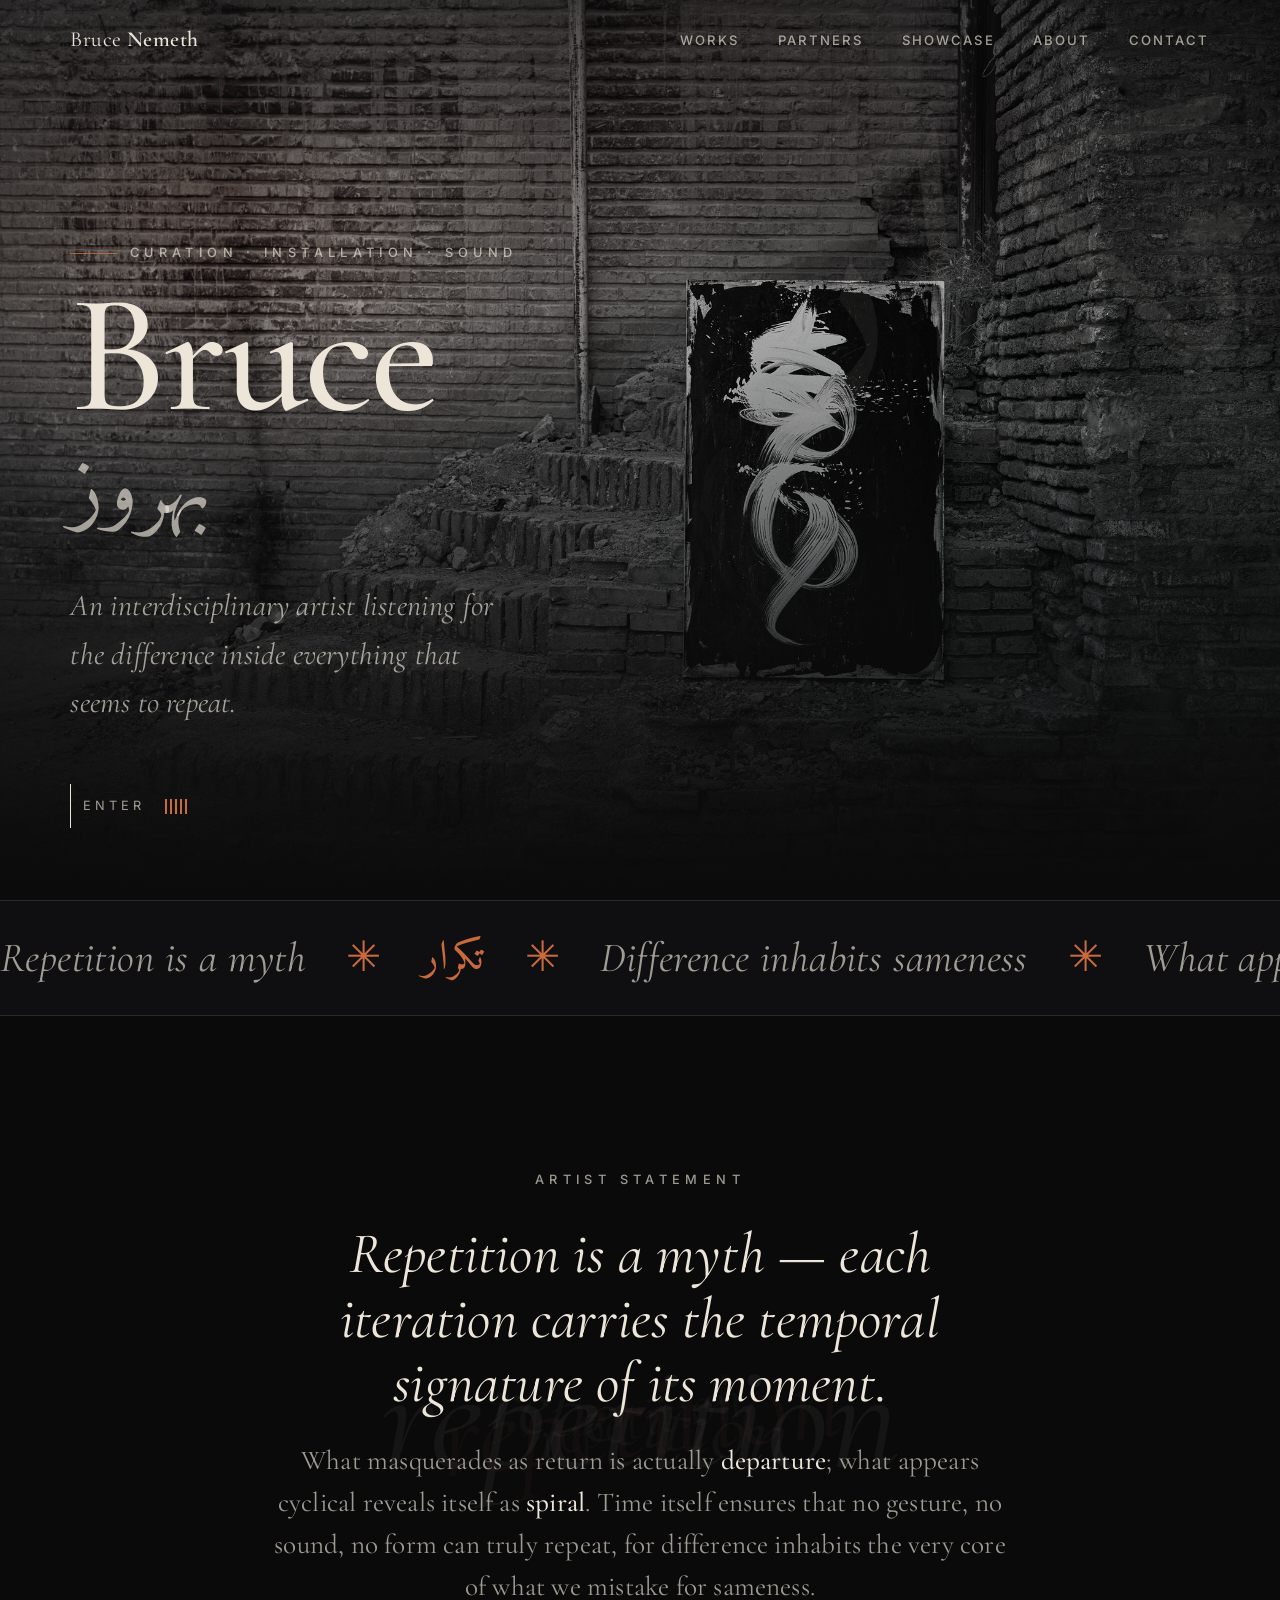
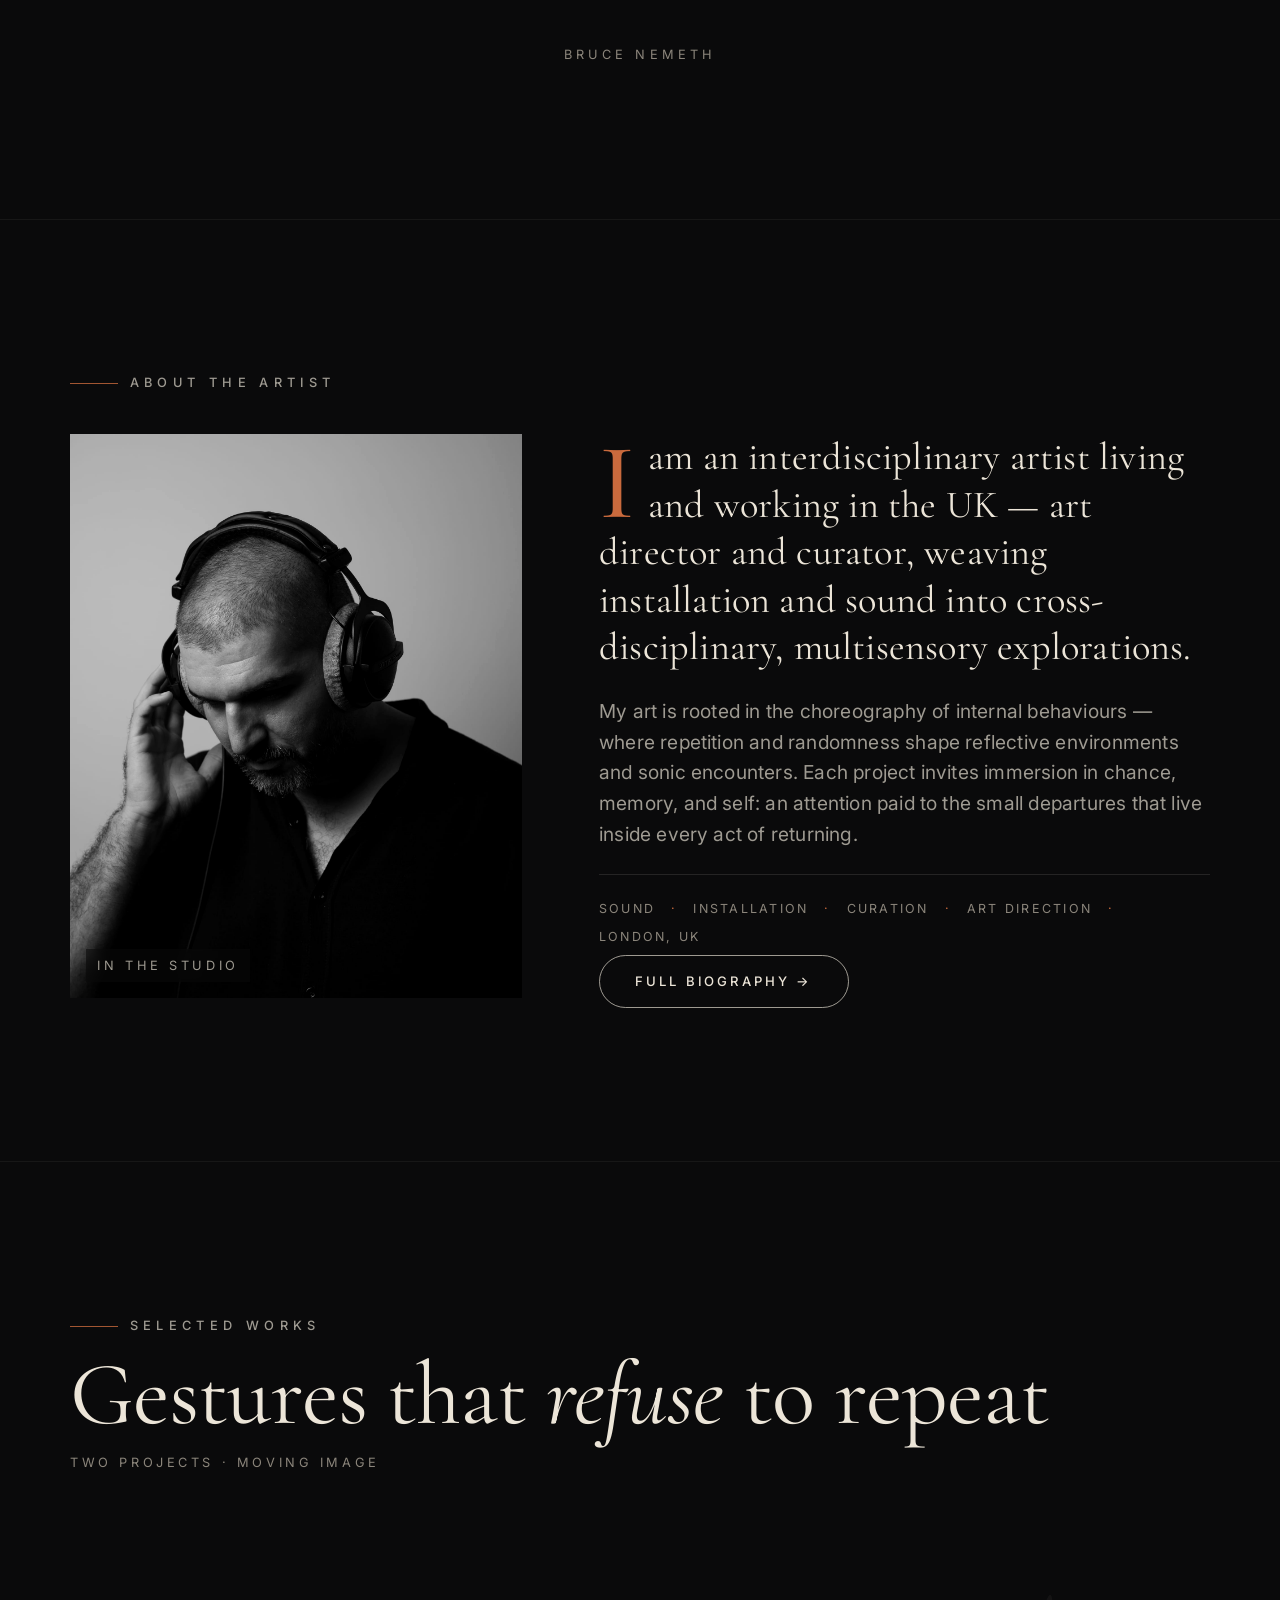
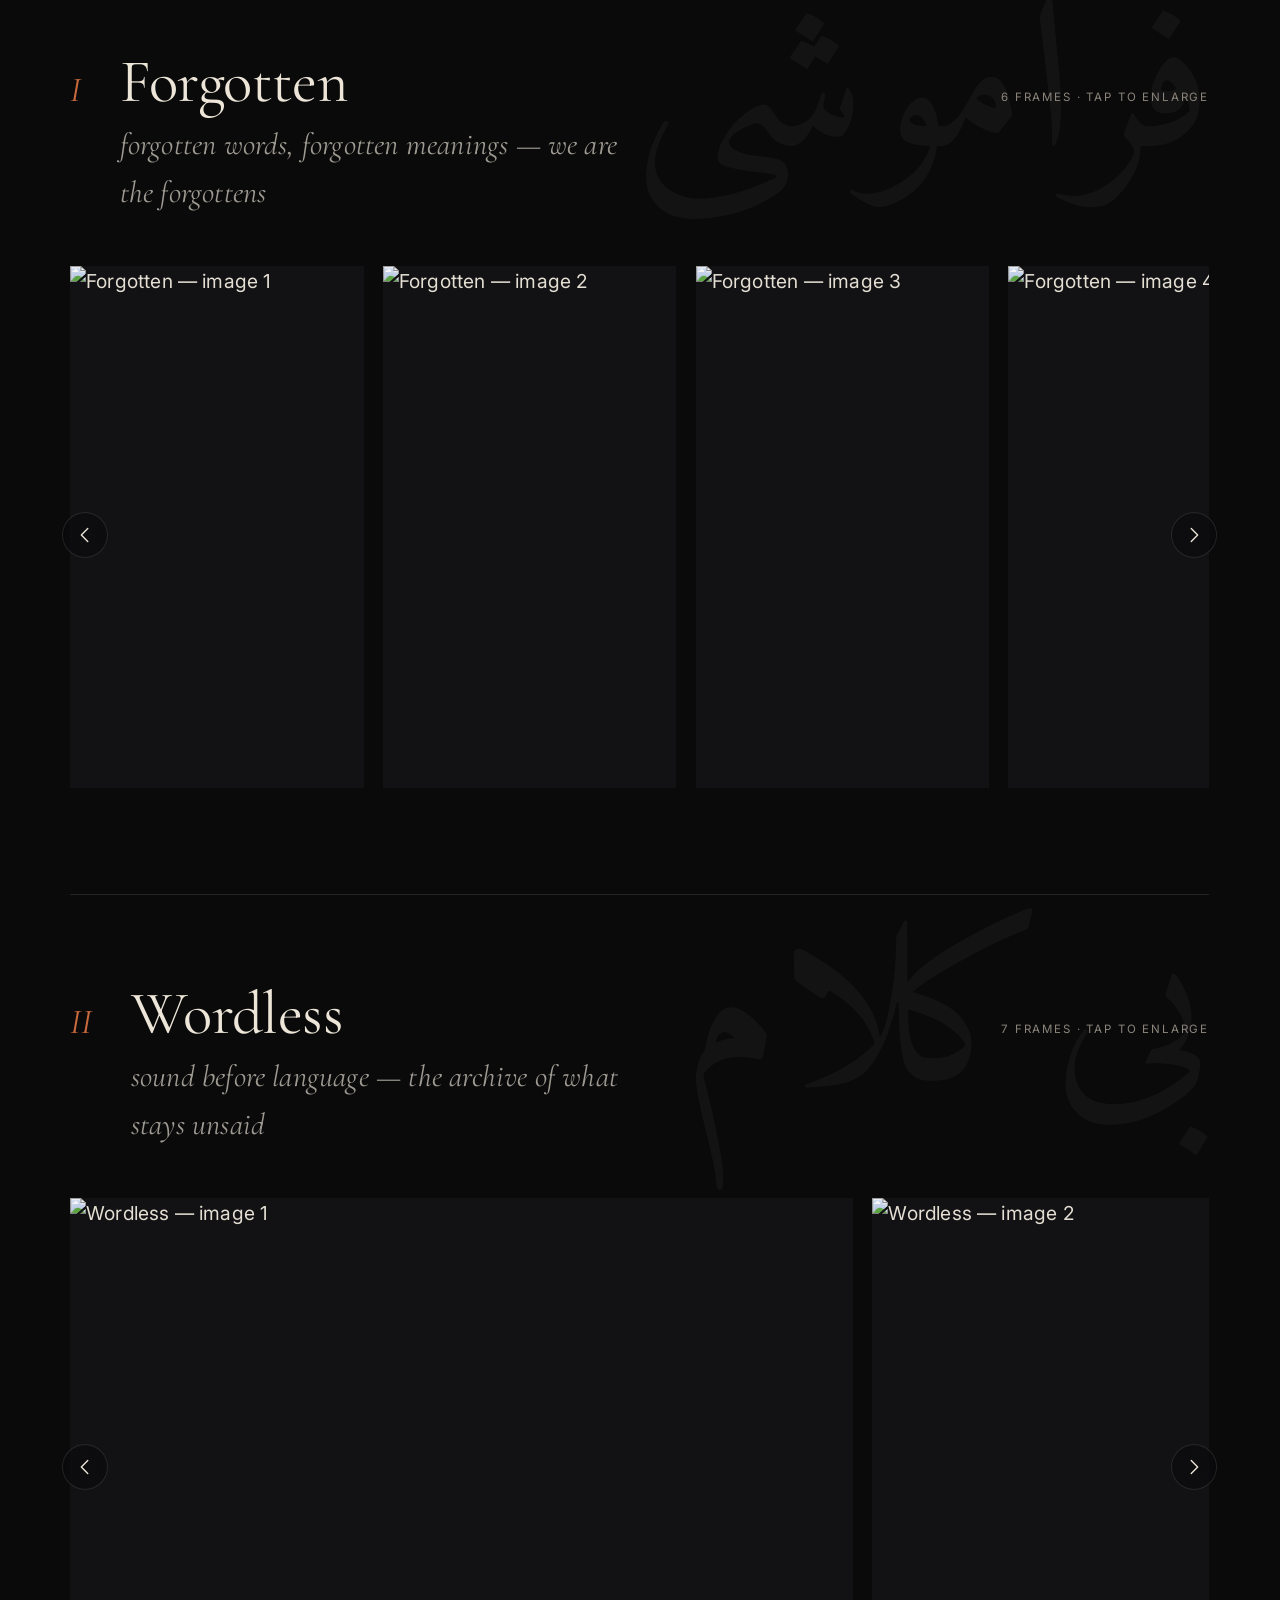
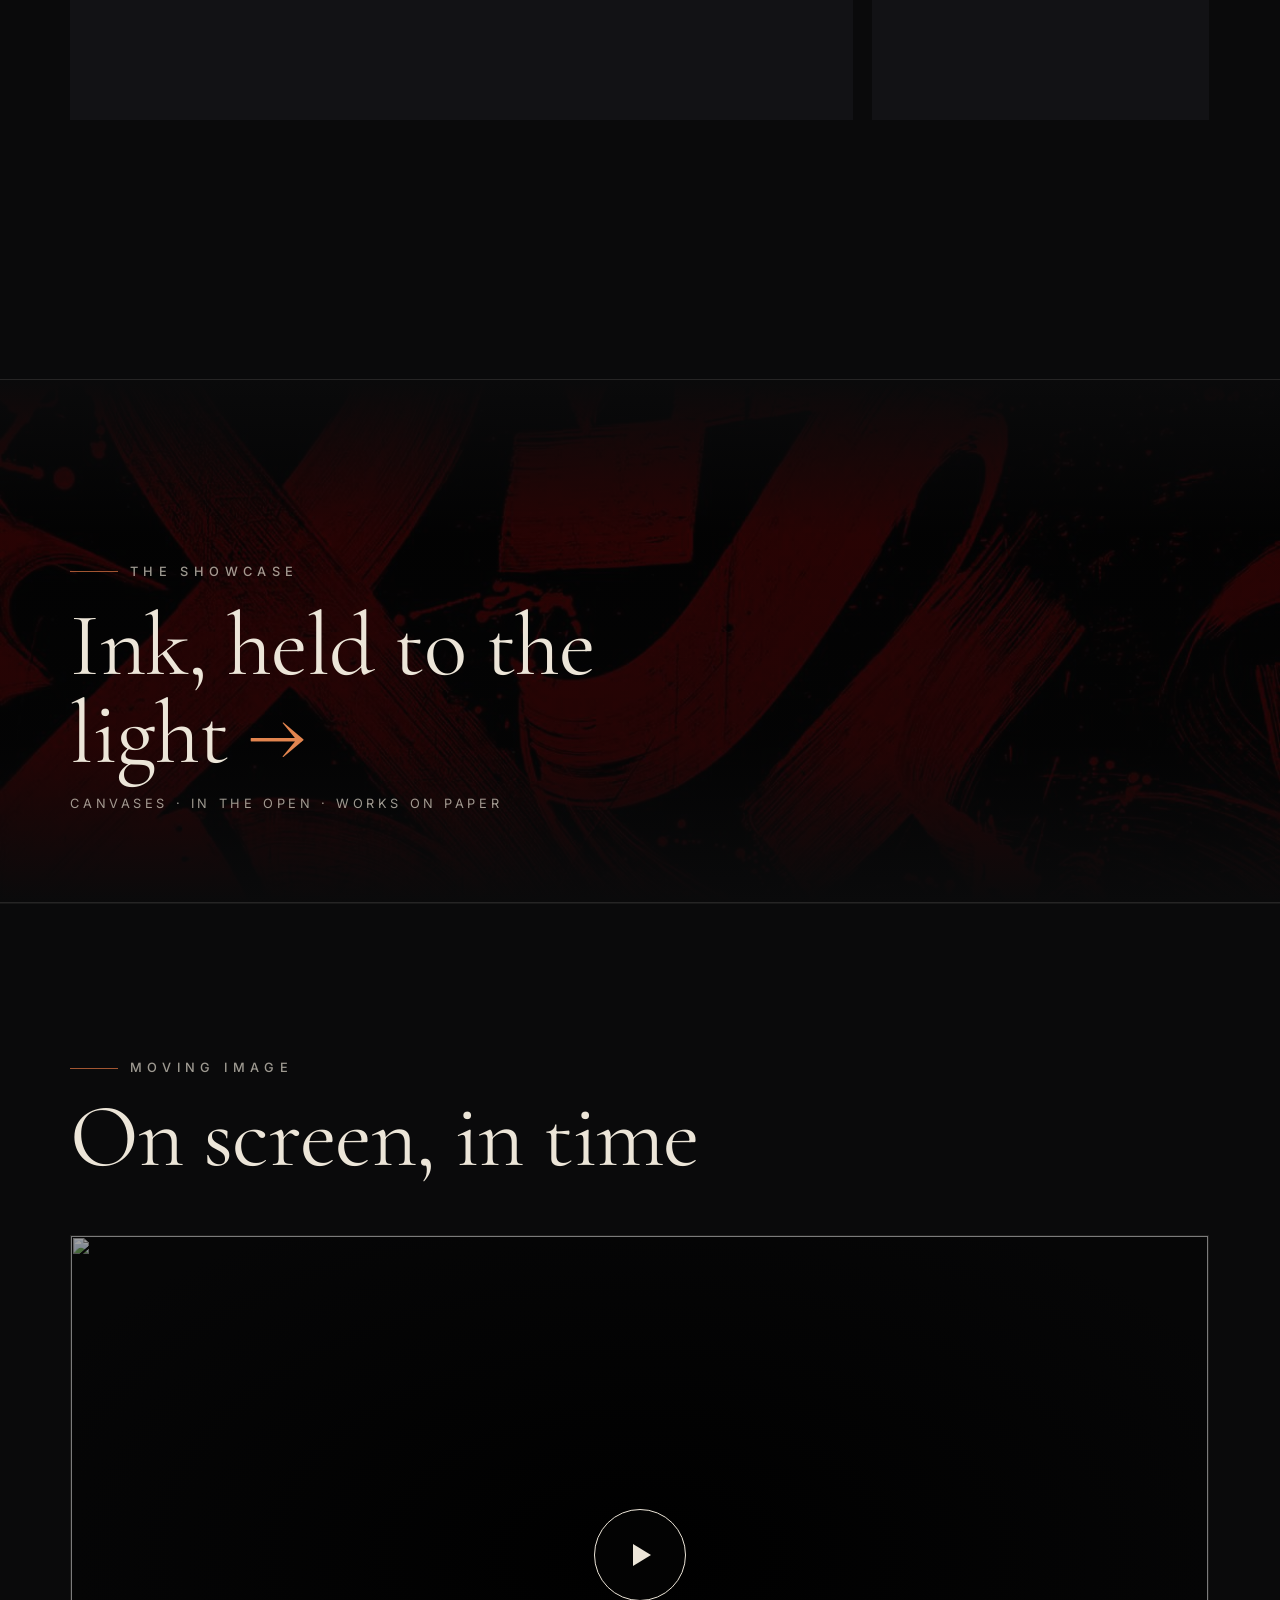
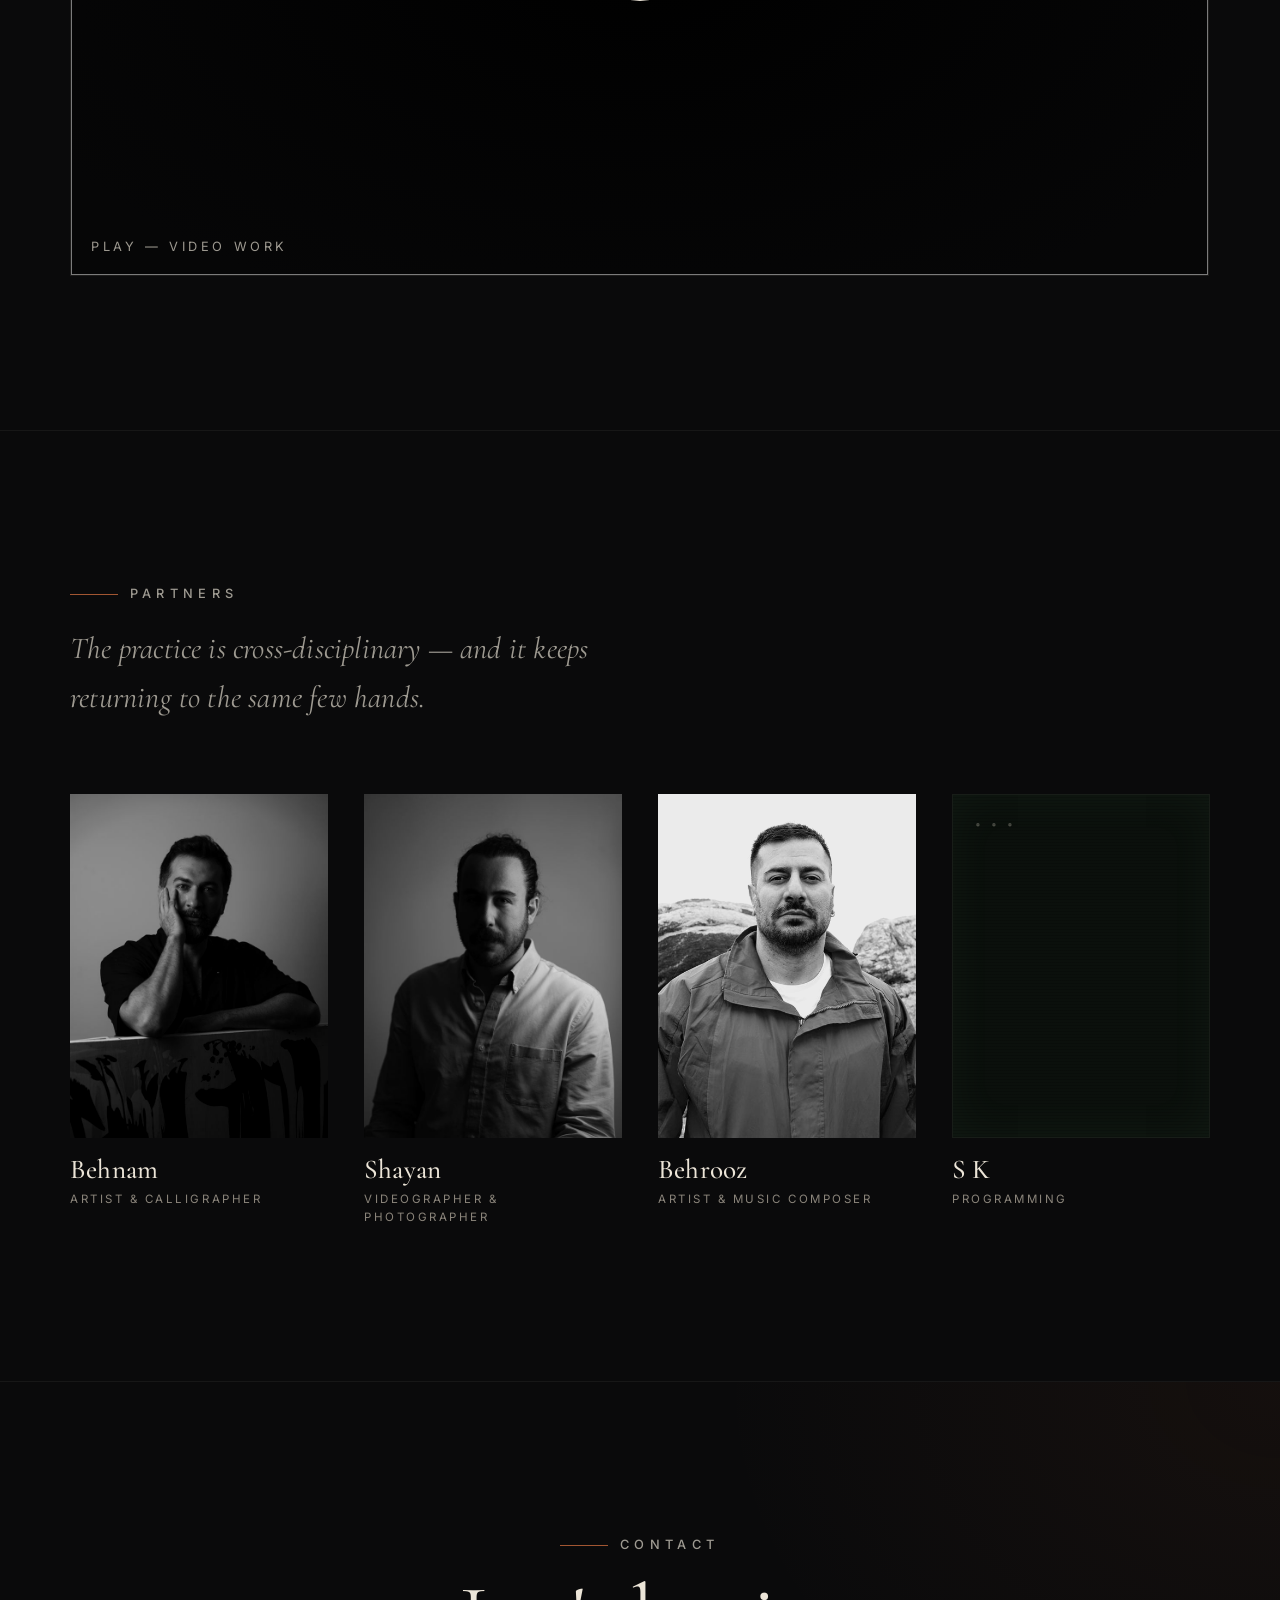
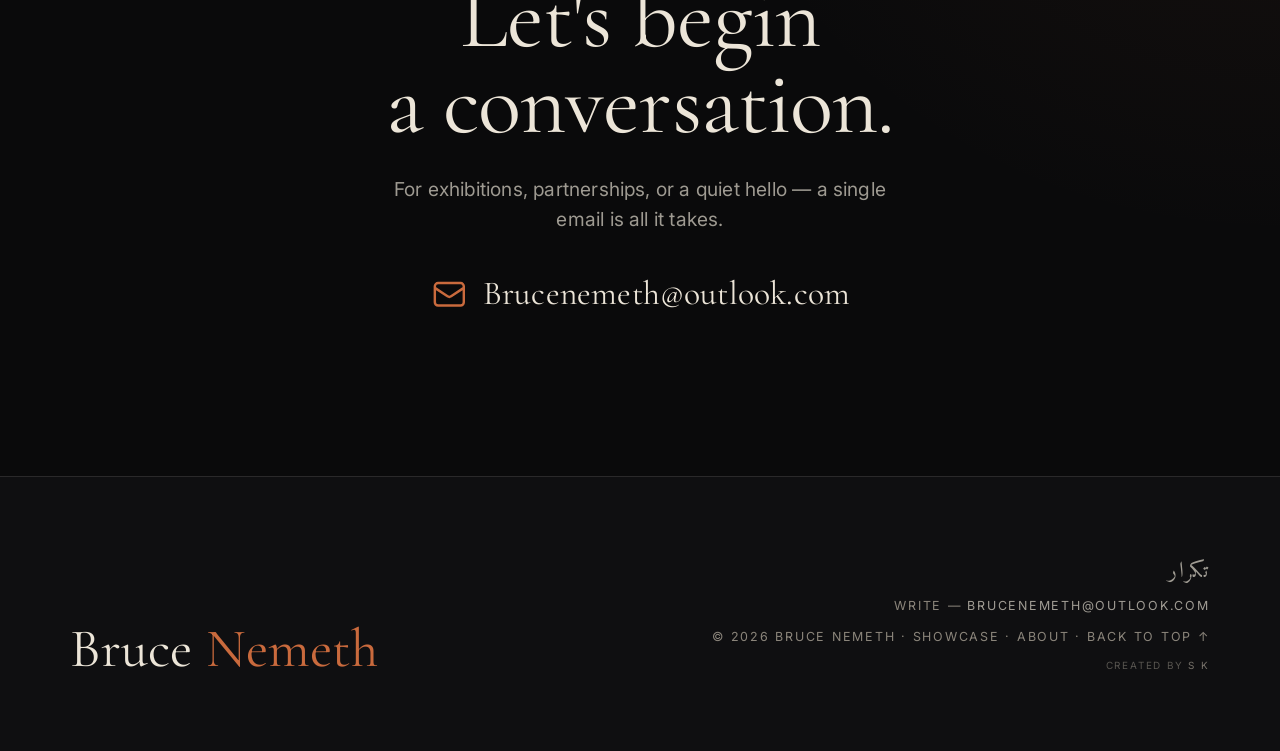
==== commit d6c2cf48: "Stop serving stale CSS/JS for a week, and reset two lists' UA padding The site was serving /css/styl" ====
--- a/index.html
+++ b/index.html
@@ -60,7 +60,7 @@
     />
 
     <!-- Design system -->
-    <link rel="stylesheet" href="css/styles.css" />
+    <link rel="stylesheet" href="css/styles.css?v=2" />
   </head>
 
   <body>
@@ -459,8 +459,8 @@
       referrerpolicy="no-referrer"
       defer
     ></script>
-    <script src="js/main.js" defer></script>
-    <script src="js/hero.js" defer></script>
-    <script src="js/lightbox.js" defer></script>
+    <script src="js/main.js?v=2" defer></script>
+    <script src="js/hero.js?v=2" defer></script>
+    <script src="js/lightbox.js?v=2" defer></script>
   </body>
 </html>
--- a/css/styles.css
+++ b/css/styles.css
@@ -691,11 +691,13 @@
   font-weight: 500;
 }
 .about__text { color: var(--bone-dim); max-width: var(--measure); }
+/* padding, not padding-top: a <ul> carries 40px of UA padding-inline-start,
+   which was indenting the whole list past the text above it. */
 .about__meta {
   display: flex;
   flex-wrap: wrap;
   gap: 0.5rem 1rem;
-  padding-top: 1.5rem;
+  padding: 1.5rem 0 0;
   border-top: 1px solid var(--line);
   list-style: none;
 }
@@ -705,9 +707,11 @@
   text-transform: uppercase;
   color: var(--muted);
 }
-.about__meta li + li::before {
+/* The separator trails its own item. Leading it (li + li::before) meant a
+   wrapped line opened with a stray dot, which read as a broken bullet list. */
+.about__meta li:not(:last-child)::after {
   content: "·";
-  margin-right: 1rem;
+  margin-left: 1rem;
   color: var(--ember);
 }
 
@@ -1215,7 +1219,9 @@
   text-wrap: balance;
 }
 .contact__text { color: var(--bone-dim); max-width: 44ch; margin-bottom: 2rem; }
-.contact__links { list-style: none; display: grid; gap: 1rem; }
+/* padding: 0 — the UA's 40px padding-inline-start would otherwise throw the
+   centred (.contact__solo) variant off-centre by half of it. */
+.contact__links { list-style: none; display: grid; gap: 1rem; padding: 0; }
 .contact__links a {
   display: inline-flex;
   align-items: center;
